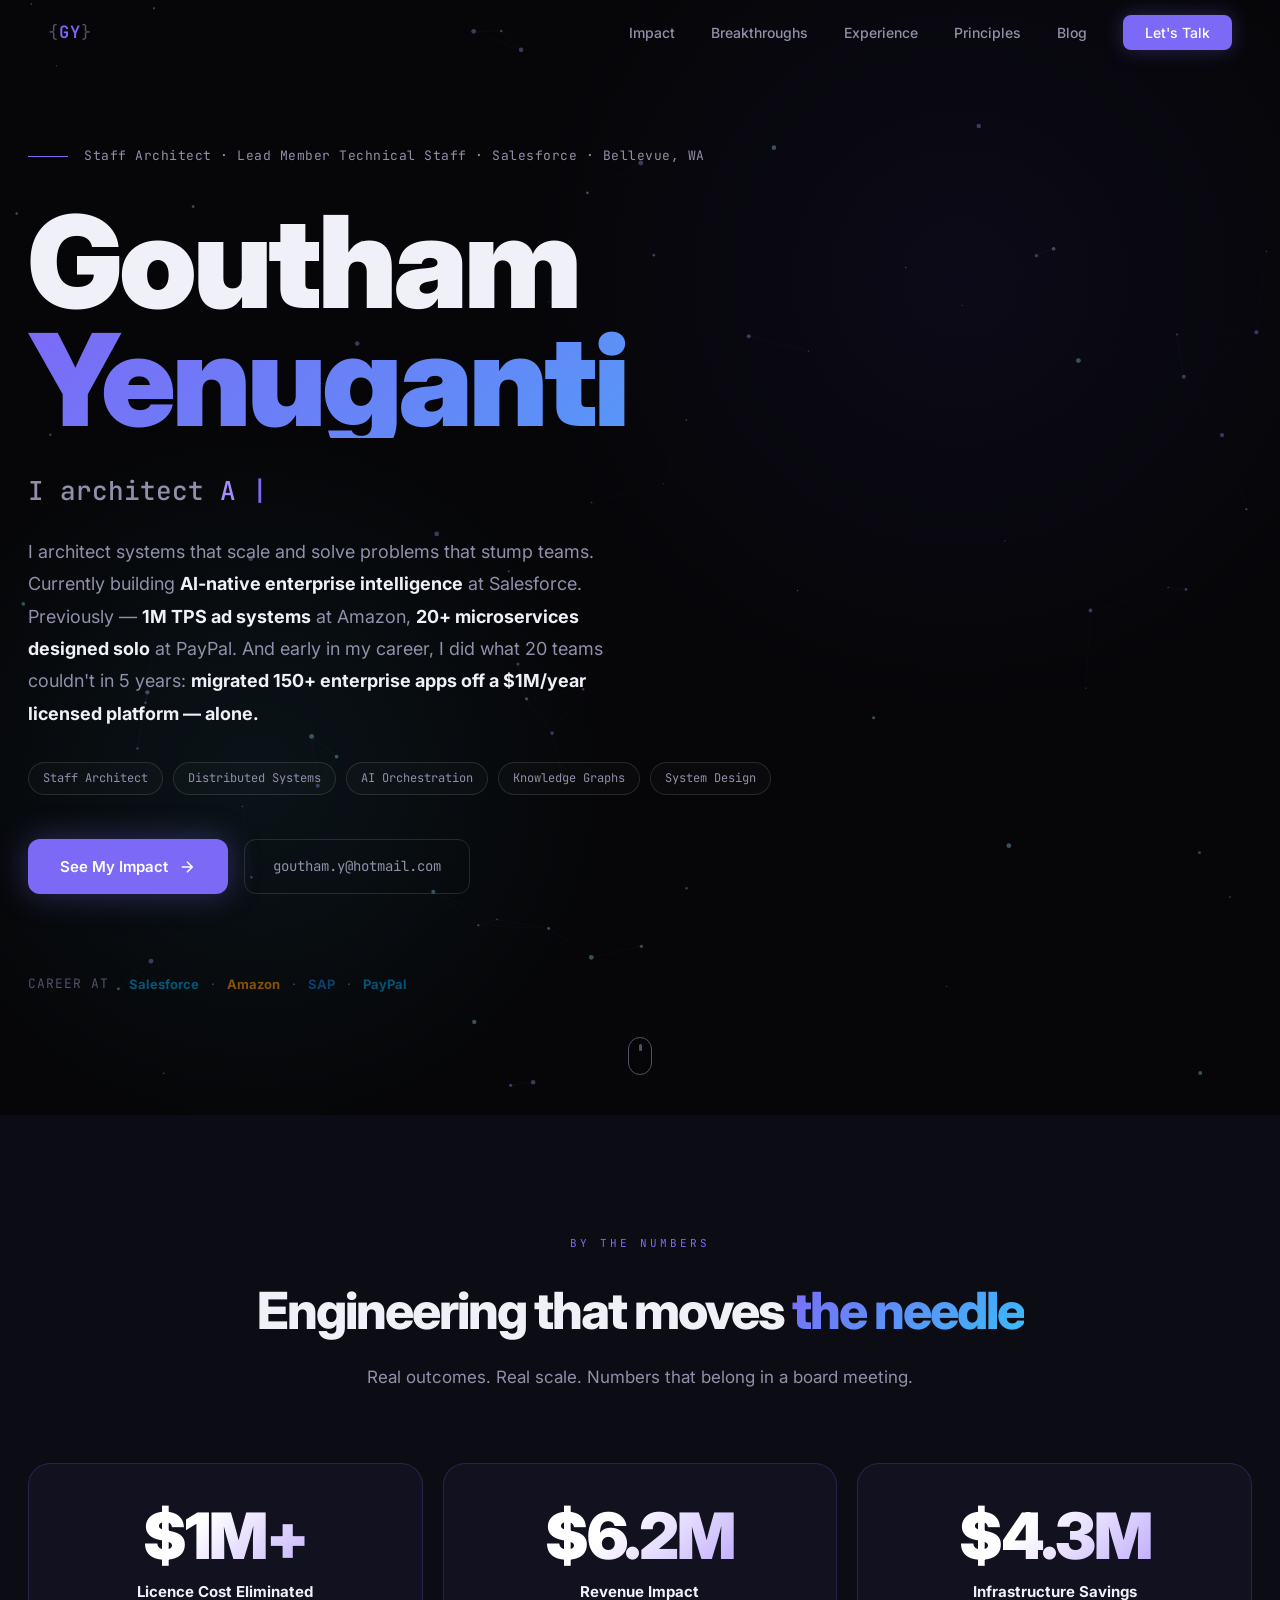
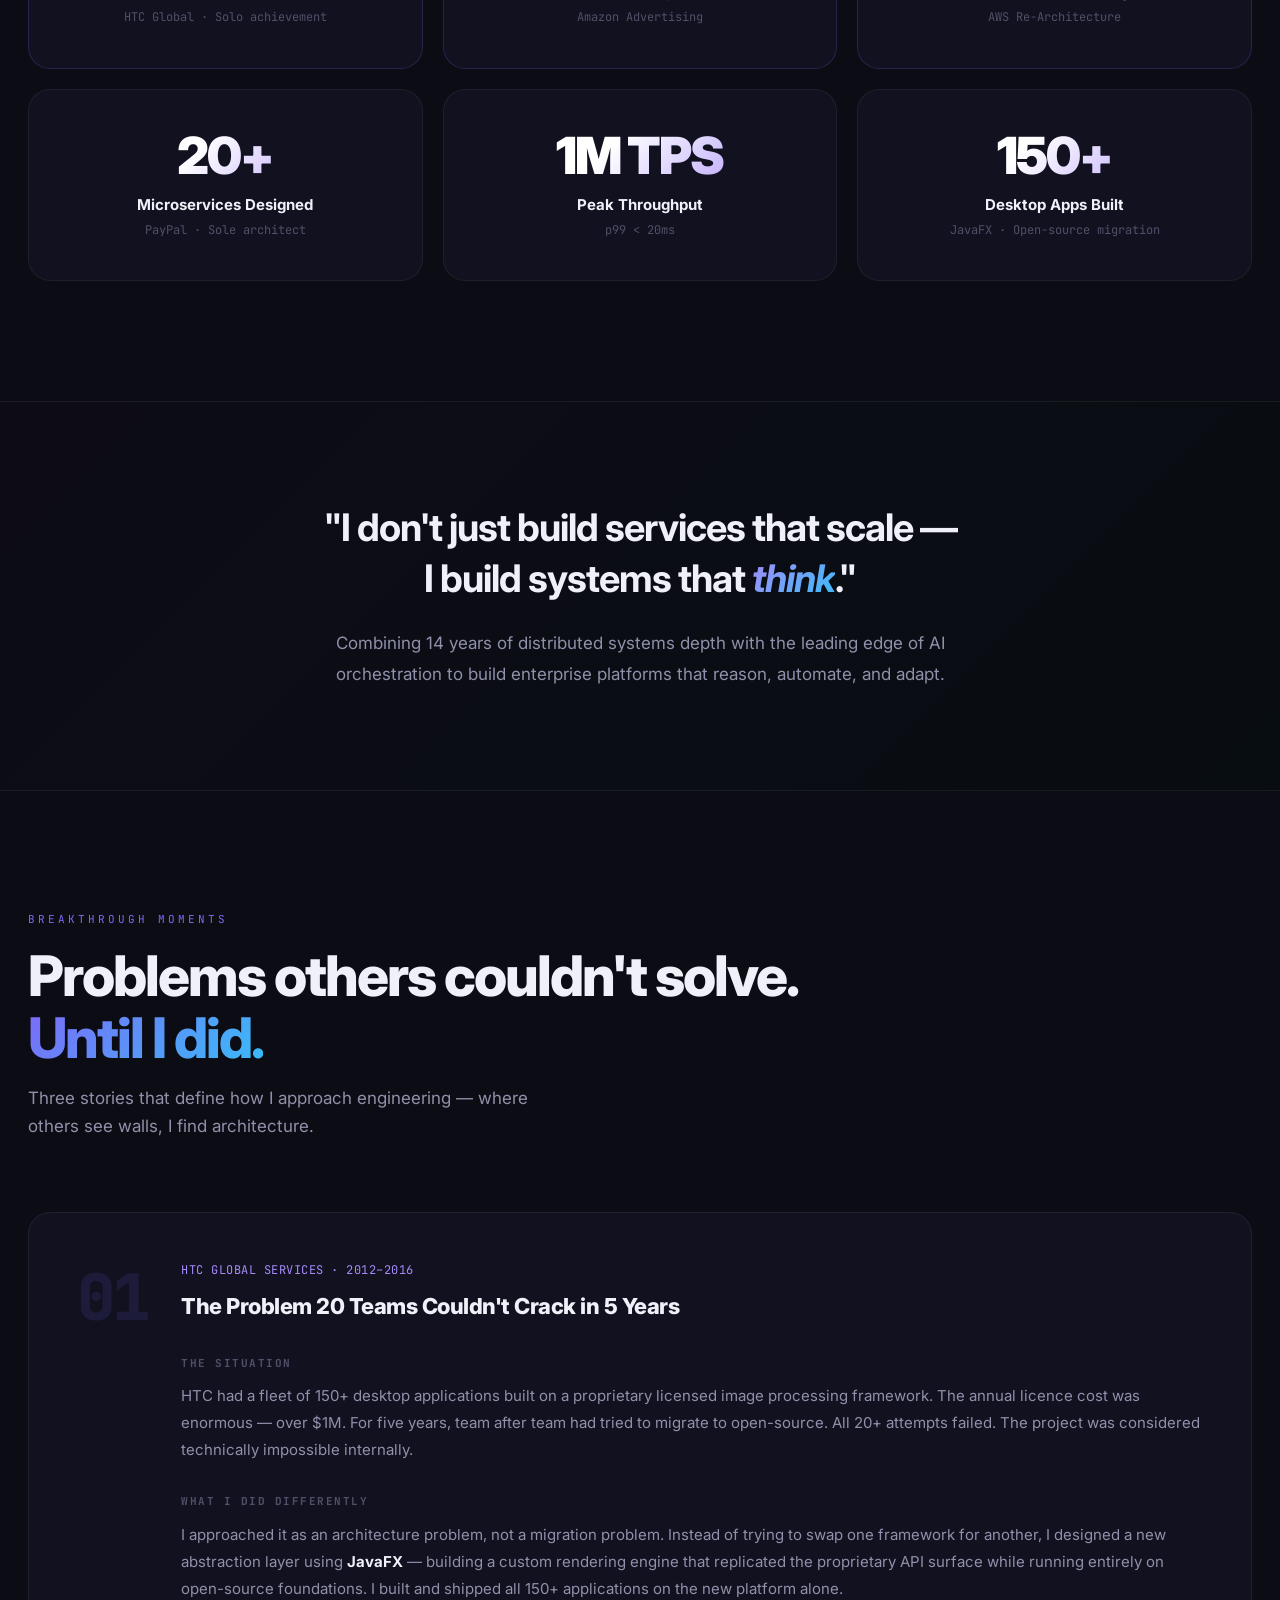
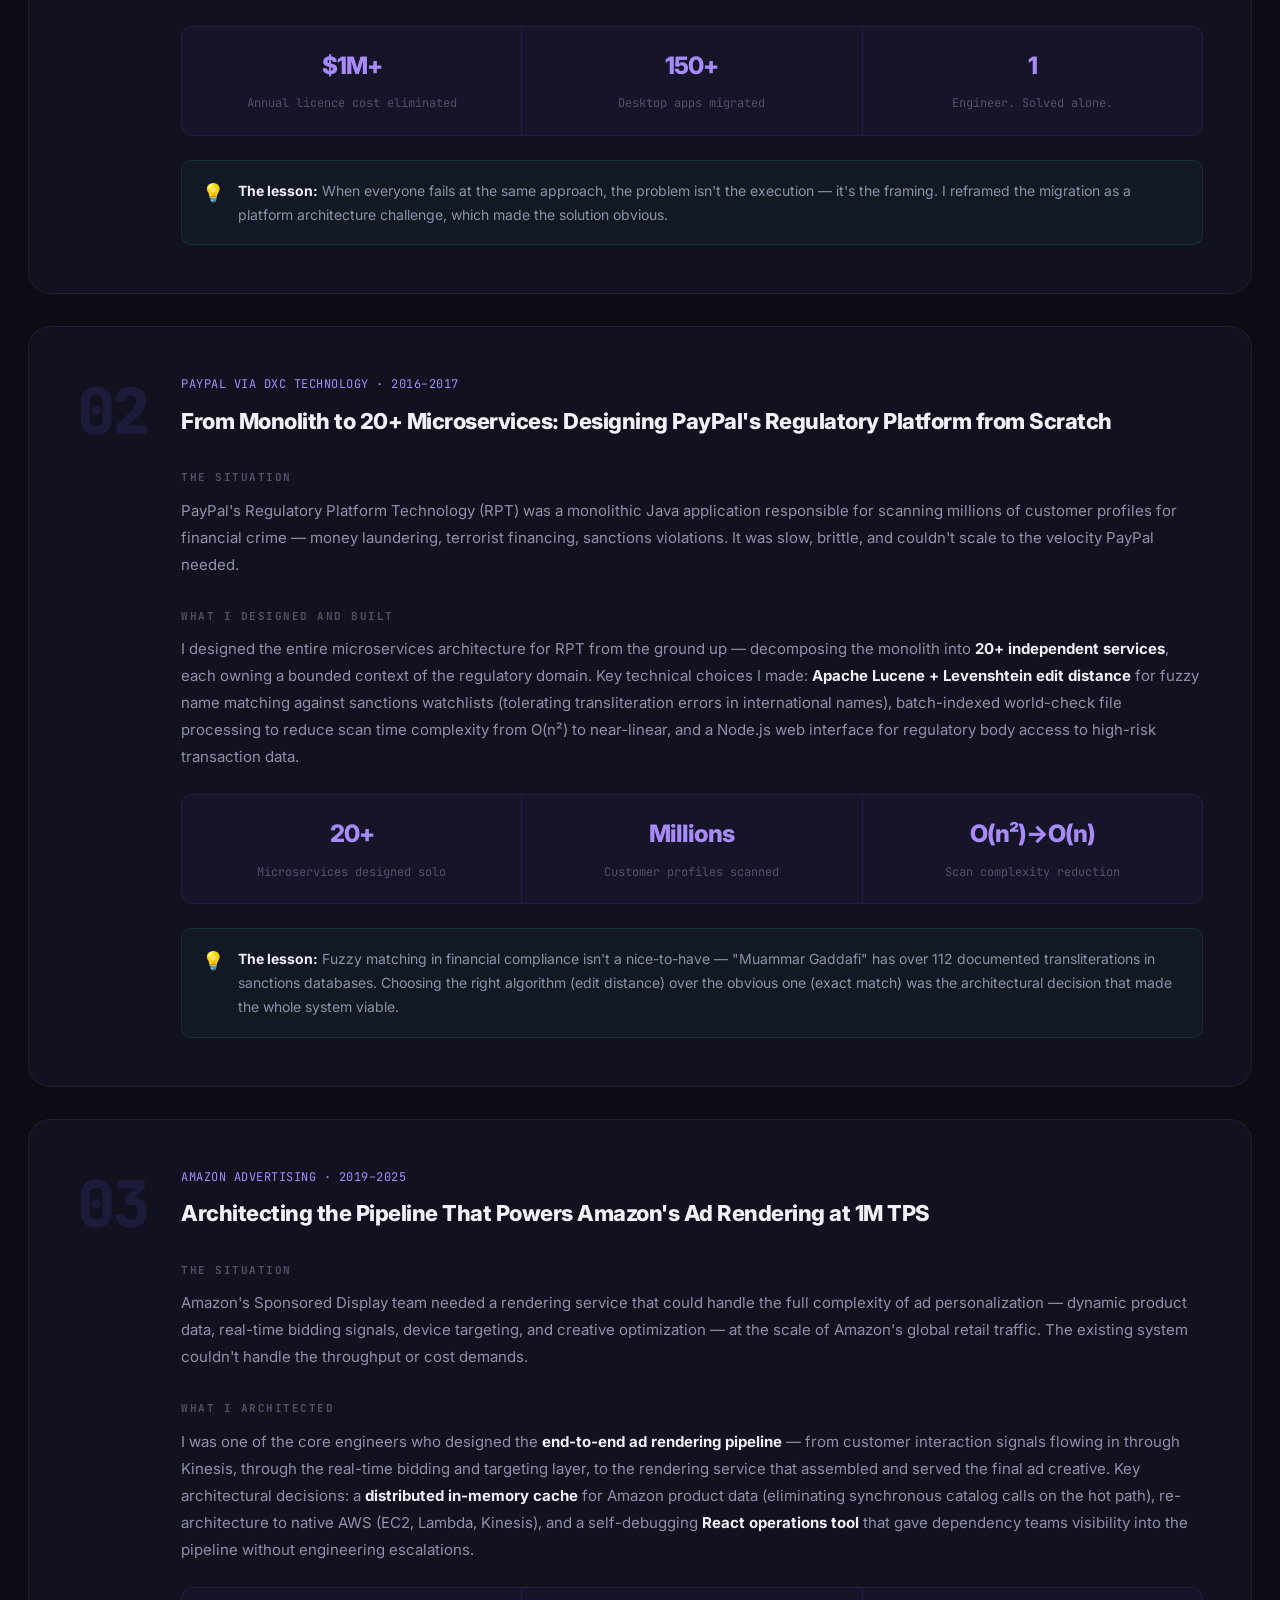
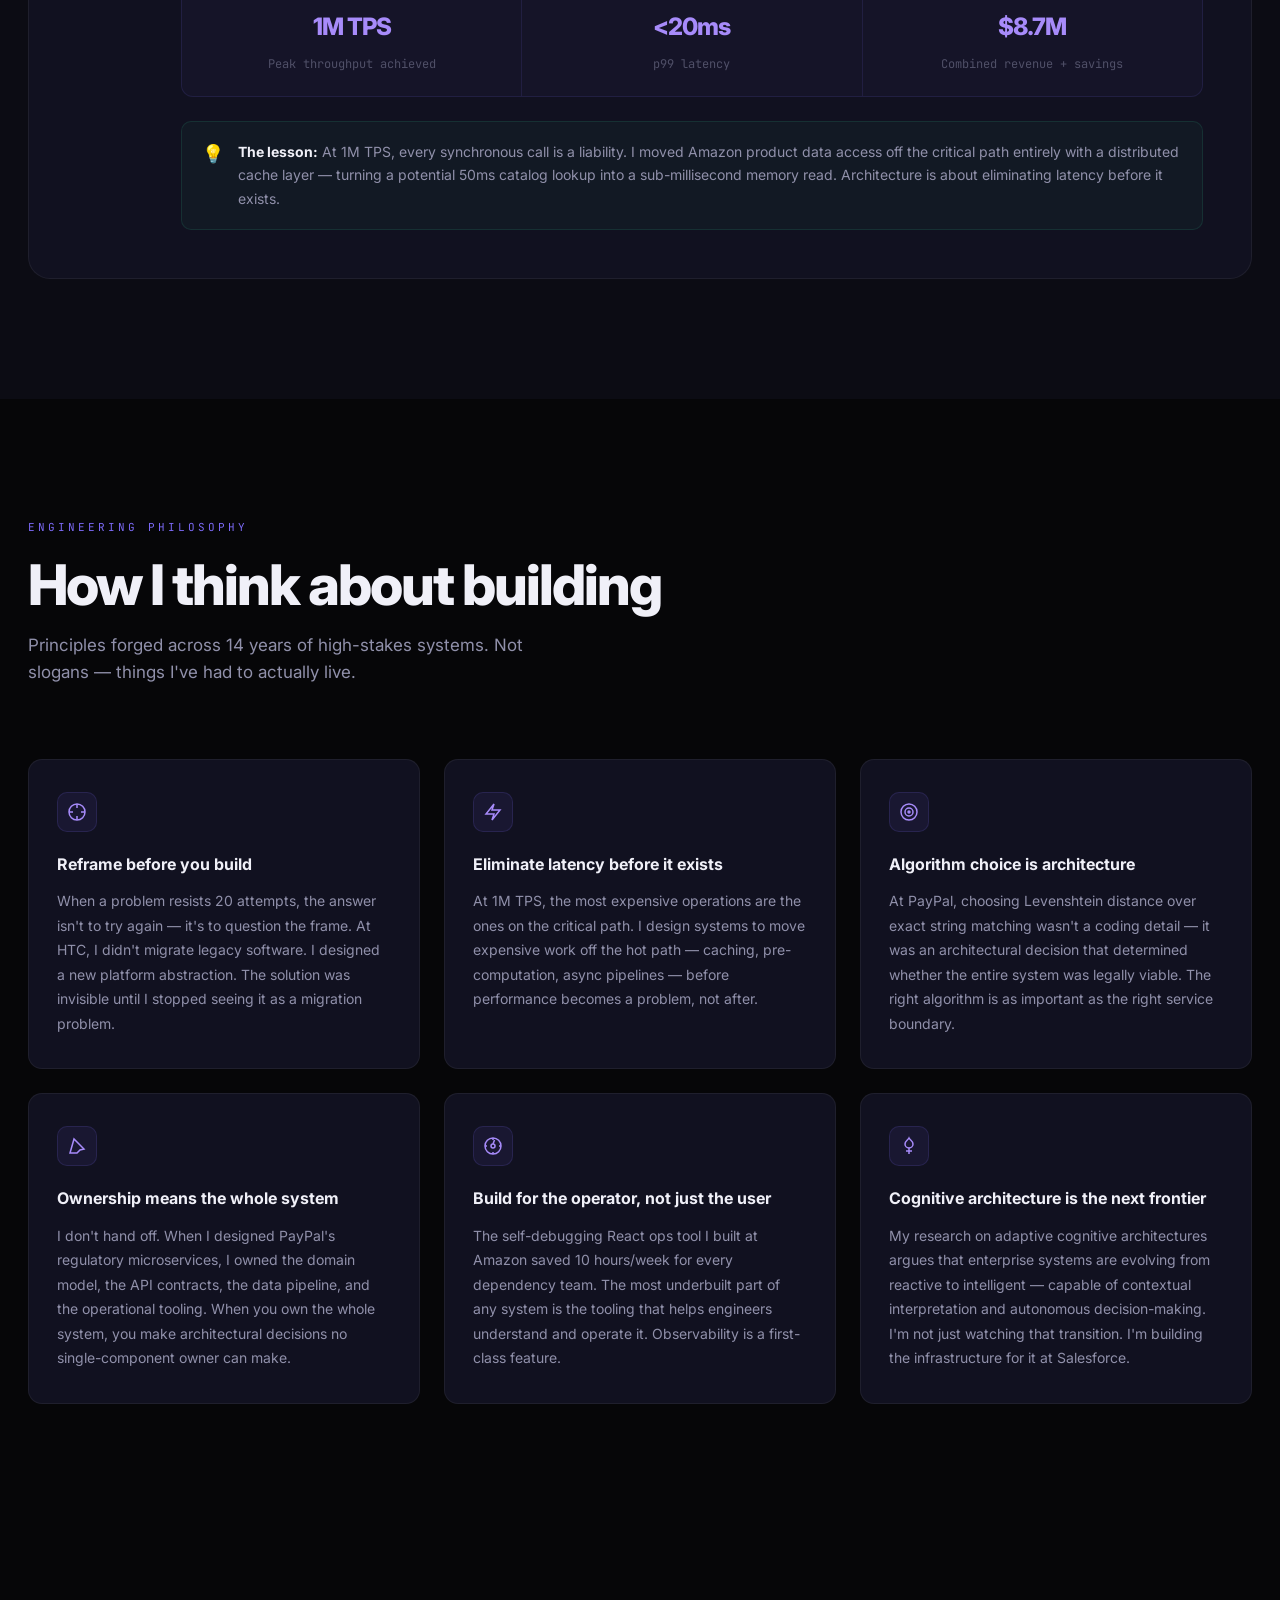
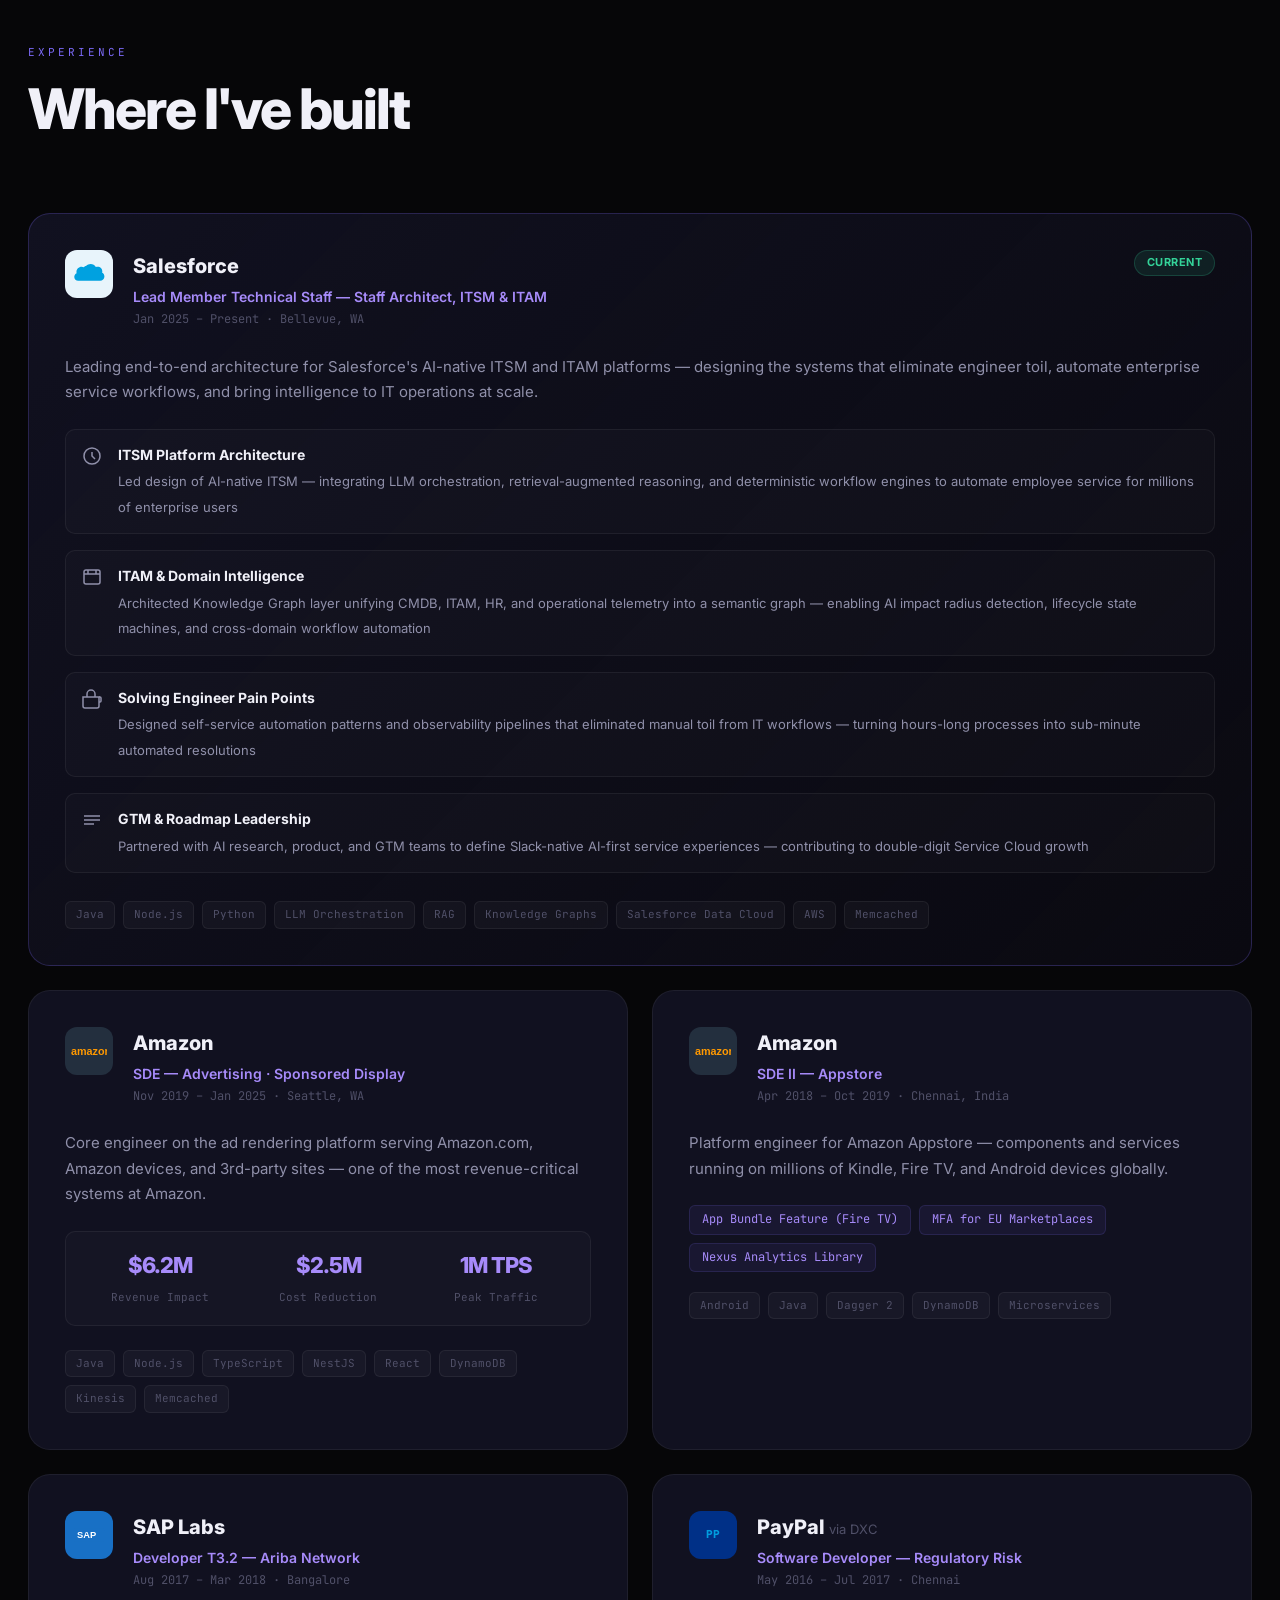
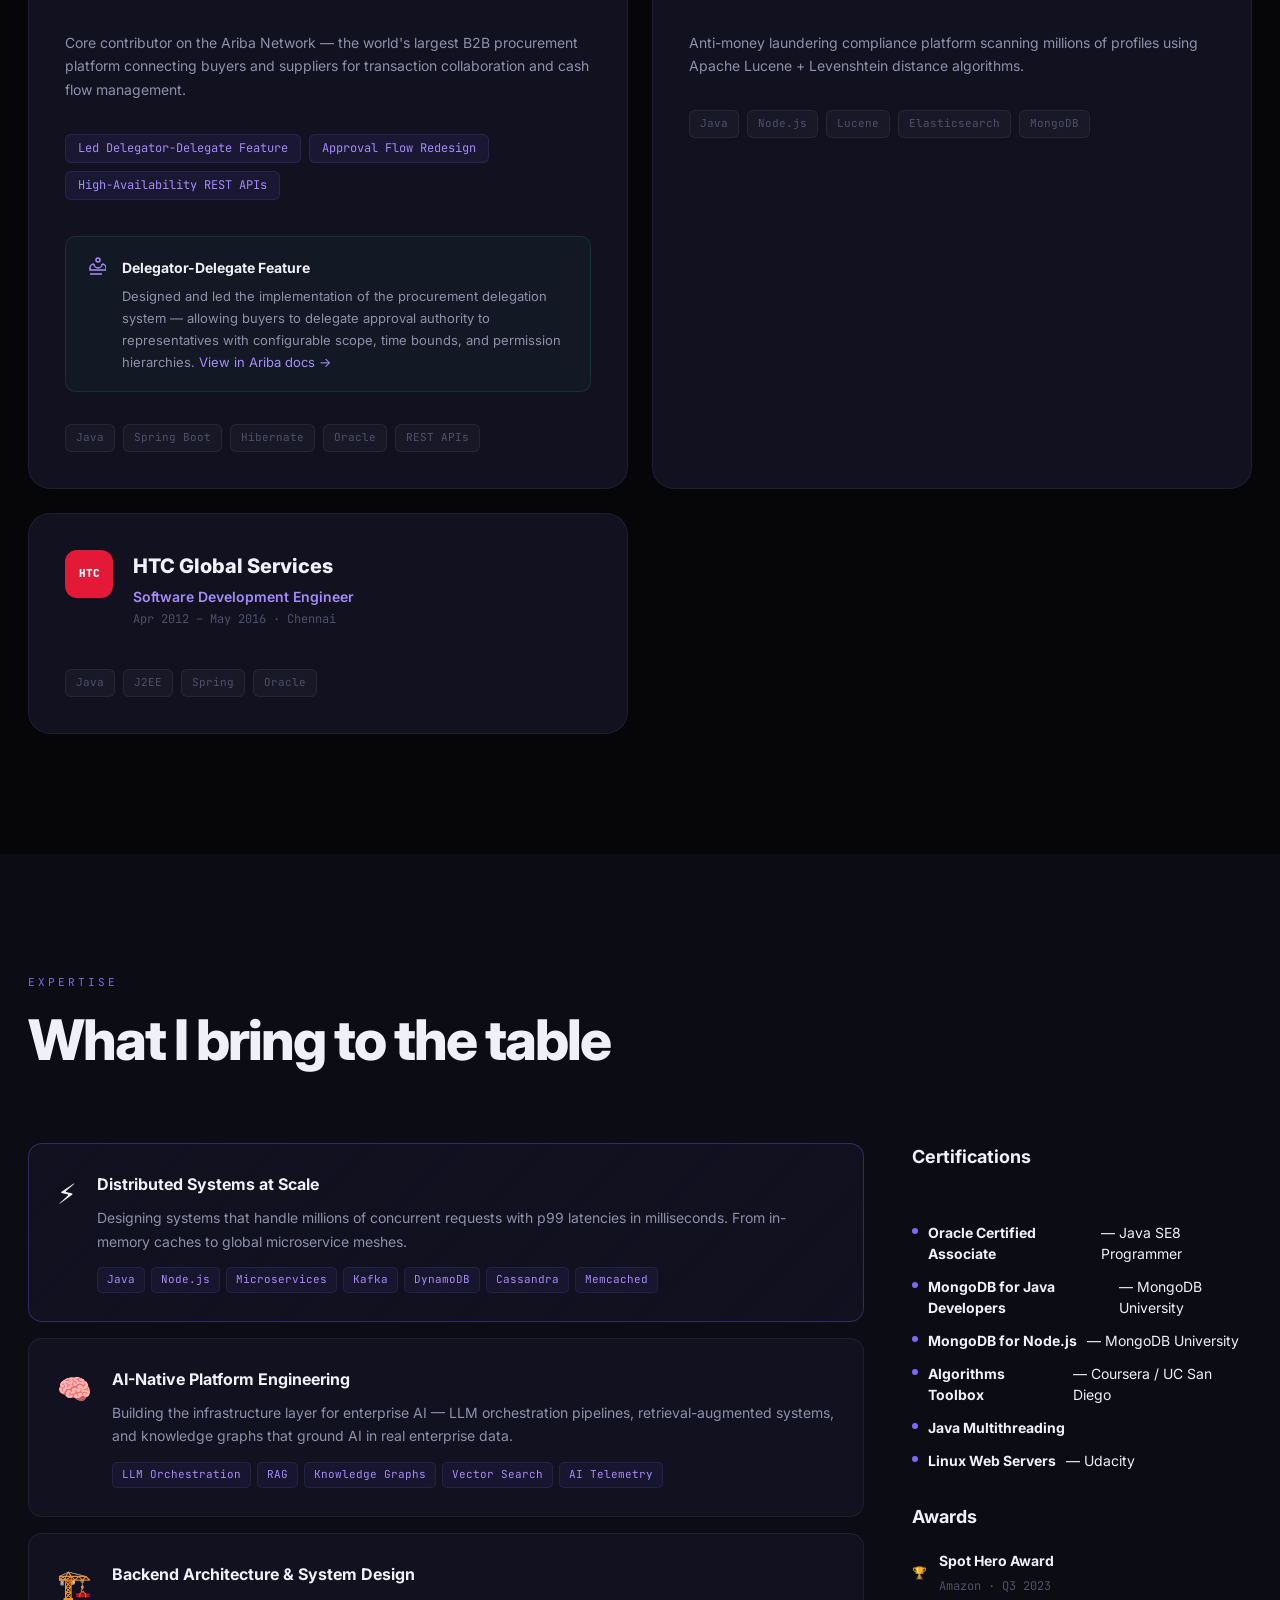
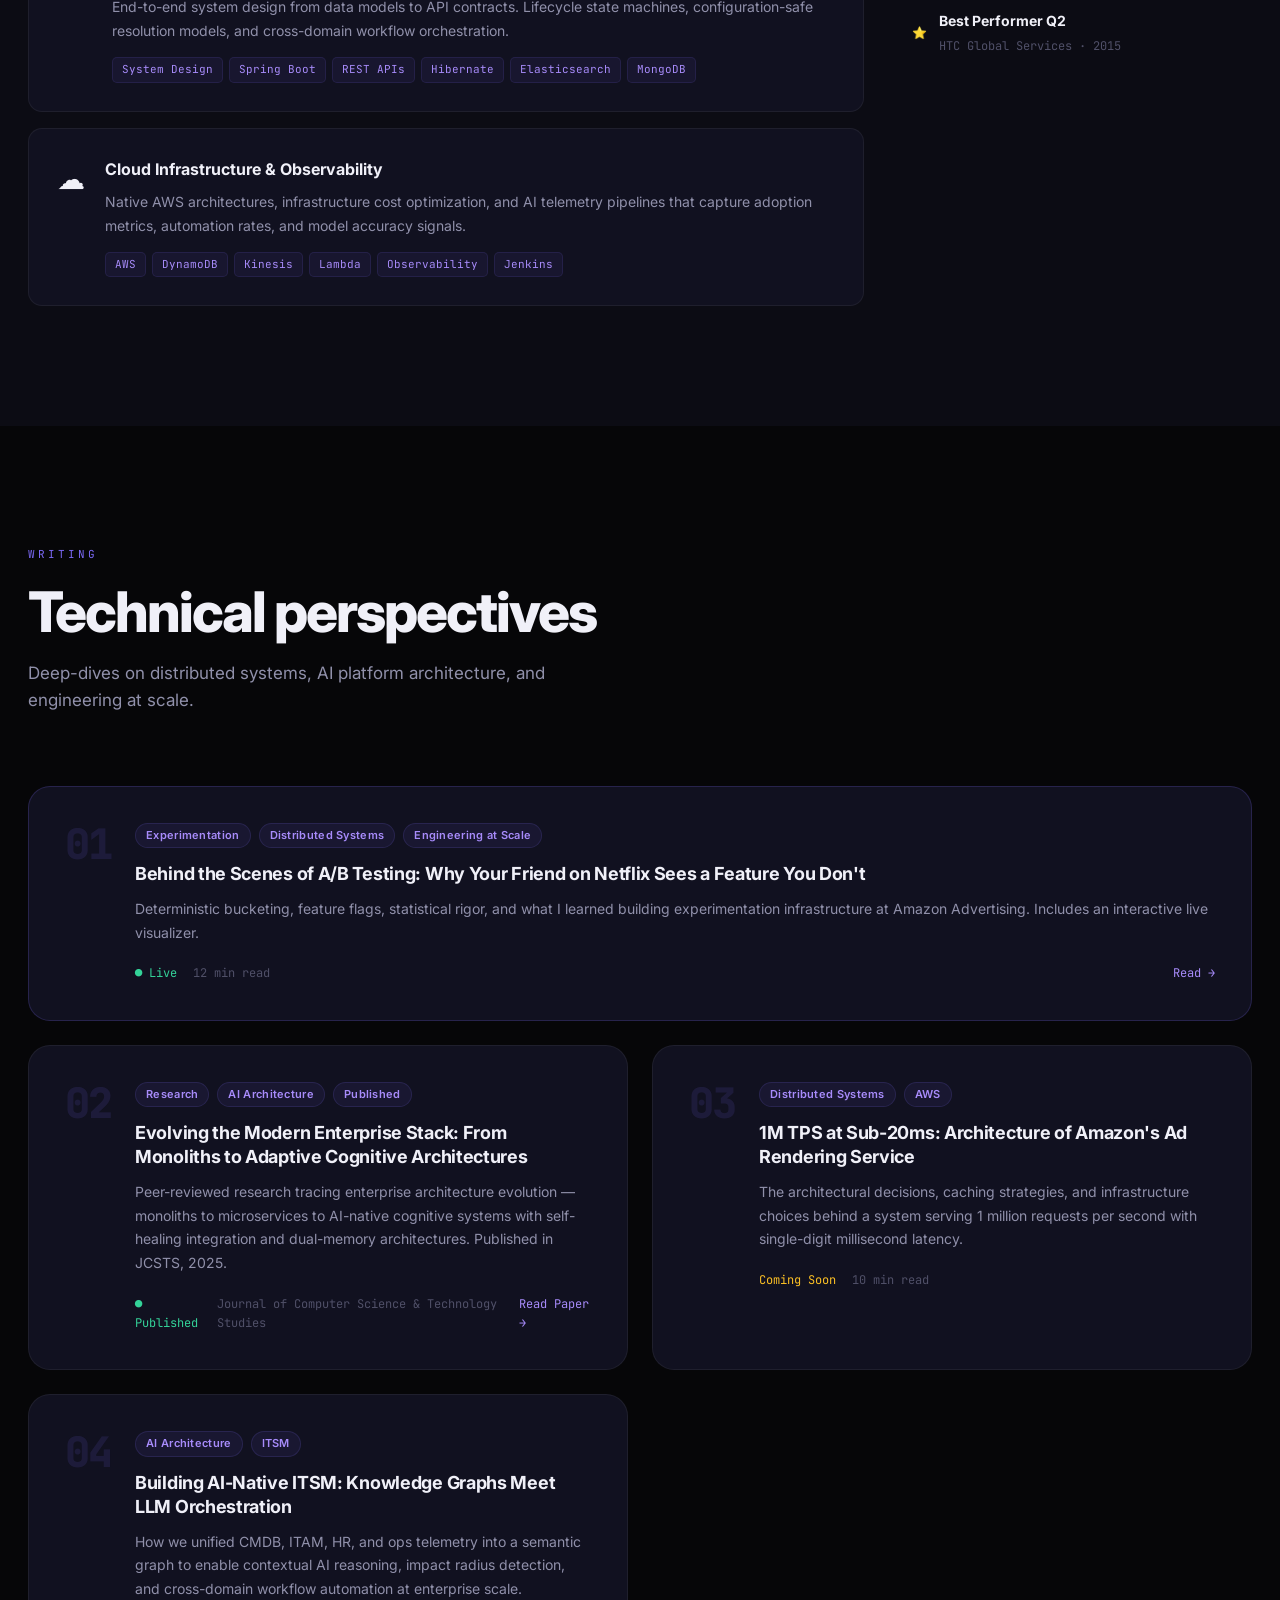
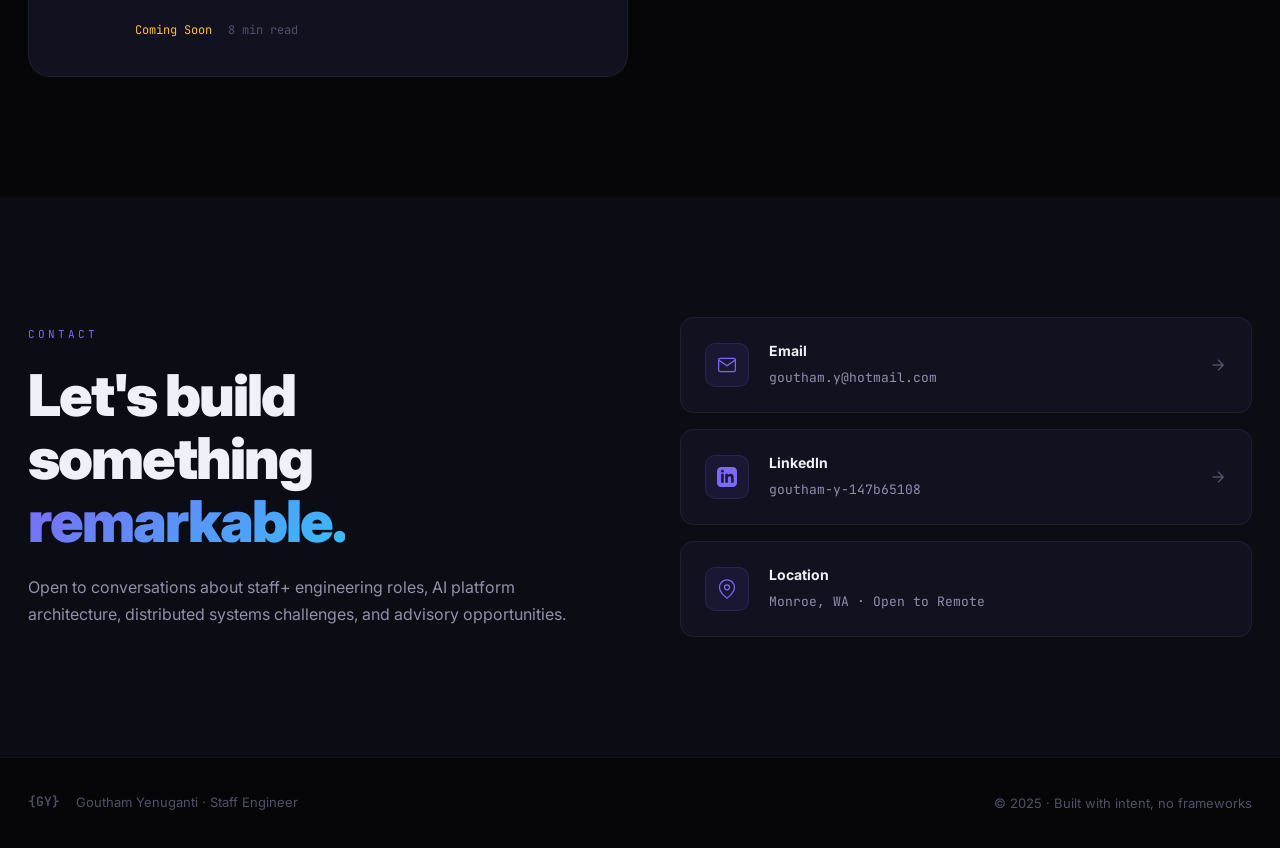
==== index.html @ f7771183 "Replace sensitive name in PayPal breakthrough with better compliance example" ====
<!DOCTYPE html>
<html lang="en">
<head>
  <meta charset="UTF-8" />
  <meta name="viewport" content="width=device-width, initial-scale=1.0" />
  <title>Goutham Yenuganti — Staff Architect · AI Systems · Distributed Scale</title>
  <meta name="description" content="Staff Architect & Lead Member Technical Staff at Salesforce. 14+ years solving the unsolvable — $1M licence cost elimination at HTC, 20+ microservices at PayPal, 1M TPS ad systems at Amazon, AI-native ITSM at Salesforce." />
  <link rel="preconnect" href="https://fonts.googleapis.com" />
  <link rel="preconnect" href="https://fonts.gstatic.com" crossorigin />
  <link href="https://fonts.googleapis.com/css2?family=Inter:wght@300;400;500;600;700;800;900&family=JetBrains+Mono:wght@400;500;600&display=swap" rel="stylesheet" />
  <link rel="stylesheet" href="css/style.css" />
</head>
<body>

  <!-- SCROLL PROGRESS -->
  <div class="scroll-progress" id="scrollProgress"></div>

  <!-- CURSOR -->
  <div class="cursor" id="cursor"></div>
  <div class="cursor-follower" id="cursorFollower"></div>

  <!-- NAV -->
  <nav class="nav" id="nav">
    <div class="nav-inner">
      <a href="#hero" class="nav-logo">
        <span class="logo-bracket">{</span>GY<span class="logo-bracket">}</span>
      </a>
      <ul class="nav-links" id="navLinks">
        <li><a href="#impact">Impact</a></li>
        <li><a href="#breakthroughs">Breakthroughs</a></li>
        <li><a href="#experience">Experience</a></li>
        <li><a href="#principles">Principles</a></li>
        <li><a href="#blog">Blog</a></li>
        <li><a href="#contact" class="nav-cta">Let's Talk</a></li>
      </ul>
      <button class="nav-hamburger" id="hamburger" aria-label="Toggle menu">
        <span></span><span></span><span></span>
      </button>
    </div>
  </nav>

  <!-- HERO -->
  <section class="hero" id="hero">
    <canvas class="hero-canvas" id="heroCanvas"></canvas>
    <div class="hero-content">
      <div class="hero-eyebrow">
        <span class="eyebrow-line"></span>
        <span class="eyebrow-text">Staff Architect · Lead Member Technical Staff · Salesforce · Bellevue, WA</span>
      </div>
      <h1 class="hero-headline">
        <span class="headline-top">Goutham</span>
        <span class="headline-bottom">Yenuganti</span>
      </h1>
      <div class="hero-typewriter">
        <span class="typewriter-prefix">I architect </span>
        <span class="typewriter-text" id="typewriterText"></span>
        <span class="typewriter-cursor">|</span>
      </div>
      <p class="hero-description">
        I architect systems that scale and solve problems that stump teams.
        Currently building <strong>AI-native enterprise intelligence</strong> at Salesforce.
        Previously — <strong>1M TPS ad systems</strong> at Amazon,
        <strong>20+ microservices designed solo</strong> at PayPal.
        And early in my career, I did what 20 teams couldn't in 5 years:
        <strong>migrated 150+ enterprise apps off a $1M/year licensed platform — alone.</strong>
      </p>
      <div class="hero-pills">
        <span class="pill">Staff Architect</span>
        <span class="pill">Distributed Systems</span>
        <span class="pill">AI Orchestration</span>
        <span class="pill">Knowledge Graphs</span>
        <span class="pill">System Design</span>
      </div>
      <div class="hero-ctas">
        <a href="#impact" class="cta-primary">
          <span>See My Impact</span>
          <svg viewBox="0 0 24 24" fill="none" stroke="currentColor" stroke-width="2"><path d="M5 12h14M12 5l7 7-7 7"/></svg>
        </a>
        <a href="mailto:goutham.y@hotmail.com" class="cta-secondary">goutham.y@hotmail.com</a>
      </div>
    </div>
    <div class="hero-companies">
      <span class="companies-label">Career at</span>
      <div class="companies-list">
        <span class="co co-sf">Salesforce</span>
        <span class="co-sep">·</span>
        <span class="co co-amz">Amazon</span>
        <span class="co-sep">·</span>
        <span class="co co-sap">SAP</span>
        <span class="co-sep">·</span>
        <span class="co co-pp">PayPal</span>
      </div>
    </div>
    <a href="#impact" class="hero-scroll-cue" aria-label="Scroll down">
      <div class="scroll-mouse">
        <div class="scroll-wheel"></div>
      </div>
    </a>
  </section>

  <!-- IMPACT -->
  <section class="section impact" id="impact">
    <div class="container">
      <div class="impact-header">
        <span class="section-tag">By The Numbers</span>
        <h2>Engineering that moves <span class="gradient-text">the needle</span></h2>
        <p>Real outcomes. Real scale. Numbers that belong in a board meeting.</p>
      </div>
      <div class="impact-grid">
        <div class="impact-card big" data-count="1" data-suffix="M+" data-prefix="$">
          <div class="impact-num"><span class="count-prefix">$</span><span class="count-val">0</span><span class="count-suffix">M+</span></div>
          <div class="impact-label">Licence Cost Eliminated</div>
          <div class="impact-sub">HTC Global · Solo achievement</div>
        </div>
        <div class="impact-card big" data-count="6.2" data-suffix="M" data-prefix="$">
          <div class="impact-num"><span class="count-prefix">$</span><span class="count-val">0</span><span class="count-suffix">M</span></div>
          <div class="impact-label">Revenue Impact</div>
          <div class="impact-sub">Amazon Advertising</div>
        </div>
        <div class="impact-card big" data-count="4.3" data-suffix="M" data-prefix="$">
          <div class="impact-num"><span class="count-prefix">$</span><span class="count-val">0</span><span class="count-suffix">M</span></div>
          <div class="impact-label">Infrastructure Savings</div>
          <div class="impact-sub">AWS Re-Architecture</div>
        </div>
        <div class="impact-card" data-count="20" data-suffix="+" data-prefix="">
          <div class="impact-num"><span class="count-prefix"></span><span class="count-val">0</span><span class="count-suffix">+</span></div>
          <div class="impact-label">Microservices Designed</div>
          <div class="impact-sub">PayPal · Sole architect</div>
        </div>
        <div class="impact-card" data-count="1" data-suffix="M TPS" data-prefix="">
          <div class="impact-num"><span class="count-prefix"></span><span class="count-val">0</span><span class="count-suffix">M TPS</span></div>
          <div class="impact-label">Peak Throughput</div>
          <div class="impact-sub">p99 &lt; 20ms</div>
        </div>
        <div class="impact-card" data-count="150" data-suffix="+" data-prefix="">
          <div class="impact-num"><span class="count-prefix"></span><span class="count-val">0</span><span class="count-suffix">+</span></div>
          <div class="impact-label">Desktop Apps Built</div>
          <div class="impact-sub">JavaFX · Open-source migration</div>
        </div>
      </div>
    </div>
  </section>

  <!-- PHILOSOPHY -->
  <section class="philosophy">
    <div class="container">
      <div class="philosophy-inner">
        <blockquote class="philosophy-quote">
          "I don't just build services that scale —<br />
          I build systems that <em>think</em>."
        </blockquote>
        <p class="philosophy-sub">Combining 14 years of distributed systems depth with the leading edge of AI orchestration to build enterprise platforms that reason, automate, and adapt.</p>
      </div>
    </div>
  </section>

  <!-- BREAKTHROUGHS -->
  <section class="section breakthroughs" id="breakthroughs">
    <div class="container">
      <div class="section-header">
        <span class="section-tag">Breakthrough Moments</span>
        <h2>Problems others couldn't solve.<br /><span class="gradient-text">Until I did.</span></h2>
        <p class="section-desc">Three stories that define how I approach engineering — where others see walls, I find architecture.</p>
      </div>
      <div class="bt-grid">

        <div class="bt-card" data-reveal>
          <div class="bt-number">01</div>
          <div class="bt-body">
            <div class="bt-company">HTC Global Services · 2012–2016</div>
            <h3 class="bt-title">The Problem 20 Teams Couldn't Crack in 5 Years</h3>
            <div class="bt-context">
              <span class="bt-context-label">The situation</span>
              <p>HTC had a fleet of 150+ desktop applications built on a proprietary licensed image processing framework. The annual licence cost was enormous — over $1M. For five years, team after team had tried to migrate to open-source. All 20+ attempts failed. The project was considered technically impossible internally.</p>
            </div>
            <div class="bt-action">
              <span class="bt-context-label">What I did differently</span>
              <p>I approached it as an architecture problem, not a migration problem. Instead of trying to swap one framework for another, I designed a new abstraction layer using <strong>JavaFX</strong> — building a custom rendering engine that replicated the proprietary API surface while running entirely on open-source foundations. I built and shipped all 150+ applications on the new platform alone.</p>
            </div>
            <div class="bt-outcome">
              <div class="bt-stat"><span>$1M+</span><small>Annual licence cost eliminated</small></div>
              <div class="bt-stat"><span>150+</span><small>Desktop apps migrated</small></div>
              <div class="bt-stat"><span>1</span><small>Engineer. Solved alone.</small></div>
            </div>
            <div class="bt-insight">
              <span class="bt-insight-icon">💡</span>
              <p><strong>The lesson:</strong> When everyone fails at the same approach, the problem isn't the execution — it's the framing. I reframed the migration as a platform architecture challenge, which made the solution obvious.</p>
            </div>
          </div>
        </div>

        <div class="bt-card" data-reveal>
          <div class="bt-number">02</div>
          <div class="bt-body">
            <div class="bt-company">PayPal via DXC Technology · 2016–2017</div>
            <h3 class="bt-title">From Monolith to 20+ Microservices: Designing PayPal's Regulatory Platform from Scratch</h3>
            <div class="bt-context">
              <span class="bt-context-label">The situation</span>
              <p>PayPal's Regulatory Platform Technology (RPT) was a monolithic Java application responsible for scanning millions of customer profiles for financial crime — money laundering, terrorist financing, sanctions violations. It was slow, brittle, and couldn't scale to the velocity PayPal needed.</p>
            </div>
            <div class="bt-action">
              <span class="bt-context-label">What I designed and built</span>
              <p>I designed the entire microservices architecture for RPT from the ground up — decomposing the monolith into <strong>20+ independent services</strong>, each owning a bounded context of the regulatory domain. Key technical choices I made: <strong>Apache Lucene + Levenshtein edit distance</strong> for fuzzy name matching against sanctions watchlists (tolerating transliteration errors in international names), batch-indexed world-check file processing to reduce scan time complexity from O(n²) to near-linear, and a Node.js web interface for regulatory body access to high-risk transaction data.</p>
            </div>
            <div class="bt-outcome">
              <div class="bt-stat"><span>20+</span><small>Microservices designed solo</small></div>
              <div class="bt-stat"><span>Millions</span><small>Customer profiles scanned</small></div>
              <div class="bt-stat"><span>O(n²)→O(n)</span><small>Scan complexity reduction</small></div>
            </div>
            <div class="bt-insight">
              <span class="bt-insight-icon">💡</span>
              <p><strong>The lesson:</strong> Fuzzy matching in financial compliance isn't a nice-to-have — "Muammar Gaddafi" has over 112 documented transliterations in sanctions databases. Choosing the right algorithm (edit distance) over the obvious one (exact match) was the architectural decision that made the whole system viable.</p>
            </div>
          </div>
        </div>

        <div class="bt-card" data-reveal>
          <div class="bt-number">03</div>
          <div class="bt-body">
            <div class="bt-company">Amazon Advertising · 2019–2025</div>
            <h3 class="bt-title">Architecting the Pipeline That Powers Amazon's Ad Rendering at 1M TPS</h3>
            <div class="bt-context">
              <span class="bt-context-label">The situation</span>
              <p>Amazon's Sponsored Display team needed a rendering service that could handle the full complexity of ad personalization — dynamic product data, real-time bidding signals, device targeting, and creative optimization — at the scale of Amazon's global retail traffic. The existing system couldn't handle the throughput or cost demands.</p>
            </div>
            <div class="bt-action">
              <span class="bt-context-label">What I architected</span>
              <p>I was one of the core engineers who designed the <strong>end-to-end ad rendering pipeline</strong> — from customer interaction signals flowing in through Kinesis, through the real-time bidding and targeting layer, to the rendering service that assembled and served the final ad creative. Key architectural decisions: a <strong>distributed in-memory cache</strong> for Amazon product data (eliminating synchronous catalog calls on the hot path), re-architecture to native AWS (EC2, Lambda, Kinesis), and a self-debugging <strong>React operations tool</strong> that gave dependency teams visibility into the pipeline without engineering escalations.</p>
            </div>
            <div class="bt-outcome">
              <div class="bt-stat"><span>1M TPS</span><small>Peak throughput achieved</small></div>
              <div class="bt-stat"><span>&lt;20ms</span><small>p99 latency</small></div>
              <div class="bt-stat"><span>$8.7M</span><small>Combined revenue + savings</small></div>
            </div>
            <div class="bt-insight">
              <span class="bt-insight-icon">💡</span>
              <p><strong>The lesson:</strong> At 1M TPS, every synchronous call is a liability. I moved Amazon product data access off the critical path entirely with a distributed cache layer — turning a potential 50ms catalog lookup into a sub-millisecond memory read. Architecture is about eliminating latency before it exists.</p>
            </div>
          </div>
        </div>

      </div>
    </div>
  </section>

  <!-- LEADERSHIP PRINCIPLES -->
  <section class="section principles" id="principles">
    <div class="container">
      <div class="section-header">
        <span class="section-tag">Engineering Philosophy</span>
        <h2>How I think about building</h2>
        <p class="section-desc">Principles forged across 14 years of high-stakes systems. Not slogans — things I've had to actually live.</p>
      </div>
      <div class="principles-grid">

        <div class="principle-card" data-reveal>
          <div class="principle-icon"><svg viewBox="0 0 20 20" fill="none" stroke="currentColor" stroke-width="1.5" width="20" height="20" color="#a78bfa"><circle cx="10" cy="10" r="8"/><path d="M10 2v4M10 14v4M2 10h4M14 10h4"/></svg></div>
          <h4>Reframe before you build</h4>
          <p>When a problem resists 20 attempts, the answer isn't to try again — it's to question the frame. At HTC, I didn't migrate legacy software. I designed a new platform abstraction. The solution was invisible until I stopped seeing it as a migration problem.</p>
        </div>

        <div class="principle-card" data-reveal>
          <div class="principle-icon"><svg viewBox="0 0 20 20" fill="none" stroke="currentColor" stroke-width="1.5" width="20" height="20" color="#a78bfa"><path d="M11 2L3 12h8l-2 6 8-10h-8l2-6z"/></svg></div>
          <h4>Eliminate latency before it exists</h4>
          <p>At 1M TPS, the most expensive operations are the ones on the critical path. I design systems to move expensive work off the hot path — caching, pre-computation, async pipelines — before performance becomes a problem, not after.</p>
        </div>

        <div class="principle-card" data-reveal>
          <div class="principle-icon"><svg viewBox="0 0 20 20" fill="none" stroke="currentColor" stroke-width="1.5" width="20" height="20" color="#a78bfa"><circle cx="10" cy="10" r="8"/><circle cx="10" cy="10" r="4"/><circle cx="10" cy="10" r="1" fill="currentColor"/></svg></div>
          <h4>Algorithm choice is architecture</h4>
          <p>At PayPal, choosing Levenshtein distance over exact string matching wasn't a coding detail — it was an architectural decision that determined whether the entire system was legally viable. The right algorithm is as important as the right service boundary.</p>
        </div>

        <div class="principle-card" data-reveal>
          <div class="principle-icon"><svg viewBox="0 0 20 20" fill="none" stroke="currentColor" stroke-width="1.5" width="20" height="20" color="#a78bfa"><path d="M3 17L7 3l10 10-4 1-3 3z"/></svg></div>
          <h4>Ownership means the whole system</h4>
          <p>I don't hand off. When I designed PayPal's regulatory microservices, I owned the domain model, the API contracts, the data pipeline, and the operational tooling. When you own the whole system, you make architectural decisions no single-component owner can make.</p>
        </div>

        <div class="principle-card" data-reveal>
          <div class="principle-icon"><svg viewBox="0 0 20 20" fill="none" stroke="currentColor" stroke-width="1.5" width="20" height="20" color="#a78bfa"><circle cx="10" cy="10" r="8"/><path d="M10 2v2M10 16v2M2 10h2M16 10h2"/><circle cx="10" cy="10" r="2"/><path d="M10 8l1.5-4"/></svg></div>
          <h4>Build for the operator, not just the user</h4>
          <p>The self-debugging React ops tool I built at Amazon saved 10 hours/week for every dependency team. The most underbuilt part of any system is the tooling that helps engineers understand and operate it. Observability is a first-class feature.</p>
        </div>

        <div class="principle-card" data-reveal>
          <div class="principle-icon"><svg viewBox="0 0 20 20" fill="none" stroke="currentColor" stroke-width="1.5" width="20" height="20" color="#a78bfa"><path d="M10 2c-1 2-4 3-4 6 0 2.2 1.8 4 4 4s4-1.8 4-4c0-3-3-4-4-6z"/><path d="M10 12v6M7 15h6"/></svg></div>
          <h4>Cognitive architecture is the next frontier</h4>
          <p>My research on adaptive cognitive architectures argues that enterprise systems are evolving from reactive to intelligent — capable of contextual interpretation and autonomous decision-making. I'm not just watching that transition. I'm building the infrastructure for it at Salesforce.</p>
        </div>

      </div>
    </div>
  </section>

  <!-- EXPERIENCE -->
  <section class="section experience" id="experience">
    <div class="container">
      <div class="section-header">
        <span class="section-tag">Experience</span>
        <h2>Where I've built</h2>
      </div>
      <div class="exp-grid">

        <div class="exp-card exp-featured" data-reveal>
          <div class="exp-card-top">
            <div class="exp-badge current-badge">Current</div>
            <div class="exp-logo sf-logo">
              <svg viewBox="0 0 50 34" fill="none"><path d="M20.8 4.2c1.7-1.8 4.1-2.9 6.7-2.9 3.5 0 6.6 1.9 8.2 4.8.9-.4 1.9-.6 3-.6 3.9 0 7.1 3.2 7.1 7.1 0 .8-.1 1.5-.4 2.2 2.2 1.1 3.7 3.4 3.7 6 0 3.7-3 6.8-6.8 6.8H8.1C4.7 27.6 2 24.9 2 21.5c0-2.5 1.5-4.7 3.7-5.7-.2-.7-.3-1.4-.3-2.1 0-4.4 3.6-8 8-8 1.3 0 2.5.3 3.6.9.9-1 2.2-2.4 3.8-2.4z" fill="#00A1E0"/></svg>
            </div>
            <div class="exp-title-block">
              <h3>Salesforce</h3>
              <span class="exp-role">Lead Member Technical Staff — Staff Architect, ITSM &amp; ITAM</span>
              <span class="exp-period">Jan 2025 – Present · Bellevue, WA</span>
            </div>
          </div>
          <p class="exp-summary">Leading end-to-end architecture for Salesforce's AI-native ITSM and ITAM platforms — designing the systems that eliminate engineer toil, automate enterprise service workflows, and bring intelligence to IT operations at scale.</p>
          <div class="exp-highlights">
            <div class="exp-highlight">
              <span class="exp-highlight-icon">
                <svg viewBox="0 0 20 20" fill="none" stroke="currentColor" stroke-width="1.5" width="20" height="20"><circle cx="10" cy="10" r="8"/><path d="M10 6v4l3 3"/><path d="M6 10h.01M14 10h.01"/></svg>
              </span>
              <div>
                <strong>ITSM Platform Architecture</strong>
                <span>Led design of AI-native ITSM — integrating LLM orchestration, retrieval-augmented reasoning, and deterministic workflow engines to automate employee service for millions of enterprise users</span>
              </div>
            </div>
            <div class="exp-highlight">
              <span class="exp-highlight-icon">
                <svg viewBox="0 0 20 20" fill="none" stroke="currentColor" stroke-width="1.5" width="20" height="20"><rect x="2" y="3" width="16" height="14" rx="2"/><path d="M2 7h16M6 3v4M14 3v4"/></svg>
              </span>
              <div>
                <strong>ITAM &amp; Domain Intelligence</strong>
                <span>Architected Knowledge Graph layer unifying CMDB, ITAM, HR, and operational telemetry into a semantic graph — enabling AI impact radius detection, lifecycle state machines, and cross-domain workflow automation</span>
              </div>
            </div>
            <div class="exp-highlight">
              <span class="exp-highlight-icon">
                <svg viewBox="0 0 20 20" fill="none" stroke="currentColor" stroke-width="1.5" width="20" height="20"><path d="M17 8h1a1 1 0 0 1 1 1v3a1 1 0 0 1-1 1h-1"/><path d="M1 8h16v9a2 2 0 0 1-2 2H3a2 2 0 0 1-2-2V8z"/><path d="M5 8V5a4 4 0 0 1 8 0v3"/></svg>
              </span>
              <div>
                <strong>Solving Engineer Pain Points</strong>
                <span>Designed self-service automation patterns and observability pipelines that eliminated manual toil from IT workflows — turning hours-long processes into sub-minute automated resolutions</span>
              </div>
            </div>
            <div class="exp-highlight">
              <span class="exp-highlight-icon">
                <svg viewBox="0 0 20 20" fill="none" stroke="currentColor" stroke-width="1.5" width="20" height="20"><path d="M2 10h16M2 6h16M2 14h10"/></svg>
              </span>
              <div>
                <strong>GTM &amp; Roadmap Leadership</strong>
                <span>Partnered with AI research, product, and GTM teams to define Slack-native AI-first service experiences — contributing to double-digit Service Cloud growth</span>
              </div>
            </div>
          </div>
          <div class="exp-stack">
            <span>Java</span><span>Node.js</span><span>Python</span><span>LLM Orchestration</span><span>RAG</span><span>Knowledge Graphs</span><span>Salesforce Data Cloud</span><span>AWS</span><span>Memcached</span>
          </div>
        </div>

        <div class="exp-card" data-reveal>
          <div class="exp-card-top">
            <div class="exp-logo amz-logo">
              <svg viewBox="0 0 60 24" fill="none"><text x="0" y="18" font-family="Arial" font-weight="bold" font-size="18" fill="#FF9900">amazon</text></svg>
            </div>
            <div class="exp-title-block">
              <h3>Amazon</h3>
              <span class="exp-role">SDE — Advertising · Sponsored Display</span>
              <span class="exp-period">Nov 2019 – Jan 2025 · Seattle, WA</span>
            </div>
          </div>
          <p class="exp-summary">Core engineer on the ad rendering platform serving Amazon.com, Amazon devices, and 3rd-party sites — one of the most revenue-critical systems at Amazon.</p>
          <div class="exp-metrics-row">
            <div class="exp-metric"><span>$6.2M</span><small>Revenue Impact</small></div>
            <div class="exp-metric"><span>$2.5M</span><small>Cost Reduction</small></div>
            <div class="exp-metric"><span>1M TPS</span><small>Peak Traffic</small></div>
          </div>
          <div class="exp-stack">
            <span>Java</span><span>Node.js</span><span>TypeScript</span><span>NestJS</span><span>React</span><span>DynamoDB</span><span>Kinesis</span><span>Memcached</span>
          </div>
        </div>

        <div class="exp-card" data-reveal>
          <div class="exp-card-top">
            <div class="exp-logo amz-logo">
              <svg viewBox="0 0 60 24" fill="none"><text x="0" y="18" font-family="Arial" font-weight="bold" font-size="18" fill="#FF9900">amazon</text></svg>
            </div>
            <div class="exp-title-block">
              <h3>Amazon</h3>
              <span class="exp-role">SDE II — Appstore</span>
              <span class="exp-period">Apr 2018 – Oct 2019 · Chennai, India</span>
            </div>
          </div>
          <p class="exp-summary">Platform engineer for Amazon Appstore — components and services running on millions of Kindle, Fire TV, and Android devices globally.</p>
          <div class="exp-highlights-inline">
            <span>App Bundle Feature (Fire TV)</span>
            <span>MFA for EU Marketplaces</span>
            <span>Nexus Analytics Library</span>
          </div>
          <div class="exp-stack">
            <span>Android</span><span>Java</span><span>Dagger 2</span><span>DynamoDB</span><span>Microservices</span>
          </div>
        </div>

        <div class="exp-card exp-small" data-reveal>
          <div class="exp-card-top">
            <div class="exp-logo sap-logo-block">
              <svg viewBox="0 0 48 20" width="48" height="20"><rect width="48" height="20" rx="3" fill="#1870c5"/><text x="6" y="15" font-family="Arial" font-weight="900" font-size="14" fill="#fff">SAP</text></svg>
            </div>
            <div class="exp-title-block">
              <h3>SAP Labs</h3>
              <span class="exp-role">Developer T3.2 — Ariba Network</span>
              <span class="exp-period">Aug 2017 – Mar 2018 · Bangalore</span>
            </div>
          </div>
          <p class="exp-summary-sm">Core contributor on the Ariba Network — the world's largest B2B procurement platform connecting buyers and suppliers for transaction collaboration and cash flow management.</p>
          <div class="exp-highlights-inline">
            <span>Led Delegator-Delegate Feature</span>
            <span>Approval Flow Redesign</span>
            <span>High-Availability REST APIs</span>
          </div>
          <div class="bt-insight" style="margin-bottom:16px">
            <span class="exp-highlight-icon">
              <svg viewBox="0 0 20 20" fill="none" stroke="currentColor" stroke-width="1.5" width="20" height="20" color="#a78bfa"><path d="M16 7a4 4 0 0 1-8 0"/><path d="M8 7a4 4 0 0 0-4 4v2h16v-2a4 4 0 0 0-4-4"/><circle cx="12" cy="3" r="2"/><path d="M4 17h12"/></svg>
            </span>
            <div>
              <strong style="color:var(--text);font-size:14px;">Delegator-Delegate Feature</strong>
              <p style="font-size:13px;margin:4px 0 0">Designed and led the implementation of the procurement delegation system — allowing buyers to delegate approval authority to representatives with configurable scope, time bounds, and permission hierarchies. <a href="https://support.ariba.com/item/view/166361" target="_blank" rel="noopener" style="color:var(--accent-2)">View in Ariba docs →</a></p>
            </div>
          </div>
          <div class="exp-stack">
            <span>Java</span><span>Spring Boot</span><span>Hibernate</span><span>Oracle</span><span>REST APIs</span>
          </div>
        </div>

        <div class="exp-card exp-small" data-reveal>
          <div class="exp-card-top">
            <div class="exp-logo pp-logo-sm">PP</div>
            <div class="exp-title-block">
              <h3>PayPal <span class="via">via DXC</span></h3>
              <span class="exp-role">Software Developer — Regulatory Risk</span>
              <span class="exp-period">May 2016 – Jul 2017 · Chennai</span>
            </div>
          </div>
          <p class="exp-summary-sm">Anti-money laundering compliance platform scanning millions of profiles using Apache Lucene + Levenshtein distance algorithms.</p>
          <div class="exp-stack">
            <span>Java</span><span>Node.js</span><span>Lucene</span><span>Elasticsearch</span><span>MongoDB</span>
          </div>
        </div>

        <div class="exp-card exp-small" data-reveal>
          <div class="exp-card-top">
            <div class="exp-logo htc-logo-sm">HTC</div>
            <div class="exp-title-block">
              <h3>HTC Global Services</h3>
              <span class="exp-role">Software Development Engineer</span>
              <span class="exp-period">Apr 2012 – May 2016 · Chennai</span>
            </div>
          </div>
          <div class="exp-stack">
            <span>Java</span><span>J2EE</span><span>Spring</span><span>Oracle</span>
          </div>
        </div>

      </div>
    </div>
  </section>

  <!-- EXPERTISE -->
  <section class="section expertise" id="expertise">
    <div class="container">
      <div class="section-header">
        <span class="section-tag">Expertise</span>
        <h2>What I bring to the table</h2>
      </div>
      <div class="expertise-layout">
        <div class="expertise-areas">
          <div class="area-card active" data-area="0" data-reveal>
            <div class="area-icon">⚡</div>
            <div class="area-body">
              <h4>Distributed Systems at Scale</h4>
              <p>Designing systems that handle millions of concurrent requests with p99 latencies in milliseconds. From in-memory caches to global microservice meshes.</p>
              <div class="area-techs"><span>Java</span><span>Node.js</span><span>Microservices</span><span>Kafka</span><span>DynamoDB</span><span>Cassandra</span><span>Memcached</span></div>
            </div>
          </div>
          <div class="area-card" data-area="1" data-reveal>
            <div class="area-icon">🧠</div>
            <div class="area-body">
              <h4>AI-Native Platform Engineering</h4>
              <p>Building the infrastructure layer for enterprise AI — LLM orchestration pipelines, retrieval-augmented systems, and knowledge graphs that ground AI in real enterprise data.</p>
              <div class="area-techs"><span>LLM Orchestration</span><span>RAG</span><span>Knowledge Graphs</span><span>Vector Search</span><span>AI Telemetry</span></div>
            </div>
          </div>
          <div class="area-card" data-area="2" data-reveal>
            <div class="area-icon">🏗️</div>
            <div class="area-body">
              <h4>Backend Architecture &amp; System Design</h4>
              <p>End-to-end system design from data models to API contracts. Lifecycle state machines, configuration-safe resolution models, and cross-domain workflow orchestration.</p>
              <div class="area-techs"><span>System Design</span><span>Spring Boot</span><span>REST APIs</span><span>Hibernate</span><span>Elasticsearch</span><span>MongoDB</span></div>
            </div>
          </div>
          <div class="area-card" data-area="3" data-reveal>
            <div class="area-icon">☁️</div>
            <div class="area-body">
              <h4>Cloud Infrastructure &amp; Observability</h4>
              <p>Native AWS architectures, infrastructure cost optimization, and AI telemetry pipelines that capture adoption metrics, automation rates, and model accuracy signals.</p>
              <div class="area-techs"><span>AWS</span><span>DynamoDB</span><span>Kinesis</span><span>Lambda</span><span>Observability</span><span>Jenkins</span></div>
            </div>
          </div>
        </div>
        <div class="expertise-certs">
          <h3>Certifications</h3>
          <div class="cert-list">
            <div class="cert-item"><span class="cert-dot"></span><strong>Oracle Certified Associate</strong> — Java SE8 Programmer</div>
            <div class="cert-item"><span class="cert-dot"></span><strong>MongoDB for Java Developers</strong> — MongoDB University</div>
            <div class="cert-item"><span class="cert-dot"></span><strong>MongoDB for Node.js</strong> — MongoDB University</div>
            <div class="cert-item"><span class="cert-dot"></span><strong>Algorithms Toolbox</strong> — Coursera / UC San Diego</div>
            <div class="cert-item"><span class="cert-dot"></span><strong>Java Multithreading</strong></div>
            <div class="cert-item"><span class="cert-dot"></span><strong>Linux Web Servers</strong> — Udacity</div>
          </div>
          <div class="awards-block">
            <h3>Awards</h3>
            <div class="award-item">
              <span class="award-icon">🏆</span>
              <div>
                <strong>Spot Hero Award</strong>
                <span>Amazon · Q3 2023</span>
              </div>
            </div>
            <div class="award-item">
              <span class="award-icon">⭐</span>
              <div>
                <strong>Best Performer Q2</strong>
                <span>HTC Global Services · 2015</span>
              </div>
            </div>
          </div>
        </div>
      </div>
    </div>
  </section>

  <!-- BLOG -->
  <section class="section blog" id="blog">
    <div class="container">
      <div class="section-header">
        <span class="section-tag">Writing</span>
        <h2>Technical perspectives</h2>
        <p class="section-desc">Deep-dives on distributed systems, AI platform architecture, and engineering at scale.</p>
      </div>
      <div class="blog-grid">
        <article class="blog-card blog-featured live-post" data-reveal onclick="window.location='blog/experimentation-framework.html'" style="cursor:pointer">
          <div class="blog-number">01</div>
          <div class="blog-content">
            <div class="blog-tags"><span>Experimentation</span><span>Distributed Systems</span><span>Engineering at Scale</span></div>
            <h3>Behind the Scenes of A/B Testing: Why Your Friend on Netflix Sees a Feature You Don't</h3>
            <p>Deterministic bucketing, feature flags, statistical rigor, and what I learned building experimentation infrastructure at Amazon Advertising. Includes an interactive live visualizer.</p>
            <div class="blog-meta">
              <span class="blog-status live">● Live</span>
              <span>12 min read</span>
              <a href="blog/experimentation-framework.html" class="blog-read-link">Read →</a>
            </div>
          </div>
        </article>
        <article class="blog-card live-post" data-reveal onclick="window.open('https://al-kindipublisher.com/index.php/jcsts/article/view/9812','_blank')" style="cursor:pointer">
          <div class="blog-number">02</div>
          <div class="blog-content">
            <div class="blog-tags"><span>Research</span><span>AI Architecture</span><span>Published</span></div>
            <h3>Evolving the Modern Enterprise Stack: From Monoliths to Adaptive Cognitive Architectures</h3>
            <p>Peer-reviewed research tracing enterprise architecture evolution — monoliths to microservices to AI-native cognitive systems with self-healing integration and dual-memory architectures. Published in JCSTS, 2025.</p>
            <div class="blog-meta">
              <span class="blog-status live">● Published</span>
              <span>Journal of Computer Science &amp; Technology Studies</span>
              <a href="https://al-kindipublisher.com/index.php/jcsts/article/view/9812" target="_blank" rel="noopener" class="blog-read-link">Read Paper →</a>
            </div>
          </div>
        </article>
        <article class="blog-card" data-reveal>
          <div class="blog-number">03</div>
          <div class="blog-content">
            <div class="blog-tags"><span>Distributed Systems</span><span>AWS</span></div>
            <h3>1M TPS at Sub-20ms: Architecture of Amazon's Ad Rendering Service</h3>
            <p>The architectural decisions, caching strategies, and infrastructure choices behind a system serving 1 million requests per second with single-digit millisecond latency.</p>
            <div class="blog-meta">
              <span class="blog-status coming">Coming Soon</span>
              <span>10 min read</span>
            </div>
          </div>
        </article>
        <article class="blog-card" data-reveal>
          <div class="blog-number">04</div>
          <div class="blog-content">
            <div class="blog-tags"><span>AI Architecture</span><span>ITSM</span></div>
            <h3>Building AI-Native ITSM: Knowledge Graphs Meet LLM Orchestration</h3>
            <p>How we unified CMDB, ITAM, HR, and ops telemetry into a semantic graph to enable contextual AI reasoning, impact radius detection, and cross-domain workflow automation at enterprise scale.</p>
            <div class="blog-meta">
              <span class="blog-status coming">Coming Soon</span>
              <span>8 min read</span>
            </div>
          </div>
        </article>
      </div>
    </div>
  </section>

  <!-- CONTACT -->
  <section class="section contact" id="contact">
    <div class="container">
      <div class="contact-wrapper">
        <div class="contact-left">
          <span class="section-tag">Contact</span>
          <h2>Let's build<br />something<br /><span class="gradient-text">remarkable.</span></h2>
          <p>Open to conversations about staff+ engineering roles, AI platform architecture, distributed systems challenges, and advisory opportunities.</p>
        </div>
        <div class="contact-right">
          <a href="mailto:goutham.y@hotmail.com" class="contact-item" data-reveal>
            <div class="contact-icon-wrap">
              <svg viewBox="0 0 24 24" fill="none" stroke="currentColor" stroke-width="1.5"><path d="M4 4h16c1.1 0 2 .9 2 2v12c0 1.1-.9 2-2 2H4c-1.1 0-2-.9-2-2V6c0-1.1.9-2 2-2z"/><polyline points="22,6 12,13 2,6"/></svg>
            </div>
            <div class="contact-info">
              <strong>Email</strong>
              <span>goutham.y@hotmail.com</span>
            </div>
            <svg class="contact-arrow" viewBox="0 0 24 24" fill="none" stroke="currentColor" stroke-width="2"><path d="M5 12h14M12 5l7 7-7 7"/></svg>
          </a>
          <a href="https://www.linkedin.com/in/goutham-y-147b65108/" target="_blank" rel="noopener" class="contact-item" data-reveal>
            <div class="contact-icon-wrap">
              <svg viewBox="0 0 24 24" fill="currentColor"><path d="M19 0h-14c-2.761 0-5 2.239-5 5v14c0 2.761 2.239 5 5 5h14c2.762 0 5-2.239 5-5v-14c0-2.761-2.238-5-5-5zm-11 19h-3v-11h3v11zm-1.5-12.268c-.966 0-1.75-.79-1.75-1.764s.784-1.764 1.75-1.764 1.75.79 1.75 1.764-.783 1.764-1.75 1.764zm13.5 12.268h-3v-5.604c0-3.368-4-3.113-4 0v5.604h-3v-11h3v1.765c1.396-2.586 7-2.777 7 2.476v6.759z"/></svg>
            </div>
            <div class="contact-info">
              <strong>LinkedIn</strong>
              <span>goutham-y-147b65108</span>
            </div>
            <svg class="contact-arrow" viewBox="0 0 24 24" fill="none" stroke="currentColor" stroke-width="2"><path d="M5 12h14M12 5l7 7-7 7"/></svg>
          </a>
          <div class="contact-item static" data-reveal>
            <div class="contact-icon-wrap">
              <svg viewBox="0 0 24 24" fill="none" stroke="currentColor" stroke-width="1.5"><path d="M21 10c0 7-9 13-9 13s-9-6-9-13a9 9 0 0 1 18 0z"/><circle cx="12" cy="10" r="3"/></svg>
            </div>
            <div class="contact-info">
              <strong>Location</strong>
              <span>Monroe, WA · Open to Remote</span>
            </div>
          </div>
        </div>
      </div>
    </div>
  </section>

  <!-- FOOTER -->
  <footer class="footer">
    <div class="container">
      <div class="footer-inner">
        <div class="footer-left">
          <span class="footer-logo">{GY}</span>
          <span>Goutham Yenuganti · Staff Engineer</span>
        </div>
        <div class="footer-right">
          <span>© 2025 · Built with intent, no frameworks</span>
        </div>
      </div>
    </div>
  </footer>

  <script src="js/main.js"></script>
</body>
</html>
---- css/style.css ----
/* ===== RESET & TOKENS ===== */
*, *::before, *::after { box-sizing: border-box; margin: 0; padding: 0; }

:root {
  --bg: #060608;
  --bg-1: #0c0c14;
  --bg-2: #0f0f1a;
  --bg-card: #111120;
  --bg-card-h: #161630;
  --border: rgba(255,255,255,0.06);
  --border-h: rgba(255,255,255,0.12);
  --text: #f0f0f8;
  --text-2: #9090aa;
  --text-3: #505068;
  --accent: #7c6af7;
  --accent-2: #a78bfa;
  --accent-3: #38bdf8;
  --green: #34d399;
  --amber: #fbbf24;
  --red: #f87171;
  --r: 14px;
  --r-lg: 22px;
  --font: 'Inter', system-ui, sans-serif;
  --mono: 'JetBrains Mono', monospace;
  --nav-h: 66px;
  --ease: cubic-bezier(0.16, 1, 0.3, 1);
}

html { scroll-behavior: smooth; }
body {
  font-family: var(--font);
  background: var(--bg);
  color: var(--text);
  line-height: 1.6;
  overflow-x: hidden;
  -webkit-font-smoothing: antialiased;
  cursor: none;
}
@media (pointer: coarse) { body { cursor: auto; } }

::selection { background: rgba(124,106,247,0.3); }
a { color: inherit; text-decoration: none; }
::-webkit-scrollbar { width: 5px; }
::-webkit-scrollbar-track { background: var(--bg); }
::-webkit-scrollbar-thumb { background: #222240; border-radius: 5px; }

/* ===== SCROLL PROGRESS ===== */
.scroll-progress {
  position: fixed; top: 0; left: 0; height: 2px; z-index: 1000;
  background: linear-gradient(90deg, var(--accent), var(--accent-3));
  width: 0%; transition: width 0.1s linear;
  box-shadow: 0 0 8px var(--accent);
}

/* ===== CURSOR ===== */
.cursor {
  position: fixed; width: 8px; height: 8px;
  background: var(--accent); border-radius: 50%;
  pointer-events: none; z-index: 999; transform: translate(-50%,-50%);
  transition: transform 0.1s, background 0.2s;
  mix-blend-mode: screen;
}
.cursor-follower {
  position: fixed; width: 32px; height: 32px;
  border: 1px solid rgba(124,106,247,0.4); border-radius: 50%;
  pointer-events: none; z-index: 998; transform: translate(-50%,-50%);
  transition: transform 0.12s var(--ease), opacity 0.2s;
}
.cursor.active { transform: translate(-50%,-50%) scale(2); background: var(--accent-3); }
.cursor-follower.active { transform: translate(-50%,-50%) scale(0.5); opacity: 0; }
@media (pointer: coarse) { .cursor, .cursor-follower { display: none; } }

/* ===== NAV ===== */
.nav {
  position: fixed; inset: 0 0 auto; height: var(--nav-h); z-index: 100;
  transition: background 0.4s, border-color 0.4s, backdrop-filter 0.4s;
  border-bottom: 1px solid transparent;
}
.nav.scrolled {
  background: rgba(6,6,8,0.88);
  backdrop-filter: blur(16px) saturate(1.4);
  border-bottom-color: var(--border);
}
.nav-inner {
  max-width: 1240px; margin: 0 auto; height: 100%;
  display: flex; align-items: center; justify-content: space-between;
  padding: 0 28px;
}
.nav-logo {
  font-family: var(--mono); font-size: 17px; font-weight: 600;
  color: var(--accent); letter-spacing: 1px;
}
.logo-bracket { color: var(--text-3); font-weight: 400; }
.nav-links { list-style: none; display: flex; align-items: center; gap: 36px; }
.nav-links a {
  font-size: 14px; color: var(--text-2); font-weight: 500;
  transition: color 0.2s; position: relative;
}
.nav-links a::after {
  content: ''; position: absolute; bottom: -4px; left: 0; right: 0; height: 1px;
  background: var(--accent); transform: scaleX(0); transform-origin: right;
  transition: transform 0.3s var(--ease);
}
.nav-links a:hover { color: var(--text); }
.nav-links a:hover::after { transform: scaleX(1); transform-origin: left; }
.nav-cta {
  background: var(--accent) !important; color: #fff !important;
  padding: 9px 22px !important; border-radius: 8px;
  box-shadow: 0 0 20px rgba(124,106,247,0.3);
  transition: all 0.2s !important;
}
.nav-cta::after { display: none !important; }
.nav-cta:hover { opacity: 0.85 !important; transform: translateY(-1px); box-shadow: 0 4px 24px rgba(124,106,247,0.45) !important; }
.nav-hamburger {
  display: none; flex-direction: column; gap: 5px;
  background: none; border: none; cursor: pointer; padding: 4px;
}
.nav-hamburger span { display: block; width: 22px; height: 2px; background: var(--text); border-radius: 2px; transition: all 0.2s; }

/* ===== HERO ===== */
.hero {
  min-height: 100vh; display: flex; flex-direction: column;
  justify-content: center; position: relative; overflow: hidden;
  padding: calc(var(--nav-h) + 80px) 28px 120px;
}
.hero-canvas {
  position: absolute; inset: 0; width: 100%; height: 100%;
  pointer-events: none; opacity: 0.6;
}
.hero-content {
  max-width: 1240px; margin: 0 auto; width: 100%; position: relative; z-index: 1;
}
.hero-eyebrow {
  display: flex; align-items: center; gap: 16px;
  margin-bottom: 36px;
}
.eyebrow-line {
  display: block; width: 40px; height: 1px; background: var(--accent);
}
.eyebrow-text {
  font-size: 13px; color: var(--text-2); font-family: var(--mono); letter-spacing: 0.5px;
}
.hero-headline {
  font-size: clamp(64px, 10vw, 130px);
  font-weight: 900; line-height: 0.92;
  letter-spacing: -4px; margin-bottom: 32px;
}
.headline-top { display: block; color: var(--text); }
.headline-bottom {
  display: block;
  background: linear-gradient(135deg, var(--accent) 0%, var(--accent-3) 100%);
  -webkit-background-clip: text; -webkit-text-fill-color: transparent;
  background-clip: text;
}
.hero-typewriter {
  font-size: clamp(18px, 2.5vw, 26px); font-weight: 500;
  color: var(--text-2); margin-bottom: 24px; min-height: 1.6em;
  font-family: var(--mono);
}
.typewriter-text { color: var(--accent-2); }
.typewriter-cursor {
  color: var(--accent); animation: blink 1s step-end infinite;
}
@keyframes blink { 50% { opacity: 0; } }
.hero-description {
  font-size: clamp(15px, 1.8vw, 18px); color: var(--text-2);
  max-width: 600px; line-height: 1.8; margin-bottom: 32px;
}
.hero-description strong { color: var(--text); }
.hero-pills { display: flex; flex-wrap: wrap; gap: 10px; margin-bottom: 44px; }
.pill {
  font-size: 12px; padding: 6px 14px; border-radius: 100px;
  border: 1px solid var(--border-h); color: var(--text-2);
  font-family: var(--mono); background: rgba(255,255,255,0.02);
  transition: all 0.2s;
}
.pill:hover { border-color: var(--accent); color: var(--accent); }
.hero-ctas { display: flex; gap: 16px; flex-wrap: wrap; margin-bottom: 80px; }
.cta-primary {
  display: inline-flex; align-items: center; gap: 10px;
  padding: 15px 32px; border-radius: 12px;
  background: var(--accent); color: #fff; font-size: 15px; font-weight: 600;
  box-shadow: 0 0 32px rgba(124,106,247,0.35);
  transition: all 0.25s var(--ease);
}
.cta-primary svg { width: 18px; height: 18px; transition: transform 0.2s; }
.cta-primary:hover { background: #6b5ae6; box-shadow: 0 4px 40px rgba(124,106,247,0.55); transform: translateY(-2px); }
.cta-primary:hover svg { transform: translateX(4px); }
.cta-secondary {
  display: inline-flex; align-items: center;
  padding: 15px 28px; border-radius: 12px;
  border: 1px solid var(--border-h); color: var(--text-2);
  font-size: 14px; font-family: var(--mono);
  transition: all 0.2s;
}
.cta-secondary:hover { border-color: var(--accent); color: var(--text); }

.hero-companies {
  display: flex; align-items: center; gap: 20px;
  font-size: 13px; color: var(--text-3);
  position: relative; z-index: 1;
}
.companies-label { font-family: var(--mono); text-transform: uppercase; letter-spacing: 1px; }
.companies-list { display: flex; align-items: center; gap: 12px; }
.co { font-weight: 700; font-size: 13px; opacity: 0.5; transition: opacity 0.2s; }
.co:hover { opacity: 1; }
.co-sf { color: #00a1e0; }
.co-amz { color: #ff9900; }
.co-sap { color: #1870c5; }
.co-pp { color: #009cde; }
.co-sep { color: var(--text-3); }

.hero-scroll-cue {
  position: absolute; bottom: 40px; left: 50%; transform: translateX(-50%);
  display: flex; flex-direction: column; align-items: center; z-index: 1;
}
.scroll-mouse {
  width: 24px; height: 38px; border: 1.5px solid var(--text-3);
  border-radius: 12px; display: flex; justify-content: center; padding-top: 6px;
}
.scroll-wheel {
  width: 3px; height: 7px; background: var(--text-3); border-radius: 2px;
  animation: scroll-wheel 2s ease-in-out infinite;
}
@keyframes scroll-wheel {
  0% { transform: translateY(0); opacity: 1; }
  100% { transform: translateY(12px); opacity: 0; }
}

/* ===== SECTION BASE ===== */
.section { padding: 120px 28px; }
.container { max-width: 1240px; margin: 0 auto; }
.section-header { margin-bottom: 72px; }
.section-tag {
  display: block; font-family: var(--mono); font-size: 11px;
  color: var(--accent); letter-spacing: 3px; text-transform: uppercase;
  margin-bottom: 18px;
}
.section-header h2 {
  font-size: clamp(32px, 4.5vw, 56px); font-weight: 800;
  letter-spacing: -2px; line-height: 1.1;
}
.section-desc { margin-top: 16px; color: var(--text-2); font-size: 17px; max-width: 520px; }
.gradient-text {
  background: linear-gradient(135deg, var(--accent), var(--accent-3));
  -webkit-background-clip: text; -webkit-text-fill-color: transparent;
  background-clip: text;
}

/* ===== IMPACT ===== */
.impact { background: var(--bg-1); }
.impact-header { text-align: center; margin-bottom: 72px; }
.impact-header h2 { font-size: clamp(32px, 4vw, 52px); font-weight: 800; letter-spacing: -2px; }
.impact-header p { color: var(--text-2); margin-top: 12px; font-size: 17px; }
.impact-grid {
  display: grid;
  grid-template-columns: repeat(3, 1fr);
  gap: 20px;
}
.impact-card {
  background: var(--bg-card); border: 1px solid var(--border);
  border-radius: var(--r-lg); padding: 40px 36px;
  text-align: center; position: relative; overflow: hidden;
  transition: all 0.35s var(--ease); cursor: default;
}
.impact-card::before {
  content: ''; position: absolute; inset: 0;
  background: radial-gradient(circle at 50% 0%, rgba(124,106,247,0.08), transparent 60%);
  opacity: 0; transition: opacity 0.3s;
}
.impact-card:hover { border-color: rgba(124,106,247,0.3); transform: translateY(-4px); box-shadow: 0 20px 60px rgba(0,0,0,0.4); }
.impact-card:hover::before { opacity: 1; }
.impact-card.big { grid-row: span 1; border-color: rgba(124,106,247,0.2); }
.impact-num {
  font-size: clamp(40px, 4vw, 56px); font-weight: 900;
  letter-spacing: -2px; line-height: 1;
  background: linear-gradient(135deg, #fff 40%, var(--accent-2));
  -webkit-background-clip: text; -webkit-text-fill-color: transparent;
  background-clip: text; margin-bottom: 12px;
}
.impact-card.big .impact-num { font-size: clamp(48px, 5vw, 72px); }
.impact-label { font-size: 15px; font-weight: 700; color: var(--text); margin-bottom: 4px; }
.impact-sub { font-size: 12px; color: var(--text-3); font-family: var(--mono); }

/* ===== PHILOSOPHY ===== */
.philosophy {
  padding: 100px 28px;
  background: linear-gradient(135deg, rgba(124,106,247,0.06) 0%, rgba(56,189,248,0.04) 100%);
  border-top: 1px solid var(--border); border-bottom: 1px solid var(--border);
}
.philosophy-inner { max-width: 860px; margin: 0 auto; text-align: center; }
.philosophy-quote {
  font-size: clamp(22px, 3vw, 38px); font-weight: 700;
  line-height: 1.35; letter-spacing: -1px; margin-bottom: 24px;
  font-style: normal; color: var(--text);
}
.philosophy-quote em {
  background: linear-gradient(135deg, var(--accent-2), var(--accent-3));
  -webkit-background-clip: text; -webkit-text-fill-color: transparent;
  background-clip: text; font-style: italic;
}
.philosophy-sub { color: var(--text-2); font-size: 17px; line-height: 1.8; max-width: 640px; margin: 0 auto; }

/* ===== EXPERIENCE ===== */
.experience { background: var(--bg); }
.exp-grid { display: grid; grid-template-columns: 1fr 1fr; gap: 24px; }
.exp-card {
  background: var(--bg-card); border: 1px solid var(--border);
  border-radius: var(--r-lg); padding: 36px;
  transition: all 0.3s var(--ease);
  opacity: 0; transform: translateY(24px);
}
.exp-card.visible { opacity: 1; transform: none; }
.exp-card:hover { border-color: var(--border-h); box-shadow: 0 16px 48px rgba(0,0,0,0.35); }
.exp-featured {
  grid-column: span 2;
  border-color: rgba(124,106,247,0.25);
  background: linear-gradient(135deg, var(--bg-card) 0%, rgba(124,106,247,0.04) 100%);
}
.exp-featured:hover { border-color: rgba(124,106,247,0.45); }
.exp-card-top {
  display: flex; align-items: flex-start; gap: 20px;
  margin-bottom: 24px; position: relative;
}
.exp-badge {
  position: absolute; top: 0; right: 0;
  font-size: 11px; font-weight: 700; padding: 3px 12px;
  border-radius: 100px; letter-spacing: 0.5px; text-transform: uppercase;
}
.current-badge { background: rgba(52,211,153,0.1); color: var(--green); border: 1px solid rgba(52,211,153,0.2); }
.exp-logo {
  width: 48px; height: 48px; border-radius: 12px;
  display: flex; align-items: center; justify-content: center;
  flex-shrink: 0; overflow: hidden;
}
.sf-logo { background: #e8f4fb; padding: 8px; }
.sf-logo svg { width: 100%; height: 100%; }
.amz-logo { background: #232f3e; padding: 6px; }
.amz-logo svg { width: 56px; height: auto; }
.sap-logo-sm, .pp-logo-sm, .htc-logo-sm {
  width: 48px; height: 48px; border-radius: 12px;
  display: flex; align-items: center; justify-content: center;
  font-size: 11px; font-weight: 800; font-family: var(--mono); flex-shrink: 0;
}
.sap-logo-sm { background: #1870c5; color: #fff; }
.sap-logo-block { width: 48px; height: 48px; border-radius: 12px; display: flex; align-items: center; justify-content: center; background: #1870c5; flex-shrink: 0; padding: 8px; }
.pp-logo-sm { background: #003087; color: #009cde; }
.htc-logo-sm { background: #e31937; color: #fff; }

.exp-title-block { flex: 1; }
.exp-title-block h3 { font-size: 20px; font-weight: 800; margin-bottom: 4px; }
.via { font-size: 13px; color: var(--text-3); font-weight: 400; }
.exp-role { display: block; font-size: 14px; color: var(--accent-2); font-weight: 600; margin-bottom: 2px; }
.exp-period { display: block; font-size: 12px; color: var(--text-3); font-family: var(--mono); }

.exp-summary { color: var(--text-2); font-size: 15px; line-height: 1.7; margin-bottom: 24px; }
.exp-summary-sm { color: var(--text-2); font-size: 14px; line-height: 1.7; margin-bottom: 16px; }

.exp-highlights { display: flex; flex-direction: column; gap: 16px; margin-bottom: 28px; }
.exp-highlight {
  display: flex; gap: 14px; align-items: flex-start;
  background: rgba(255,255,255,0.02); border-radius: 10px; padding: 14px 16px;
  border: 1px solid var(--border);
}
.exp-highlight-icon { font-size: 18px; flex-shrink: 0; margin-top: 2px; width: 22px; height: 22px; color: var(--accent-2); display: flex; align-items: flex-start; }
.exp-highlight strong { display: block; font-size: 14px; font-weight: 700; margin-bottom: 2px; }
.exp-highlight span { font-size: 13px; color: var(--text-2); line-height: 1.6; }

.exp-metrics-row {
  display: flex; gap: 20px; margin-bottom: 24px;
  background: rgba(255,255,255,0.02); border-radius: 10px; padding: 16px 20px;
  border: 1px solid var(--border);
}
.exp-metric { flex: 1; text-align: center; }
.exp-metric span { display: block; font-size: 22px; font-weight: 800; color: var(--accent-2); letter-spacing: -1px; }
.exp-metric small { font-size: 11px; color: var(--text-3); font-family: var(--mono); }

.exp-highlights-inline {
  display: flex; flex-wrap: wrap; gap: 8px; margin-bottom: 20px;
}
.exp-highlights-inline span {
  font-size: 12px; padding: 4px 12px; border-radius: 6px;
  background: rgba(124,106,247,0.08); color: var(--accent-2);
  border: 1px solid rgba(124,106,247,0.15); font-family: var(--mono);
}

.exp-stack { display: flex; flex-wrap: wrap; gap: 8px; }
.exp-stack span {
  font-size: 11px; padding: 4px 10px; border-radius: 6px;
  background: rgba(255,255,255,0.03); color: var(--text-3);
  border: 1px solid var(--border); font-family: var(--mono);
}

.exp-small { display: flex; flex-direction: column; gap: 16px; }

/* ===== EXPERTISE ===== */
.expertise { background: var(--bg-1); }
.expertise-layout { display: grid; grid-template-columns: 1fr 340px; gap: 48px; align-items: start; }
.expertise-areas { display: flex; flex-direction: column; gap: 16px; }
.area-card {
  background: var(--bg-card); border: 1px solid var(--border);
  border-radius: var(--r); padding: 28px 28px;
  display: flex; gap: 20px; align-items: flex-start;
  transition: all 0.3s var(--ease);
  opacity: 0; transform: translateY(20px);
}
.area-card.visible { opacity: 1; transform: none; }
.area-card:hover { border-color: var(--border-h); }
.area-card.active { border-color: rgba(124,106,247,0.3); background: linear-gradient(135deg, var(--bg-card), rgba(124,106,247,0.05)); }
.area-icon { font-size: 28px; flex-shrink: 0; }
.area-body h4 { font-size: 16px; font-weight: 700; margin-bottom: 8px; }
.area-body p { font-size: 14px; color: var(--text-2); line-height: 1.7; margin-bottom: 14px; }
.area-techs { display: flex; flex-wrap: wrap; gap: 6px; }
.area-techs span {
  font-size: 11px; padding: 3px 9px; border-radius: 5px;
  background: rgba(124,106,247,0.07); color: var(--accent-2);
  border: 1px solid rgba(124,106,247,0.12); font-family: var(--mono);
}

.expertise-certs {
  position: sticky; top: calc(var(--nav-h) + 24px);
  display: flex; flex-direction: column; gap: 32px;
}
.expertise-certs h3, .awards-block h3 { font-size: 18px; font-weight: 700; margin-bottom: 18px; }
.cert-list { display: flex; flex-direction: column; gap: 12px; }
.cert-item { display: flex; align-items: flex-start; gap: 10px; font-size: 14px; line-height: 1.5; }
.cert-item strong { color: var(--text); }
.cert-dot { width: 6px; height: 6px; border-radius: 50%; background: var(--accent); margin-top: 6px; flex-shrink: 0; }
.award-item { display: flex; align-items: center; gap: 12px; margin-bottom: 12px; }
.award-icon { font-size: 24px; }
.award-item strong { display: block; font-size: 14px; }
.award-item span { font-size: 12px; color: var(--text-3); font-family: var(--mono); }

/* ===== BLOG ===== */
.blog { background: var(--bg); }
.blog-grid { display: grid; grid-template-columns: 1fr 1fr; gap: 24px; }
.blog-card {
  background: var(--bg-card); border: 1px solid var(--border);
  border-radius: var(--r-lg); padding: 36px; display: flex; gap: 24px;
  transition: all 0.3s var(--ease);
  opacity: 0; transform: translateY(20px);
}
.blog-card.visible { opacity: 1; transform: none; }
.blog-card:hover { border-color: var(--border-h); transform: translateY(-3px); box-shadow: 0 12px 40px rgba(0,0,0,0.35); }
.blog-featured { grid-column: span 2; border-color: rgba(124,106,247,0.2); }
.blog-number {
  font-family: var(--mono); font-size: 42px; font-weight: 900;
  color: rgba(124,106,247,0.12); line-height: 1; flex-shrink: 0;
  letter-spacing: -2px;
}
.blog-content { flex: 1; }
.blog-tags { display: flex; gap: 8px; margin-bottom: 14px; flex-wrap: wrap; }
.blog-tags span {
  font-size: 11px; font-weight: 600; padding: 3px 10px; border-radius: 100px;
  background: rgba(124,106,247,0.08); color: var(--accent-2);
  border: 1px solid rgba(124,106,247,0.15); letter-spacing: 0.3px;
}
.blog-card h3 { font-size: 18px; font-weight: 700; line-height: 1.35; margin-bottom: 10px; letter-spacing: -0.3px; }
.blog-card p { font-size: 14px; color: var(--text-2); line-height: 1.7; }
.blog-meta { display: flex; align-items: center; gap: 16px; margin-top: 20px; font-size: 12px; color: var(--text-3); font-family: var(--mono); }
.blog-status.coming { color: var(--amber); }
.blog-status.live { color: var(--green); }
.blog-read-link { color: var(--accent-2); font-family: var(--mono); font-size: 12px; margin-left: auto; }
.blog-read-link:hover { color: var(--accent); }
.live-post:hover { border-color: rgba(124,106,247,0.4) !important; }

/* ===== CONTACT ===== */
.contact { background: var(--bg-1); }
.contact-wrapper { display: grid; grid-template-columns: 1fr 1fr; gap: 80px; align-items: center; }
.contact-left .section-tag { margin-bottom: 20px; }
.contact-left h2 { font-size: clamp(36px, 4.5vw, 60px); font-weight: 900; letter-spacing: -2px; line-height: 1.1; margin-bottom: 20px; }
.contact-left p { color: var(--text-2); font-size: 16px; line-height: 1.7; }
.contact-right { display: flex; flex-direction: column; gap: 16px; }
.contact-item {
  display: flex; align-items: center; gap: 20px;
  background: var(--bg-card); border: 1px solid var(--border);
  border-radius: var(--r); padding: 22px 24px;
  transition: all 0.25s var(--ease);
  opacity: 0; transform: translateX(20px);
}
.contact-item.visible { opacity: 1; transform: none; }
.contact-item:hover { border-color: var(--accent); box-shadow: 0 8px 32px rgba(124,106,247,0.15); transform: translateX(-4px); }
.contact-item.static:hover { transform: none; cursor: default; border-color: var(--border); box-shadow: none; }
.contact-icon-wrap {
  width: 44px; height: 44px; border-radius: 10px;
  background: rgba(124,106,247,0.08); border: 1px solid rgba(124,106,247,0.15);
  display: flex; align-items: center; justify-content: center; flex-shrink: 0;
}
.contact-icon-wrap svg { width: 20px; height: 20px; color: var(--accent); }
.contact-info { flex: 1; }
.contact-info strong { display: block; font-size: 14px; font-weight: 700; margin-bottom: 2px; }
.contact-info span { font-size: 13px; color: var(--text-2); font-family: var(--mono); }
.contact-arrow { width: 18px; height: 18px; color: var(--text-3); transition: transform 0.2s, color 0.2s; }
.contact-item:hover .contact-arrow { transform: translateX(4px); color: var(--accent); }

/* ===== FOOTER ===== */
.footer { border-top: 1px solid var(--border); padding: 32px 28px; }
.footer-inner {
  max-width: 1240px; margin: 0 auto;
  display: flex; align-items: center; justify-content: space-between;
  flex-wrap: wrap; gap: 8px;
}
.footer-left { display: flex; align-items: center; gap: 16px; }
.footer-logo { font-family: var(--mono); color: var(--accent); font-weight: 600; }
.footer-left span, .footer-right span { font-size: 13px; color: var(--text-3); }

/* ===== REVEAL ===== */
[data-reveal] { opacity: 0; transform: translateY(24px); transition: opacity 0.7s var(--ease), transform 0.7s var(--ease); }
[data-reveal].visible { opacity: 1; transform: none; }

/* ===== BREAKTHROUGHS ===== */
.breakthroughs { background: var(--bg-1); }
.bt-grid { display: flex; flex-direction: column; gap: 32px; }
.bt-card {
  background: var(--bg-card); border: 1px solid var(--border);
  border-radius: var(--r-lg); padding: 48px;
  display: grid; grid-template-columns: 72px 1fr; gap: 32px;
  transition: border-color 0.3s;
  opacity: 0; transform: translateY(24px);
}
.bt-card.visible { opacity: 1; transform: none; }
.bt-card:hover { border-color: rgba(124,106,247,0.3); }
.bt-number {
  font-family: var(--mono); font-size: 64px; font-weight: 900;
  color: rgba(124,106,247,0.12); line-height: 1; padding-top: 4px;
  letter-spacing: -3px;
}
.bt-company {
  font-size: 12px; color: var(--accent-2); font-family: var(--mono);
  letter-spacing: 0.5px; margin-bottom: 12px; text-transform: uppercase;
}
.bt-title { font-size: 22px; font-weight: 800; letter-spacing: -0.5px; margin-bottom: 28px; line-height: 1.3; }
.bt-context-label {
  display: inline-block; font-size: 11px; font-weight: 700; text-transform: uppercase;
  letter-spacing: 1.5px; color: var(--text-3); font-family: var(--mono);
  margin-bottom: 10px;
}
.bt-context, .bt-action { margin-bottom: 24px; }
.bt-context p, .bt-action p { font-size: 15px; color: var(--text-2); line-height: 1.8; }
.bt-context p strong, .bt-action p strong { color: var(--text); }
.bt-outcome {
  display: flex; gap: 0; margin-bottom: 24px;
  background: rgba(124,106,247,0.04); border: 1px solid rgba(124,106,247,0.12);
  border-radius: 12px; overflow: hidden;
}
.bt-stat {
  flex: 1; padding: 20px 24px; text-align: center;
  border-right: 1px solid rgba(124,106,247,0.12);
}
.bt-stat:last-child { border-right: none; }
.bt-stat span { display: block; font-size: 24px; font-weight: 800; color: var(--accent-2); letter-spacing: -1px; margin-bottom: 4px; }
.bt-stat small { font-size: 12px; color: var(--text-3); font-family: var(--mono); }
.bt-insight {
  display: flex; gap: 14px; padding: 18px 20px; border-radius: 10px;
  background: rgba(52,211,153,0.04); border: 1px solid rgba(52,211,153,0.12);
}
.bt-insight-icon { font-size: 18px; flex-shrink: 0; }
.bt-insight p { font-size: 14px; color: var(--text-2); line-height: 1.7; margin: 0; }
.bt-insight p strong { color: var(--text); }

/* ===== LEADERSHIP PRINCIPLES ===== */
.principles { background: var(--bg); }
.principles-grid { display: grid; grid-template-columns: repeat(3, 1fr); gap: 24px; }
.principle-card {
  background: var(--bg-card); border: 1px solid var(--border);
  border-radius: var(--r); padding: 32px 28px;
  transition: all 0.3s var(--ease);
  opacity: 0; transform: translateY(20px);
}
.principle-card.visible { opacity: 1; transform: none; }
.principle-card:hover { border-color: var(--border-h); transform: translateY(-3px); box-shadow: 0 12px 40px rgba(0,0,0,0.3); }
.principle-icon {
  width: 40px; height: 40px; border-radius: 10px; margin-bottom: 20px;
  background: rgba(124,106,247,0.08); border: 1px solid rgba(124,106,247,0.15);
  display: flex; align-items: center; justify-content: center;
  font-size: 18px;
}
.principle-card h4 { font-size: 16px; font-weight: 700; margin-bottom: 12px; color: var(--text); }
.principle-card p { font-size: 14px; color: var(--text-2); line-height: 1.75; }

/* ===== RESPONSIVE ===== */
@media (max-width: 1100px) {
  .exp-grid { grid-template-columns: 1fr; }
  .exp-featured { grid-column: span 1; }
  .expertise-layout { grid-template-columns: 1fr; }
  .expertise-certs { position: static; }
  .impact-grid { grid-template-columns: repeat(2, 1fr); }
  .principles-grid { grid-template-columns: repeat(2, 1fr); }
  .bt-card { grid-template-columns: 1fr; gap: 16px; padding: 32px; }
  .bt-number { font-size: 40px; }
}
@media (max-width: 768px) {
  .section { padding: 80px 20px; }
  .nav-links { display: none; }
  .nav-hamburger { display: flex; }
  .nav-links.open {
    display: flex; flex-direction: column;
    position: absolute; top: var(--nav-h); left: 0; right: 0;
    background: rgba(6,6,8,0.97); backdrop-filter: blur(16px);
    border-bottom: 1px solid var(--border); padding: 24px; gap: 24px;
  }
  .blog-grid { grid-template-columns: 1fr; }
  .blog-featured { grid-column: span 1; }
  .contact-wrapper { grid-template-columns: 1fr; gap: 48px; }
  .hero-companies { flex-direction: column; align-items: flex-start; gap: 8px; }
  .impact-grid { grid-template-columns: 1fr 1fr; }
}
@media (max-width: 520px) {
  .hero { padding: calc(var(--nav-h) + 48px) 20px 100px; }
  .impact-grid { grid-template-columns: 1fr; }
  .exp-metrics-row { flex-direction: column; gap: 12px; }
  .blog-card { flex-direction: column; gap: 12px; }
  .blog-number { font-size: 28px; }
}
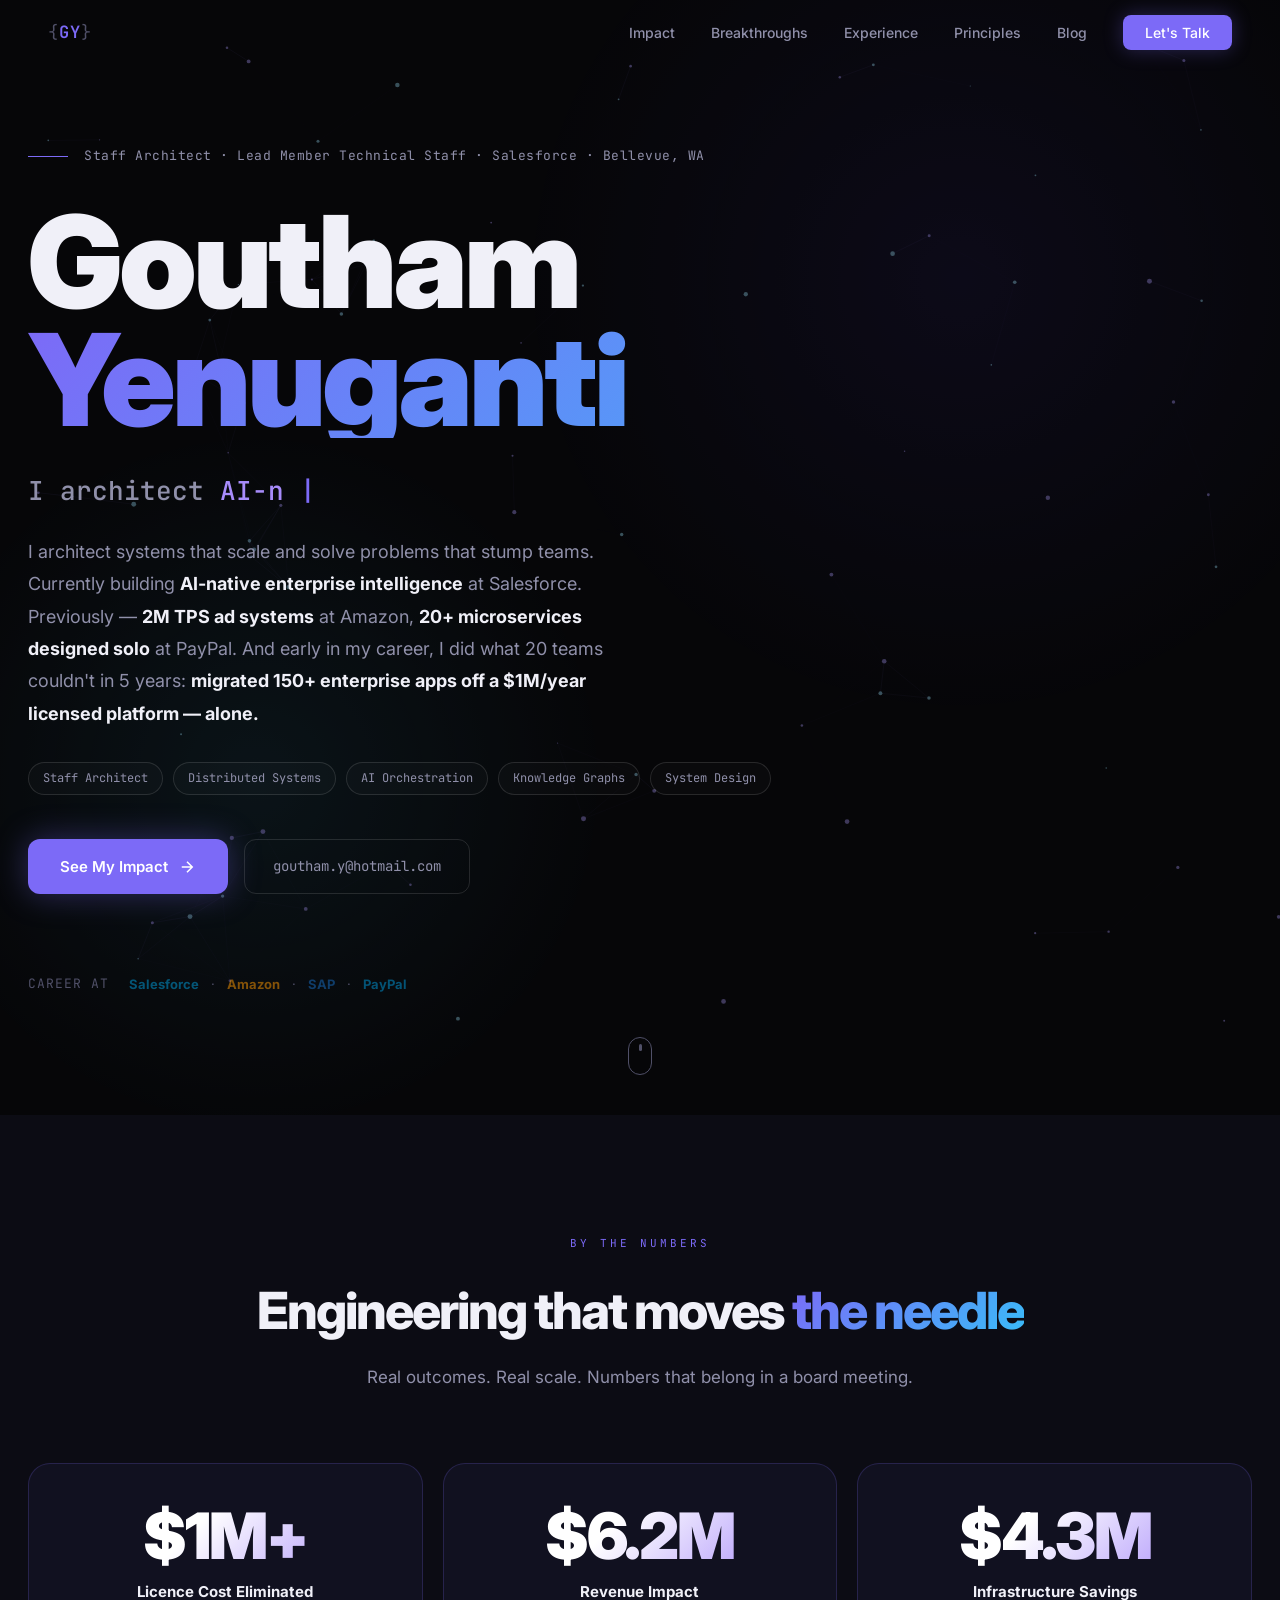
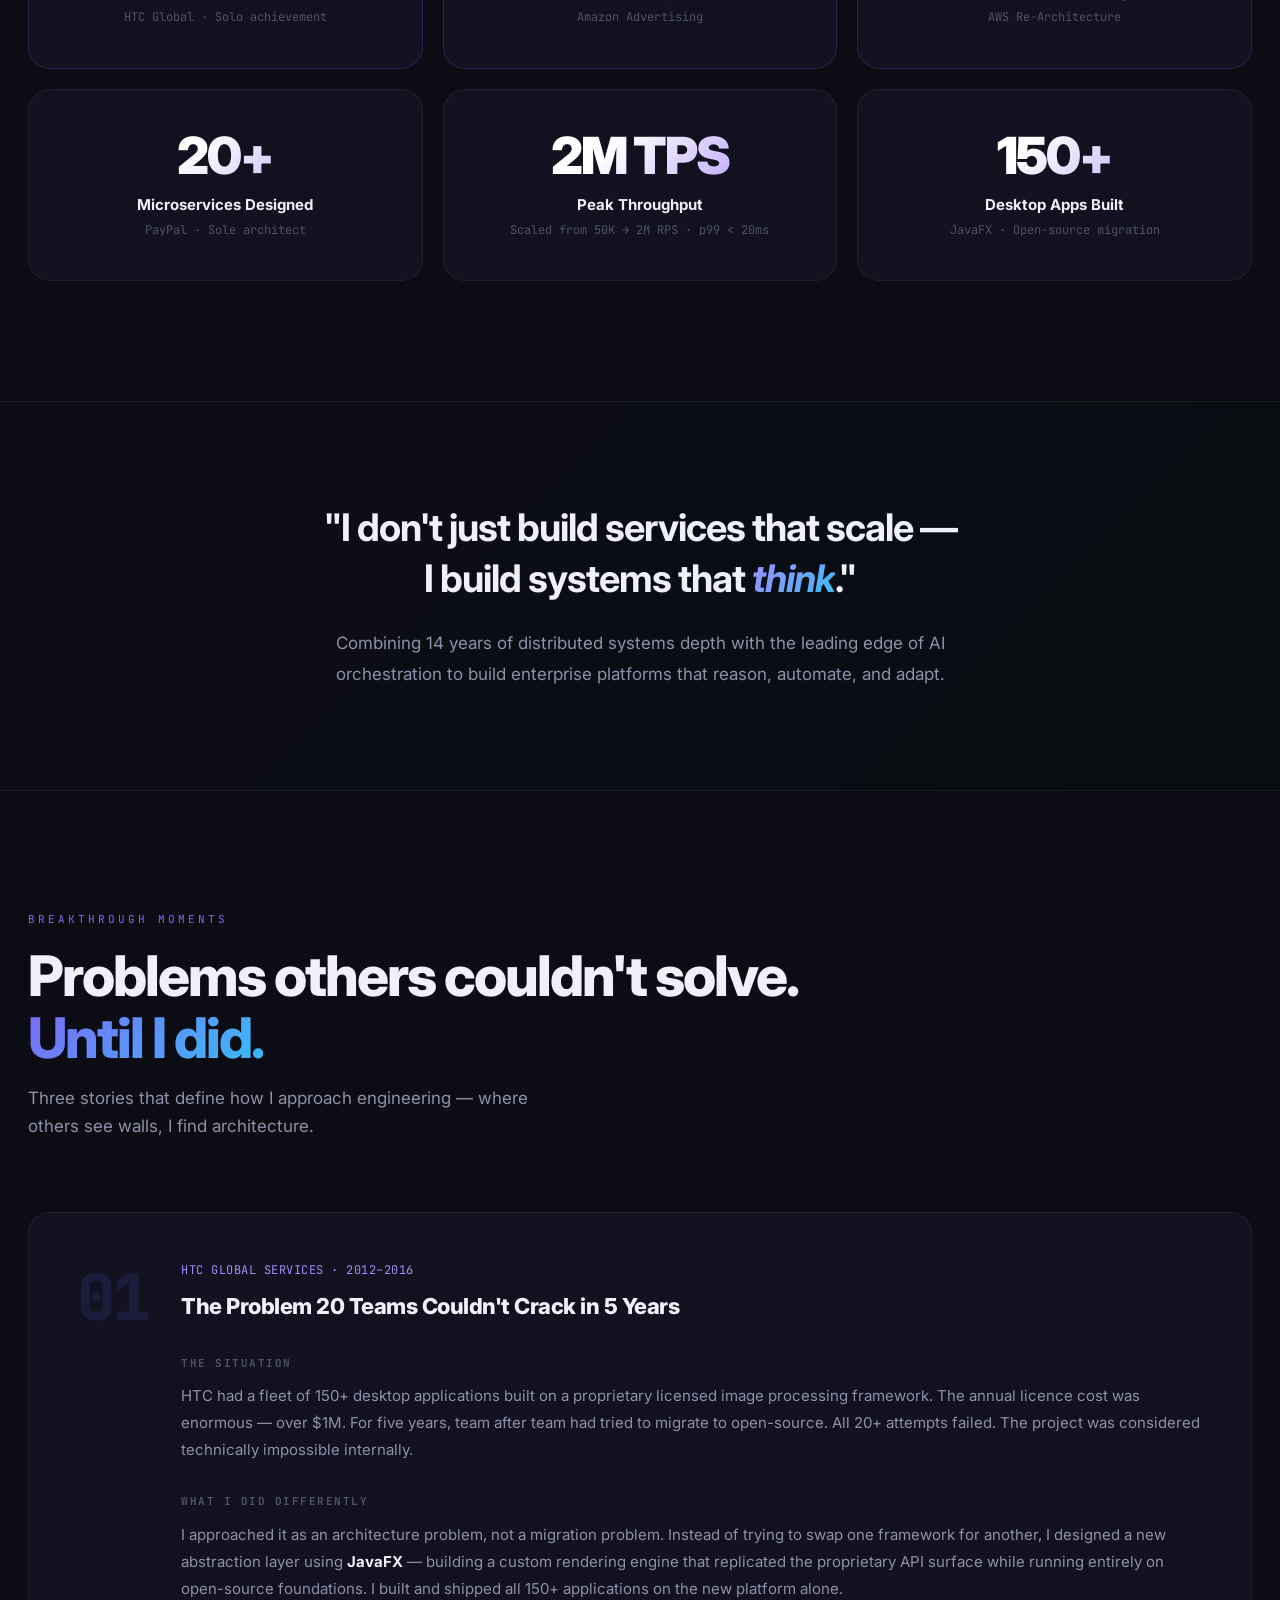
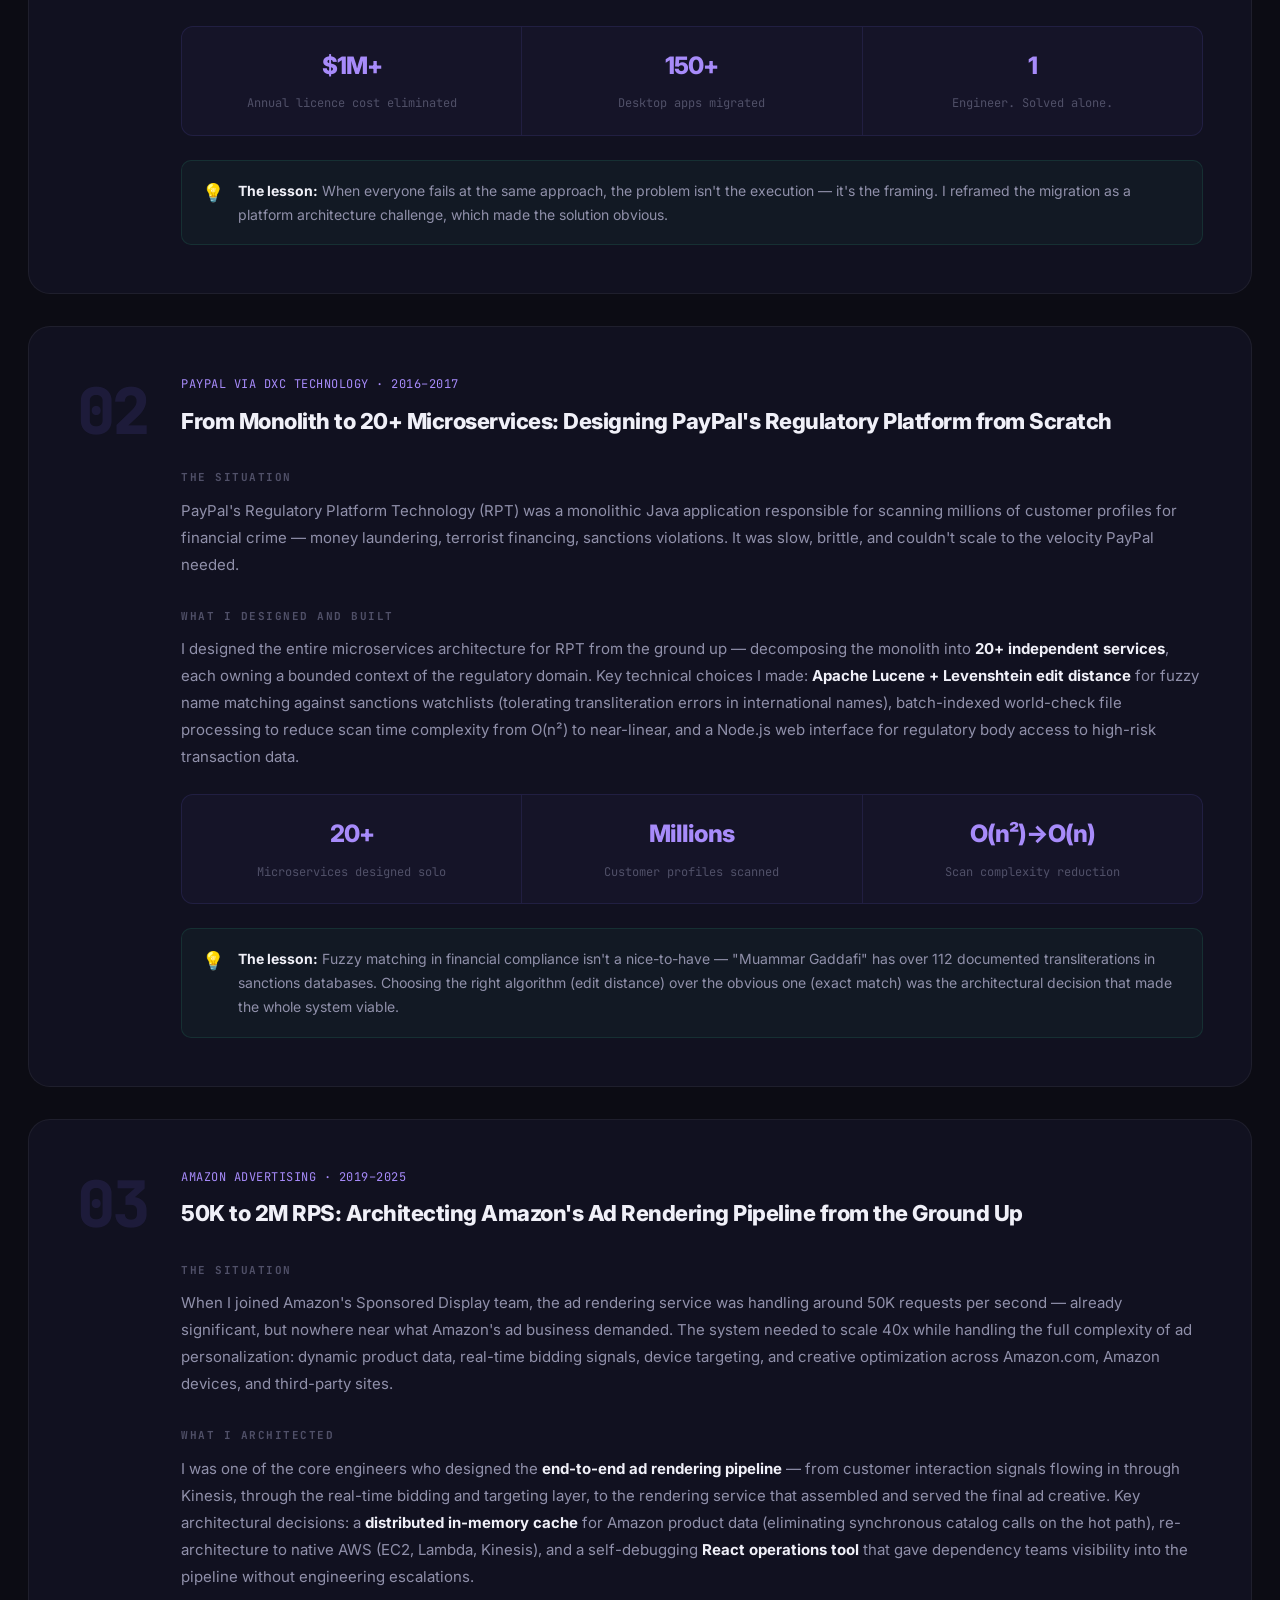
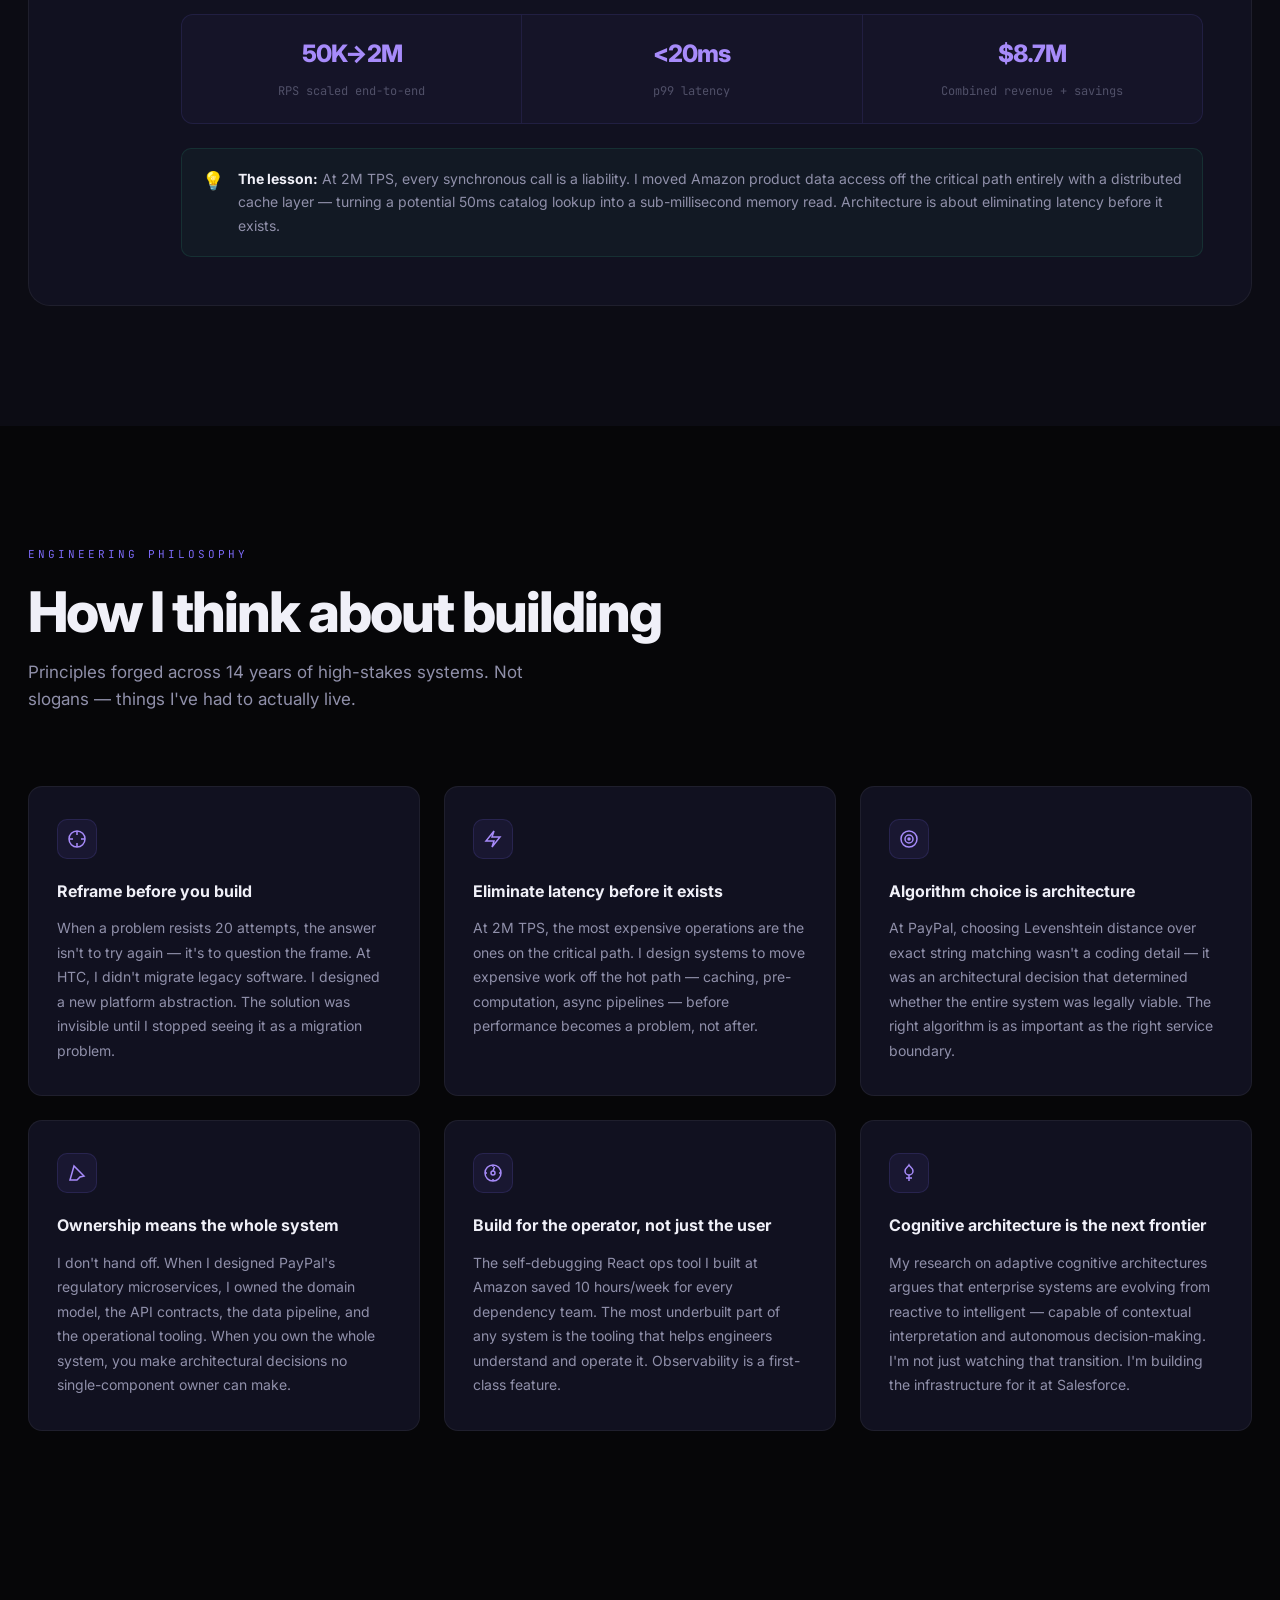
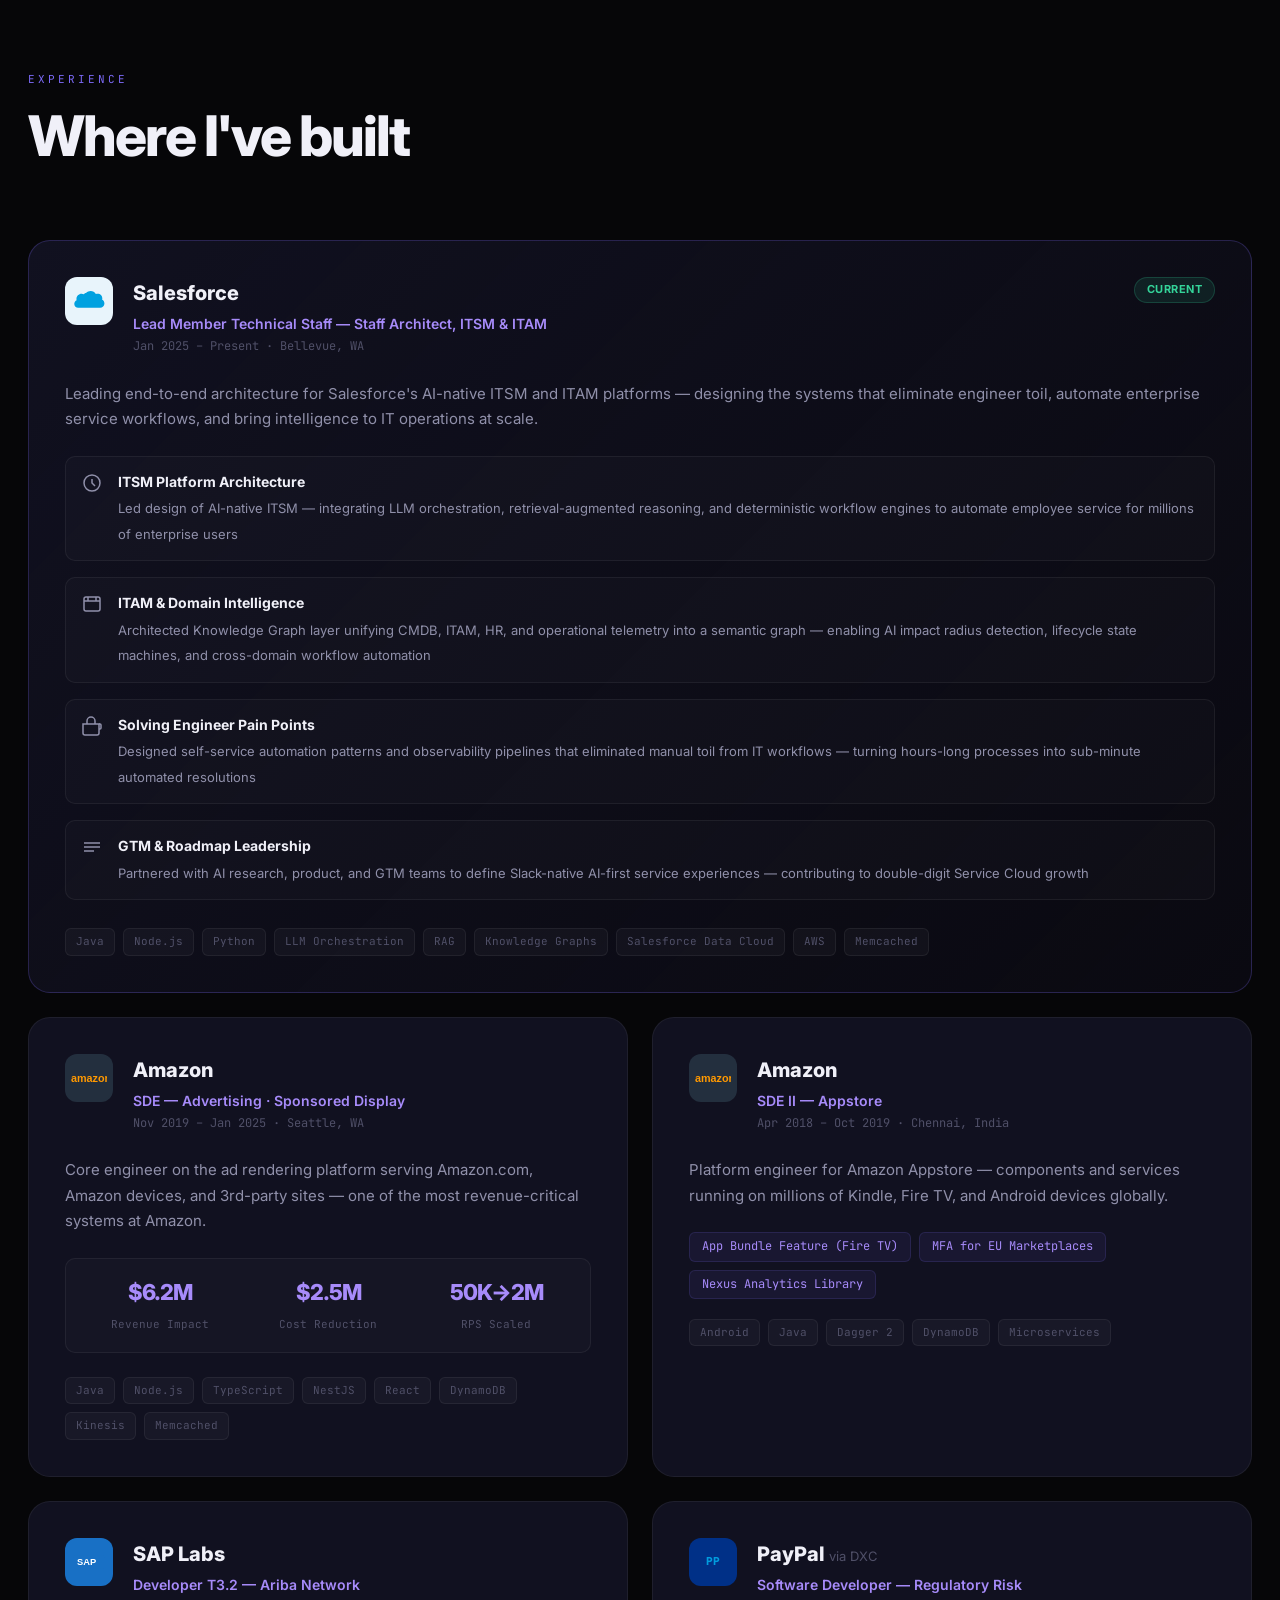
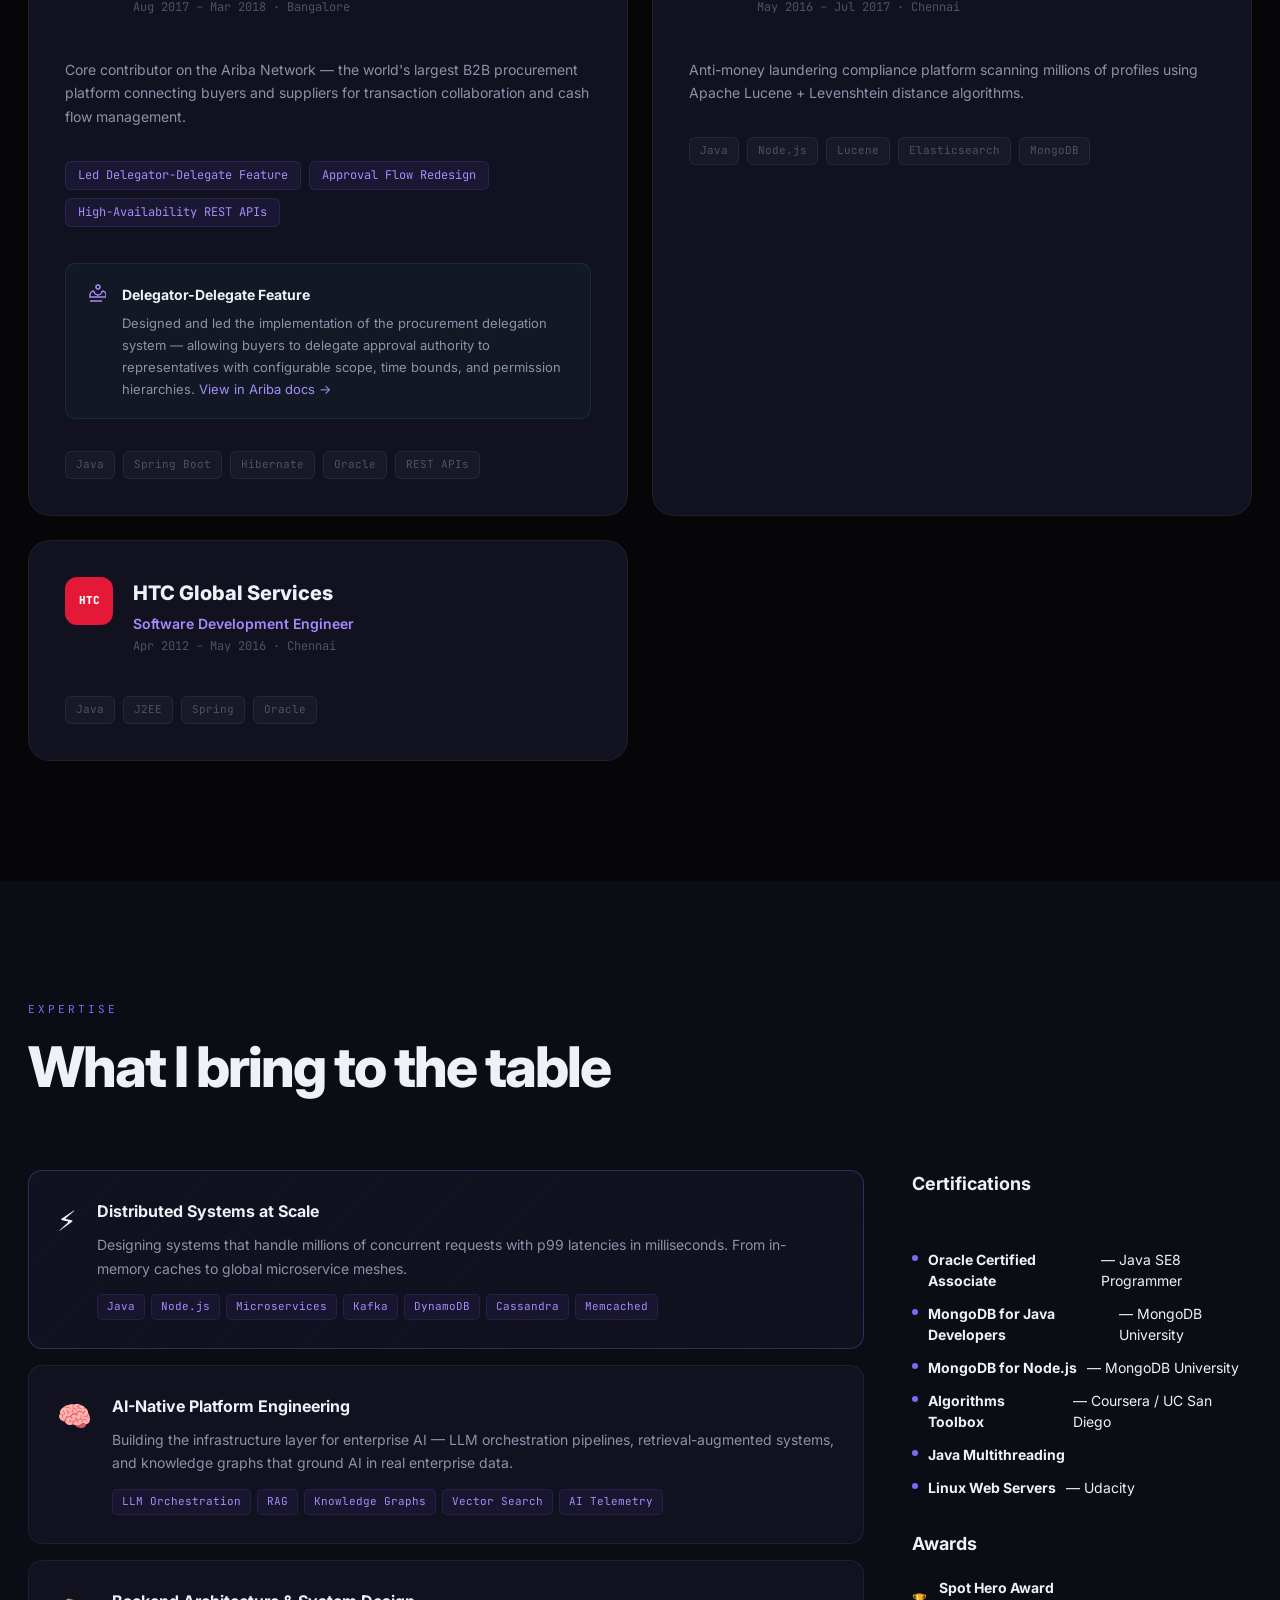
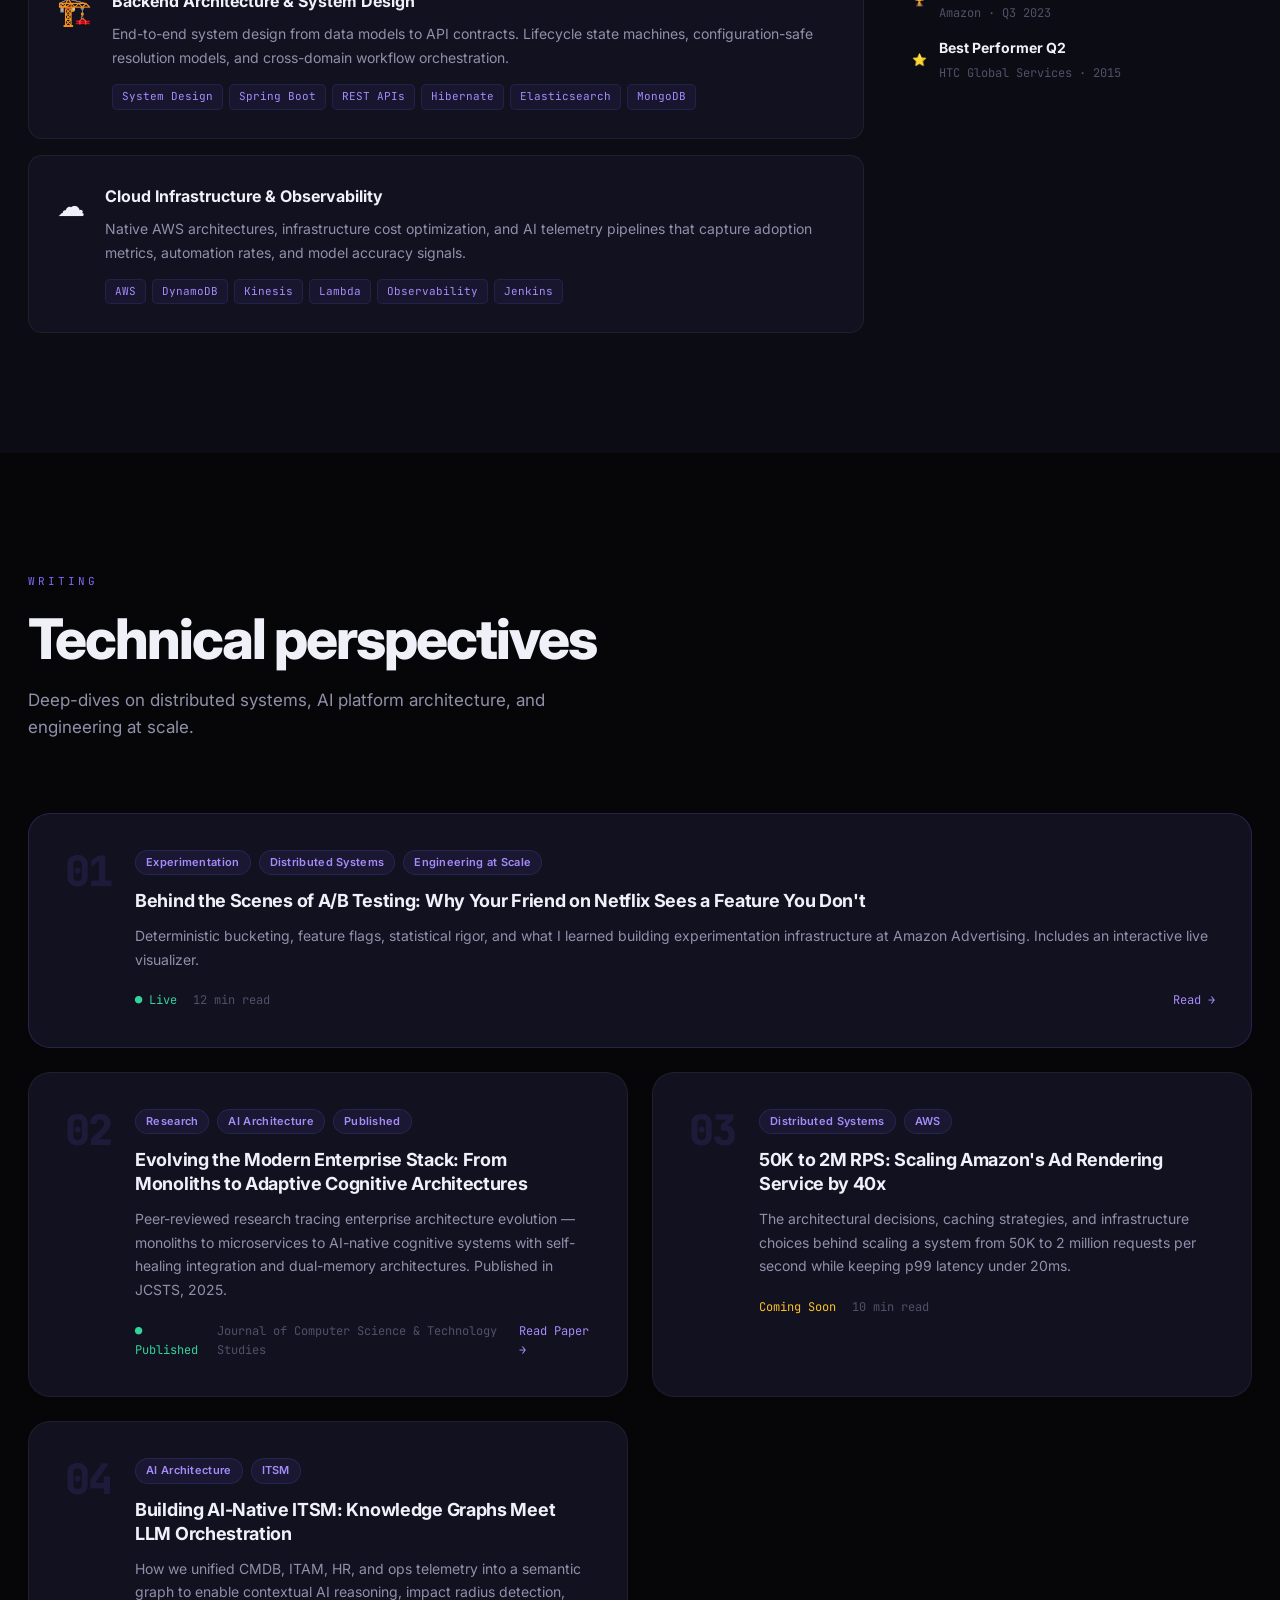
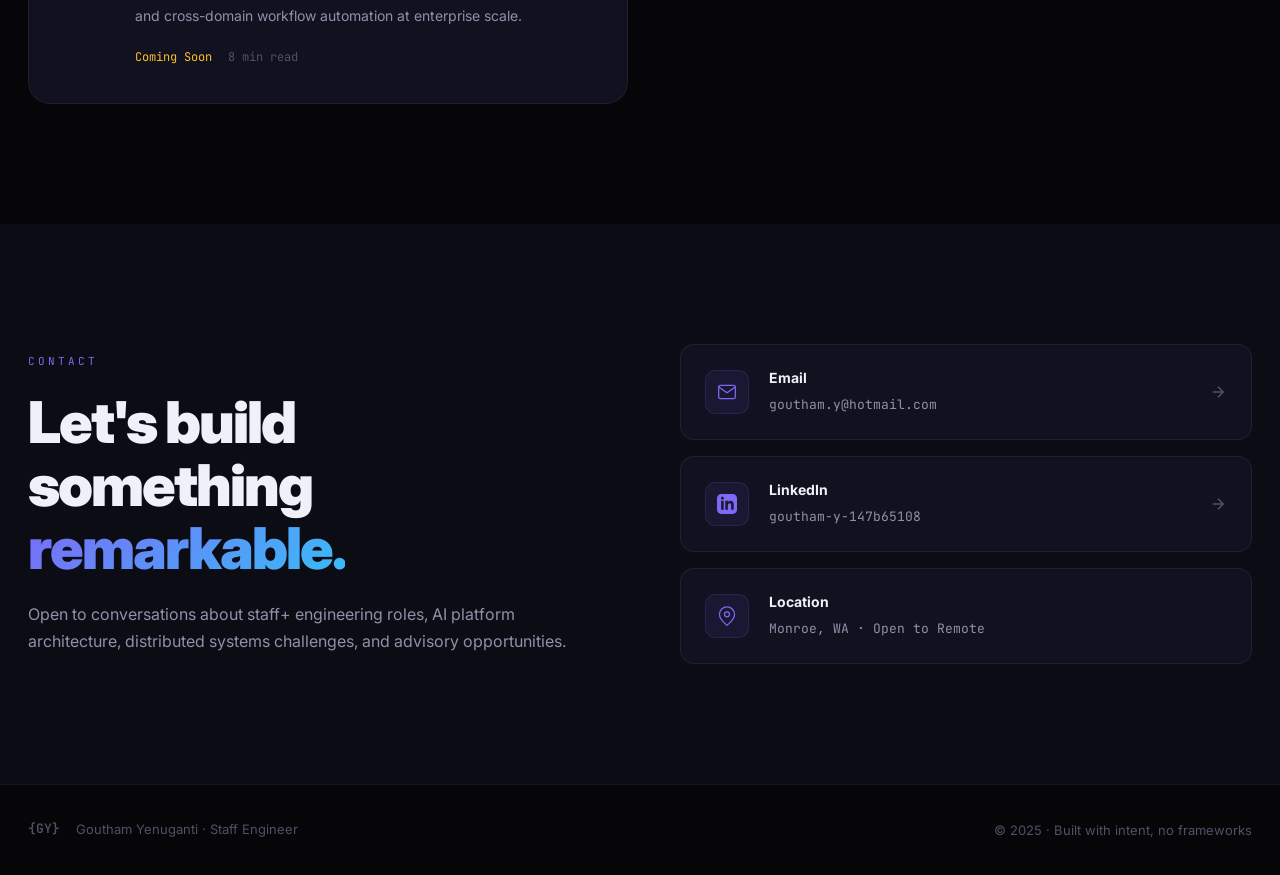
==== commit 08bef674: "Update Amazon throughput: 1M TPS → scaled from 50K to 2M RPS across all pages" ====
--- a/index.html
+++ b/index.html
@@ -4,7 +4,7 @@
   <meta charset="UTF-8" />
   <meta name="viewport" content="width=device-width, initial-scale=1.0" />
   <title>Goutham Yenuganti — Staff Architect · AI Systems · Distributed Scale</title>
-  <meta name="description" content="Staff Architect & Lead Member Technical Staff at Salesforce. 14+ years solving the unsolvable — $1M licence cost elimination at HTC, 20+ microservices at PayPal, 1M TPS ad systems at Amazon, AI-native ITSM at Salesforce." />
+  <meta name="description" content="Staff Architect & Lead Member Technical Staff at Salesforce. 14+ years solving the unsolvable — $1M licence cost elimination at HTC, 20+ microservices at PayPal, 2M TPS ad systems at Amazon, AI-native ITSM at Salesforce." />
   <link rel="preconnect" href="https://fonts.googleapis.com" />
   <link rel="preconnect" href="https://fonts.gstatic.com" crossorigin />
   <link href="https://fonts.googleapis.com/css2?family=Inter:wght@300;400;500;600;700;800;900&family=JetBrains+Mono:wght@400;500;600&display=swap" rel="stylesheet" />
@@ -59,7 +59,7 @@
       <p class="hero-description">
         I architect systems that scale and solve problems that stump teams.
         Currently building <strong>AI-native enterprise intelligence</strong> at Salesforce.
-        Previously — <strong>1M TPS ad systems</strong> at Amazon,
+        Previously — <strong>2M TPS ad systems</strong> at Amazon,
         <strong>20+ microservices designed solo</strong> at PayPal.
         And early in my career, I did what 20 teams couldn't in 5 years:
         <strong>migrated 150+ enterprise apps off a $1M/year licensed platform — alone.</strong>
@@ -127,10 +127,10 @@
           <div class="impact-label">Microservices Designed</div>
           <div class="impact-sub">PayPal · Sole architect</div>
         </div>
-        <div class="impact-card" data-count="1" data-suffix="M TPS" data-prefix="">
+        <div class="impact-card" data-count="2" data-suffix="M TPS" data-prefix="">
           <div class="impact-num"><span class="count-prefix"></span><span class="count-val">0</span><span class="count-suffix">M TPS</span></div>
           <div class="impact-label">Peak Throughput</div>
-          <div class="impact-sub">p99 &lt; 20ms</div>
+          <div class="impact-sub">Scaled from 50K → 2M RPS · p99 &lt; 20ms</div>
         </div>
         <div class="impact-card" data-count="150" data-suffix="+" data-prefix="">
           <div class="impact-num"><span class="count-prefix"></span><span class="count-val">0</span><span class="count-suffix">+</span></div>
@@ -218,23 +218,23 @@
           <div class="bt-number">03</div>
           <div class="bt-body">
             <div class="bt-company">Amazon Advertising · 2019–2025</div>
-            <h3 class="bt-title">Architecting the Pipeline That Powers Amazon's Ad Rendering at 1M TPS</h3>
+            <h3 class="bt-title">50K to 2M RPS: Architecting Amazon's Ad Rendering Pipeline from the Ground Up</h3>
             <div class="bt-context">
               <span class="bt-context-label">The situation</span>
-              <p>Amazon's Sponsored Display team needed a rendering service that could handle the full complexity of ad personalization — dynamic product data, real-time bidding signals, device targeting, and creative optimization — at the scale of Amazon's global retail traffic. The existing system couldn't handle the throughput or cost demands.</p>
+              <p>When I joined Amazon's Sponsored Display team, the ad rendering service was handling around 50K requests per second — already significant, but nowhere near what Amazon's ad business demanded. The system needed to scale 40x while handling the full complexity of ad personalization: dynamic product data, real-time bidding signals, device targeting, and creative optimization across Amazon.com, Amazon devices, and third-party sites.</p>
             </div>
             <div class="bt-action">
               <span class="bt-context-label">What I architected</span>
               <p>I was one of the core engineers who designed the <strong>end-to-end ad rendering pipeline</strong> — from customer interaction signals flowing in through Kinesis, through the real-time bidding and targeting layer, to the rendering service that assembled and served the final ad creative. Key architectural decisions: a <strong>distributed in-memory cache</strong> for Amazon product data (eliminating synchronous catalog calls on the hot path), re-architecture to native AWS (EC2, Lambda, Kinesis), and a self-debugging <strong>React operations tool</strong> that gave dependency teams visibility into the pipeline without engineering escalations.</p>
             </div>
             <div class="bt-outcome">
-              <div class="bt-stat"><span>1M TPS</span><small>Peak throughput achieved</small></div>
+              <div class="bt-stat"><span>50K→2M</span><small>RPS scaled end-to-end</small></div>
               <div class="bt-stat"><span>&lt;20ms</span><small>p99 latency</small></div>
               <div class="bt-stat"><span>$8.7M</span><small>Combined revenue + savings</small></div>
             </div>
             <div class="bt-insight">
               <span class="bt-insight-icon">💡</span>
-              <p><strong>The lesson:</strong> At 1M TPS, every synchronous call is a liability. I moved Amazon product data access off the critical path entirely with a distributed cache layer — turning a potential 50ms catalog lookup into a sub-millisecond memory read. Architecture is about eliminating latency before it exists.</p>
+              <p><strong>The lesson:</strong> At 2M TPS, every synchronous call is a liability. I moved Amazon product data access off the critical path entirely with a distributed cache layer — turning a potential 50ms catalog lookup into a sub-millisecond memory read. Architecture is about eliminating latency before it exists.</p>
             </div>
           </div>
         </div>
@@ -262,7 +262,7 @@
         <div class="principle-card" data-reveal>
           <div class="principle-icon"><svg viewBox="0 0 20 20" fill="none" stroke="currentColor" stroke-width="1.5" width="20" height="20" color="#a78bfa"><path d="M11 2L3 12h8l-2 6 8-10h-8l2-6z"/></svg></div>
           <h4>Eliminate latency before it exists</h4>
-          <p>At 1M TPS, the most expensive operations are the ones on the critical path. I design systems to move expensive work off the hot path — caching, pre-computation, async pipelines — before performance becomes a problem, not after.</p>
+          <p>At 2M TPS, the most expensive operations are the ones on the critical path. I design systems to move expensive work off the hot path — caching, pre-computation, async pipelines — before performance becomes a problem, not after.</p>
         </div>
 
         <div class="principle-card" data-reveal>
@@ -373,7 +373,7 @@
           <div class="exp-metrics-row">
             <div class="exp-metric"><span>$6.2M</span><small>Revenue Impact</small></div>
             <div class="exp-metric"><span>$2.5M</span><small>Cost Reduction</small></div>
-            <div class="exp-metric"><span>1M TPS</span><small>Peak Traffic</small></div>
+            <div class="exp-metric"><span>50K→2M</span><small>RPS Scaled</small></div>
           </div>
           <div class="exp-stack">
             <span>Java</span><span>Node.js</span><span>TypeScript</span><span>NestJS</span><span>React</span><span>DynamoDB</span><span>Kinesis</span><span>Memcached</span>
@@ -579,8 +579,8 @@
           <div class="blog-number">03</div>
           <div class="blog-content">
             <div class="blog-tags"><span>Distributed Systems</span><span>AWS</span></div>
-            <h3>1M TPS at Sub-20ms: Architecture of Amazon's Ad Rendering Service</h3>
-            <p>The architectural decisions, caching strategies, and infrastructure choices behind a system serving 1 million requests per second with single-digit millisecond latency.</p>
+            <h3>50K to 2M RPS: Scaling Amazon's Ad Rendering Service by 40x</h3>
+            <p>The architectural decisions, caching strategies, and infrastructure choices behind scaling a system from 50K to 2 million requests per second while keeping p99 latency under 20ms.</p>
             <div class="blog-meta">
               <span class="blog-status coming">Coming Soon</span>
               <span>10 min read</span>
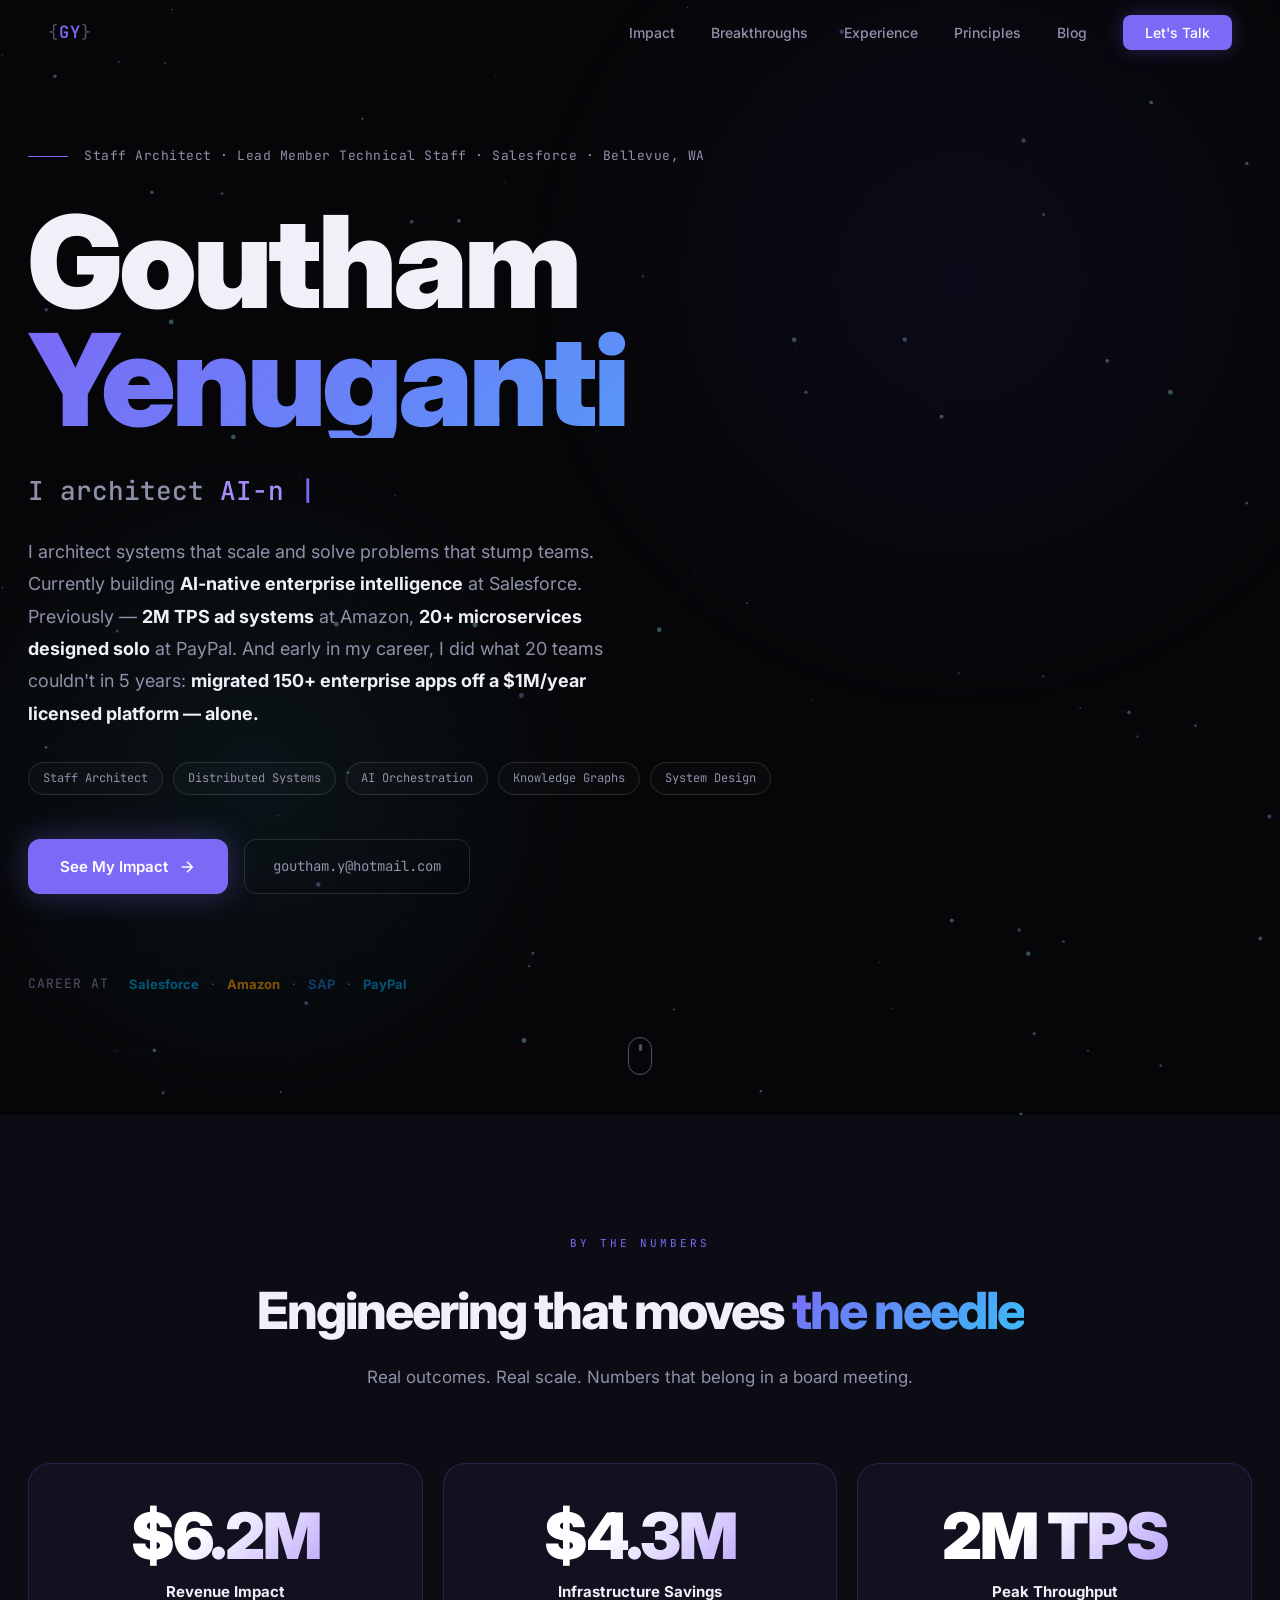
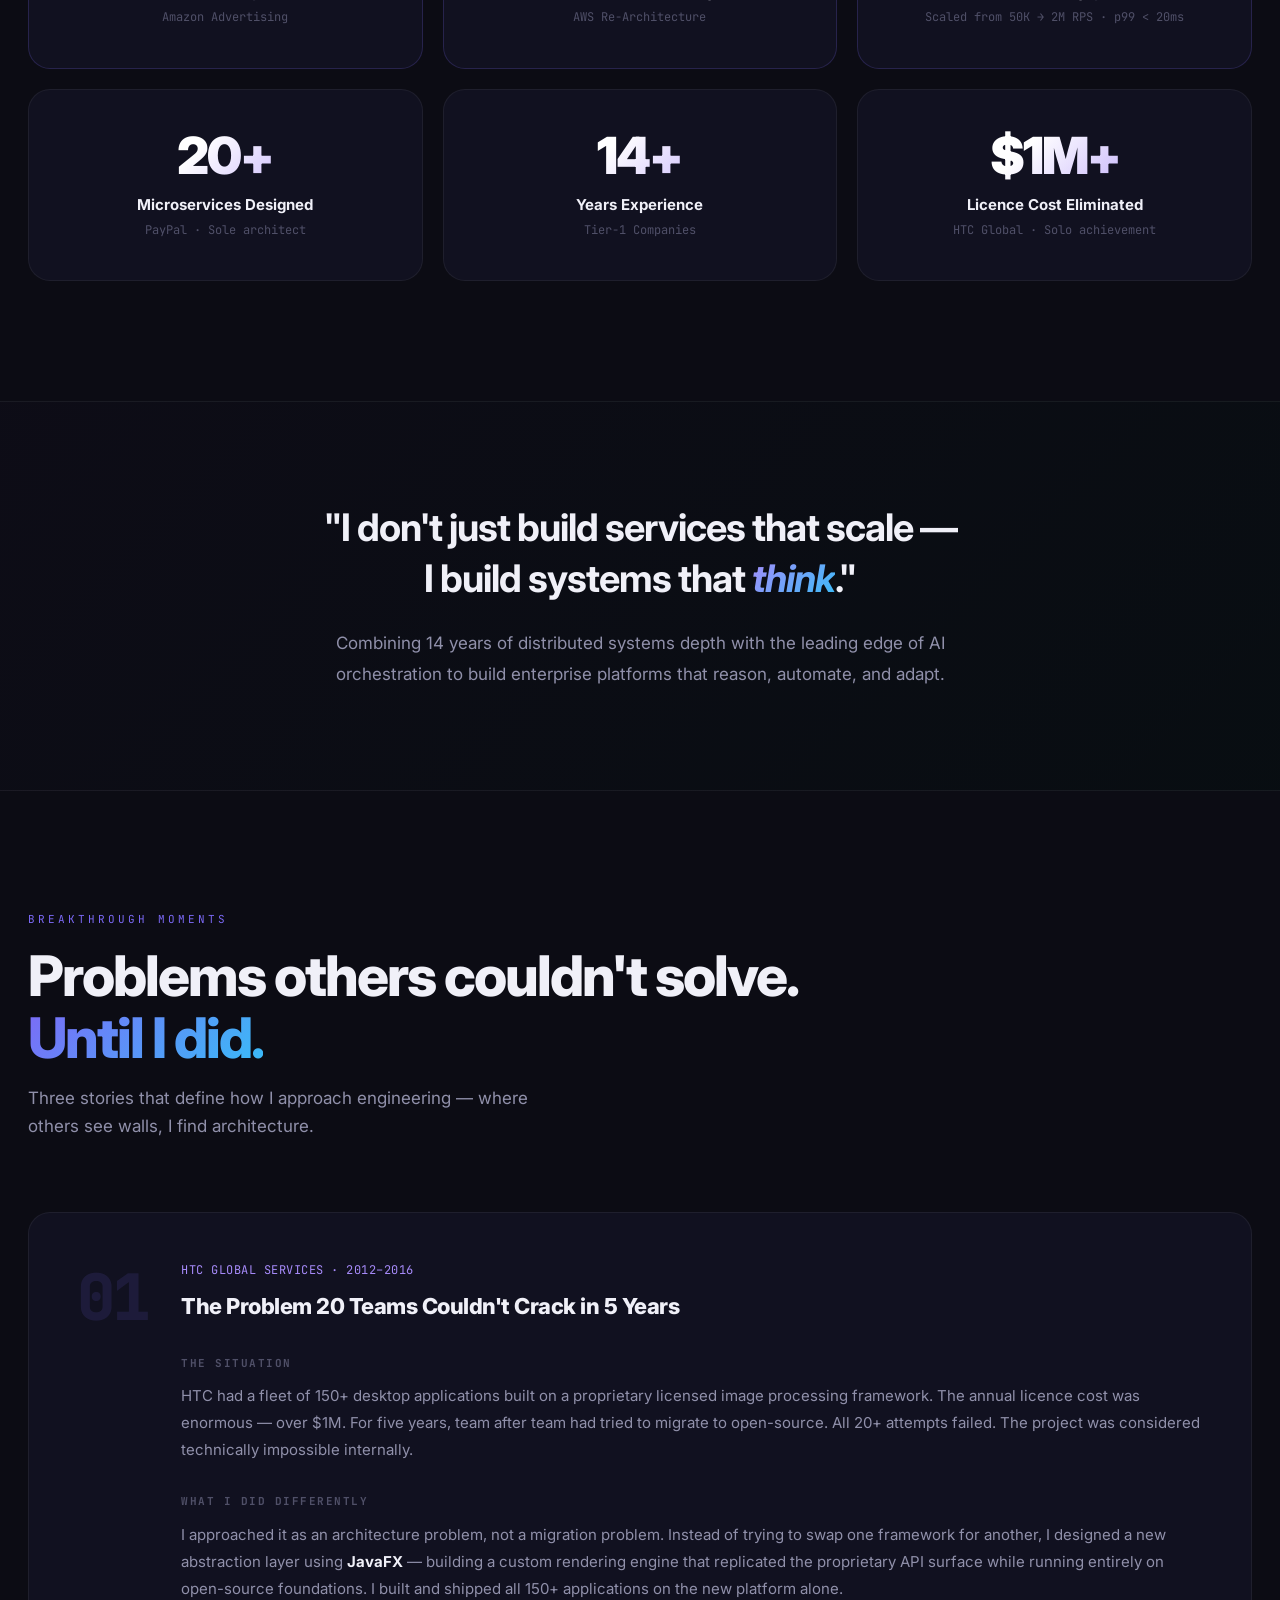
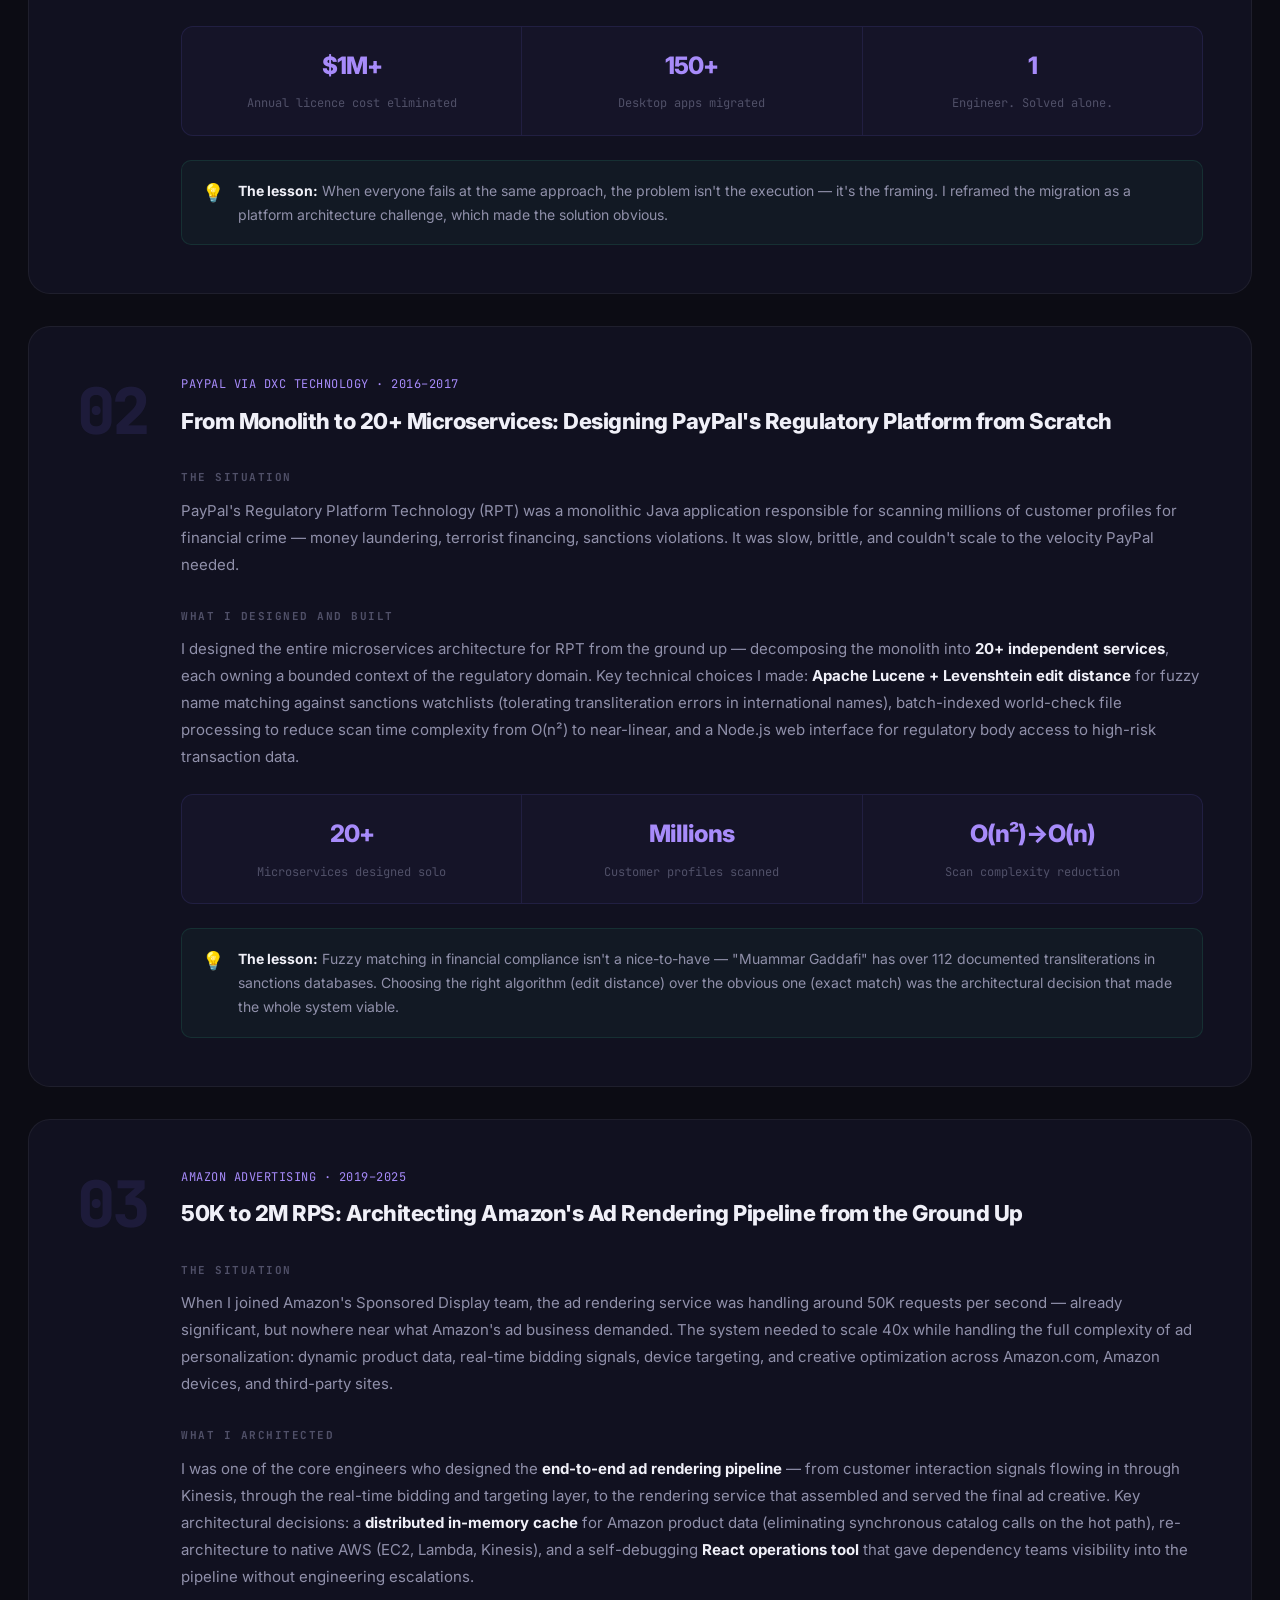
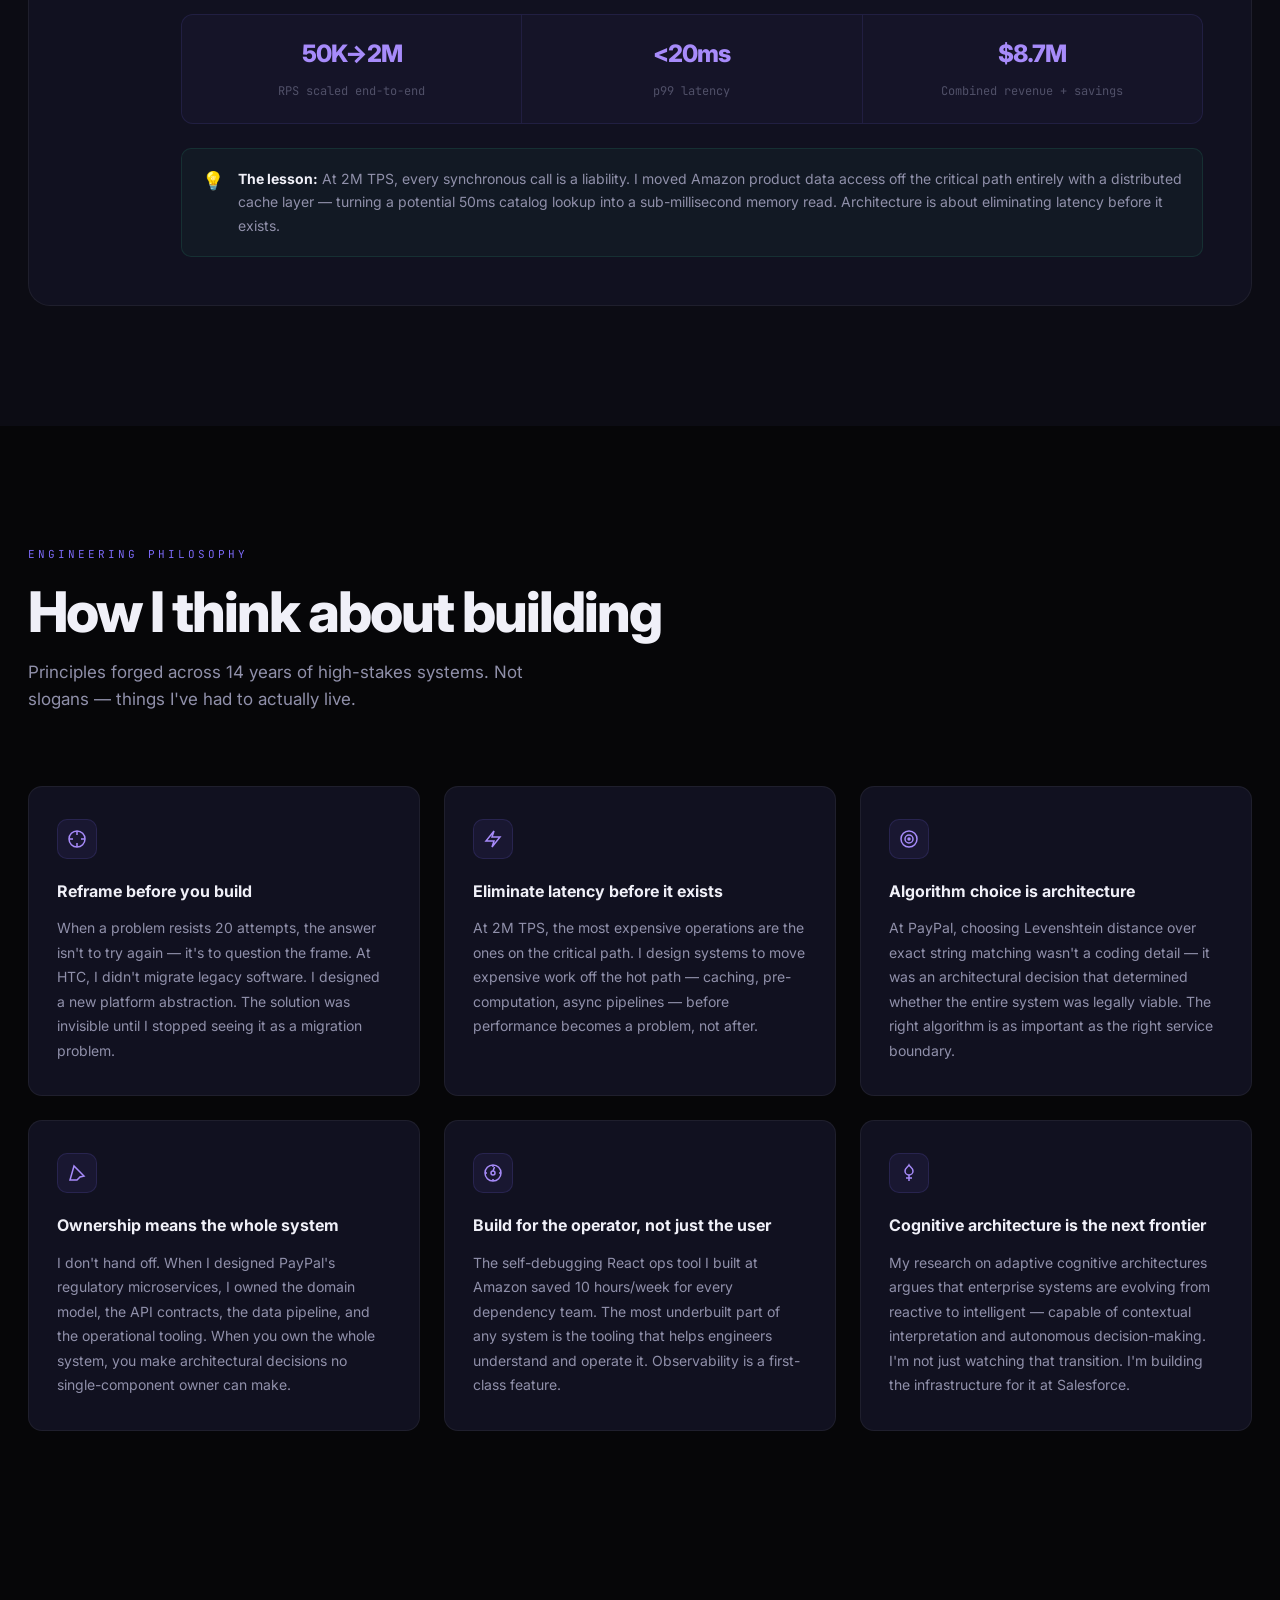
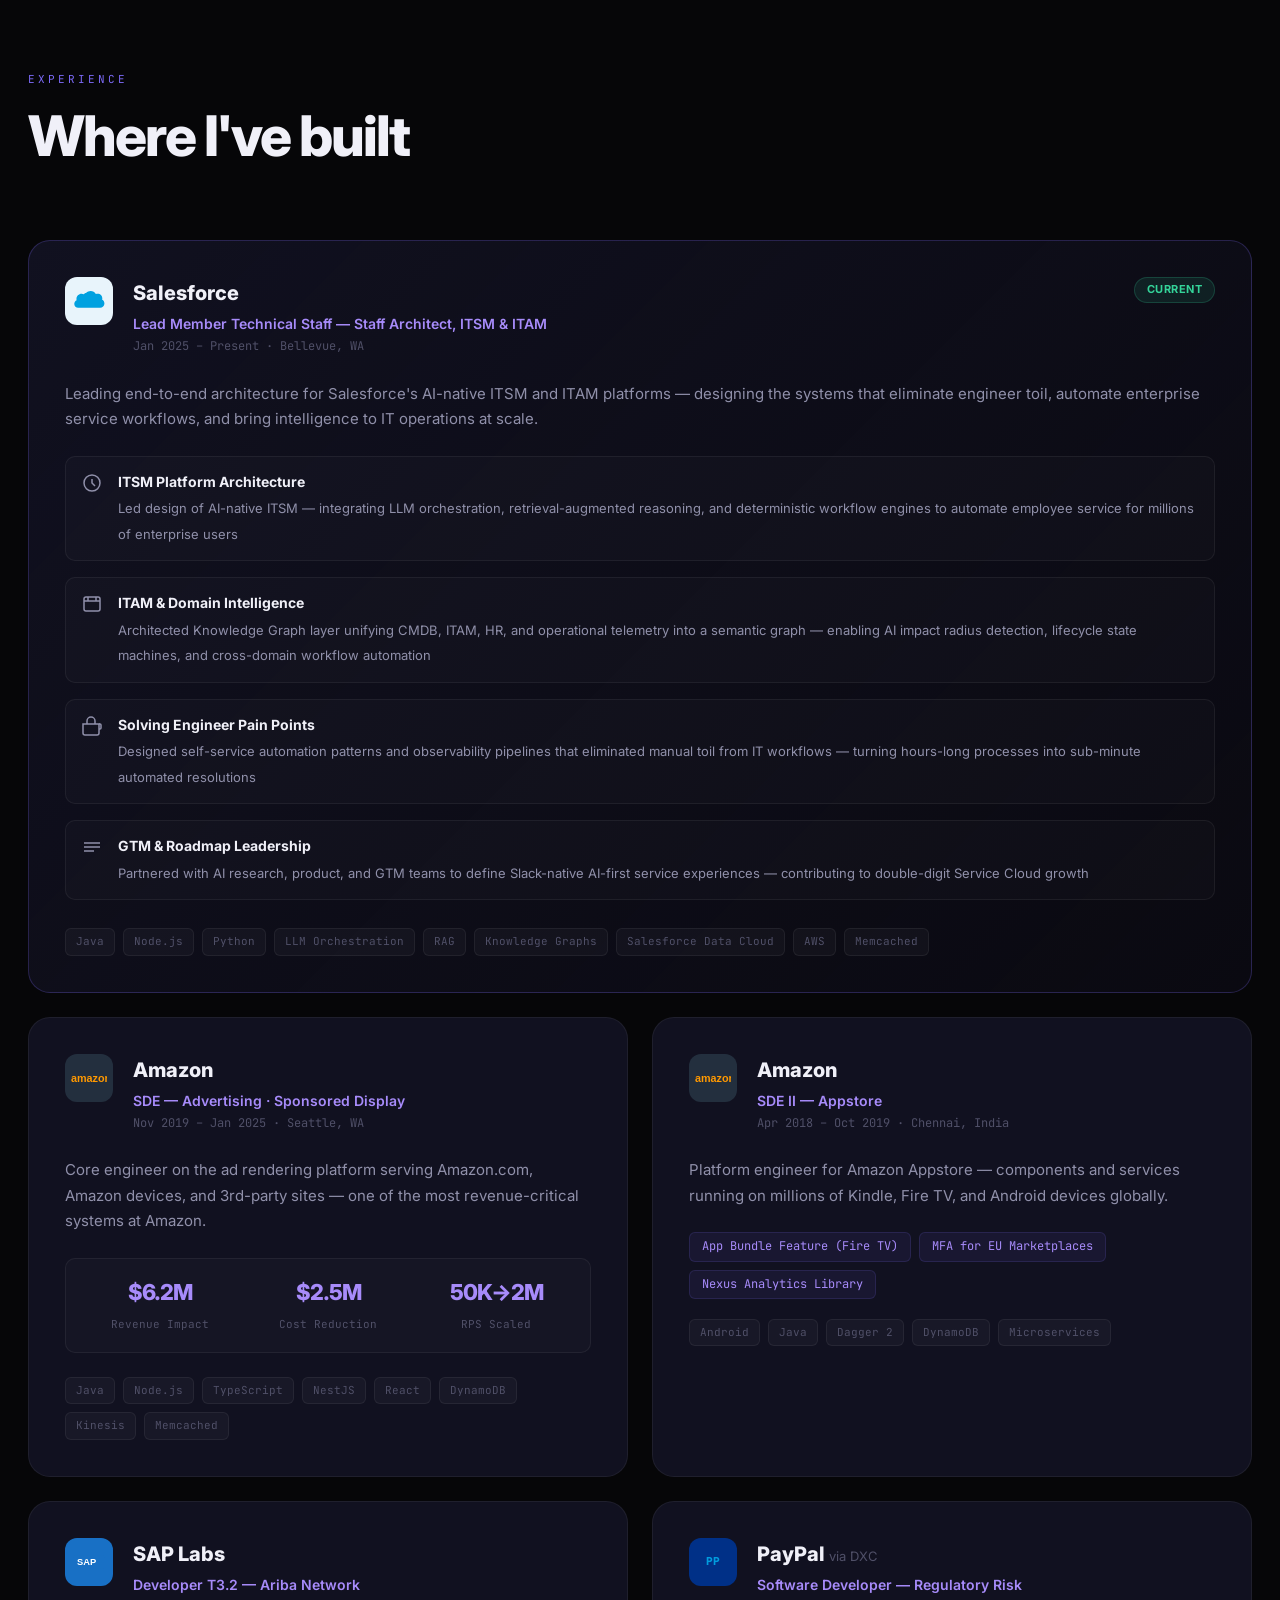
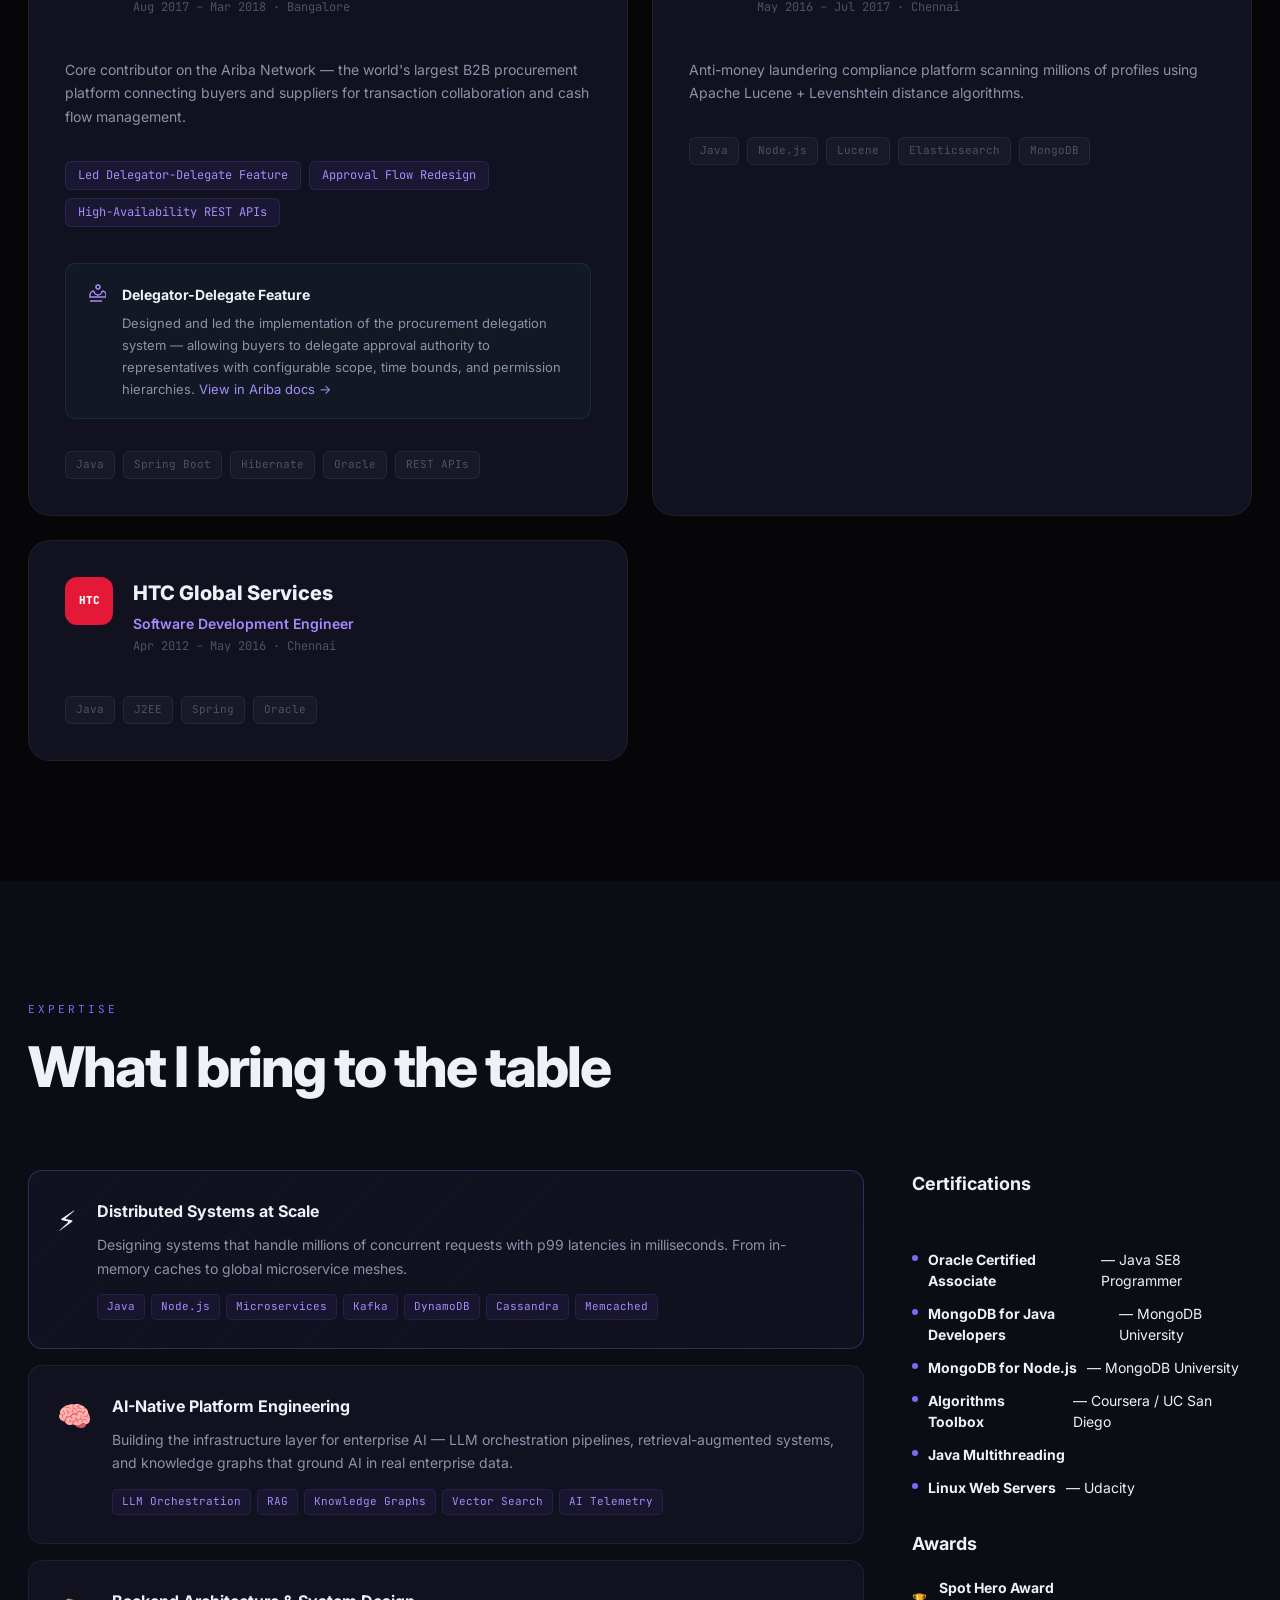
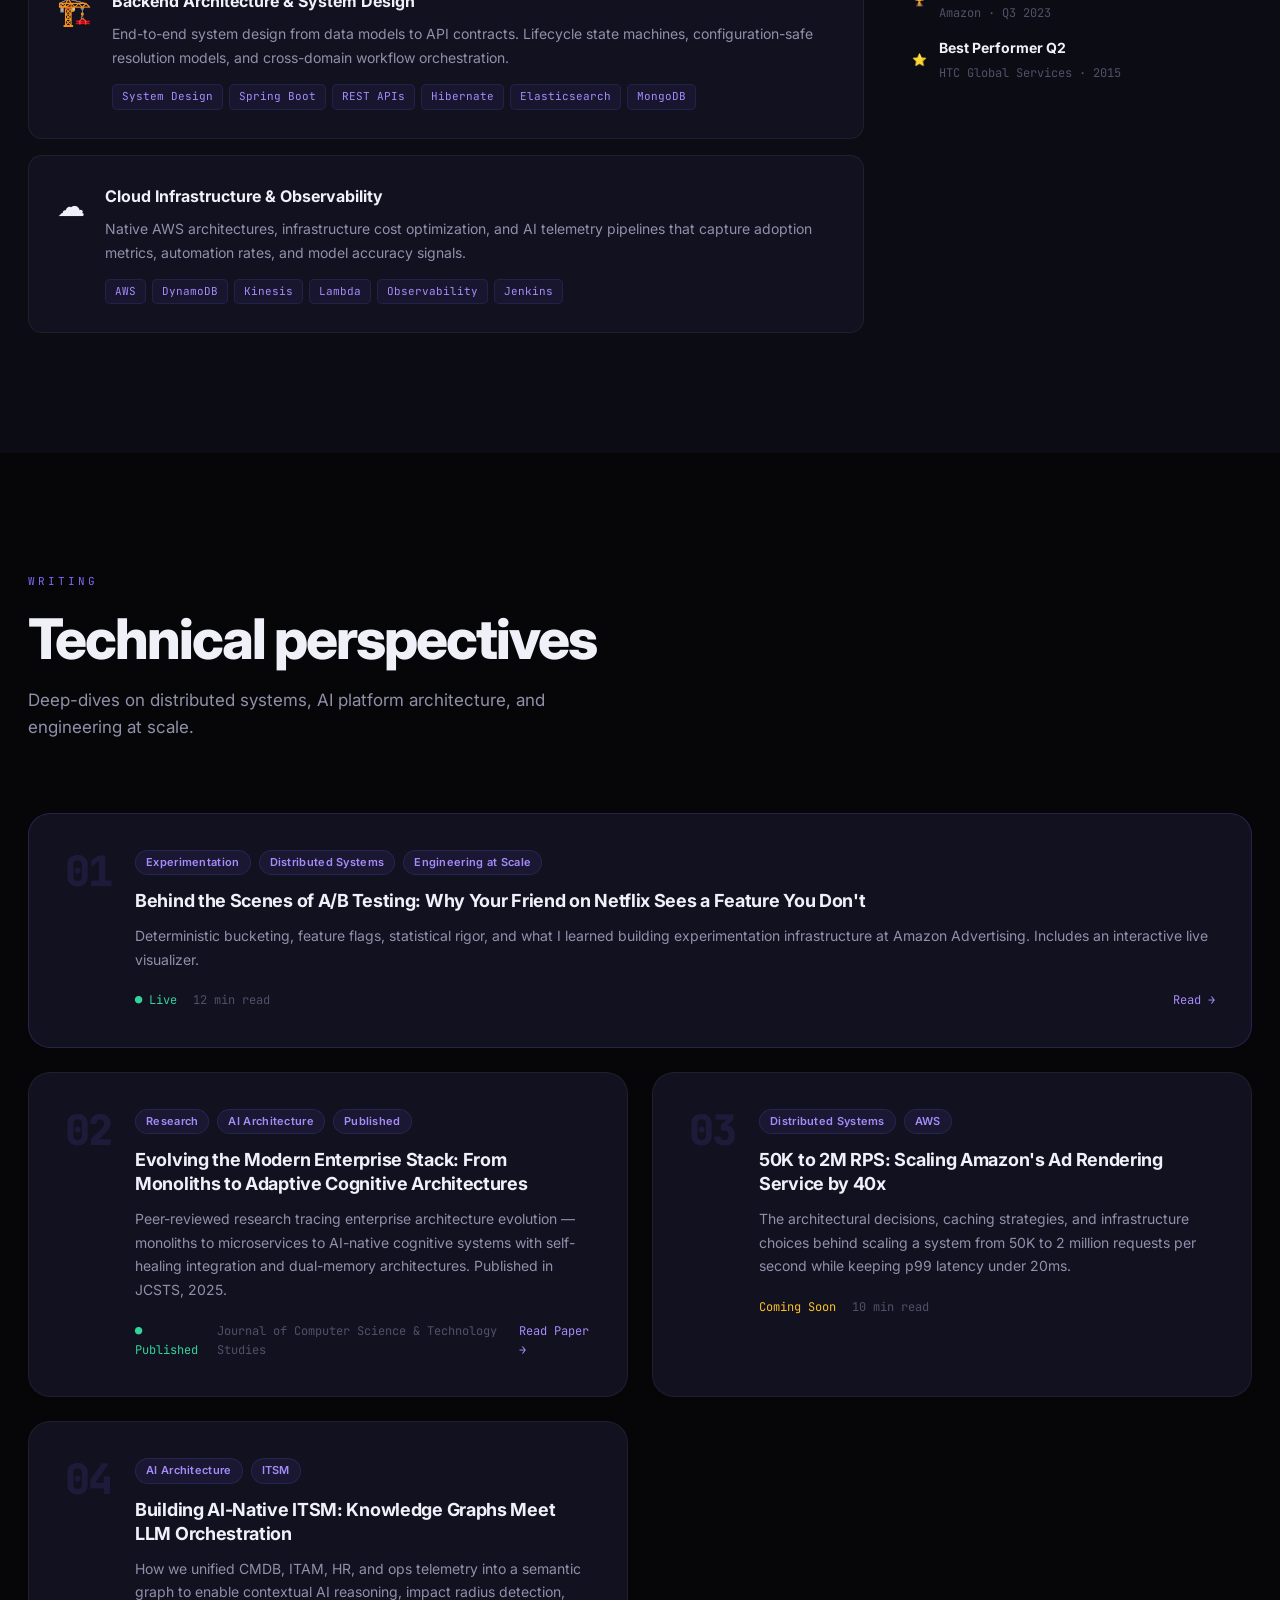
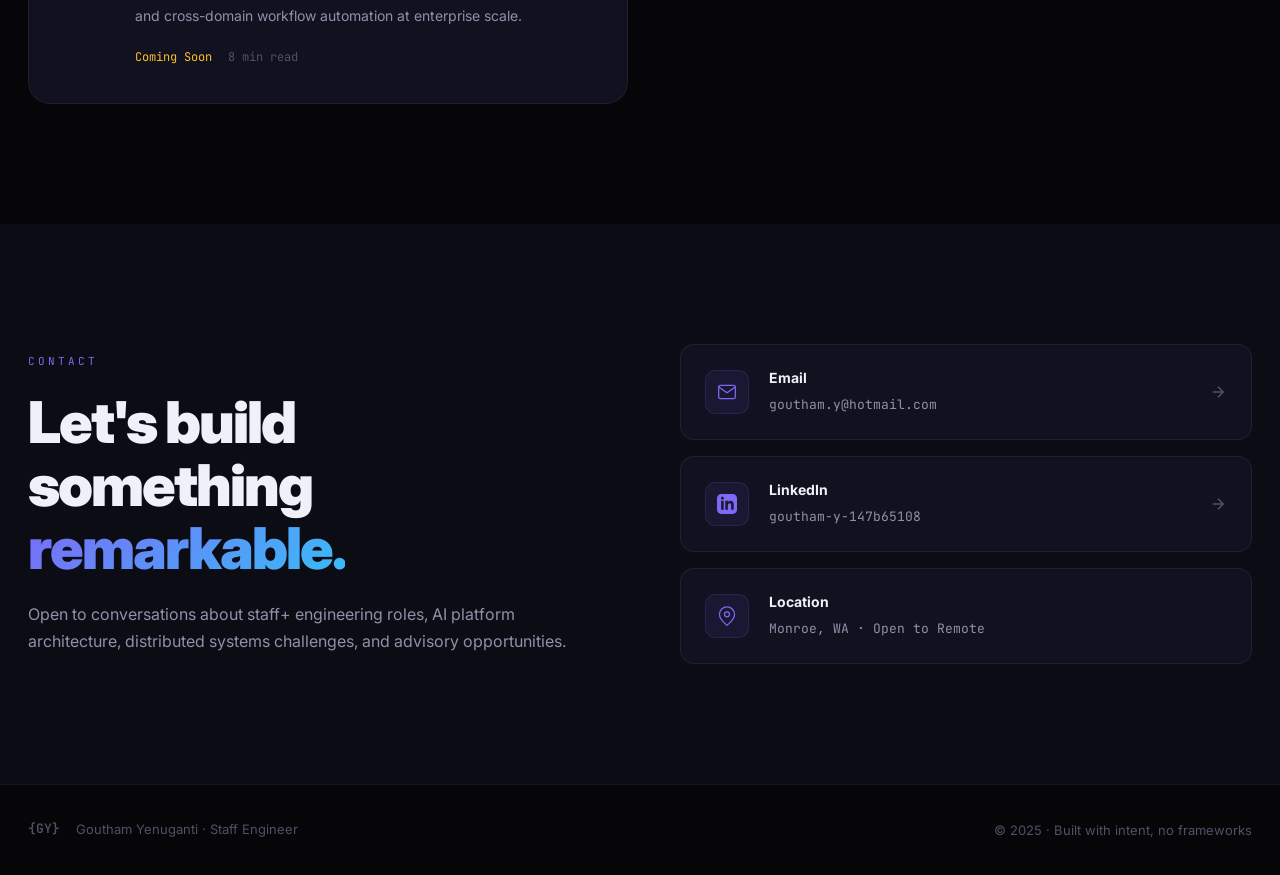
==== commit 735de279: "Reorder impact grid: Amazon first, HTC last" ====
--- a/index.html
+++ b/index.html
@@ -107,11 +107,6 @@
         <p>Real outcomes. Real scale. Numbers that belong in a board meeting.</p>
       </div>
       <div class="impact-grid">
-        <div class="impact-card big" data-count="1" data-suffix="M+" data-prefix="$">
-          <div class="impact-num"><span class="count-prefix">$</span><span class="count-val">0</span><span class="count-suffix">M+</span></div>
-          <div class="impact-label">Licence Cost Eliminated</div>
-          <div class="impact-sub">HTC Global · Solo achievement</div>
-        </div>
         <div class="impact-card big" data-count="6.2" data-suffix="M" data-prefix="$">
           <div class="impact-num"><span class="count-prefix">$</span><span class="count-val">0</span><span class="count-suffix">M</span></div>
           <div class="impact-label">Revenue Impact</div>
@@ -122,20 +117,25 @@
           <div class="impact-label">Infrastructure Savings</div>
           <div class="impact-sub">AWS Re-Architecture</div>
         </div>
+        <div class="impact-card big" data-count="2" data-suffix="M TPS" data-prefix="">
+          <div class="impact-num"><span class="count-prefix"></span><span class="count-val">0</span><span class="count-suffix">M TPS</span></div>
+          <div class="impact-label">Peak Throughput</div>
+          <div class="impact-sub">Scaled from 50K → 2M RPS · p99 &lt; 20ms</div>
+        </div>
         <div class="impact-card" data-count="20" data-suffix="+" data-prefix="">
           <div class="impact-num"><span class="count-prefix"></span><span class="count-val">0</span><span class="count-suffix">+</span></div>
           <div class="impact-label">Microservices Designed</div>
           <div class="impact-sub">PayPal · Sole architect</div>
         </div>
-        <div class="impact-card" data-count="2" data-suffix="M TPS" data-prefix="">
-          <div class="impact-num"><span class="count-prefix"></span><span class="count-val">0</span><span class="count-suffix">M TPS</span></div>
-          <div class="impact-label">Peak Throughput</div>
-          <div class="impact-sub">Scaled from 50K → 2M RPS · p99 &lt; 20ms</div>
-        </div>
-        <div class="impact-card" data-count="150" data-suffix="+" data-prefix="">
+        <div class="impact-card" data-count="14" data-suffix="+" data-prefix="">
           <div class="impact-num"><span class="count-prefix"></span><span class="count-val">0</span><span class="count-suffix">+</span></div>
-          <div class="impact-label">Desktop Apps Built</div>
-          <div class="impact-sub">JavaFX · Open-source migration</div>
+          <div class="impact-label">Years Experience</div>
+          <div class="impact-sub">Tier-1 Companies</div>
+        </div>
+        <div class="impact-card" data-count="1" data-suffix="M+" data-prefix="$">
+          <div class="impact-num"><span class="count-prefix">$</span><span class="count-val">0</span><span class="count-suffix">M+</span></div>
+          <div class="impact-label">Licence Cost Eliminated</div>
+          <div class="impact-sub">HTC Global · Solo achievement</div>
         </div>
       </div>
     </div>
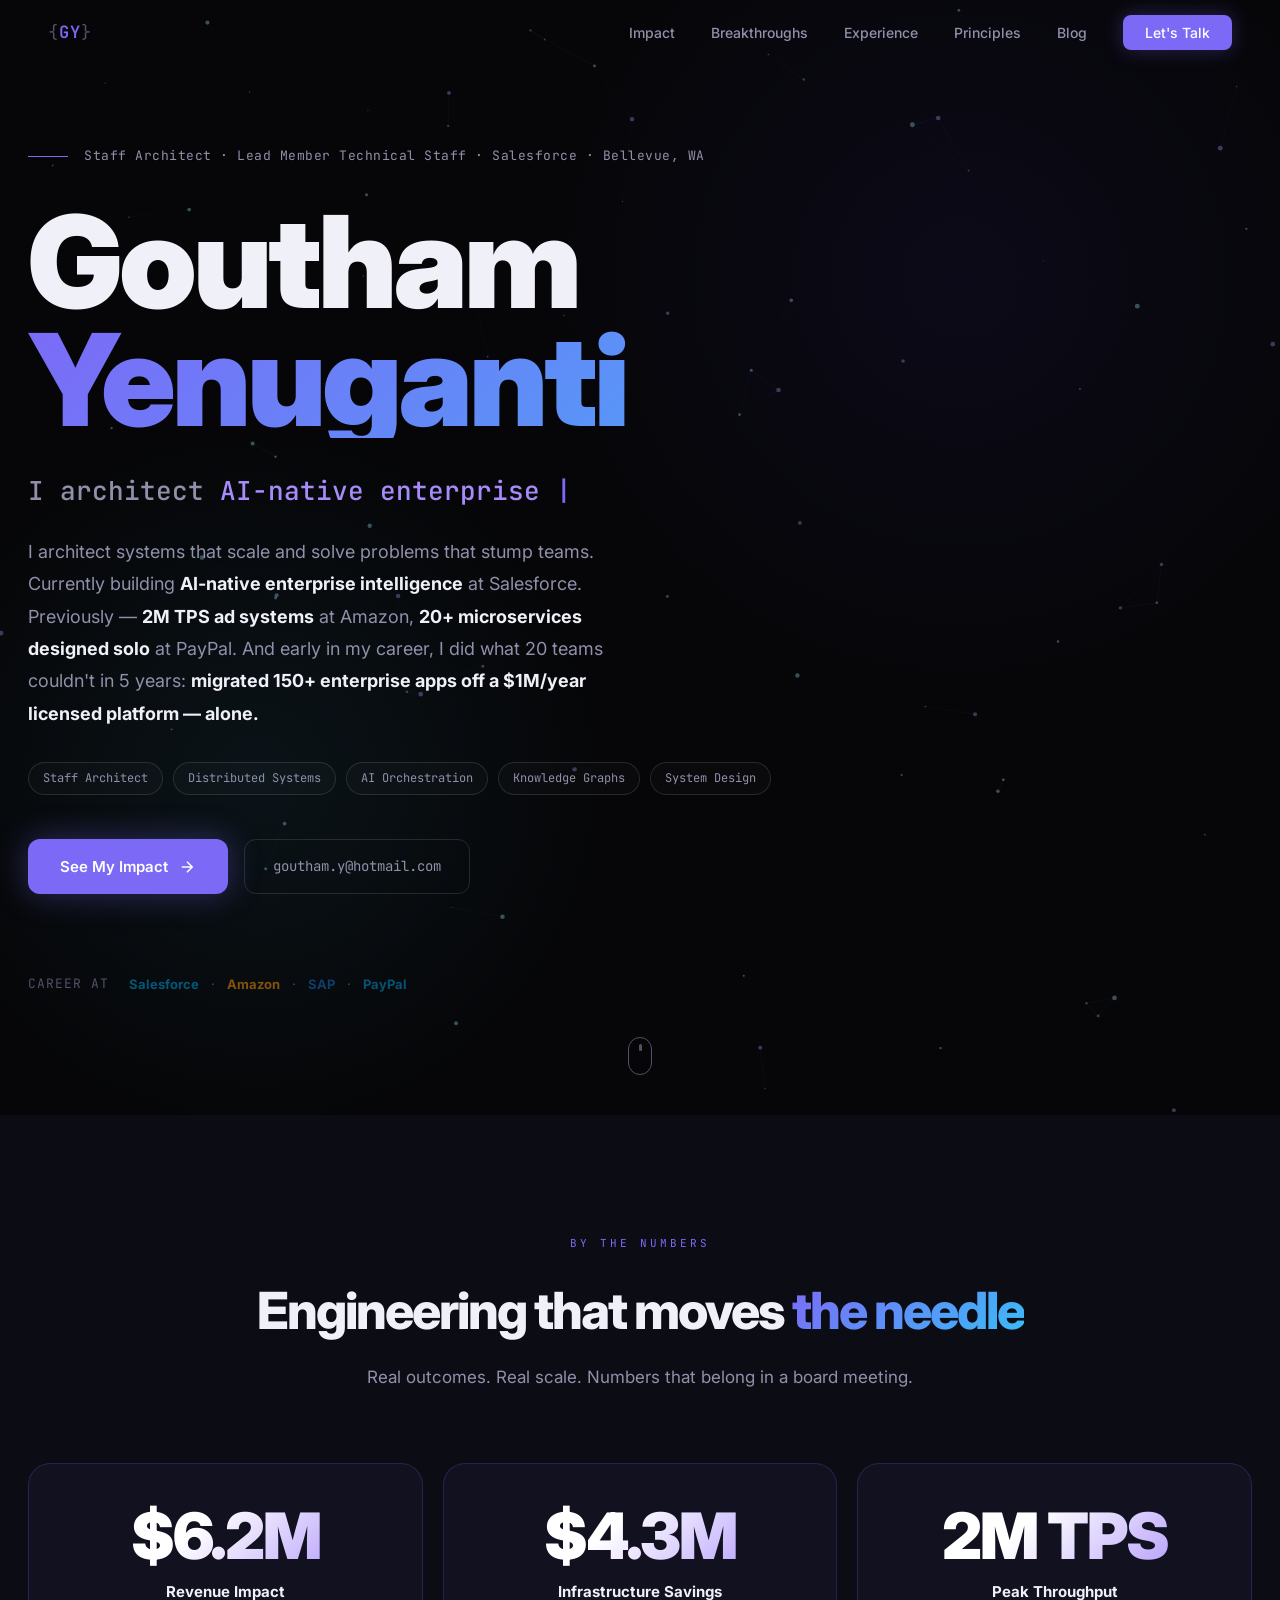
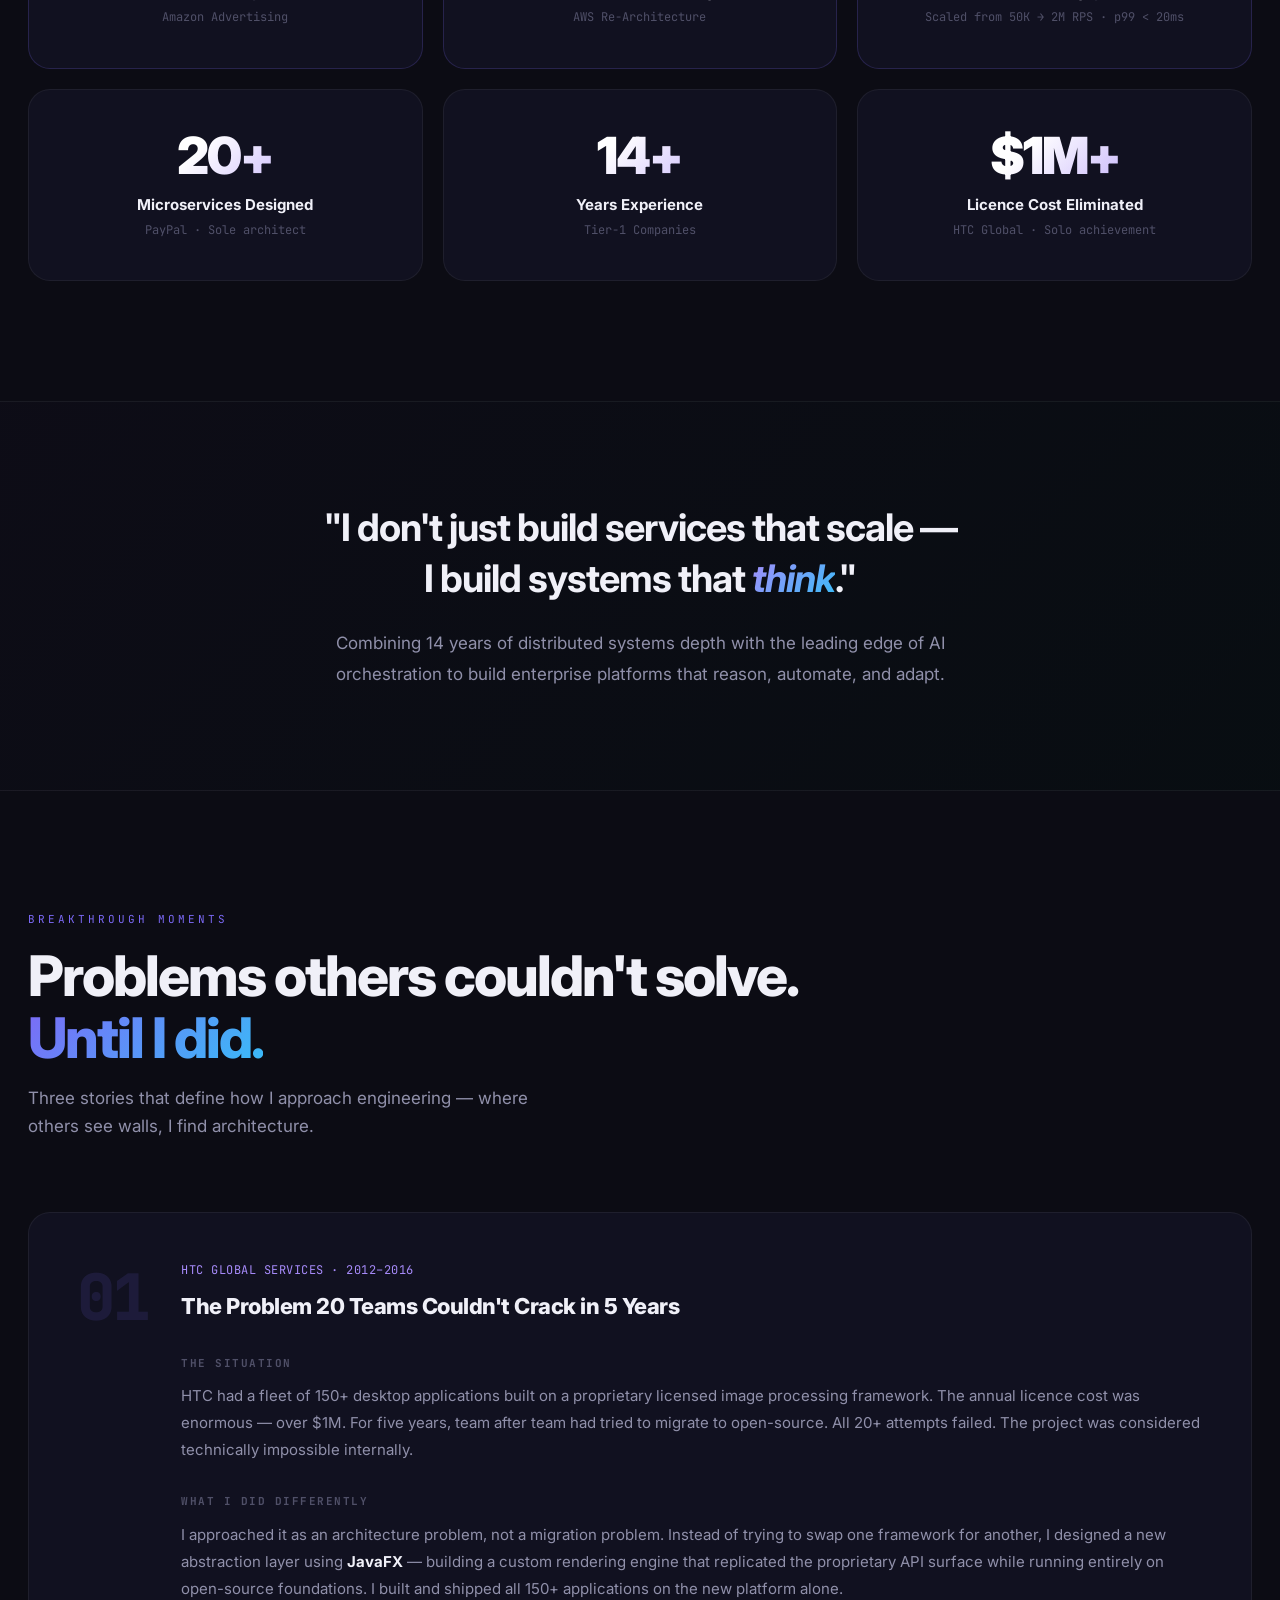
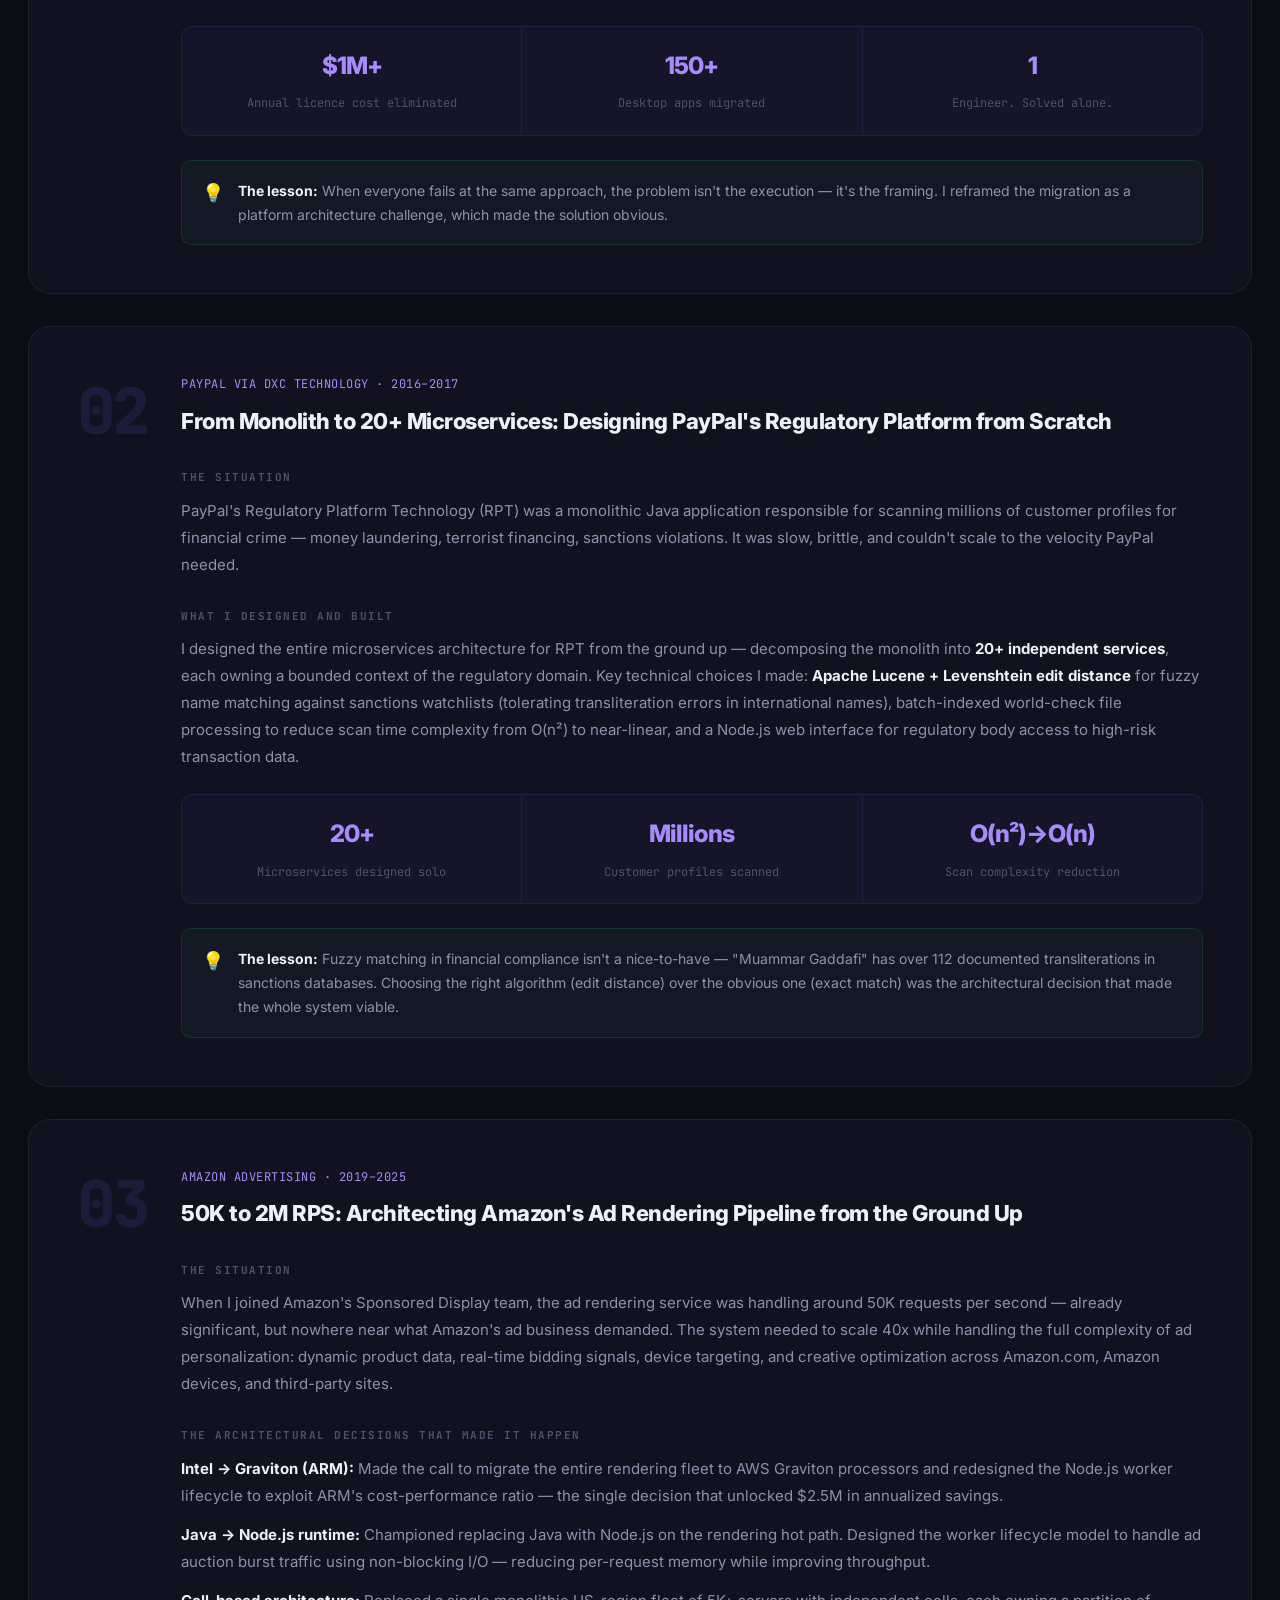
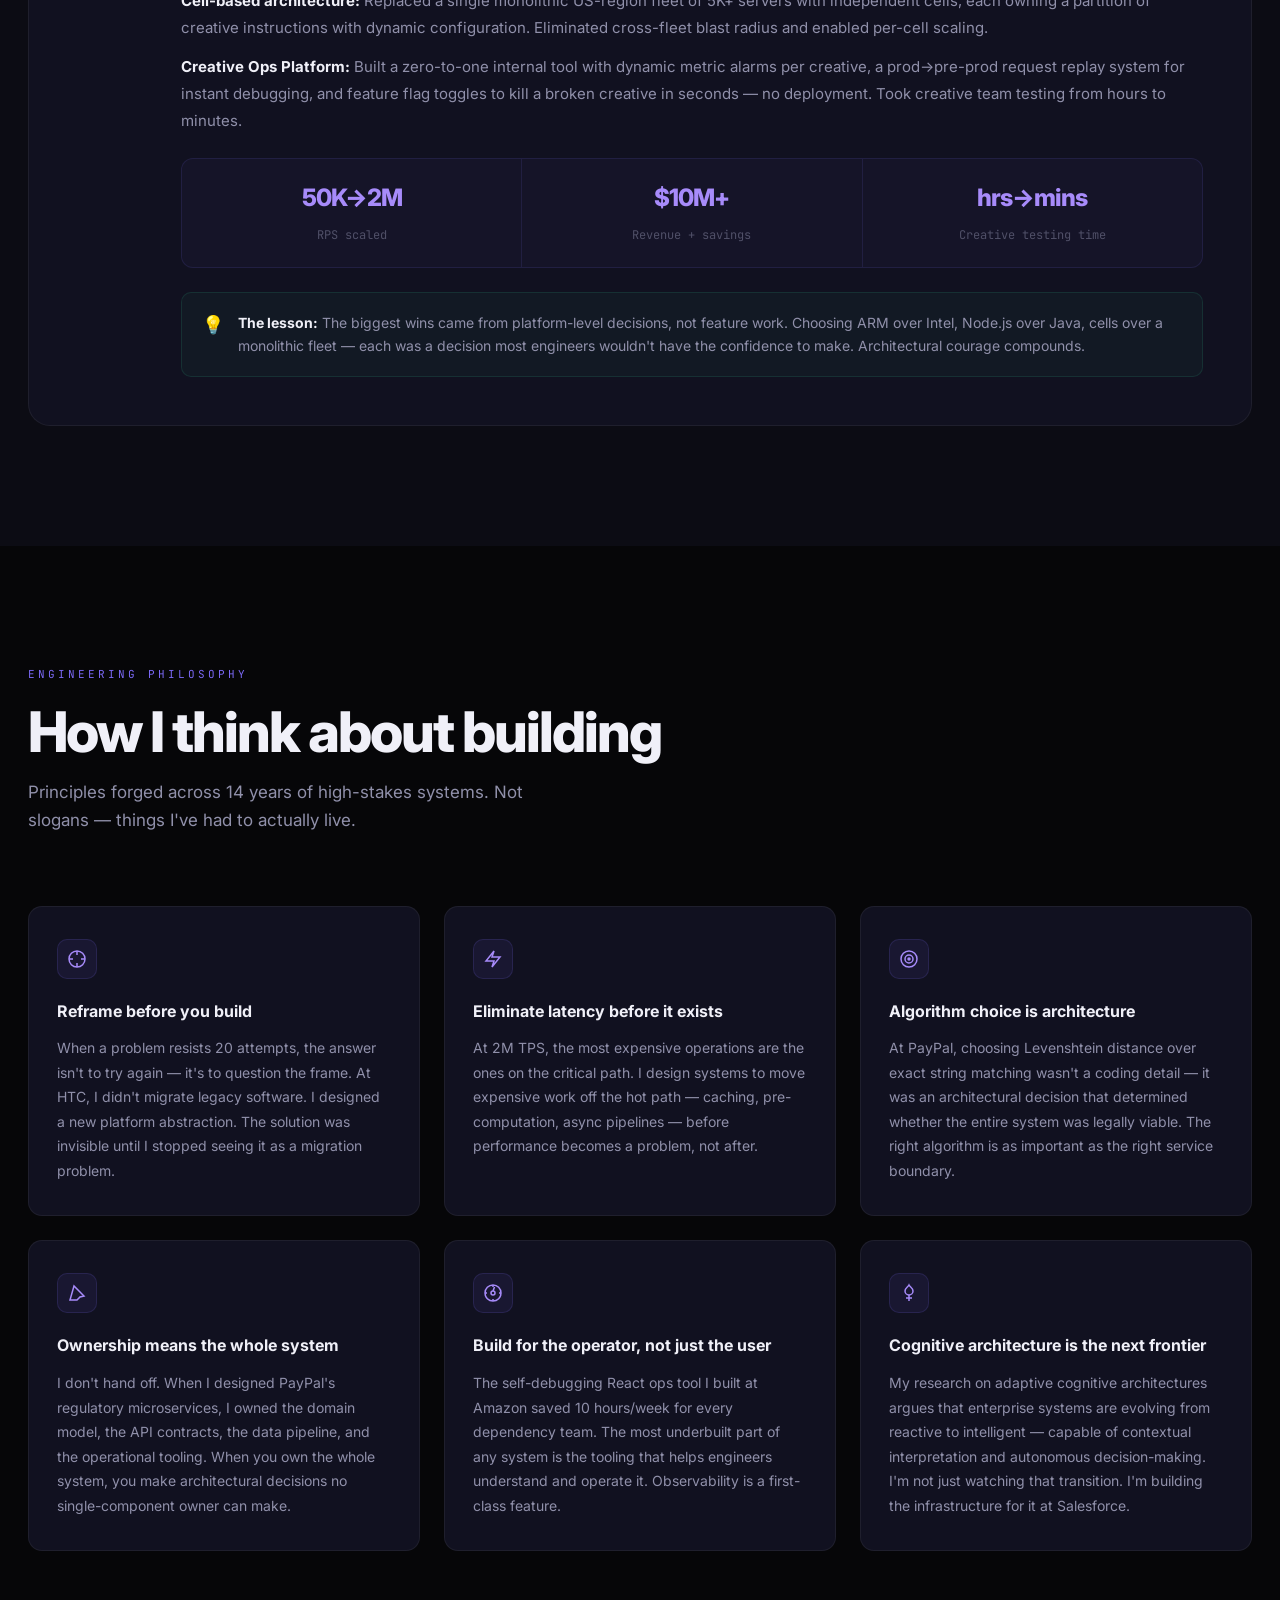
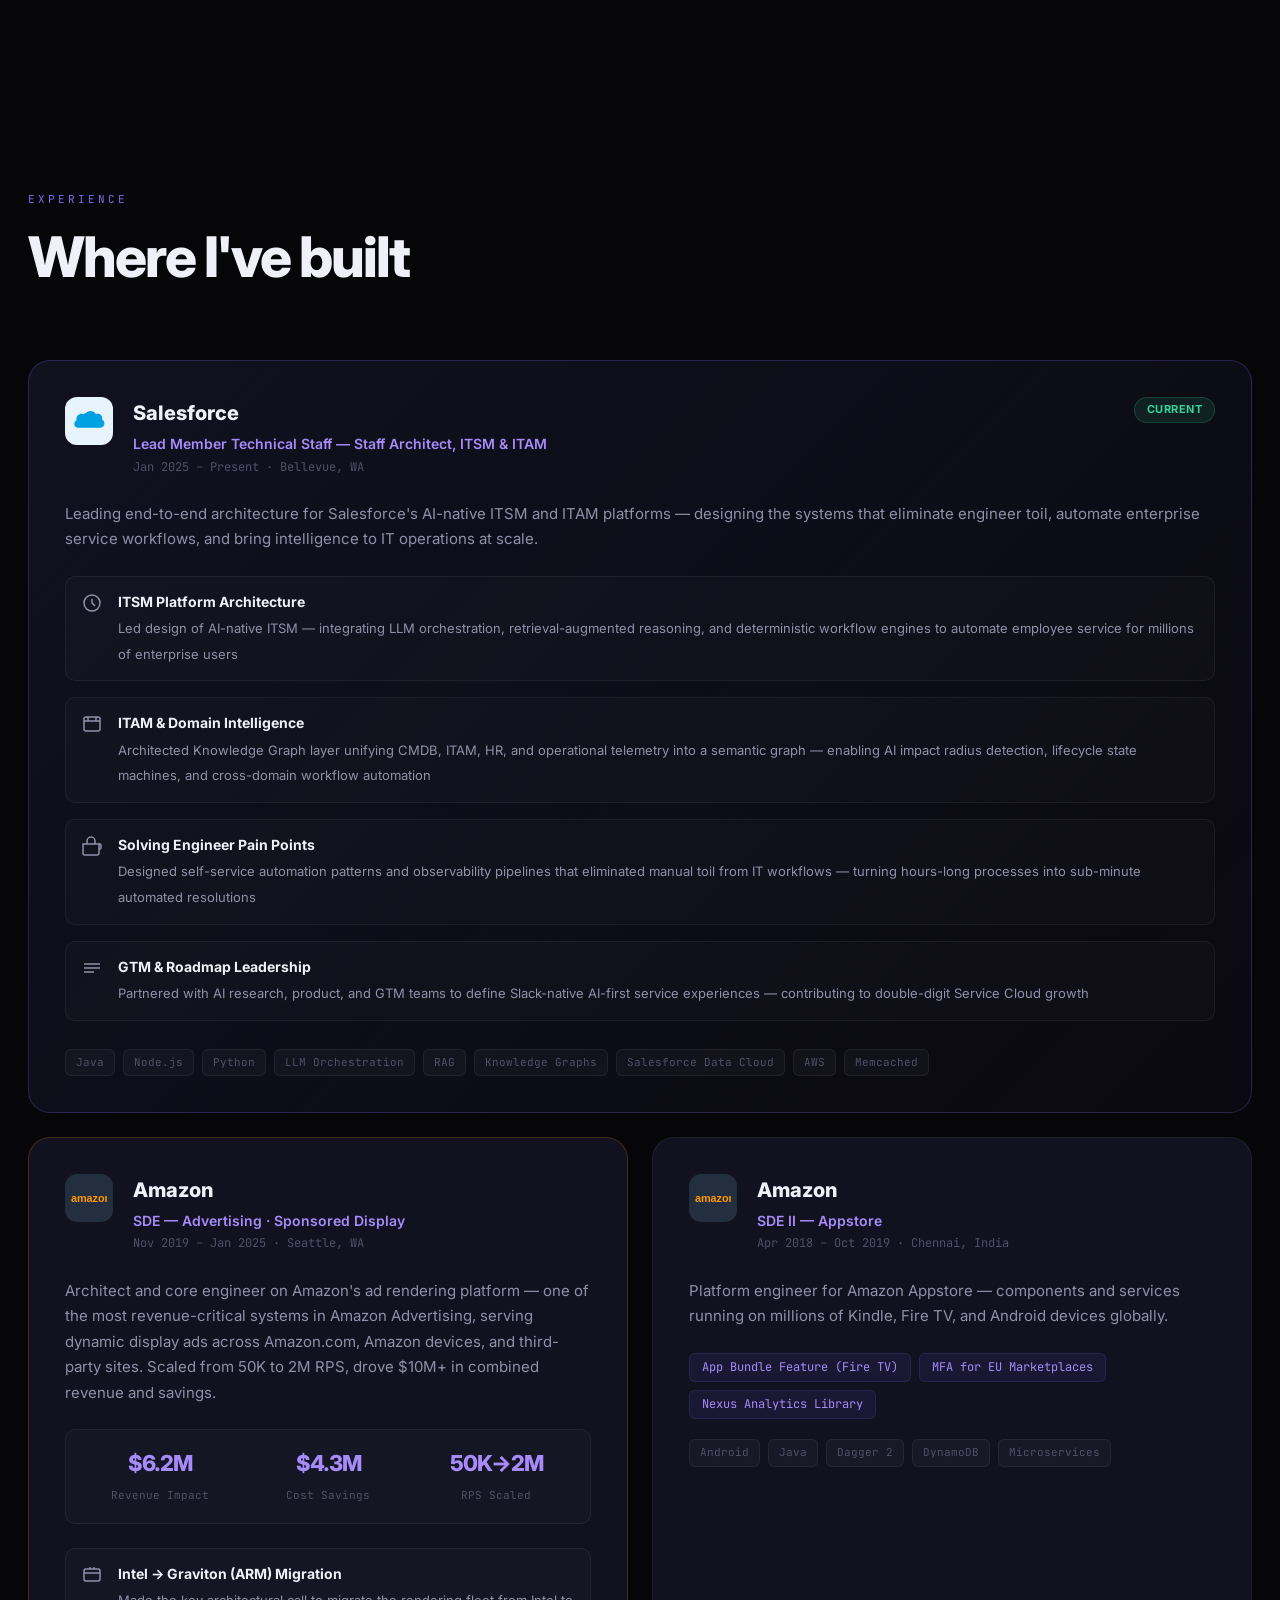
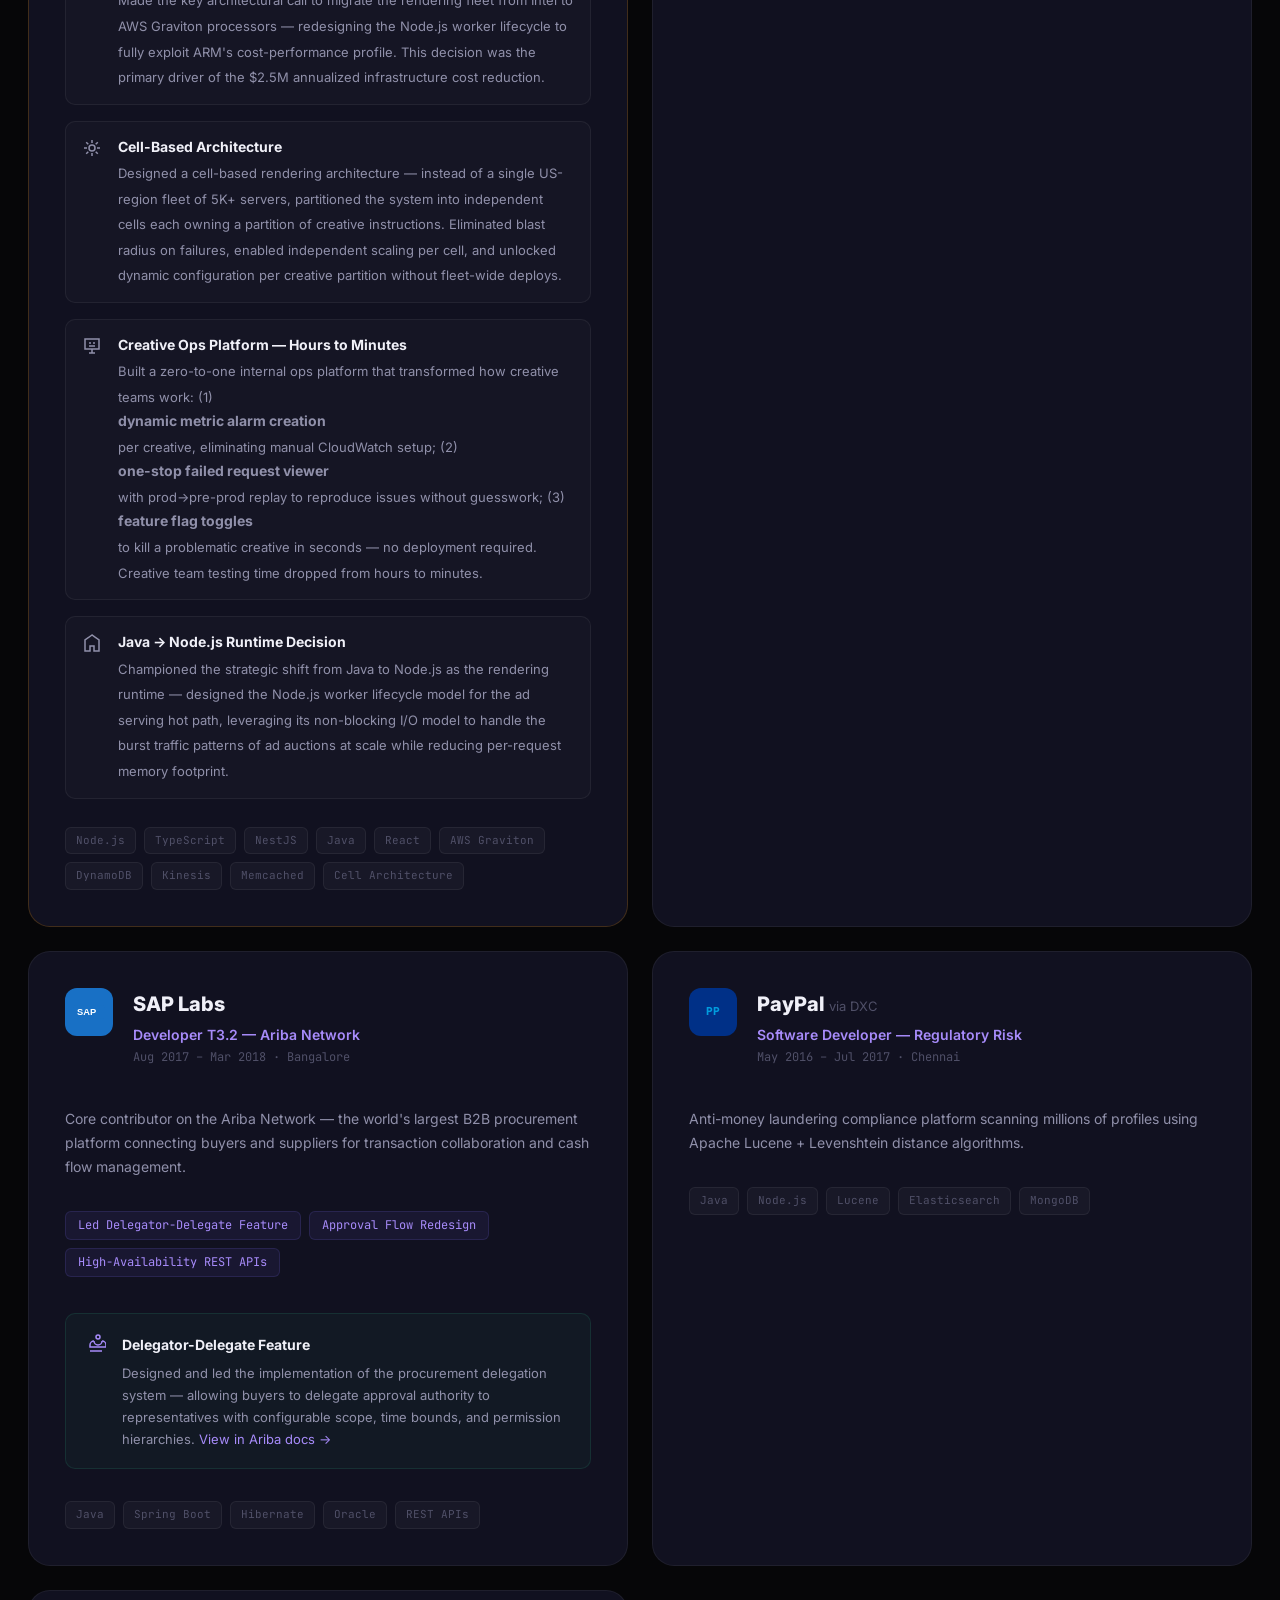
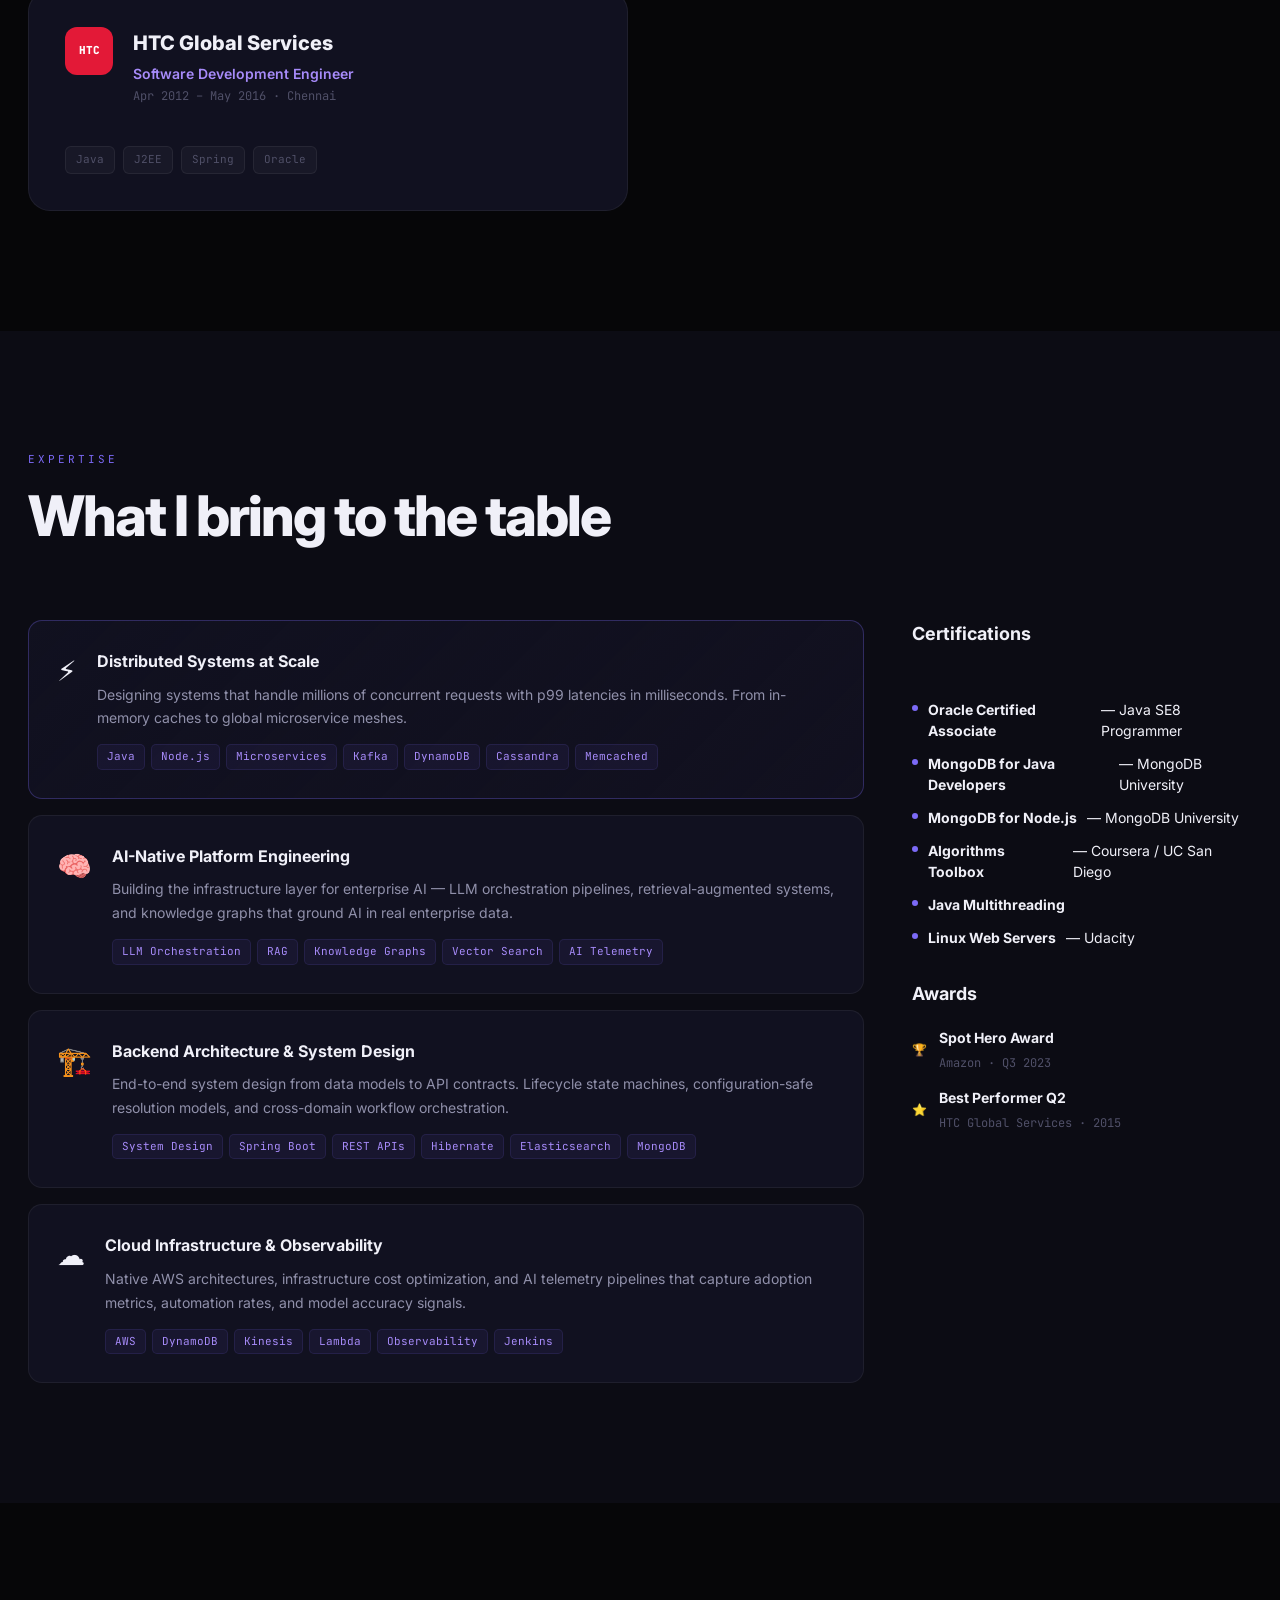
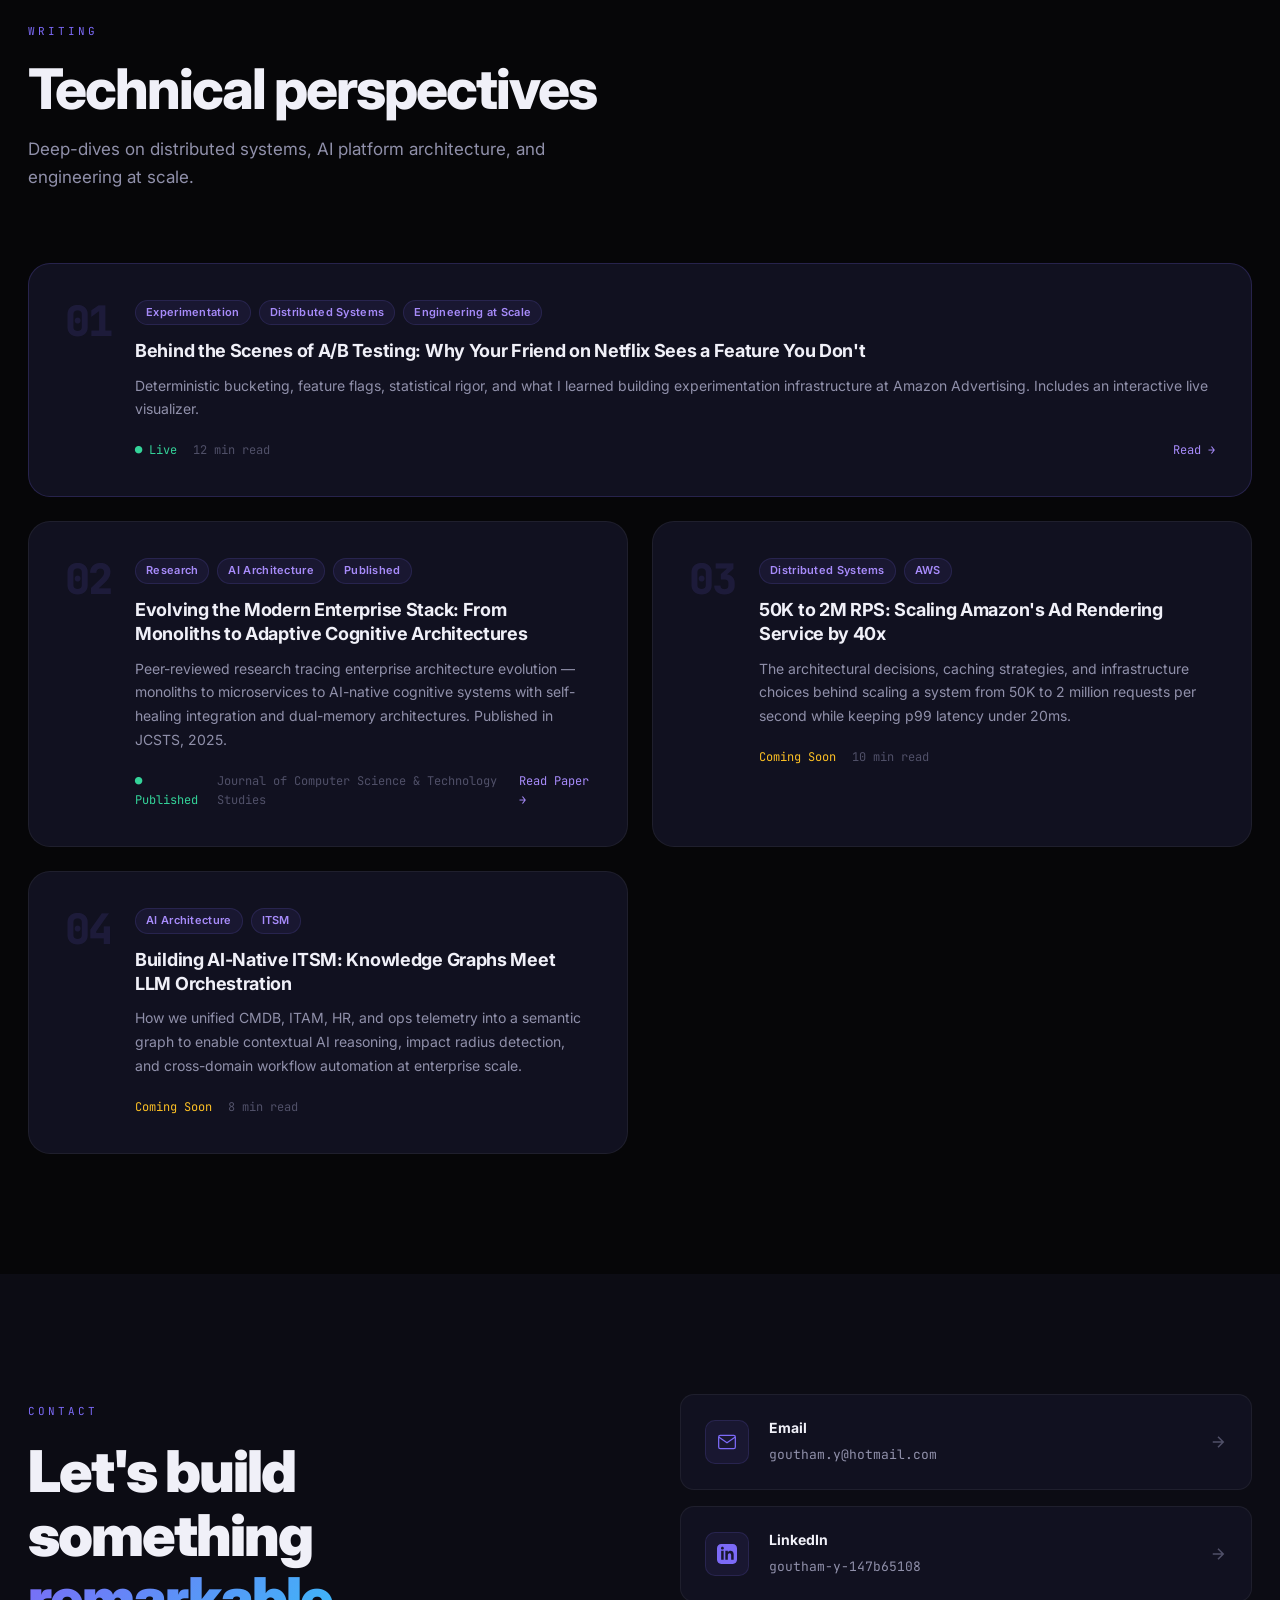
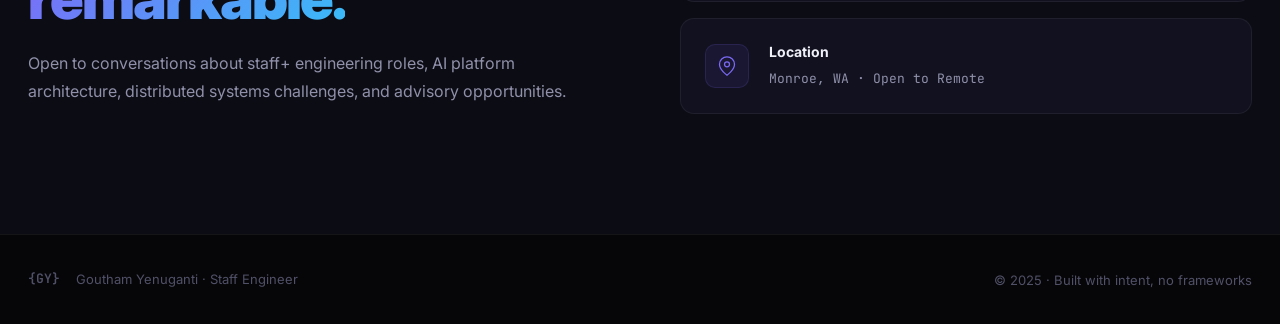
==== commit 60259e59: "Expand Amazon Ads card with full architectural story - Intel→Graviton migration decision and Node.js" ====
--- a/index.html
+++ b/index.html
@@ -224,17 +224,20 @@
               <p>When I joined Amazon's Sponsored Display team, the ad rendering service was handling around 50K requests per second — already significant, but nowhere near what Amazon's ad business demanded. The system needed to scale 40x while handling the full complexity of ad personalization: dynamic product data, real-time bidding signals, device targeting, and creative optimization across Amazon.com, Amazon devices, and third-party sites.</p>
             </div>
             <div class="bt-action">
-              <span class="bt-context-label">What I architected</span>
-              <p>I was one of the core engineers who designed the <strong>end-to-end ad rendering pipeline</strong> — from customer interaction signals flowing in through Kinesis, through the real-time bidding and targeting layer, to the rendering service that assembled and served the final ad creative. Key architectural decisions: a <strong>distributed in-memory cache</strong> for Amazon product data (eliminating synchronous catalog calls on the hot path), re-architecture to native AWS (EC2, Lambda, Kinesis), and a self-debugging <strong>React operations tool</strong> that gave dependency teams visibility into the pipeline without engineering escalations.</p>
+              <span class="bt-context-label">The architectural decisions that made it happen</span>
+              <p><strong>Intel → Graviton (ARM):</strong> Made the call to migrate the entire rendering fleet to AWS Graviton processors and redesigned the Node.js worker lifecycle to exploit ARM's cost-performance ratio — the single decision that unlocked $2.5M in annualized savings.</p>
+              <p><strong>Java → Node.js runtime:</strong> Championed replacing Java with Node.js on the rendering hot path. Designed the worker lifecycle model to handle ad auction burst traffic using non-blocking I/O — reducing per-request memory while improving throughput.</p>
+              <p><strong>Cell-based architecture:</strong> Replaced a single monolithic US-region fleet of 5K+ servers with independent cells, each owning a partition of creative instructions with dynamic configuration. Eliminated cross-fleet blast radius and enabled per-cell scaling.</p>
+              <p><strong>Creative Ops Platform:</strong> Built a zero-to-one internal tool with dynamic metric alarms per creative, a prod→pre-prod request replay system for instant debugging, and feature flag toggles to kill a broken creative in seconds — no deployment. Took creative team testing from hours to minutes.</p>
             </div>
             <div class="bt-outcome">
-              <div class="bt-stat"><span>50K→2M</span><small>RPS scaled end-to-end</small></div>
-              <div class="bt-stat"><span>&lt;20ms</span><small>p99 latency</small></div>
-              <div class="bt-stat"><span>$8.7M</span><small>Combined revenue + savings</small></div>
+              <div class="bt-stat"><span>50K→2M</span><small>RPS scaled</small></div>
+              <div class="bt-stat"><span>$10M+</span><small>Revenue + savings</small></div>
+              <div class="bt-stat"><span>hrs→mins</span><small>Creative testing time</small></div>
             </div>
             <div class="bt-insight">
               <span class="bt-insight-icon">💡</span>
-              <p><strong>The lesson:</strong> At 2M TPS, every synchronous call is a liability. I moved Amazon product data access off the critical path entirely with a distributed cache layer — turning a potential 50ms catalog lookup into a sub-millisecond memory read. Architecture is about eliminating latency before it exists.</p>
+              <p><strong>The lesson:</strong> The biggest wins came from platform-level decisions, not feature work. Choosing ARM over Intel, Node.js over Java, cells over a monolithic fleet — each was a decision most engineers wouldn't have the confidence to make. Architectural courage compounds.</p>
             </div>
           </div>
         </div>
@@ -358,7 +361,7 @@
           </div>
         </div>
 
-        <div class="exp-card" data-reveal>
+        <div class="exp-card exp-amazon-featured" data-reveal>
           <div class="exp-card-top">
             <div class="exp-logo amz-logo">
               <svg viewBox="0 0 60 24" fill="none"><text x="0" y="18" font-family="Arial" font-weight="bold" font-size="18" fill="#FF9900">amazon</text></svg>
@@ -369,14 +372,52 @@
               <span class="exp-period">Nov 2019 – Jan 2025 · Seattle, WA</span>
             </div>
           </div>
-          <p class="exp-summary">Core engineer on the ad rendering platform serving Amazon.com, Amazon devices, and 3rd-party sites — one of the most revenue-critical systems at Amazon.</p>
+          <p class="exp-summary">Architect and core engineer on Amazon's ad rendering platform — one of the most revenue-critical systems in Amazon Advertising, serving dynamic display ads across Amazon.com, Amazon devices, and third-party sites. Scaled from 50K to 2M RPS, drove $10M+ in combined revenue and savings.</p>
           <div class="exp-metrics-row">
             <div class="exp-metric"><span>$6.2M</span><small>Revenue Impact</small></div>
-            <div class="exp-metric"><span>$2.5M</span><small>Cost Reduction</small></div>
+            <div class="exp-metric"><span>$4.3M</span><small>Cost Savings</small></div>
             <div class="exp-metric"><span>50K→2M</span><small>RPS Scaled</small></div>
           </div>
+          <div class="exp-highlights">
+            <div class="exp-highlight">
+              <span class="exp-highlight-icon">
+                <svg viewBox="0 0 20 20" fill="none" stroke="currentColor" stroke-width="1.5" width="20" height="20"><rect x="2" y="4" width="16" height="12" rx="2"/><path d="M8 4V2M12 4V2M2 8h16"/></svg>
+              </span>
+              <div>
+                <strong>Intel → Graviton (ARM) Migration</strong>
+                <span>Made the key architectural call to migrate the rendering fleet from Intel to AWS Graviton processors — redesigning the Node.js worker lifecycle to fully exploit ARM's cost-performance profile. This decision was the primary driver of the $2.5M annualized infrastructure cost reduction.</span>
+              </div>
+            </div>
+            <div class="exp-highlight">
+              <span class="exp-highlight-icon">
+                <svg viewBox="0 0 20 20" fill="none" stroke="currentColor" stroke-width="1.5" width="20" height="20"><circle cx="10" cy="10" r="3"/><path d="M10 2v3M10 15v3M2 10h3M15 10h3M4.2 4.2l2.1 2.1M13.7 13.7l2.1 2.1M4.2 15.8l2.1-2.1M13.7 6.3l2.1-2.1"/></svg>
+              </span>
+              <div>
+                <strong>Cell-Based Architecture</strong>
+                <span>Designed a cell-based rendering architecture — instead of a single US-region fleet of 5K+ servers, partitioned the system into independent cells each owning a partition of creative instructions. Eliminated blast radius on failures, enabled independent scaling per cell, and unlocked dynamic configuration per creative partition without fleet-wide deploys.</span>
+              </div>
+            </div>
+            <div class="exp-highlight">
+              <span class="exp-highlight-icon">
+                <svg viewBox="0 0 20 20" fill="none" stroke="currentColor" stroke-width="1.5" width="20" height="20"><path d="M3 3h14v10H3z"/><path d="M7 17h6M10 13v4"/><path d="M7 7h2M11 7h2M7 10h6"/></svg>
+              </span>
+              <div>
+                <strong>Creative Ops Platform — Hours to Minutes</strong>
+                <span>Built a zero-to-one internal ops platform that transformed how creative teams work: (1) <strong>dynamic metric alarm creation</strong> per creative, eliminating manual CloudWatch setup; (2) <strong>one-stop failed request viewer</strong> with prod→pre-prod replay to reproduce issues without guesswork; (3) <strong>feature flag toggles</strong> to kill a problematic creative in seconds — no deployment required. Creative team testing time dropped from hours to minutes.</span>
+              </div>
+            </div>
+            <div class="exp-highlight">
+              <span class="exp-highlight-icon">
+                <svg viewBox="0 0 20 20" fill="none" stroke="currentColor" stroke-width="1.5" width="20" height="20"><path d="M10 2L3 7v11h5v-5h4v5h5V7z"/></svg>
+              </span>
+              <div>
+                <strong>Java → Node.js Runtime Decision</strong>
+                <span>Championed the strategic shift from Java to Node.js as the rendering runtime — designed the Node.js worker lifecycle model for the ad serving hot path, leveraging its non-blocking I/O model to handle the burst traffic patterns of ad auctions at scale while reducing per-request memory footprint.</span>
+              </div>
+            </div>
+          </div>
           <div class="exp-stack">
-            <span>Java</span><span>Node.js</span><span>TypeScript</span><span>NestJS</span><span>React</span><span>DynamoDB</span><span>Kinesis</span><span>Memcached</span>
+            <span>Node.js</span><span>TypeScript</span><span>NestJS</span><span>Java</span><span>React</span><span>AWS Graviton</span><span>DynamoDB</span><span>Kinesis</span><span>Memcached</span><span>Cell Architecture</span>
           </div>
         </div>
 
--- a/css/style.css
+++ b/css/style.css
@@ -392,6 +392,9 @@
 }
 
 .exp-small { display: flex; flex-direction: column; gap: 16px; }
+.exp-amazon-featured { border-color: rgba(255,153,0,0.2); }
+.exp-amazon-featured:hover { border-color: rgba(255,153,0,0.4); box-shadow: 0 16px 48px rgba(255,153,0,0.06); }
+.bt-action p + p { margin-top: 12px; }
 
 /* ===== EXPERTISE ===== */
 .expertise { background: var(--bg-1); }
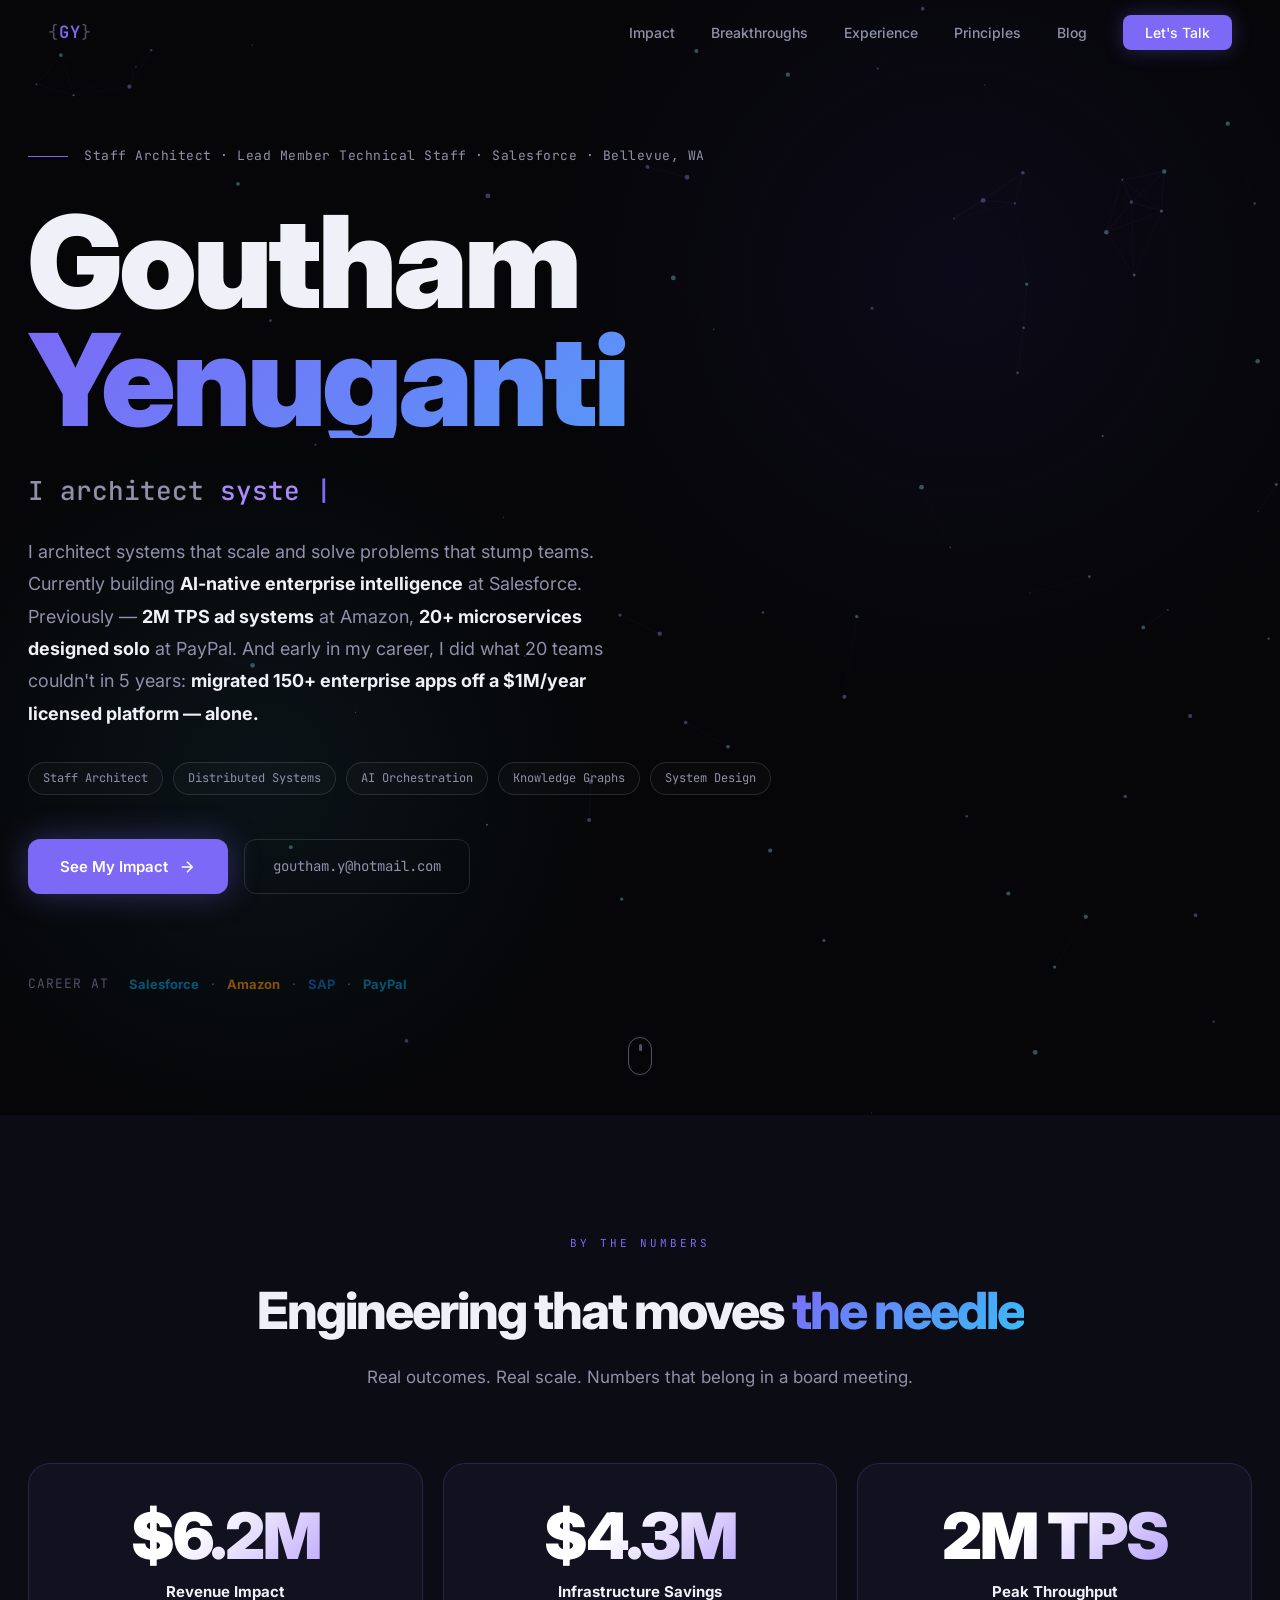
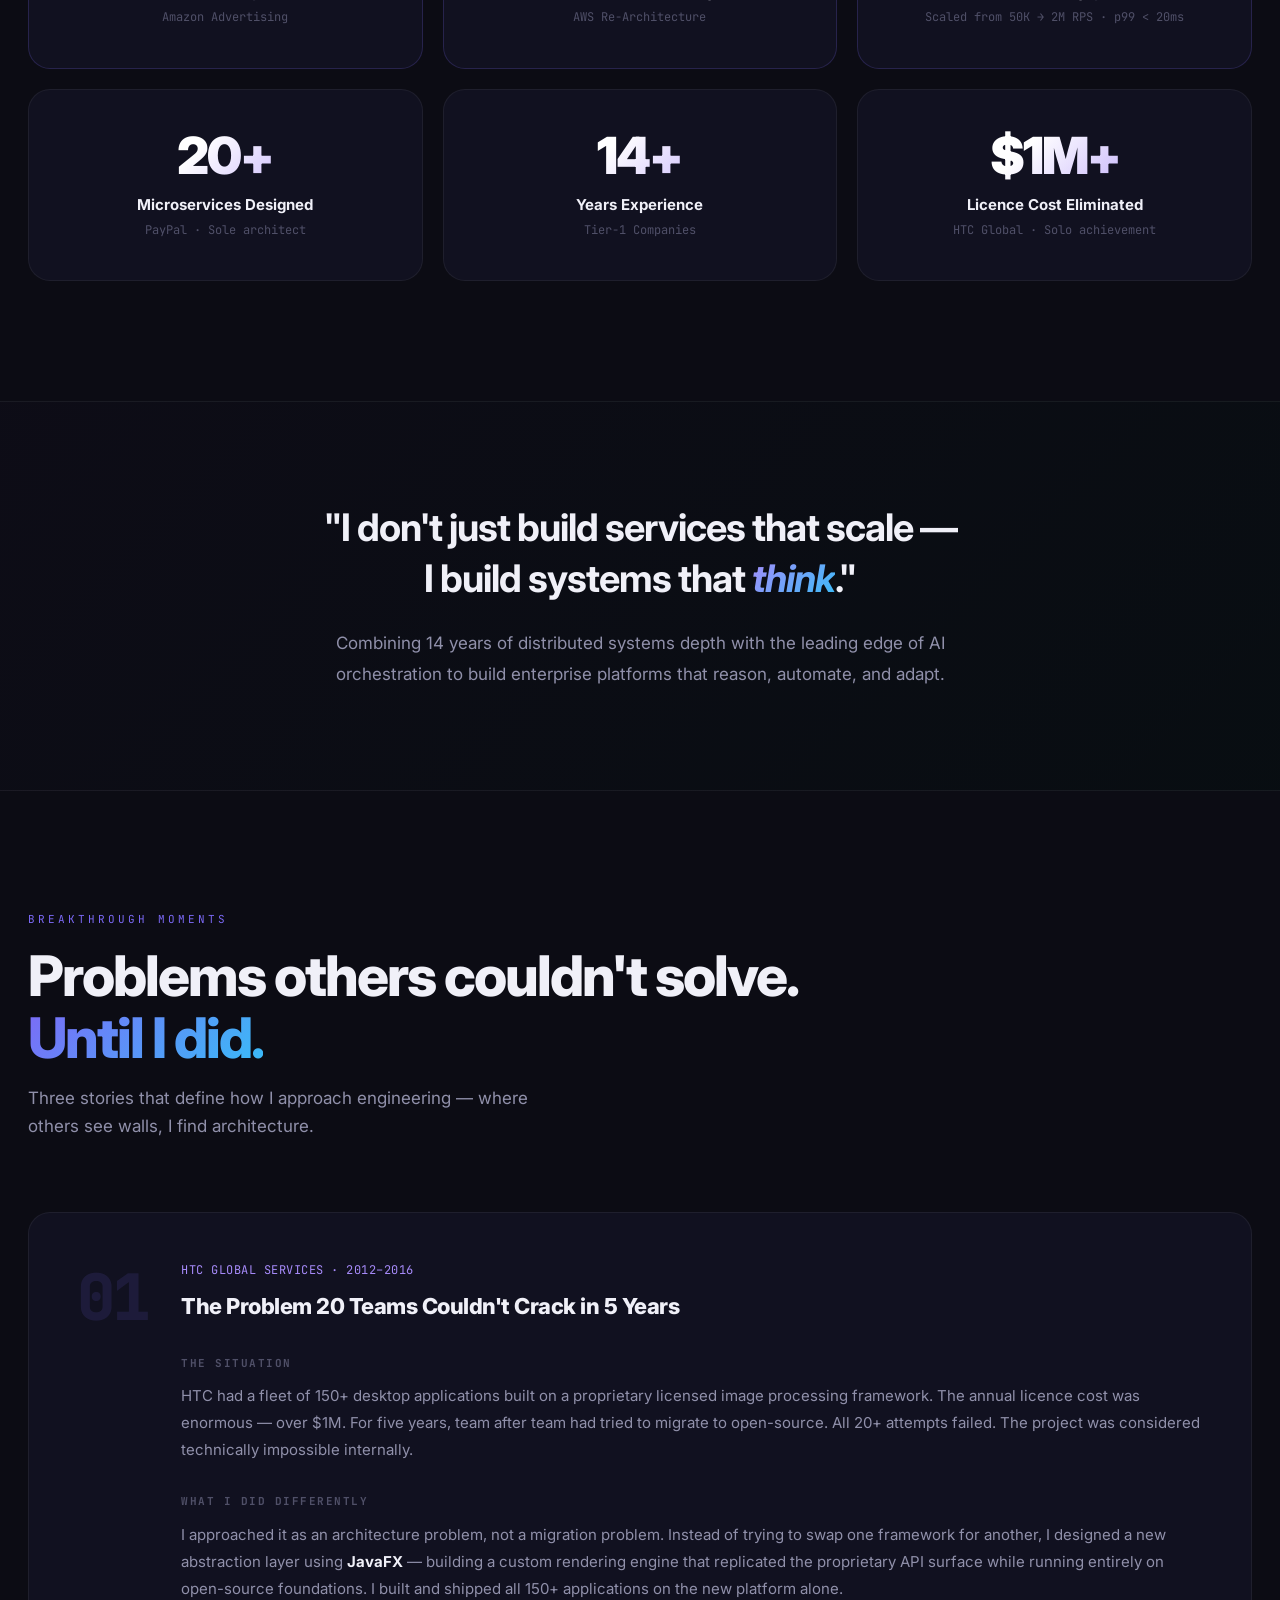
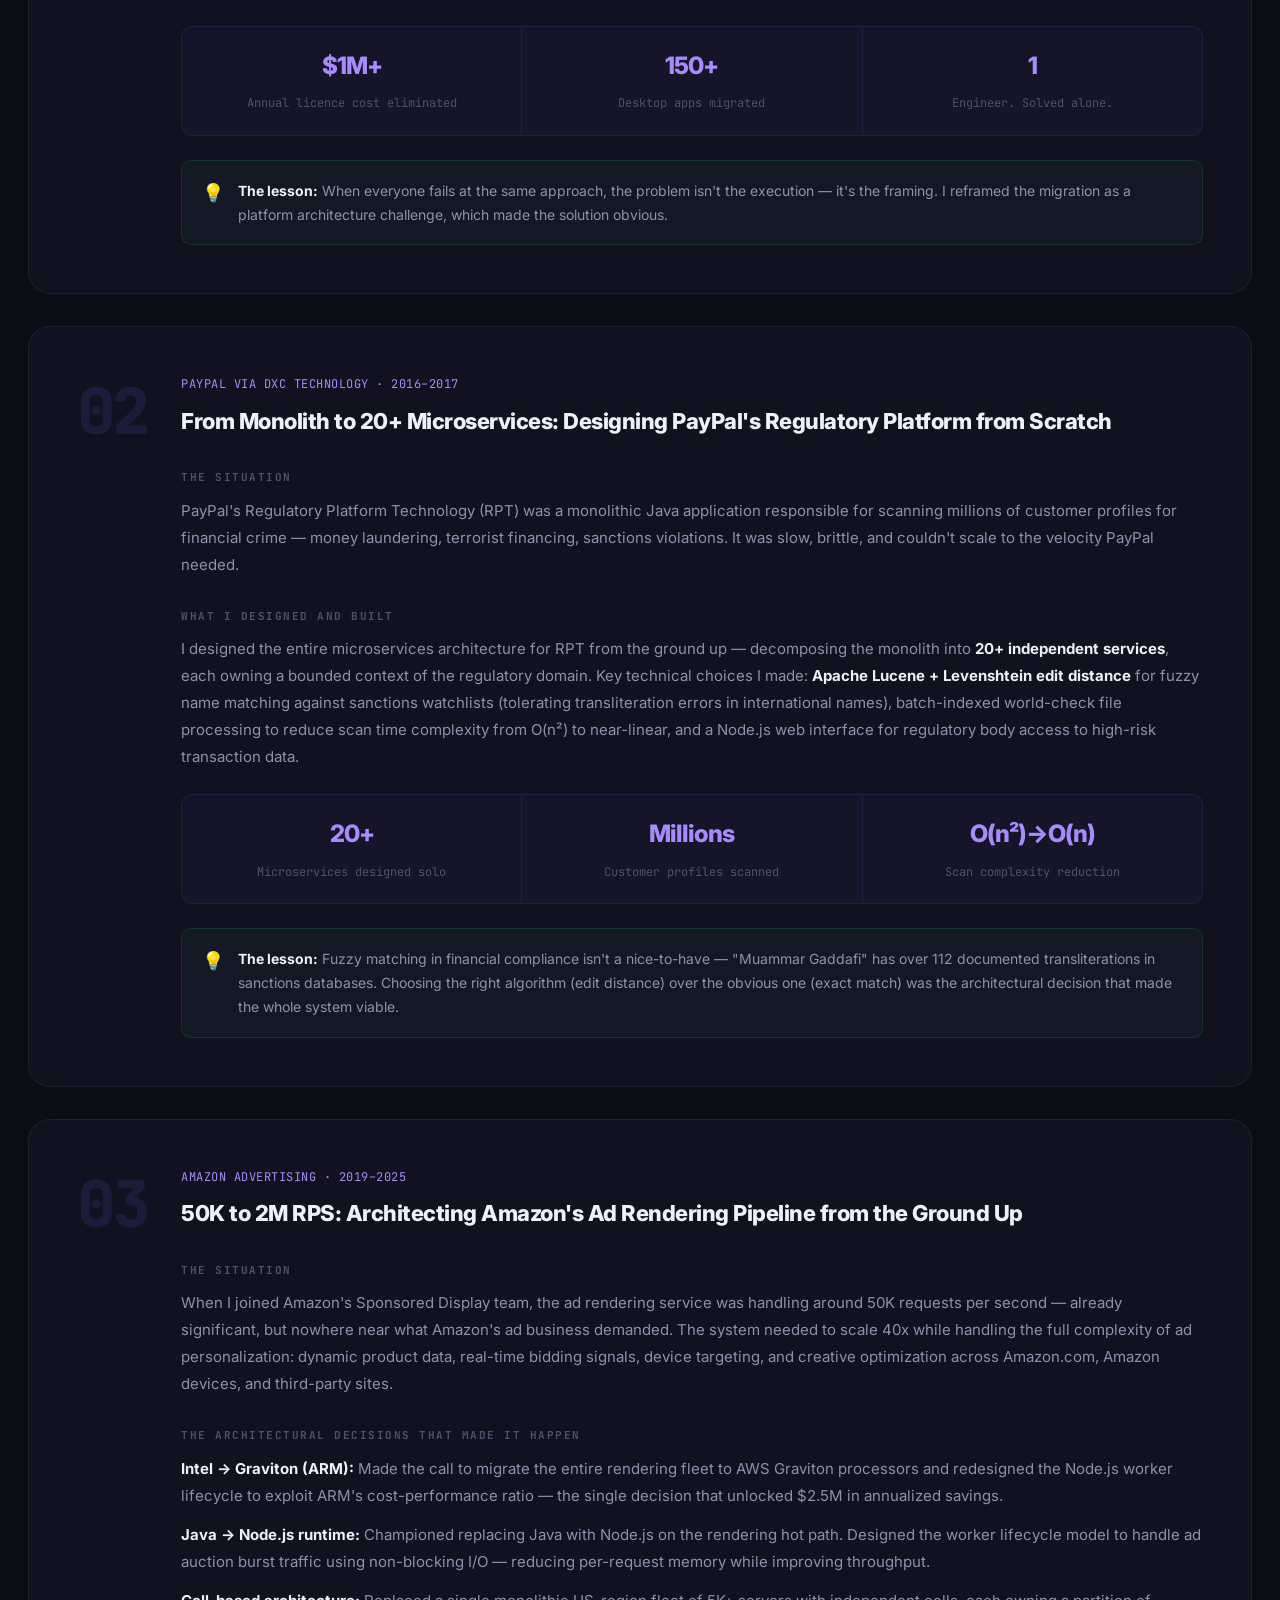
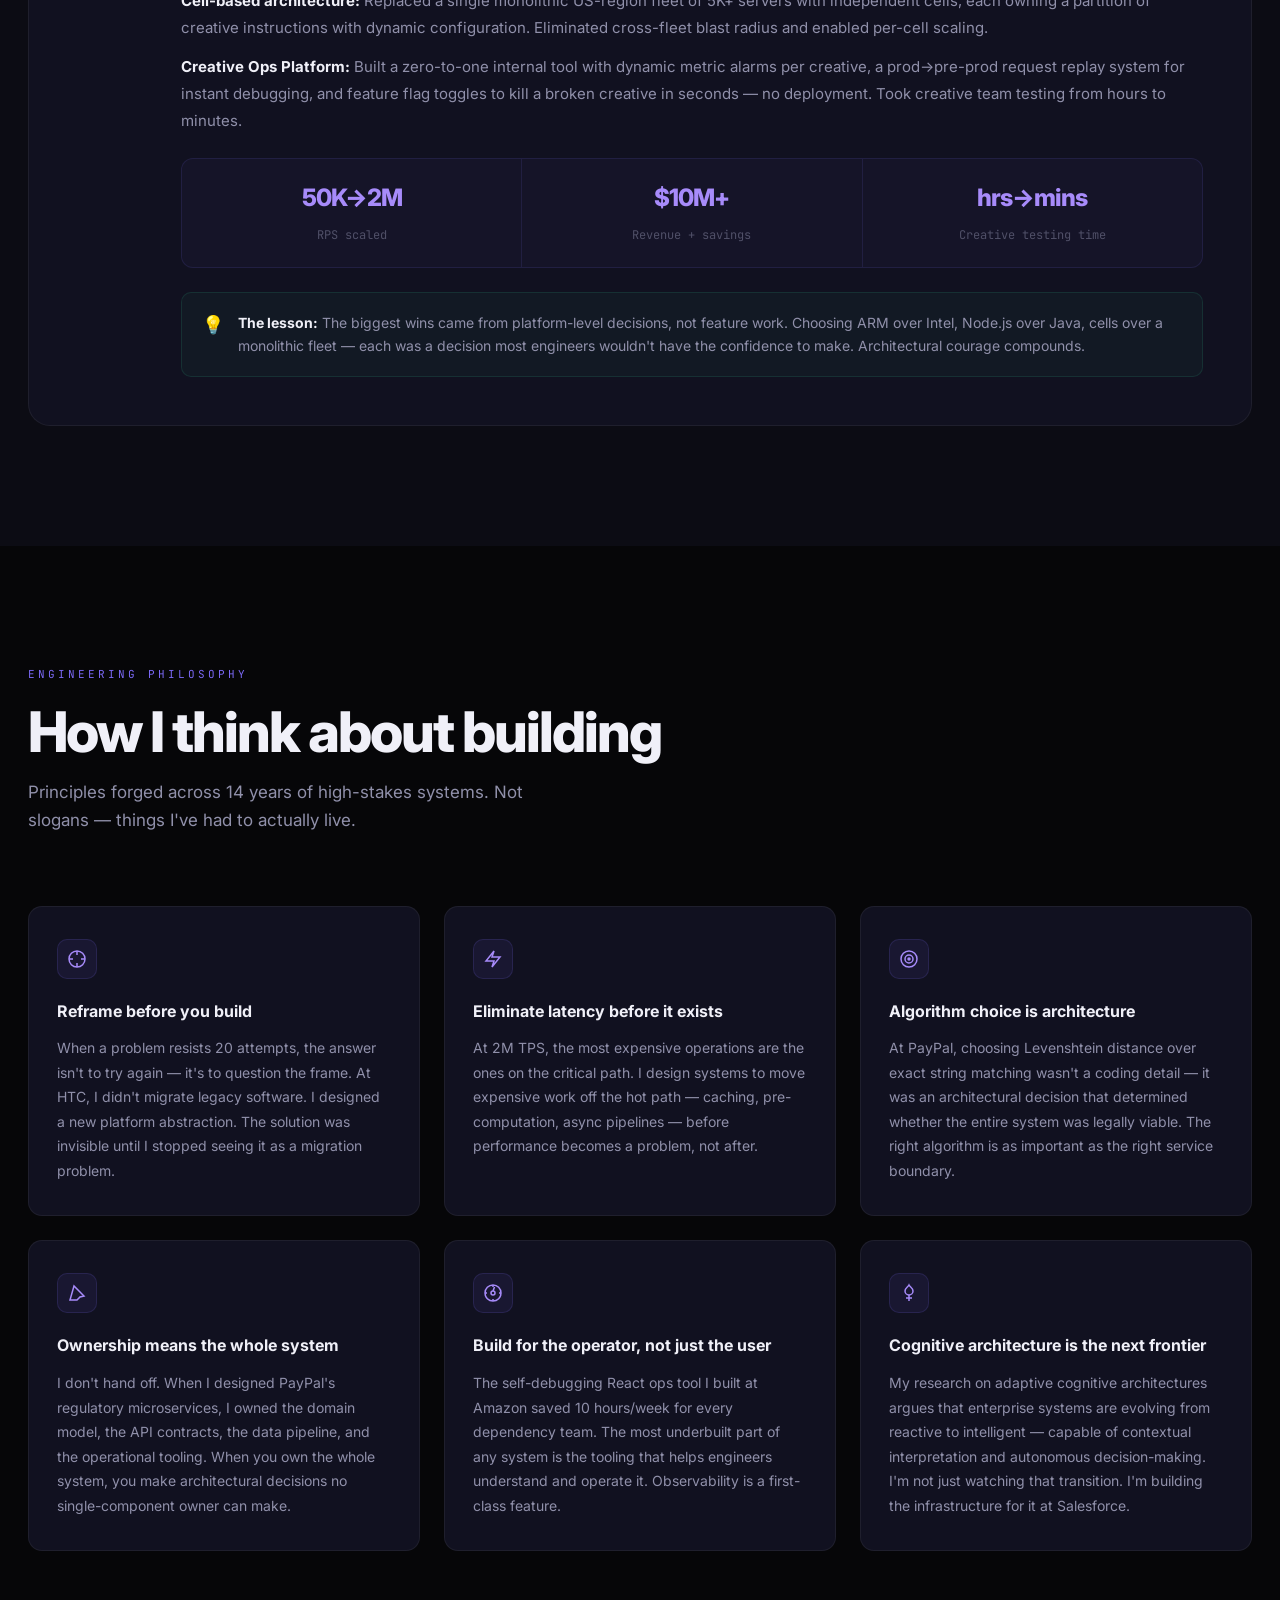
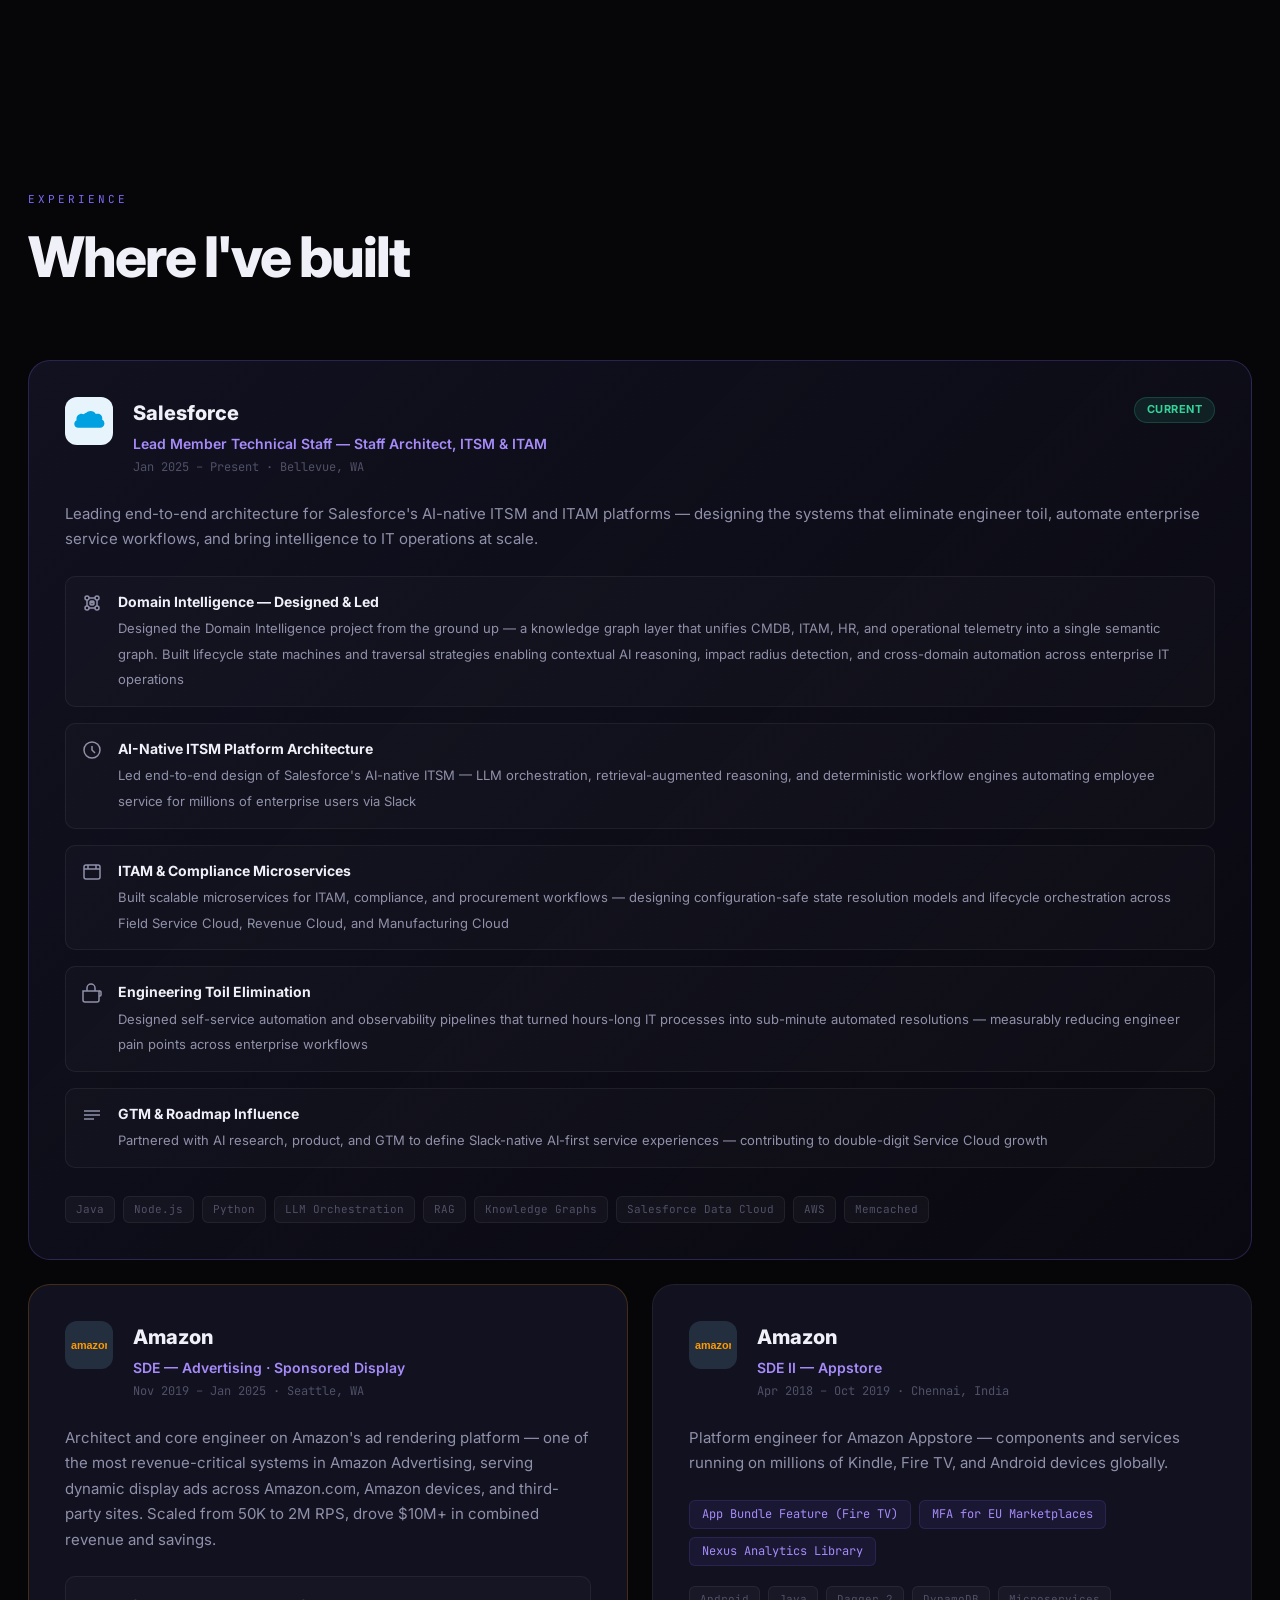
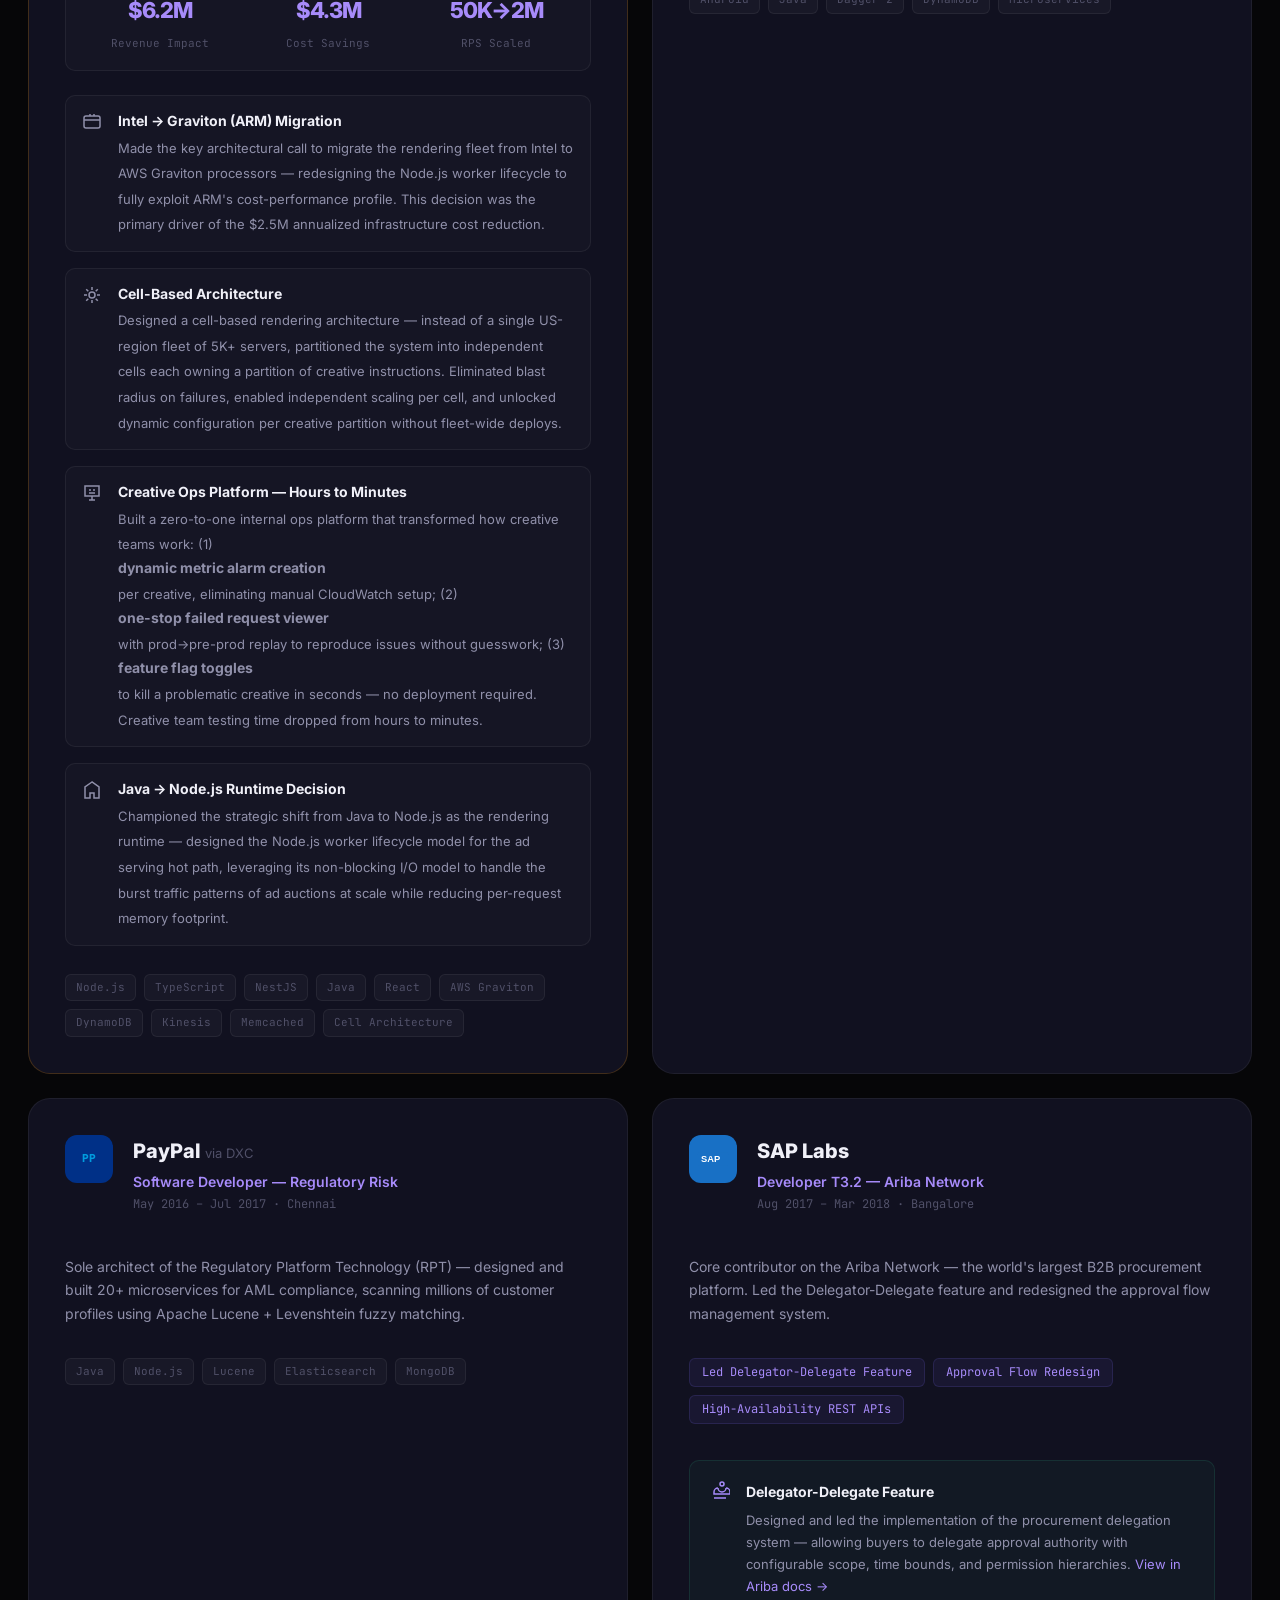
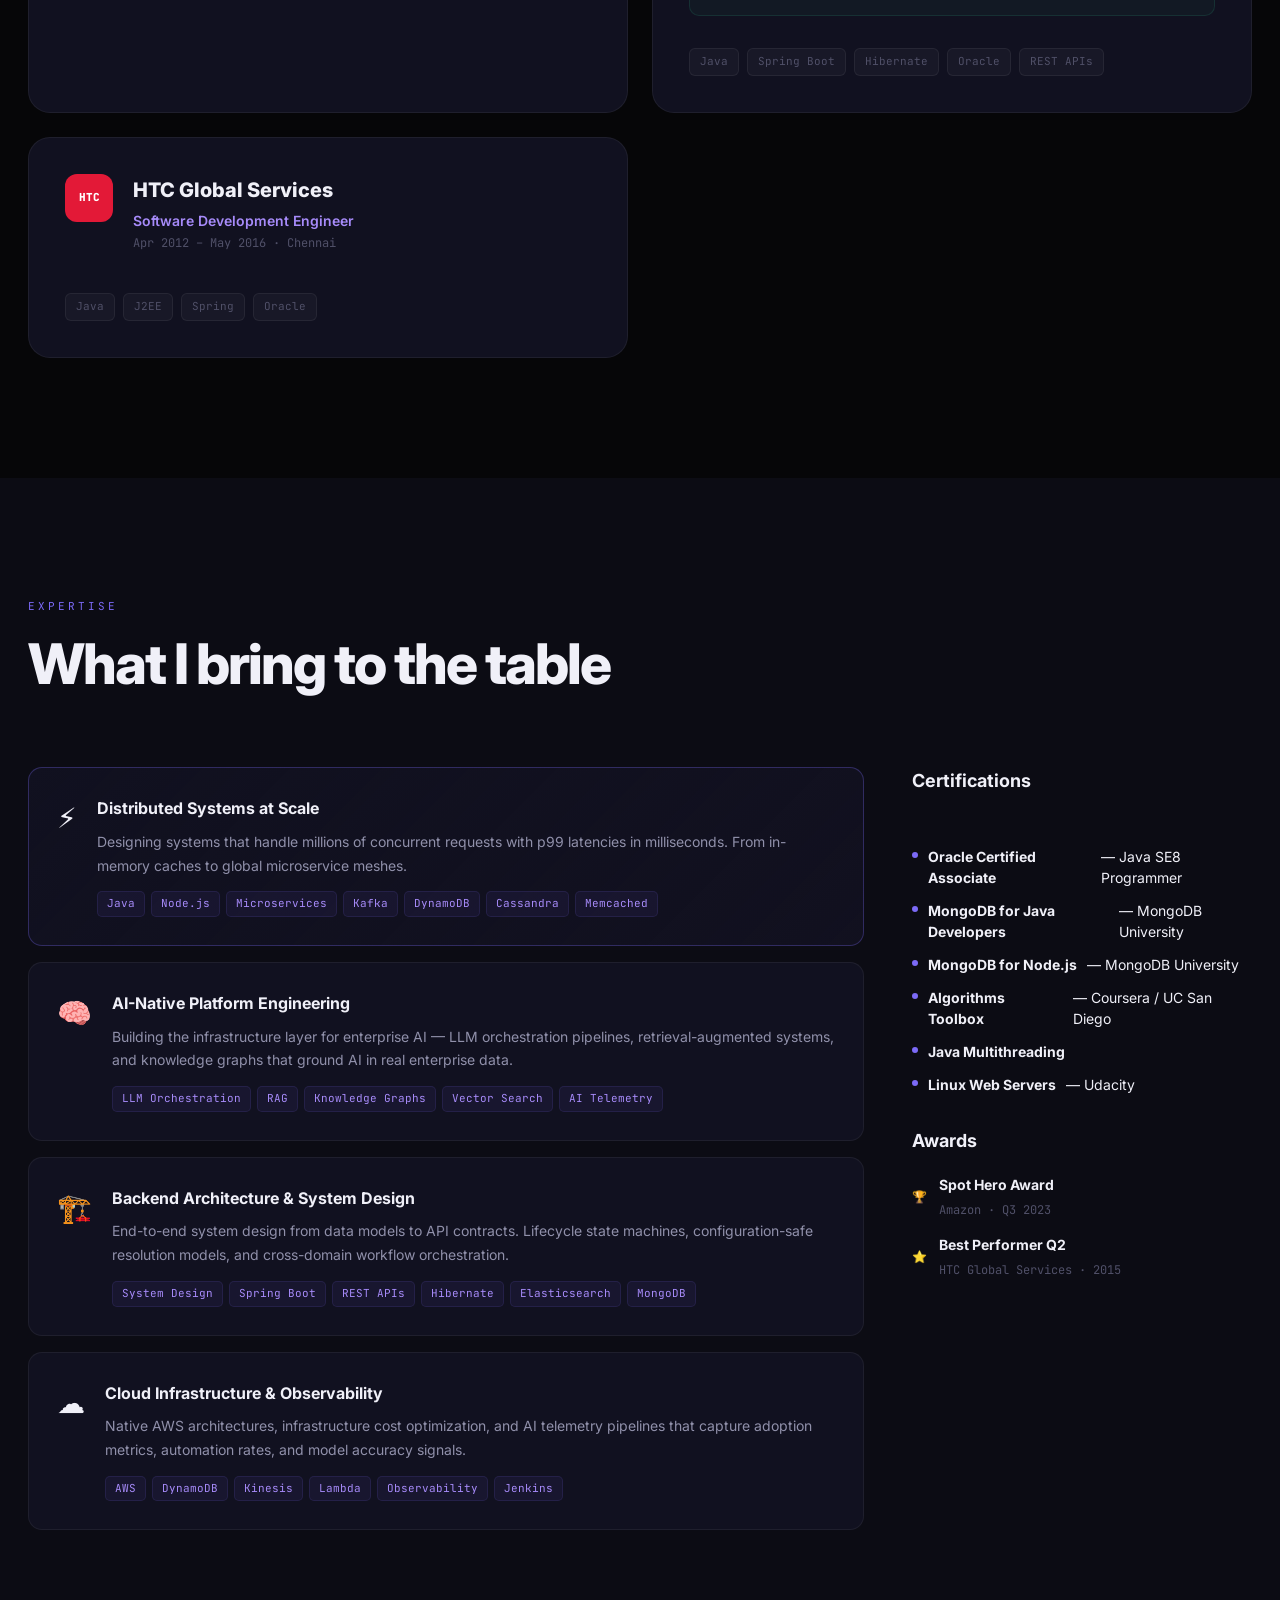
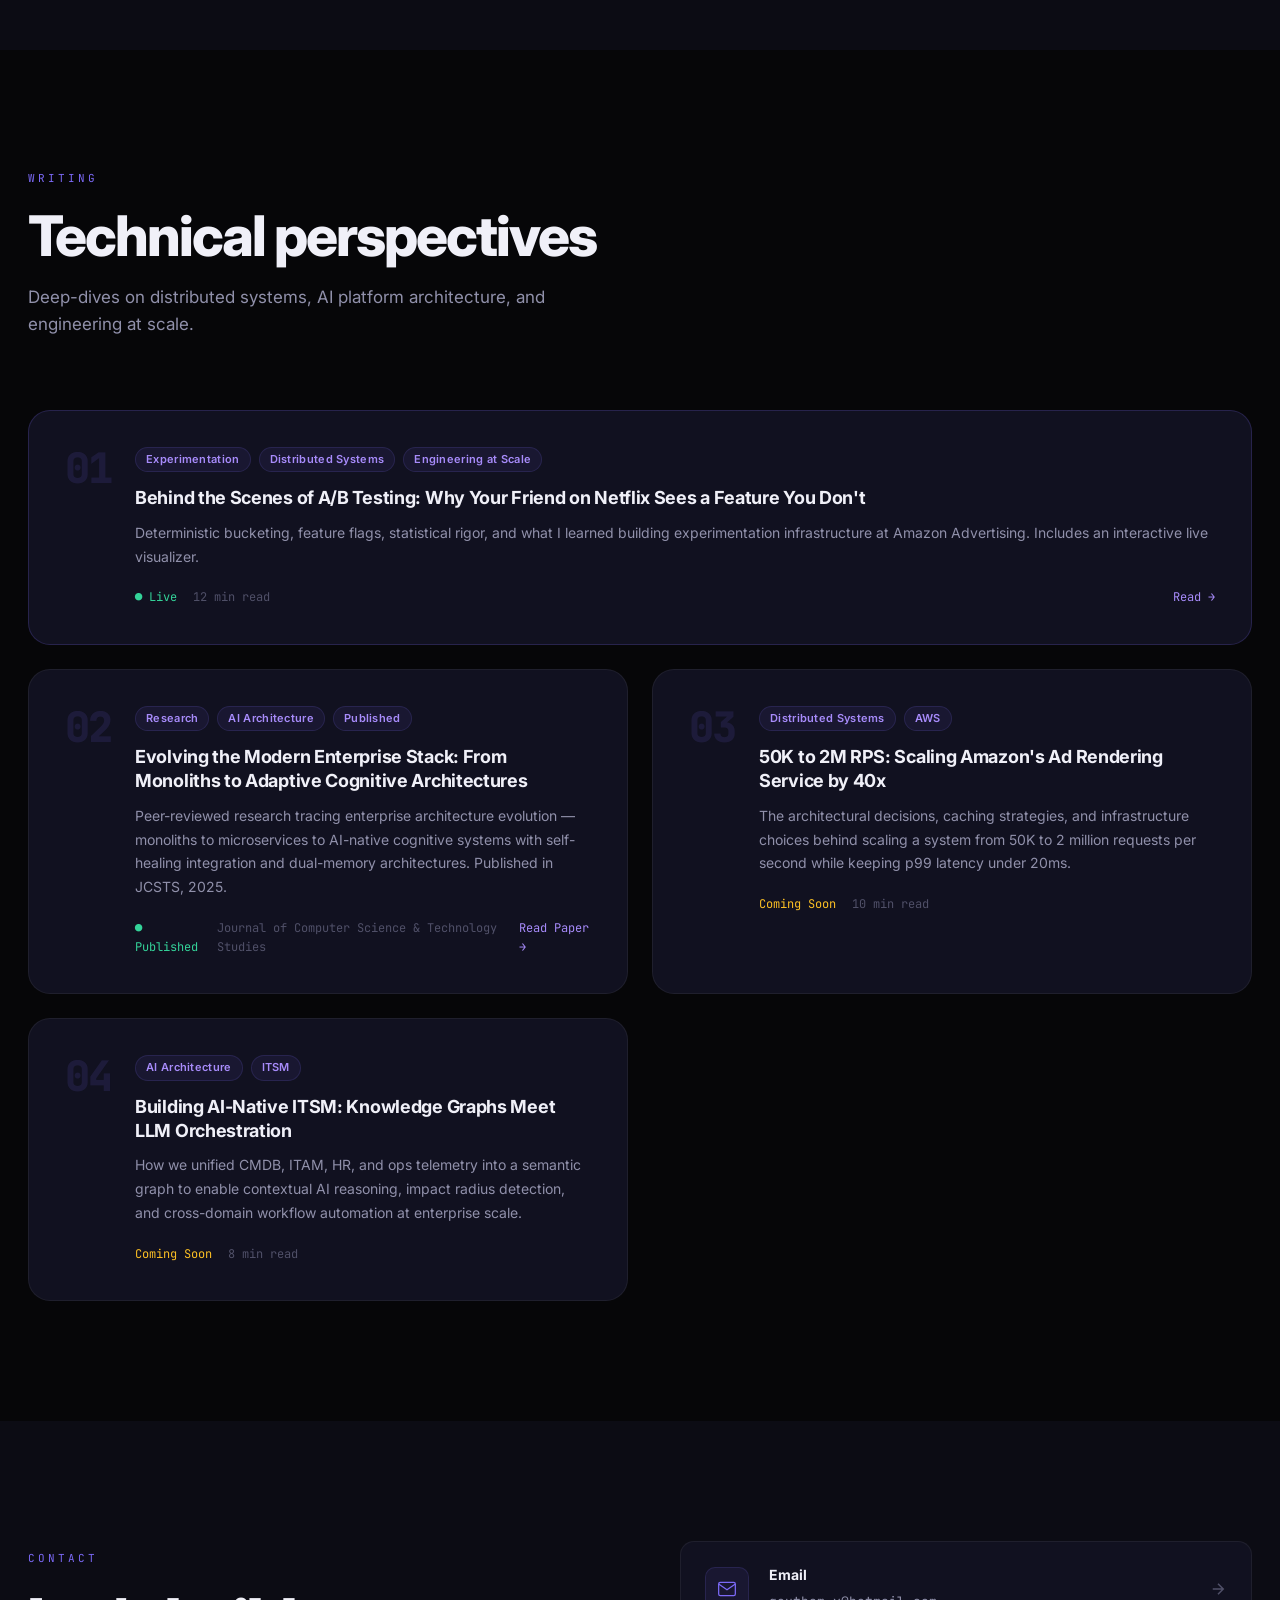
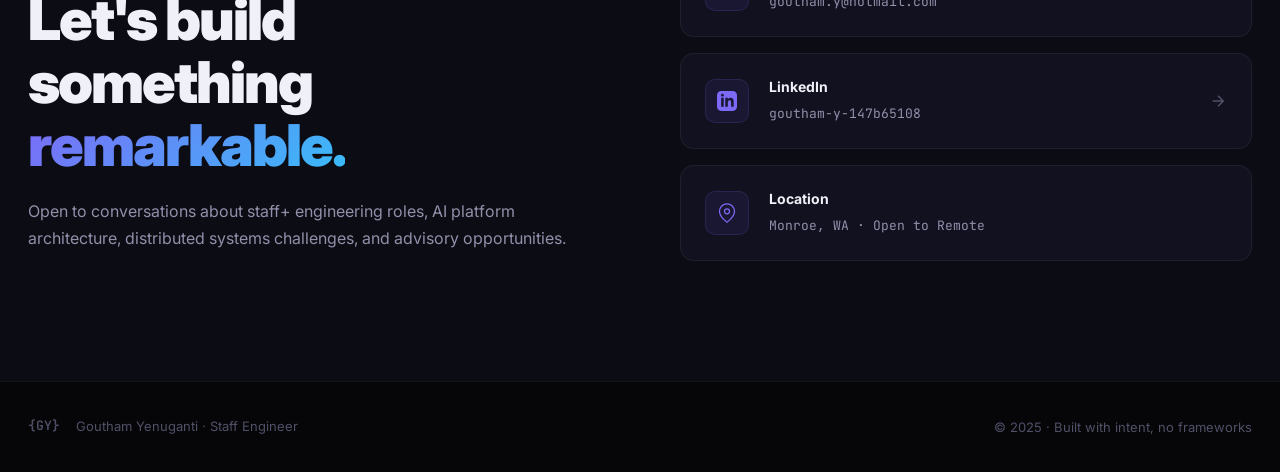
==== commit aec12fa6: "Fix experience order + expand Salesforce Domain Intelligence - Experience order: Salesforce → Amazon" ====
--- a/index.html
+++ b/index.html
@@ -321,11 +321,20 @@
           <div class="exp-highlights">
             <div class="exp-highlight">
               <span class="exp-highlight-icon">
+                <svg viewBox="0 0 20 20" fill="none" stroke="currentColor" stroke-width="1.5" width="20" height="20"><circle cx="5" cy="5" r="2"/><circle cx="15" cy="5" r="2"/><circle cx="5" cy="15" r="2"/><circle cx="15" cy="15" r="2"/><circle cx="10" cy="10" r="2"/><path d="M7 5h6M5 7v6M15 7v6M7 15h6M8 8l4 4M12 8l-4 4"/></svg>
+              </span>
+              <div>
+                <strong>Domain Intelligence — Designed &amp; Led</strong>
+                <span>Designed the Domain Intelligence project from the ground up — a knowledge graph layer that unifies CMDB, ITAM, HR, and operational telemetry into a single semantic graph. Built lifecycle state machines and traversal strategies enabling contextual AI reasoning, impact radius detection, and cross-domain automation across enterprise IT operations</span>
+              </div>
+            </div>
+            <div class="exp-highlight">
+              <span class="exp-highlight-icon">
                 <svg viewBox="0 0 20 20" fill="none" stroke="currentColor" stroke-width="1.5" width="20" height="20"><circle cx="10" cy="10" r="8"/><path d="M10 6v4l3 3"/><path d="M6 10h.01M14 10h.01"/></svg>
               </span>
               <div>
-                <strong>ITSM Platform Architecture</strong>
-                <span>Led design of AI-native ITSM — integrating LLM orchestration, retrieval-augmented reasoning, and deterministic workflow engines to automate employee service for millions of enterprise users</span>
+                <strong>AI-Native ITSM Platform Architecture</strong>
+                <span>Led end-to-end design of Salesforce's AI-native ITSM — LLM orchestration, retrieval-augmented reasoning, and deterministic workflow engines automating employee service for millions of enterprise users via Slack</span>
               </div>
             </div>
             <div class="exp-highlight">
@@ -333,8 +342,8 @@
                 <svg viewBox="0 0 20 20" fill="none" stroke="currentColor" stroke-width="1.5" width="20" height="20"><rect x="2" y="3" width="16" height="14" rx="2"/><path d="M2 7h16M6 3v4M14 3v4"/></svg>
               </span>
               <div>
-                <strong>ITAM &amp; Domain Intelligence</strong>
-                <span>Architected Knowledge Graph layer unifying CMDB, ITAM, HR, and operational telemetry into a semantic graph — enabling AI impact radius detection, lifecycle state machines, and cross-domain workflow automation</span>
+                <strong>ITAM &amp; Compliance Microservices</strong>
+                <span>Built scalable microservices for ITAM, compliance, and procurement workflows — designing configuration-safe state resolution models and lifecycle orchestration across Field Service Cloud, Revenue Cloud, and Manufacturing Cloud</span>
               </div>
             </div>
             <div class="exp-highlight">
@@ -342,8 +351,8 @@
                 <svg viewBox="0 0 20 20" fill="none" stroke="currentColor" stroke-width="1.5" width="20" height="20"><path d="M17 8h1a1 1 0 0 1 1 1v3a1 1 0 0 1-1 1h-1"/><path d="M1 8h16v9a2 2 0 0 1-2 2H3a2 2 0 0 1-2-2V8z"/><path d="M5 8V5a4 4 0 0 1 8 0v3"/></svg>
               </span>
               <div>
-                <strong>Solving Engineer Pain Points</strong>
-                <span>Designed self-service automation patterns and observability pipelines that eliminated manual toil from IT workflows — turning hours-long processes into sub-minute automated resolutions</span>
+                <strong>Engineering Toil Elimination</strong>
+                <span>Designed self-service automation and observability pipelines that turned hours-long IT processes into sub-minute automated resolutions — measurably reducing engineer pain points across enterprise workflows</span>
               </div>
             </div>
             <div class="exp-highlight">
@@ -351,8 +360,8 @@
                 <svg viewBox="0 0 20 20" fill="none" stroke="currentColor" stroke-width="1.5" width="20" height="20"><path d="M2 10h16M2 6h16M2 14h10"/></svg>
               </span>
               <div>
-                <strong>GTM &amp; Roadmap Leadership</strong>
-                <span>Partnered with AI research, product, and GTM teams to define Slack-native AI-first service experiences — contributing to double-digit Service Cloud growth</span>
+                <strong>GTM &amp; Roadmap Influence</strong>
+                <span>Partnered with AI research, product, and GTM to define Slack-native AI-first service experiences — contributing to double-digit Service Cloud growth</span>
               </div>
             </div>
           </div>
@@ -440,37 +449,6 @@
           </div>
           <div class="exp-stack">
             <span>Android</span><span>Java</span><span>Dagger 2</span><span>DynamoDB</span><span>Microservices</span>
-          </div>
-        </div>
-
-        <div class="exp-card exp-small" data-reveal>
-          <div class="exp-card-top">
-            <div class="exp-logo sap-logo-block">
-              <svg viewBox="0 0 48 20" width="48" height="20"><rect width="48" height="20" rx="3" fill="#1870c5"/><text x="6" y="15" font-family="Arial" font-weight="900" font-size="14" fill="#fff">SAP</text></svg>
-            </div>
-            <div class="exp-title-block">
-              <h3>SAP Labs</h3>
-              <span class="exp-role">Developer T3.2 — Ariba Network</span>
-              <span class="exp-period">Aug 2017 – Mar 2018 · Bangalore</span>
-            </div>
-          </div>
-          <p class="exp-summary-sm">Core contributor on the Ariba Network — the world's largest B2B procurement platform connecting buyers and suppliers for transaction collaboration and cash flow management.</p>
-          <div class="exp-highlights-inline">
-            <span>Led Delegator-Delegate Feature</span>
-            <span>Approval Flow Redesign</span>
-            <span>High-Availability REST APIs</span>
-          </div>
-          <div class="bt-insight" style="margin-bottom:16px">
-            <span class="exp-highlight-icon">
-              <svg viewBox="0 0 20 20" fill="none" stroke="currentColor" stroke-width="1.5" width="20" height="20" color="#a78bfa"><path d="M16 7a4 4 0 0 1-8 0"/><path d="M8 7a4 4 0 0 0-4 4v2h16v-2a4 4 0 0 0-4-4"/><circle cx="12" cy="3" r="2"/><path d="M4 17h12"/></svg>
-            </span>
-            <div>
-              <strong style="color:var(--text);font-size:14px;">Delegator-Delegate Feature</strong>
-              <p style="font-size:13px;margin:4px 0 0">Designed and led the implementation of the procurement delegation system — allowing buyers to delegate approval authority to representatives with configurable scope, time bounds, and permission hierarchies. <a href="https://support.ariba.com/item/view/166361" target="_blank" rel="noopener" style="color:var(--accent-2)">View in Ariba docs →</a></p>
-            </div>
-          </div>
-          <div class="exp-stack">
-            <span>Java</span><span>Spring Boot</span><span>Hibernate</span><span>Oracle</span><span>REST APIs</span>
           </div>
         </div>
 
@@ -483,9 +461,40 @@
               <span class="exp-period">May 2016 – Jul 2017 · Chennai</span>
             </div>
           </div>
-          <p class="exp-summary-sm">Anti-money laundering compliance platform scanning millions of profiles using Apache Lucene + Levenshtein distance algorithms.</p>
+          <p class="exp-summary-sm">Sole architect of the Regulatory Platform Technology (RPT) — designed and built 20+ microservices for AML compliance, scanning millions of customer profiles using Apache Lucene + Levenshtein fuzzy matching.</p>
           <div class="exp-stack">
             <span>Java</span><span>Node.js</span><span>Lucene</span><span>Elasticsearch</span><span>MongoDB</span>
+          </div>
+        </div>
+
+        <div class="exp-card exp-small" data-reveal>
+          <div class="exp-card-top">
+            <div class="exp-logo sap-logo-block">
+              <svg viewBox="0 0 48 20" width="48" height="20"><rect width="48" height="20" rx="3" fill="#1870c5"/><text x="6" y="15" font-family="Arial" font-weight="900" font-size="14" fill="#fff">SAP</text></svg>
+            </div>
+            <div class="exp-title-block">
+              <h3>SAP Labs</h3>
+              <span class="exp-role">Developer T3.2 — Ariba Network</span>
+              <span class="exp-period">Aug 2017 – Mar 2018 · Bangalore</span>
+            </div>
+          </div>
+          <p class="exp-summary-sm">Core contributor on the Ariba Network — the world's largest B2B procurement platform. Led the Delegator-Delegate feature and redesigned the approval flow management system.</p>
+          <div class="exp-highlights-inline">
+            <span>Led Delegator-Delegate Feature</span>
+            <span>Approval Flow Redesign</span>
+            <span>High-Availability REST APIs</span>
+          </div>
+          <div class="bt-insight" style="margin-bottom:16px">
+            <span class="exp-highlight-icon">
+              <svg viewBox="0 0 20 20" fill="none" stroke="currentColor" stroke-width="1.5" width="20" height="20" color="#a78bfa"><path d="M16 7a4 4 0 0 1-8 0"/><path d="M8 7a4 4 0 0 0-4 4v2h16v-2a4 4 0 0 0-4-4"/><circle cx="12" cy="3" r="2"/><path d="M4 17h12"/></svg>
+            </span>
+            <div>
+              <strong style="color:var(--text);font-size:14px;">Delegator-Delegate Feature</strong>
+              <p style="font-size:13px;margin:4px 0 0">Designed and led the implementation of the procurement delegation system — allowing buyers to delegate approval authority with configurable scope, time bounds, and permission hierarchies. <a href="https://support.ariba.com/item/view/166361" target="_blank" rel="noopener" style="color:var(--accent-2)">View in Ariba docs →</a></p>
+            </div>
+          </div>
+          <div class="exp-stack">
+            <span>Java</span><span>Spring Boot</span><span>Hibernate</span><span>Oracle</span><span>REST APIs</span>
           </div>
         </div>
 
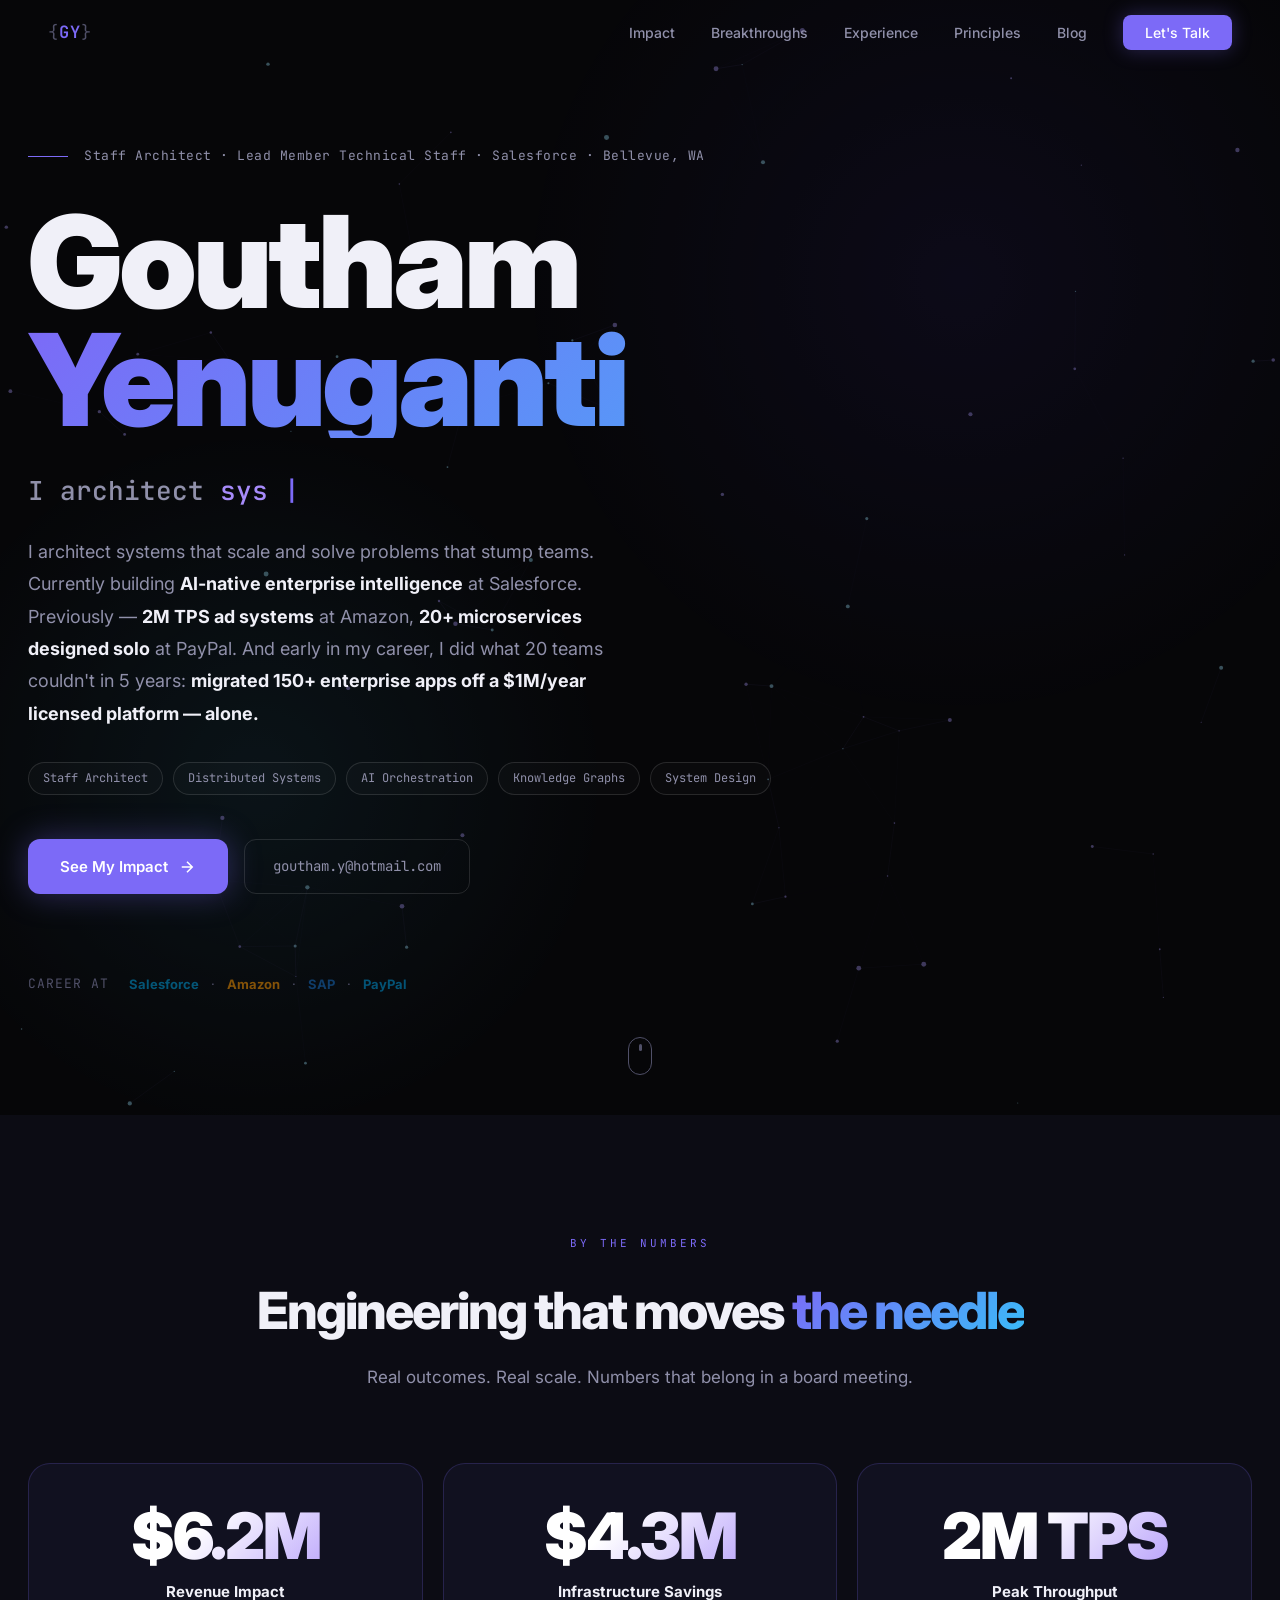
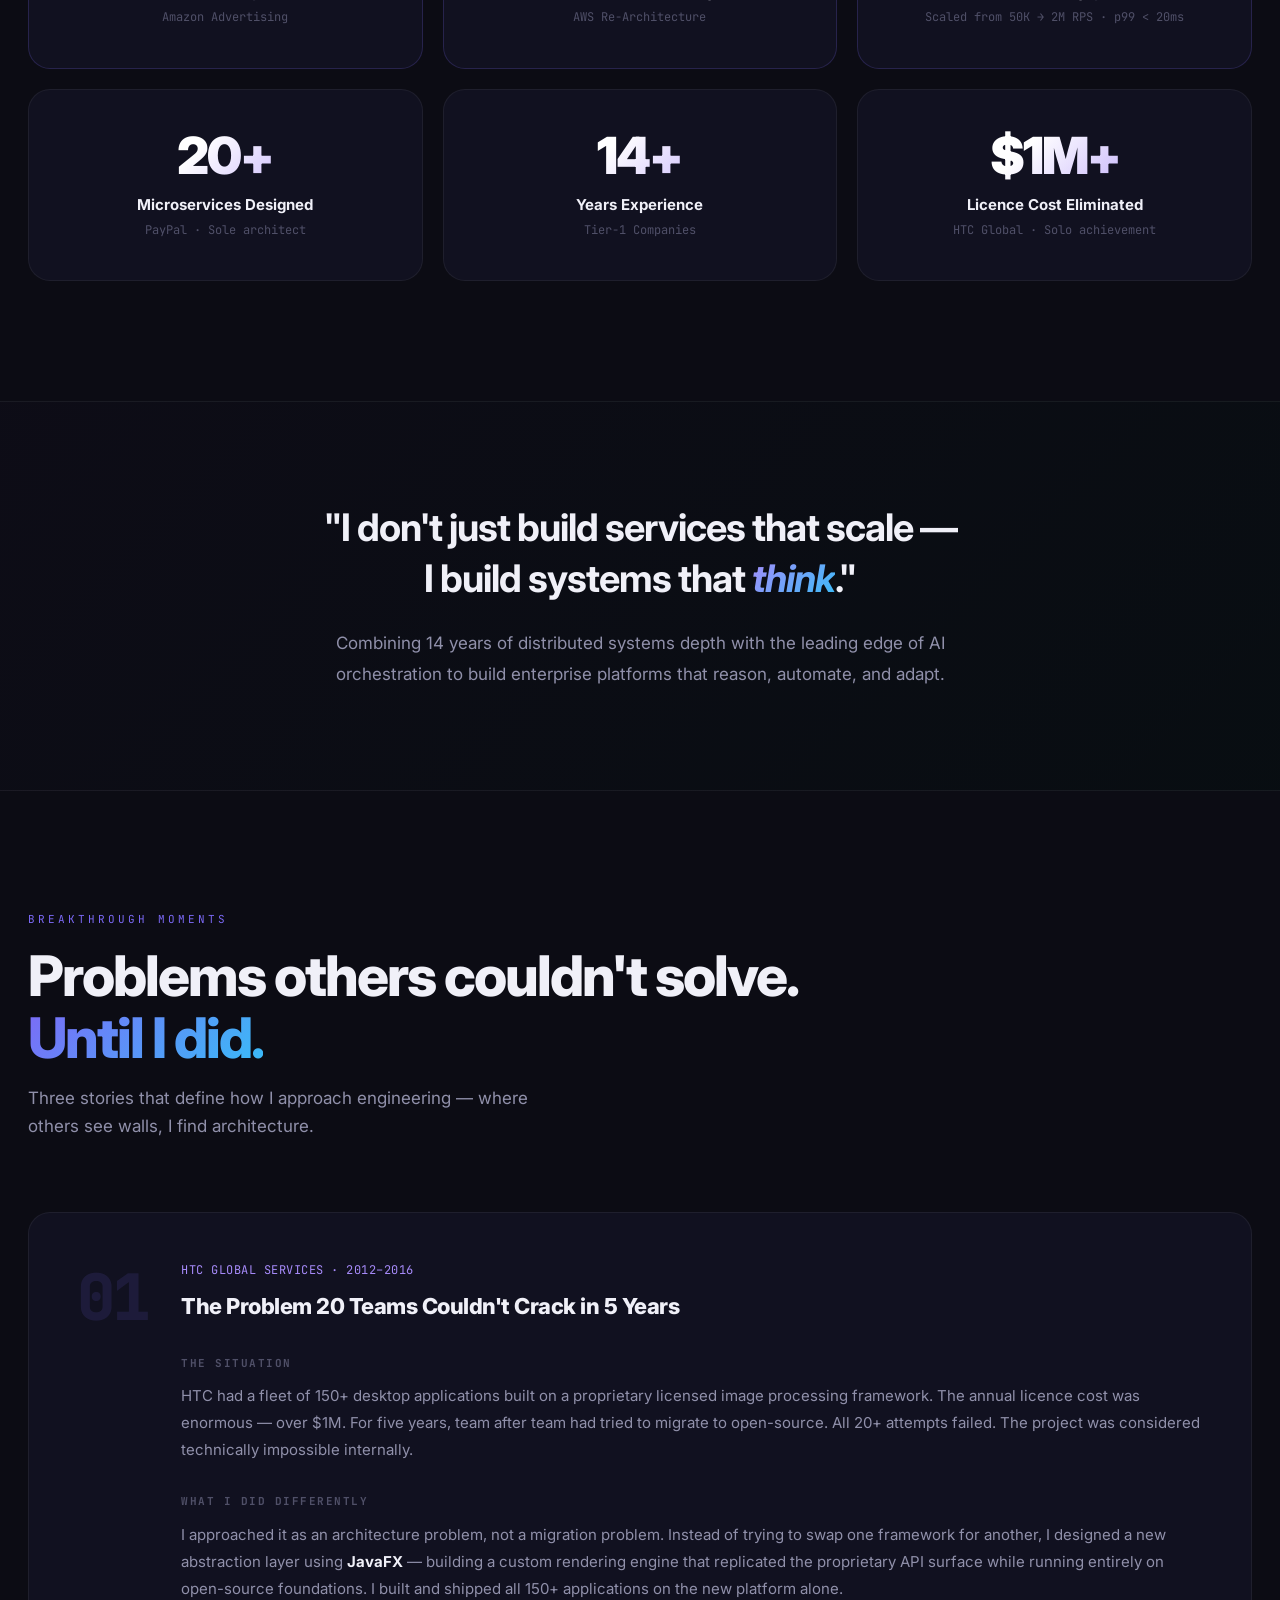
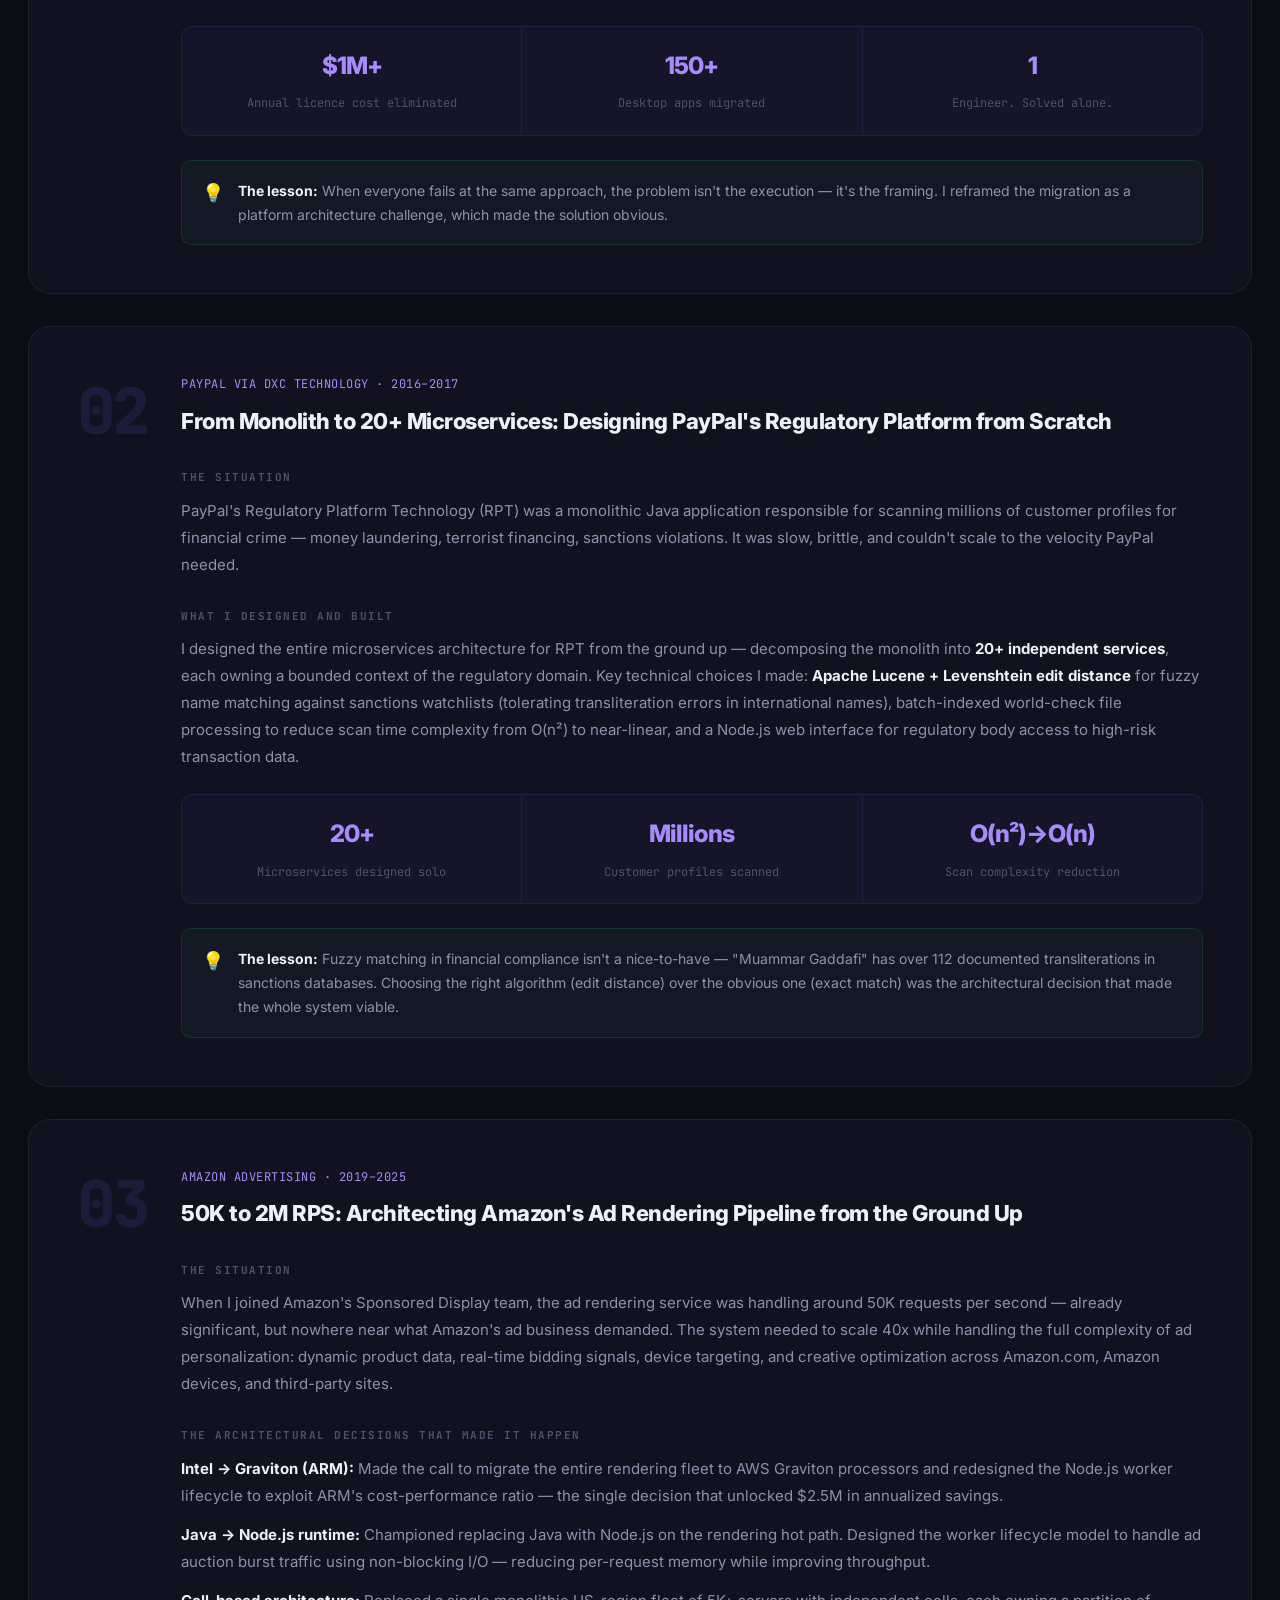
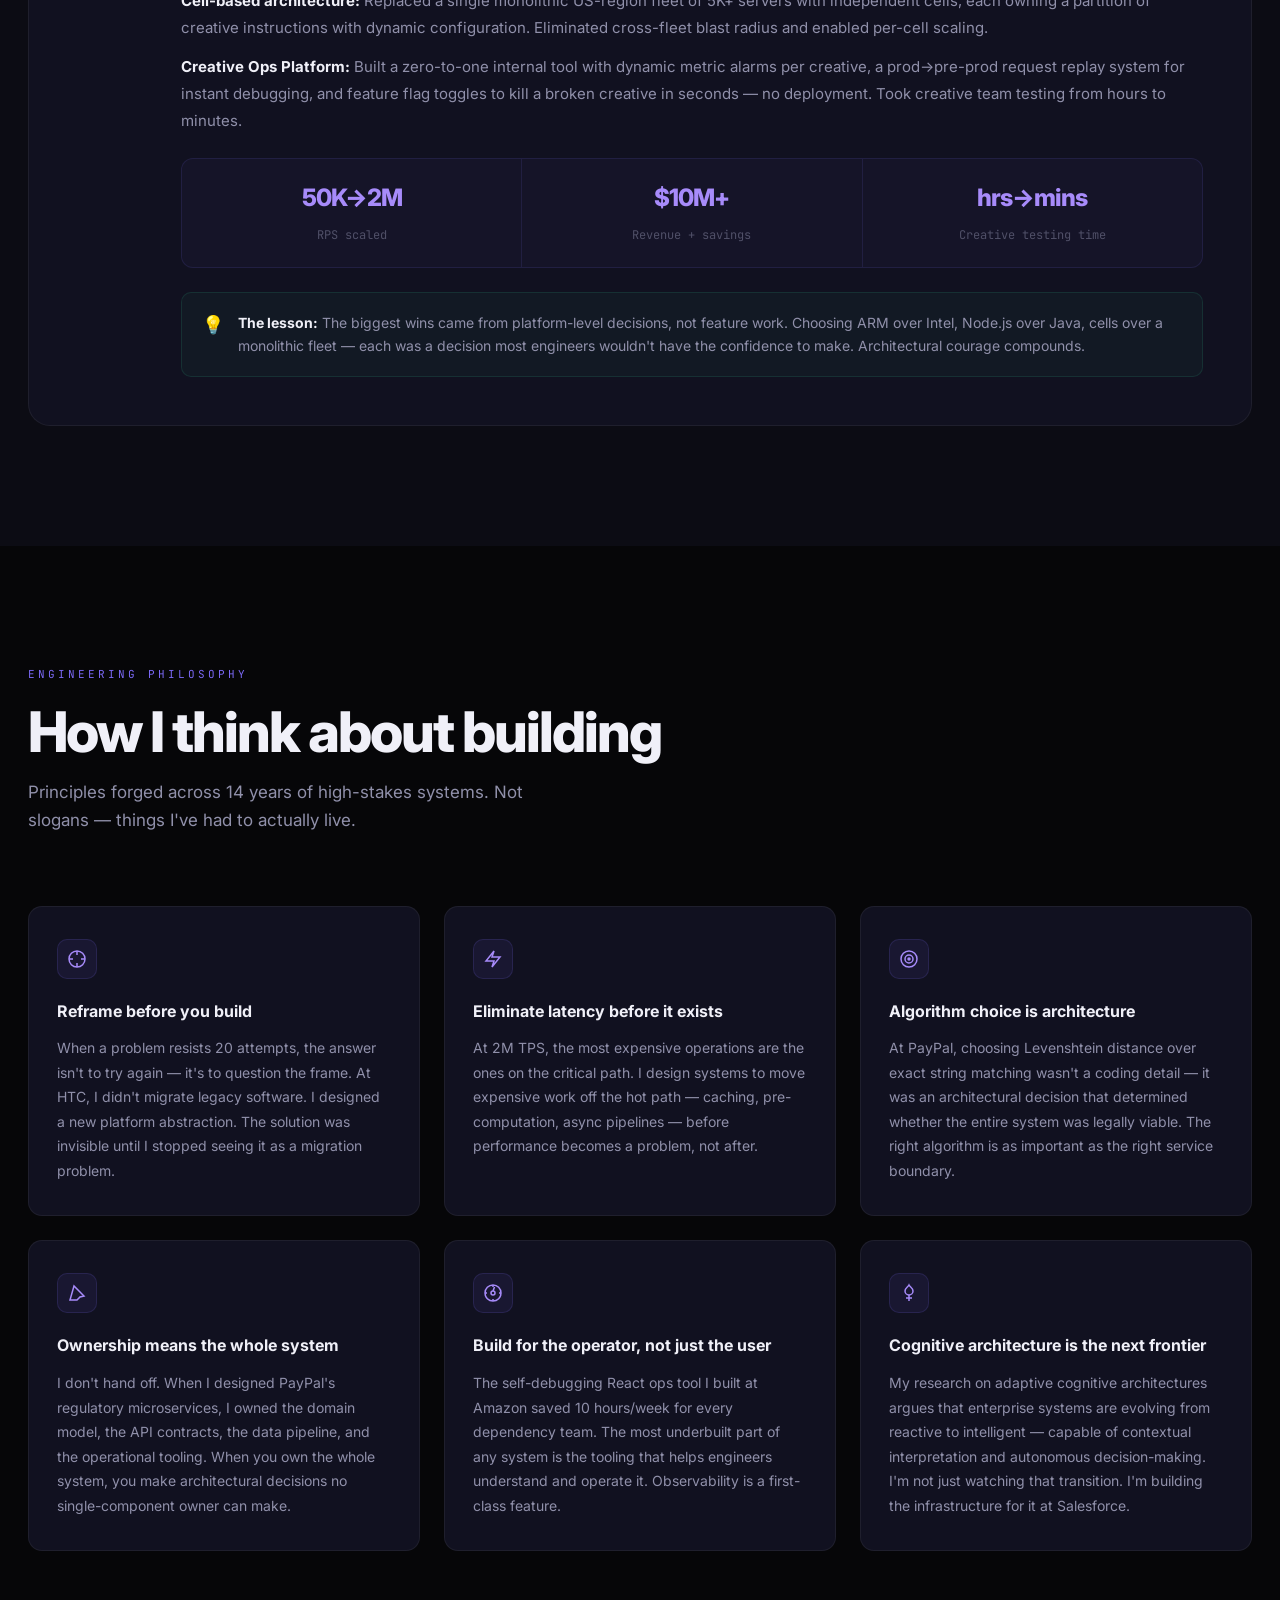
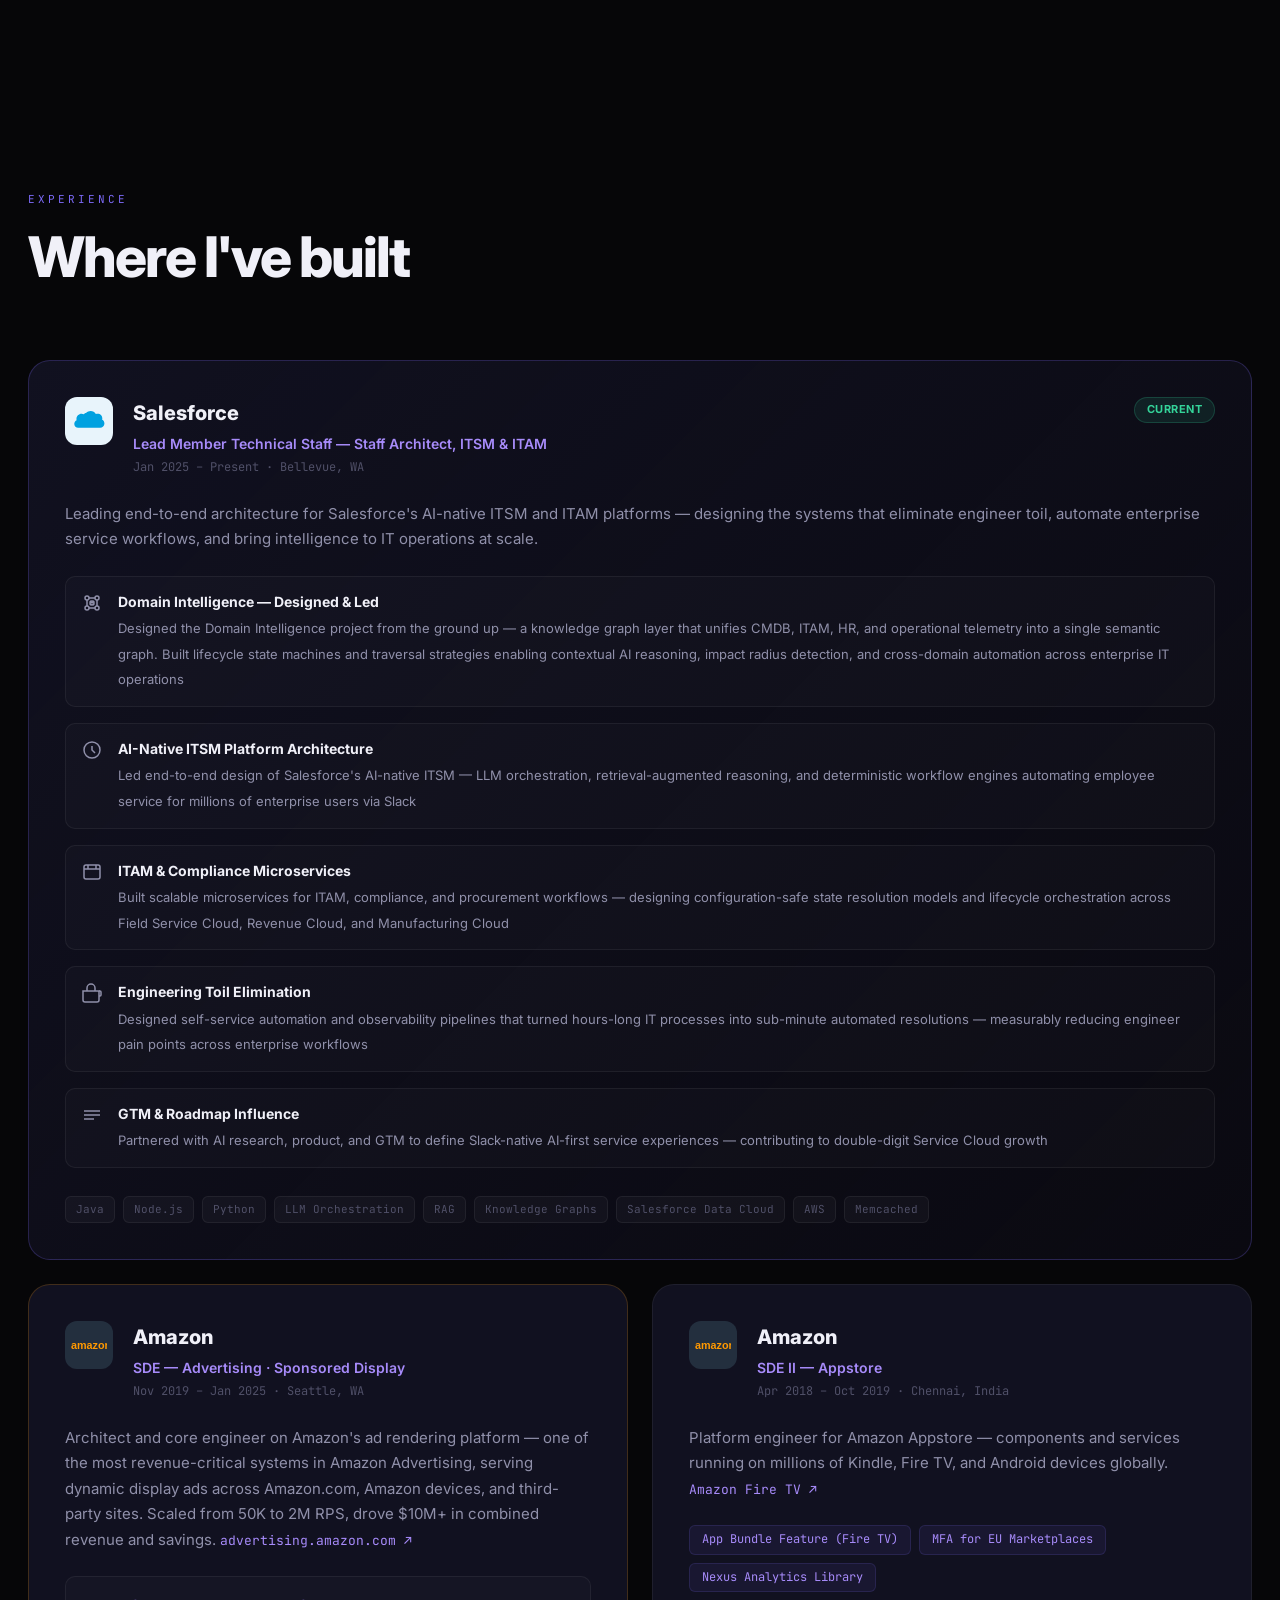
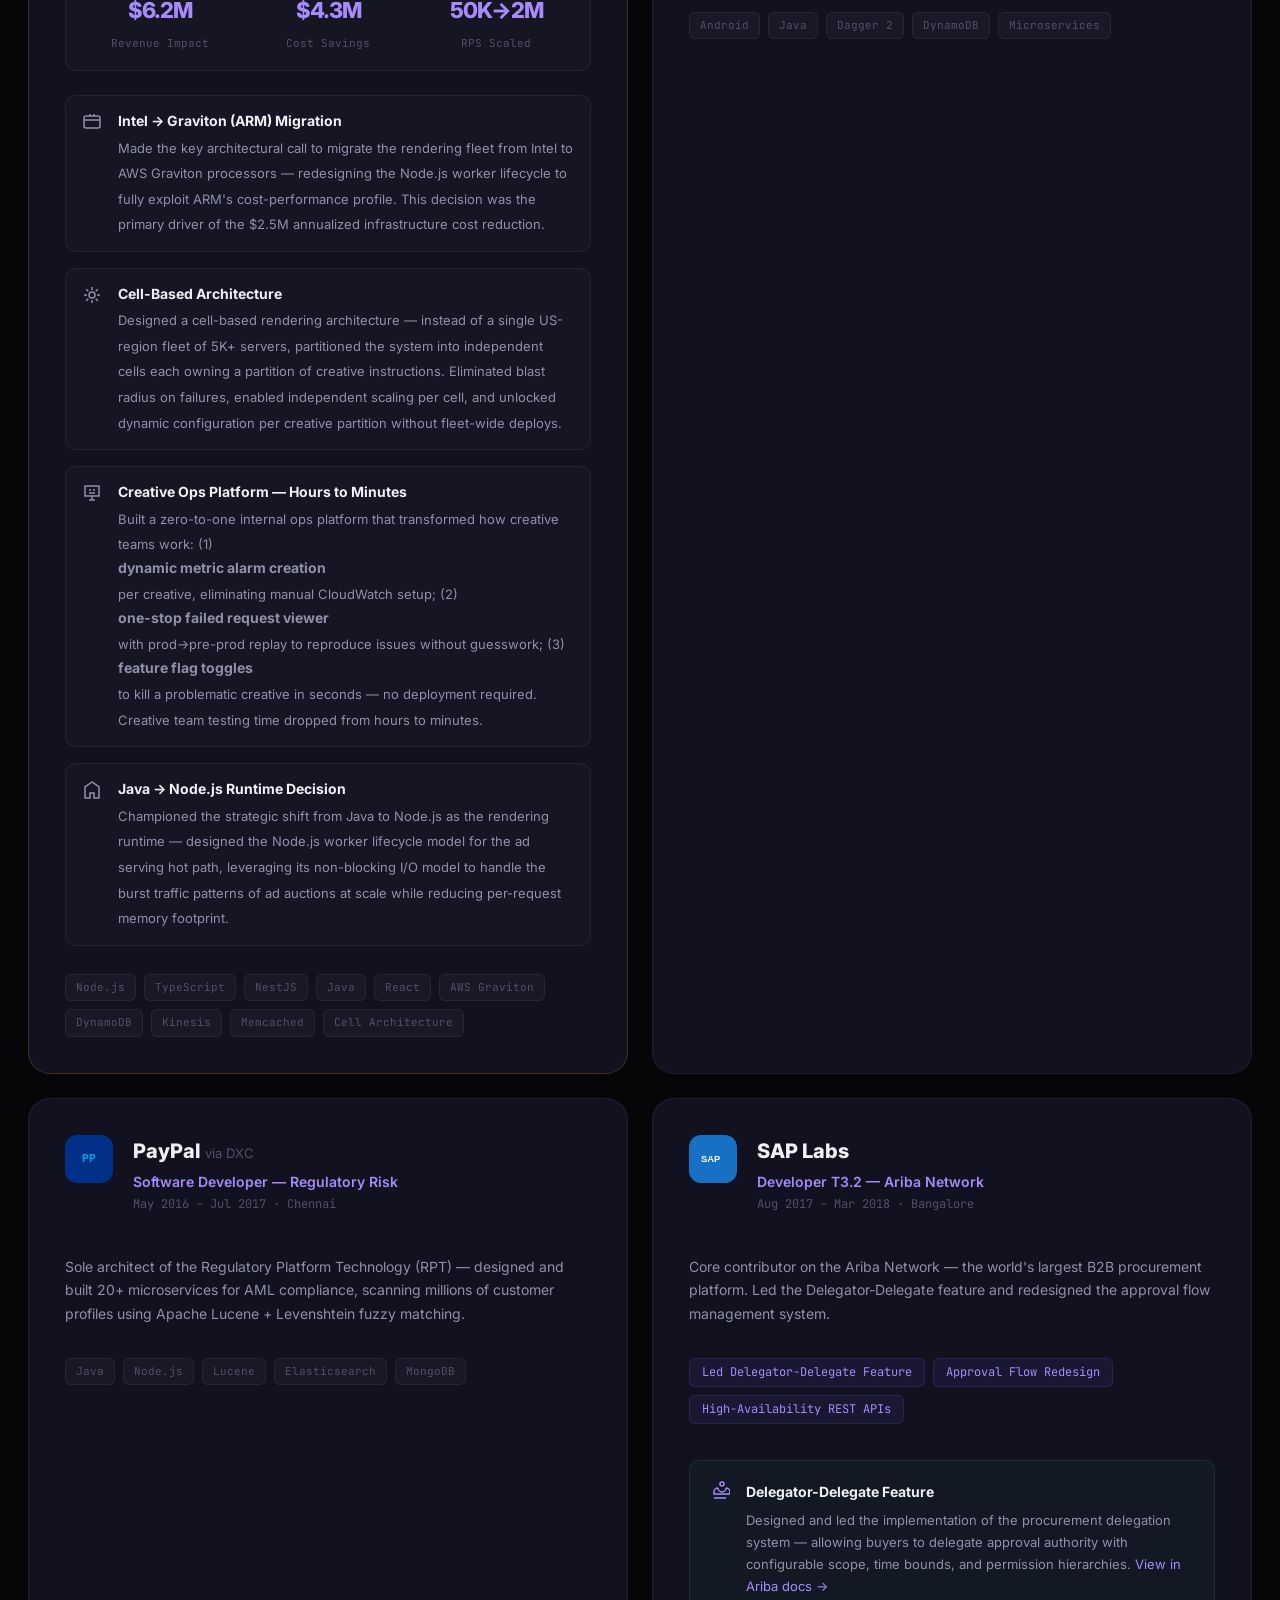
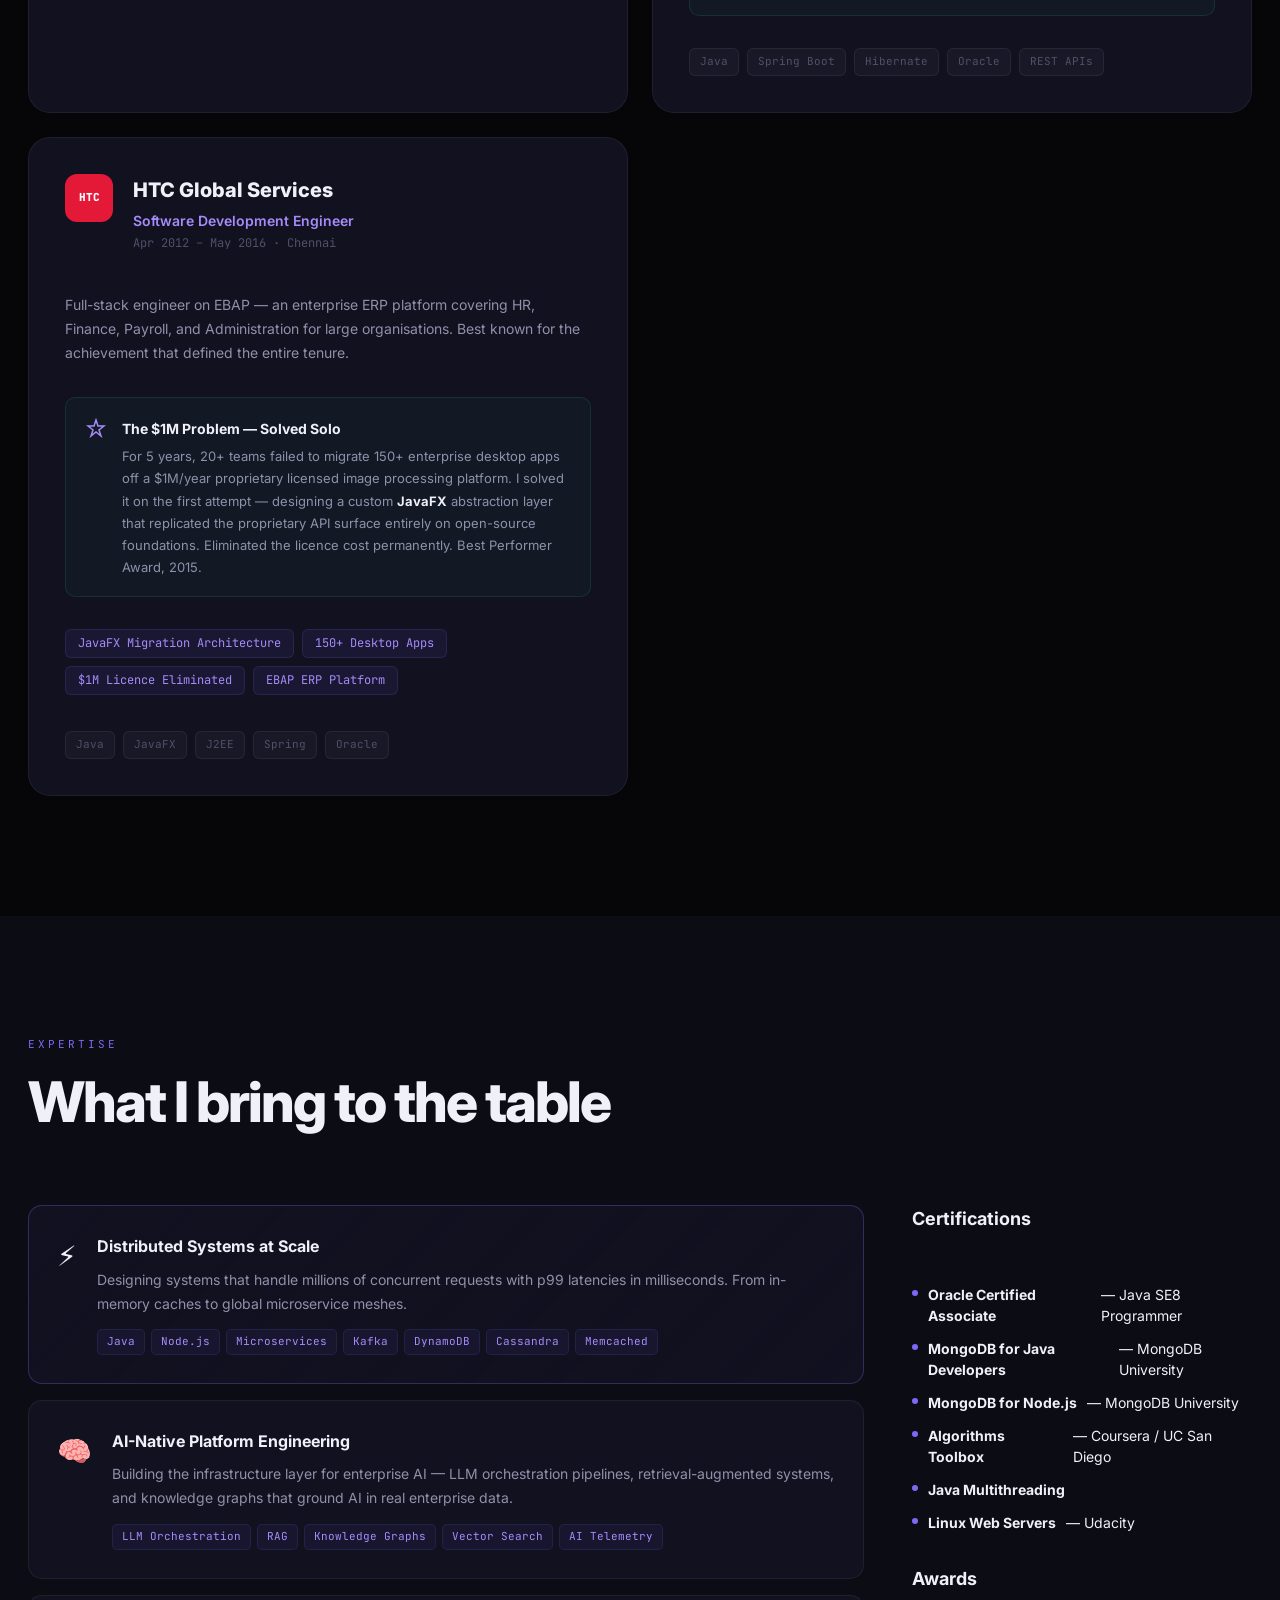
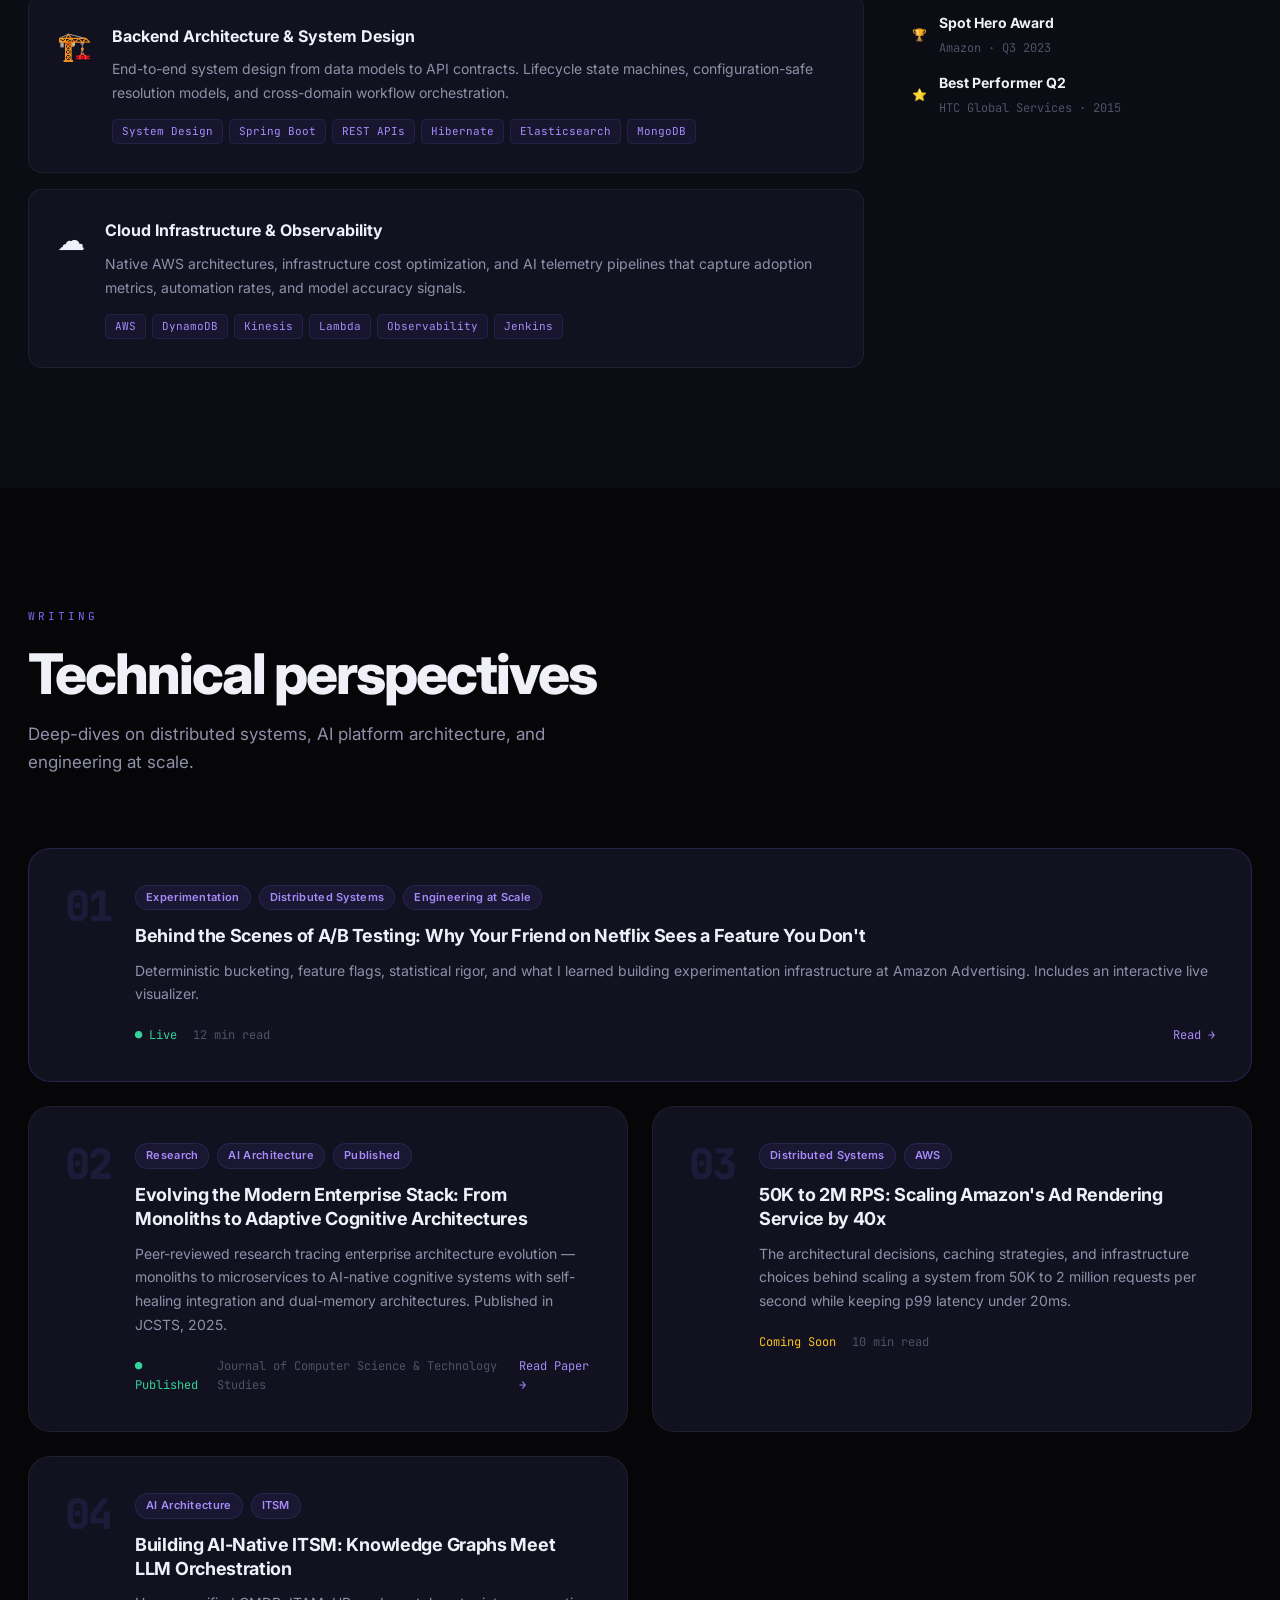
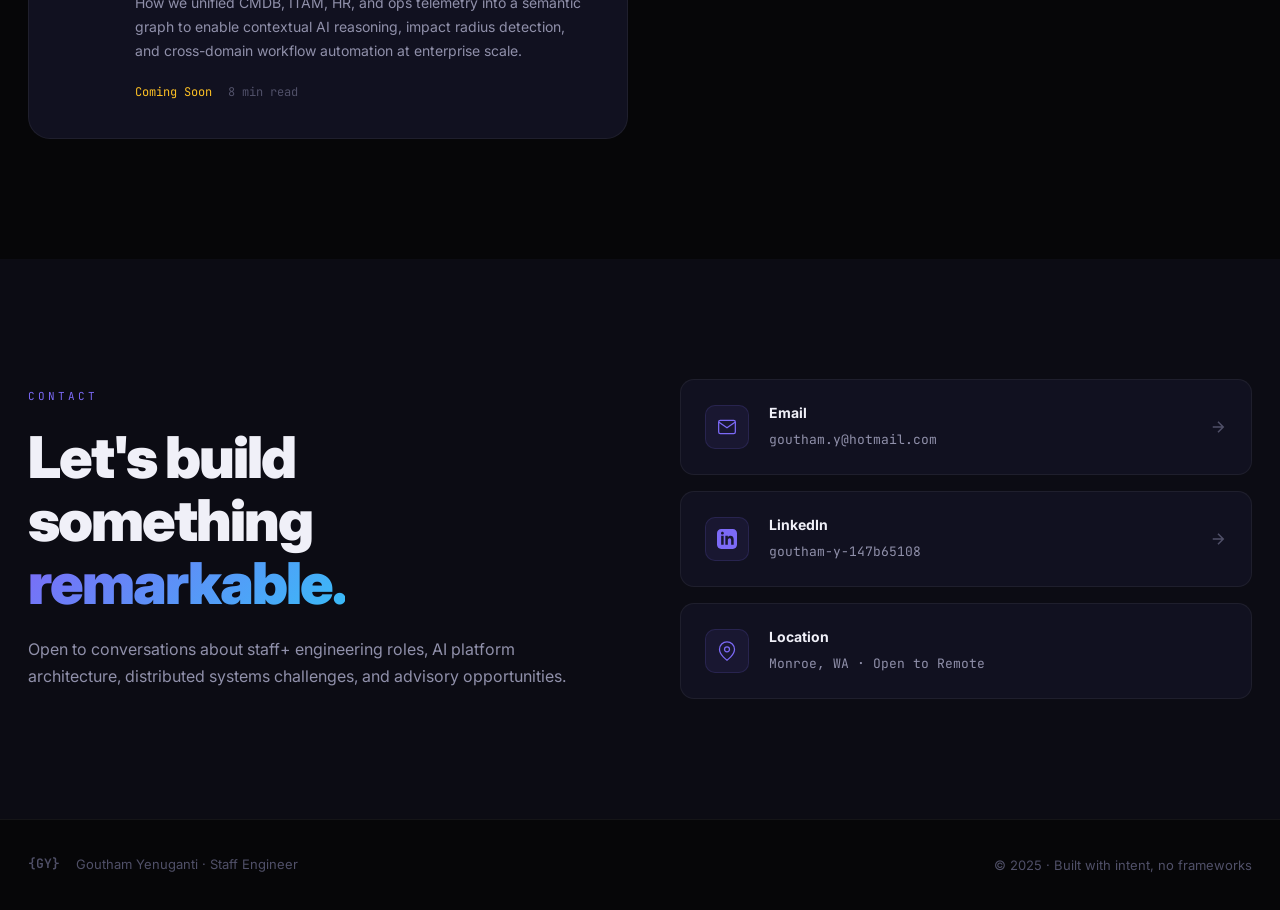
==== commit b0e6ff17: "Add HTC project details + Amazon external links - HTC: full project context, JavaFX migration story," ====
--- a/index.html
+++ b/index.html
@@ -381,7 +381,7 @@
               <span class="exp-period">Nov 2019 – Jan 2025 · Seattle, WA</span>
             </div>
           </div>
-          <p class="exp-summary">Architect and core engineer on Amazon's ad rendering platform — one of the most revenue-critical systems in Amazon Advertising, serving dynamic display ads across Amazon.com, Amazon devices, and third-party sites. Scaled from 50K to 2M RPS, drove $10M+ in combined revenue and savings.</p>
+          <p class="exp-summary">Architect and core engineer on Amazon's ad rendering platform — one of the most revenue-critical systems in Amazon Advertising, serving dynamic display ads across Amazon.com, Amazon devices, and third-party sites. Scaled from 50K to 2M RPS, drove $10M+ in combined revenue and savings. <a href="https://advertising.amazon.com/" target="_blank" rel="noopener" class="exp-ext-link">advertising.amazon.com ↗</a></p>
           <div class="exp-metrics-row">
             <div class="exp-metric"><span>$6.2M</span><small>Revenue Impact</small></div>
             <div class="exp-metric"><span>$4.3M</span><small>Cost Savings</small></div>
@@ -441,7 +441,7 @@
               <span class="exp-period">Apr 2018 – Oct 2019 · Chennai, India</span>
             </div>
           </div>
-          <p class="exp-summary">Platform engineer for Amazon Appstore — components and services running on millions of Kindle, Fire TV, and Android devices globally.</p>
+          <p class="exp-summary">Platform engineer for Amazon Appstore — components and services running on millions of Kindle, Fire TV, and Android devices globally. <a href="https://apps.apple.com/us/app/amazon-fire-tv/id947984433" target="_blank" rel="noopener" class="exp-ext-link">Amazon Fire TV ↗</a></p>
           <div class="exp-highlights-inline">
             <span>App Bundle Feature (Fire TV)</span>
             <span>MFA for EU Marketplaces</span>
@@ -507,8 +507,24 @@
               <span class="exp-period">Apr 2012 – May 2016 · Chennai</span>
             </div>
           </div>
+          <p class="exp-summary-sm">Full-stack engineer on EBAP — an enterprise ERP platform covering HR, Finance, Payroll, and Administration for large organisations. Best known for the achievement that defined the entire tenure.</p>
+          <div class="bt-insight" style="margin-bottom:16px">
+            <span class="exp-highlight-icon">
+              <svg viewBox="0 0 20 20" fill="none" stroke="currentColor" stroke-width="1.5" width="20" height="20" color="#a78bfa"><path d="M10 2l2 6h6l-5 4 2 6-5-4-5 4 2-6-5-4h6z"/></svg>
+            </span>
+            <div>
+              <strong style="color:var(--text);font-size:14px;">The $1M Problem — Solved Solo</strong>
+              <p style="font-size:13px;margin:4px 0 0">For 5 years, 20+ teams failed to migrate 150+ enterprise desktop apps off a $1M/year proprietary licensed image processing platform. I solved it on the first attempt — designing a custom <strong>JavaFX</strong> abstraction layer that replicated the proprietary API surface entirely on open-source foundations. Eliminated the licence cost permanently. Best Performer Award, 2015.</p>
+            </div>
+          </div>
+          <div class="exp-highlights-inline">
+            <span>JavaFX Migration Architecture</span>
+            <span>150+ Desktop Apps</span>
+            <span>$1M Licence Eliminated</span>
+            <span>EBAP ERP Platform</span>
+          </div>
           <div class="exp-stack">
-            <span>Java</span><span>J2EE</span><span>Spring</span><span>Oracle</span>
+            <span>Java</span><span>JavaFX</span><span>J2EE</span><span>Spring</span><span>Oracle</span>
           </div>
         </div>
 
--- a/css/style.css
+++ b/css/style.css
@@ -393,6 +393,8 @@
 
 .exp-small { display: flex; flex-direction: column; gap: 16px; }
 .exp-amazon-featured { border-color: rgba(255,153,0,0.2); }
+.exp-ext-link { color: var(--accent-2); font-family: var(--mono); font-size: 13px; white-space: nowrap; }
+.exp-ext-link:hover { color: var(--accent); }
 .exp-amazon-featured:hover { border-color: rgba(255,153,0,0.4); box-shadow: 0 16px 48px rgba(255,153,0,0.06); }
 .bt-action p + p { margin-top: 12px; }
 
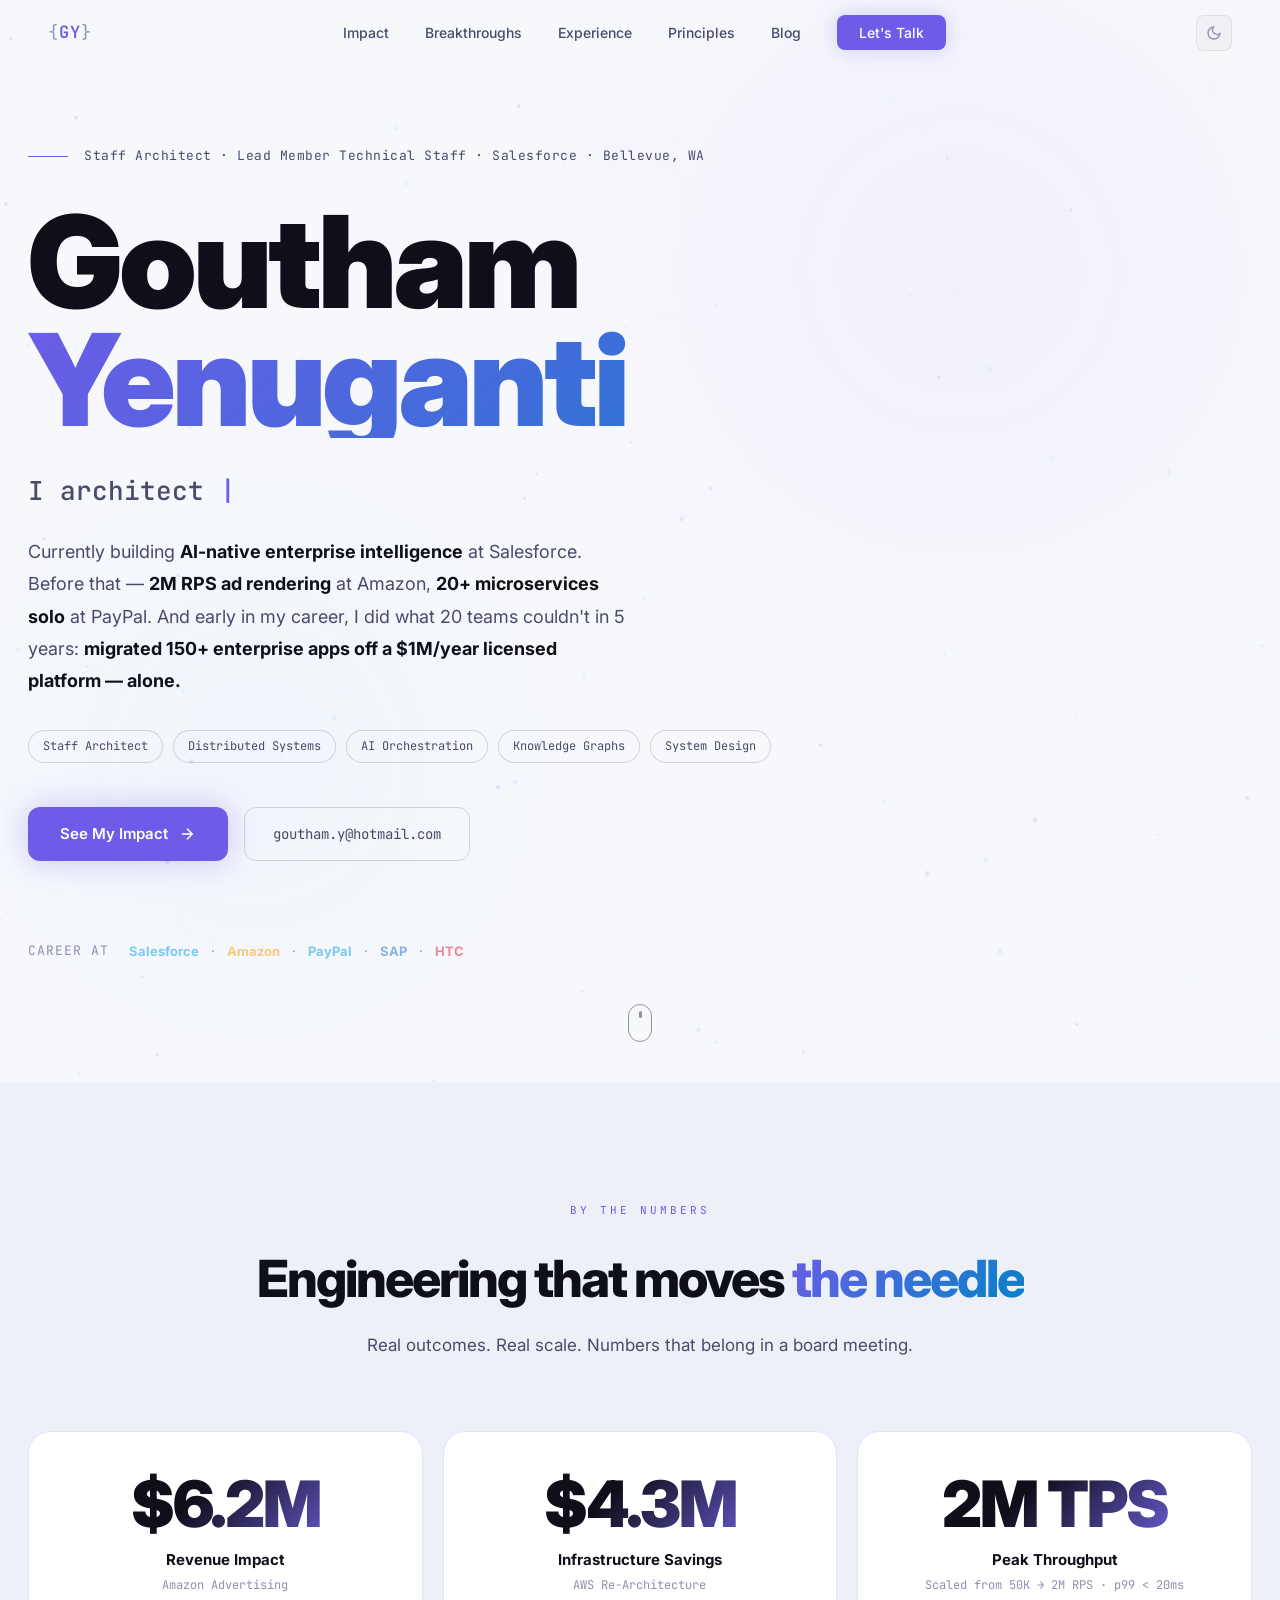
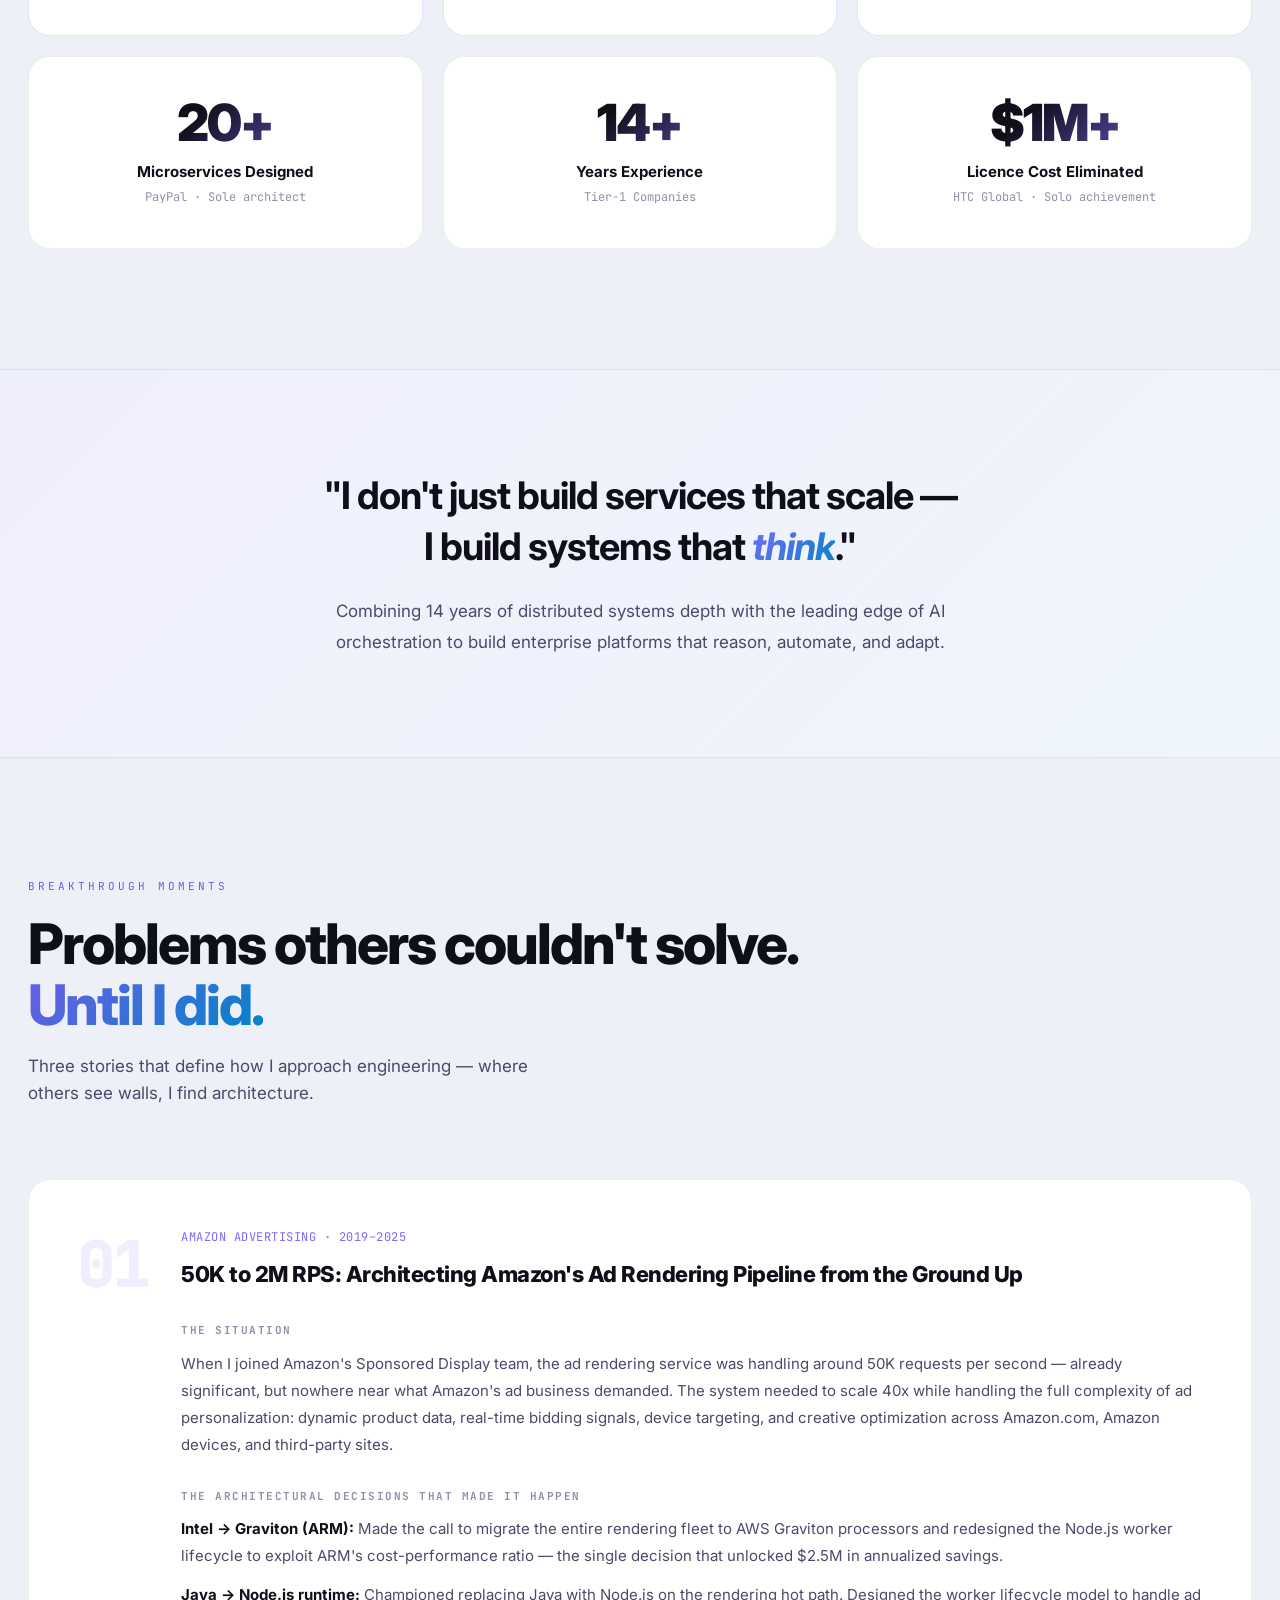
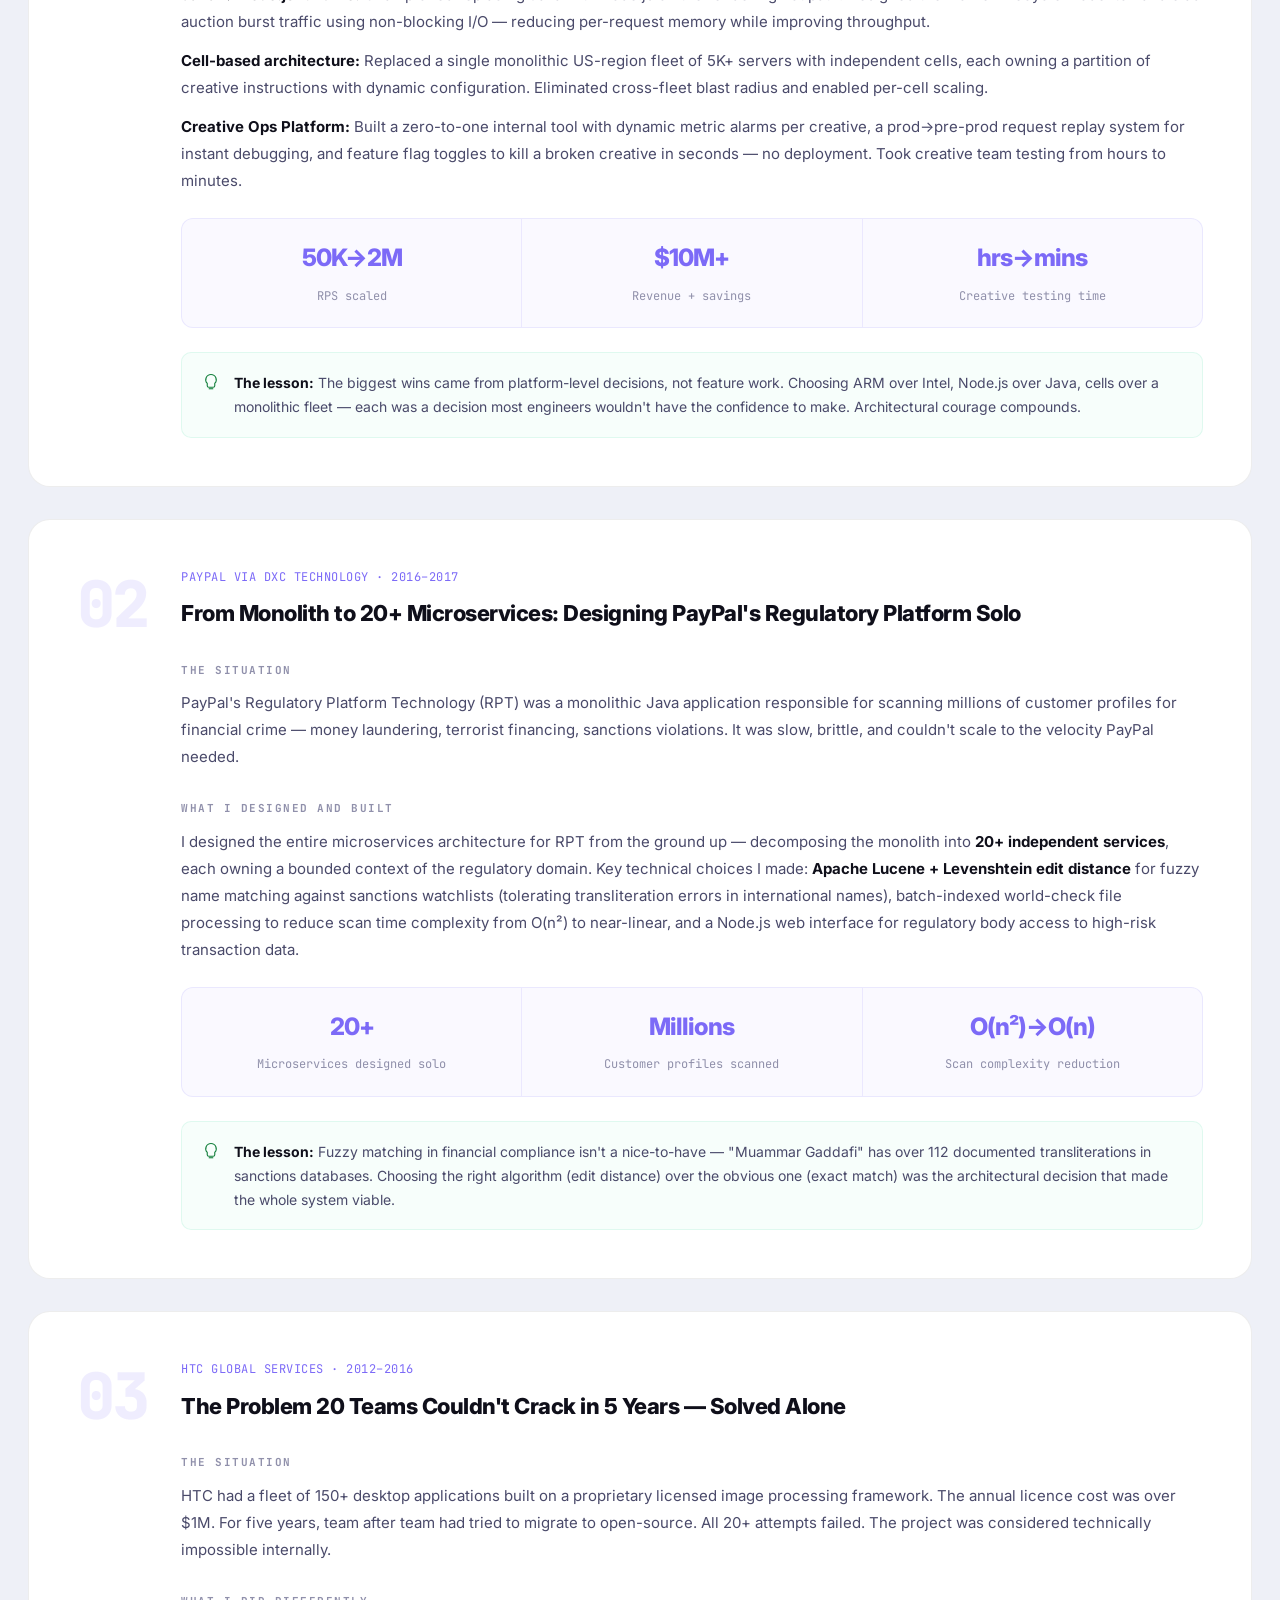
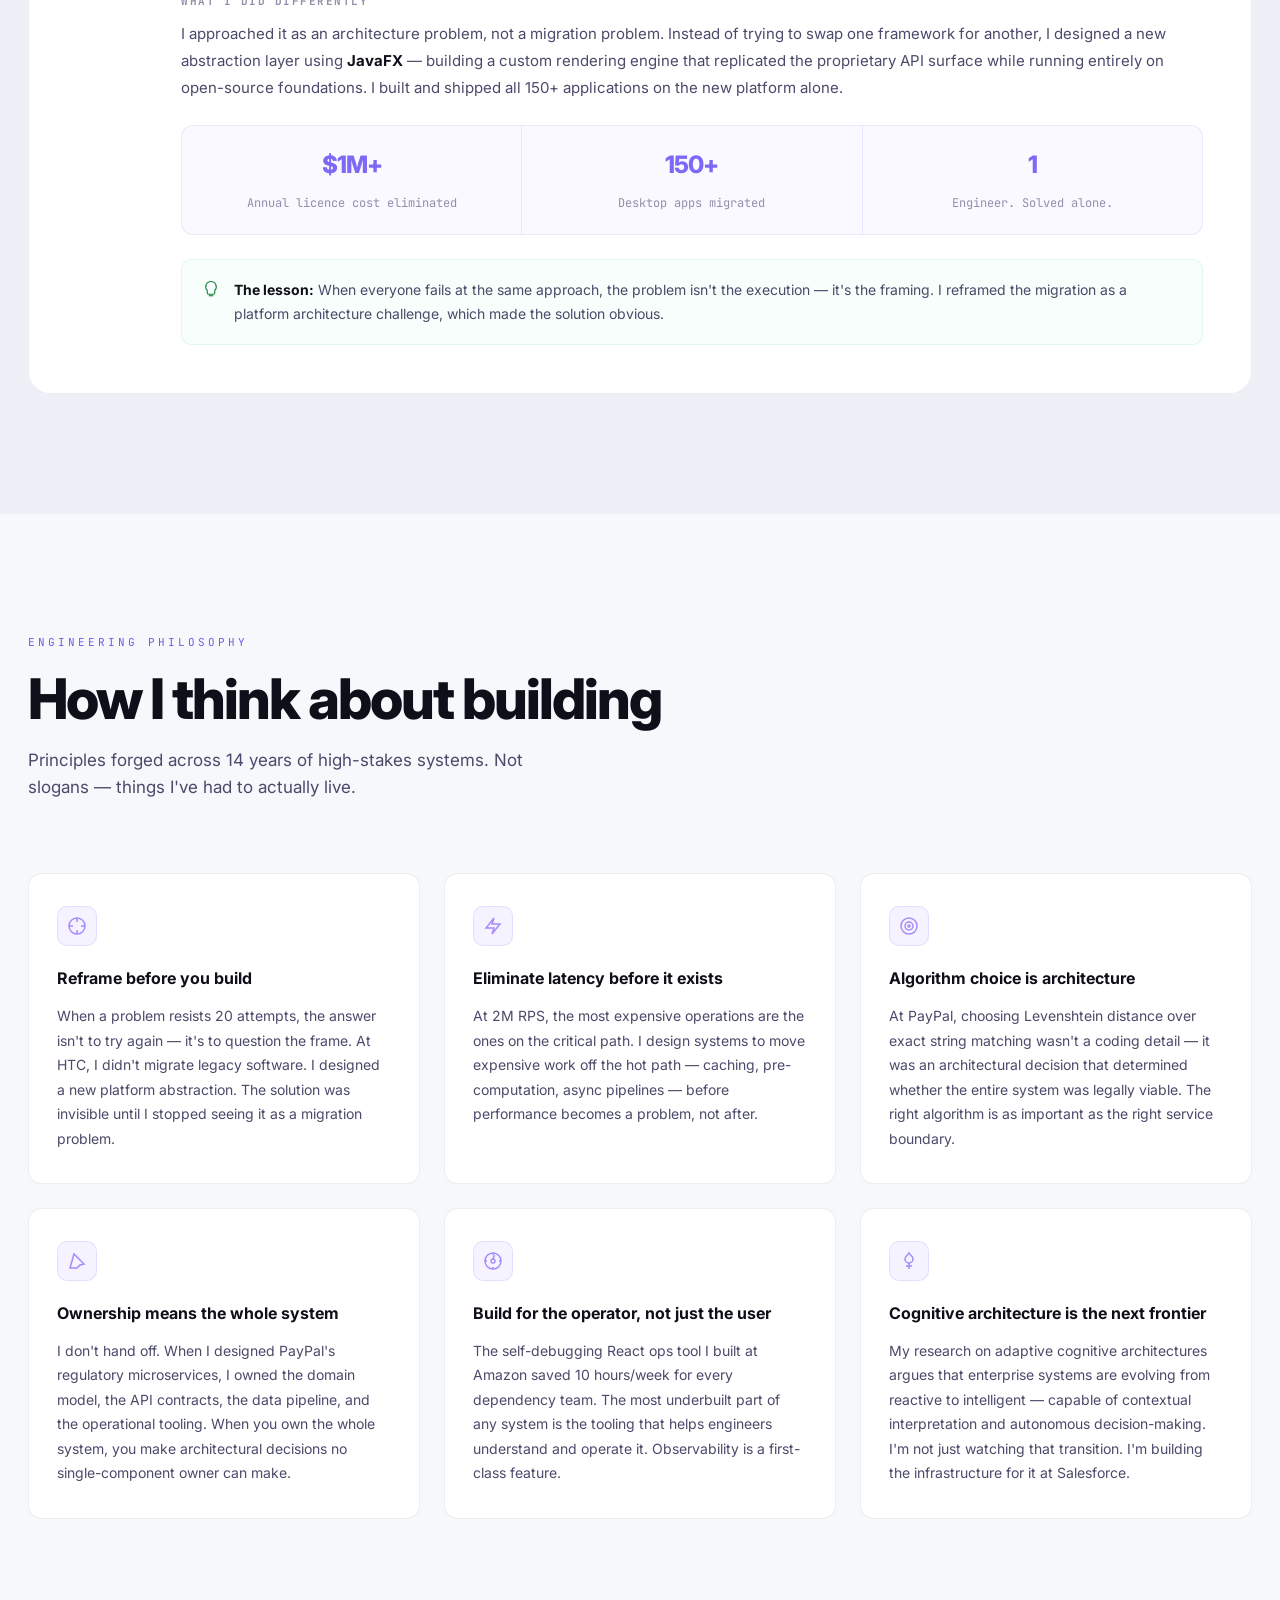
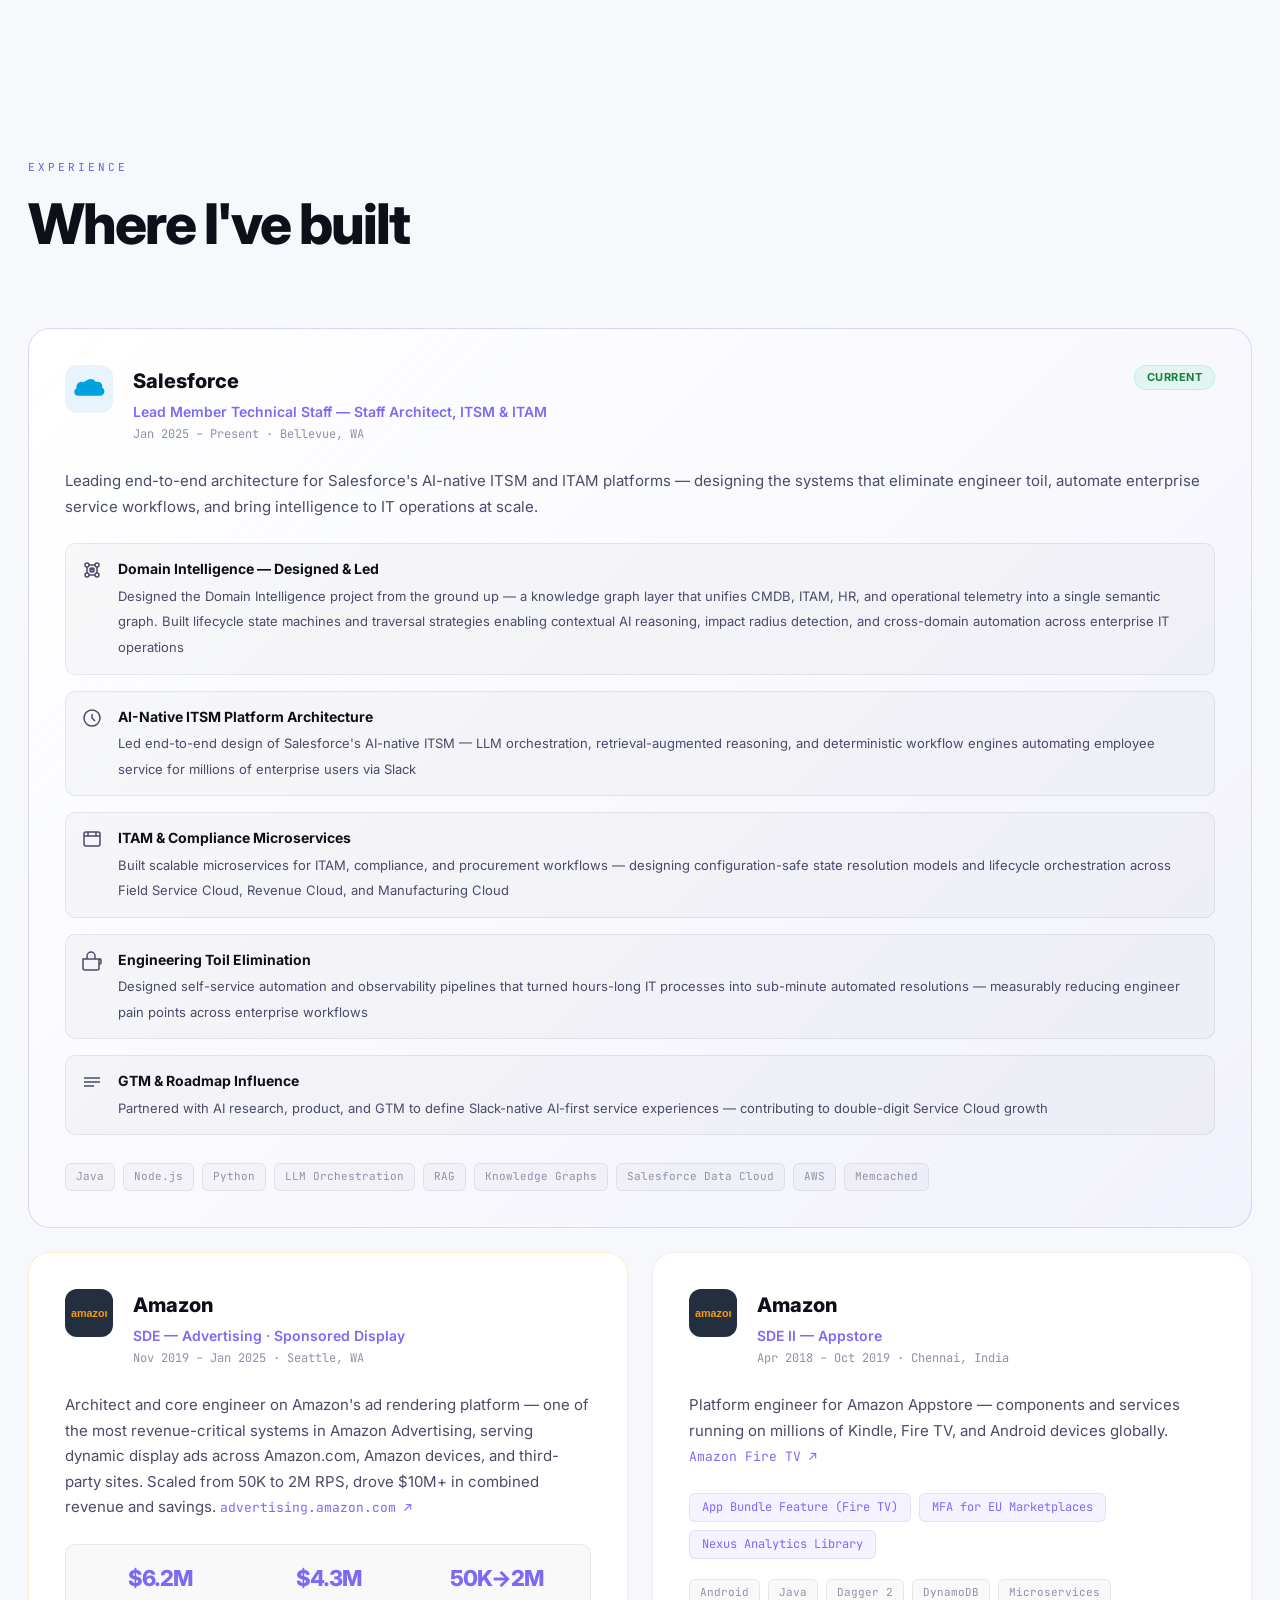
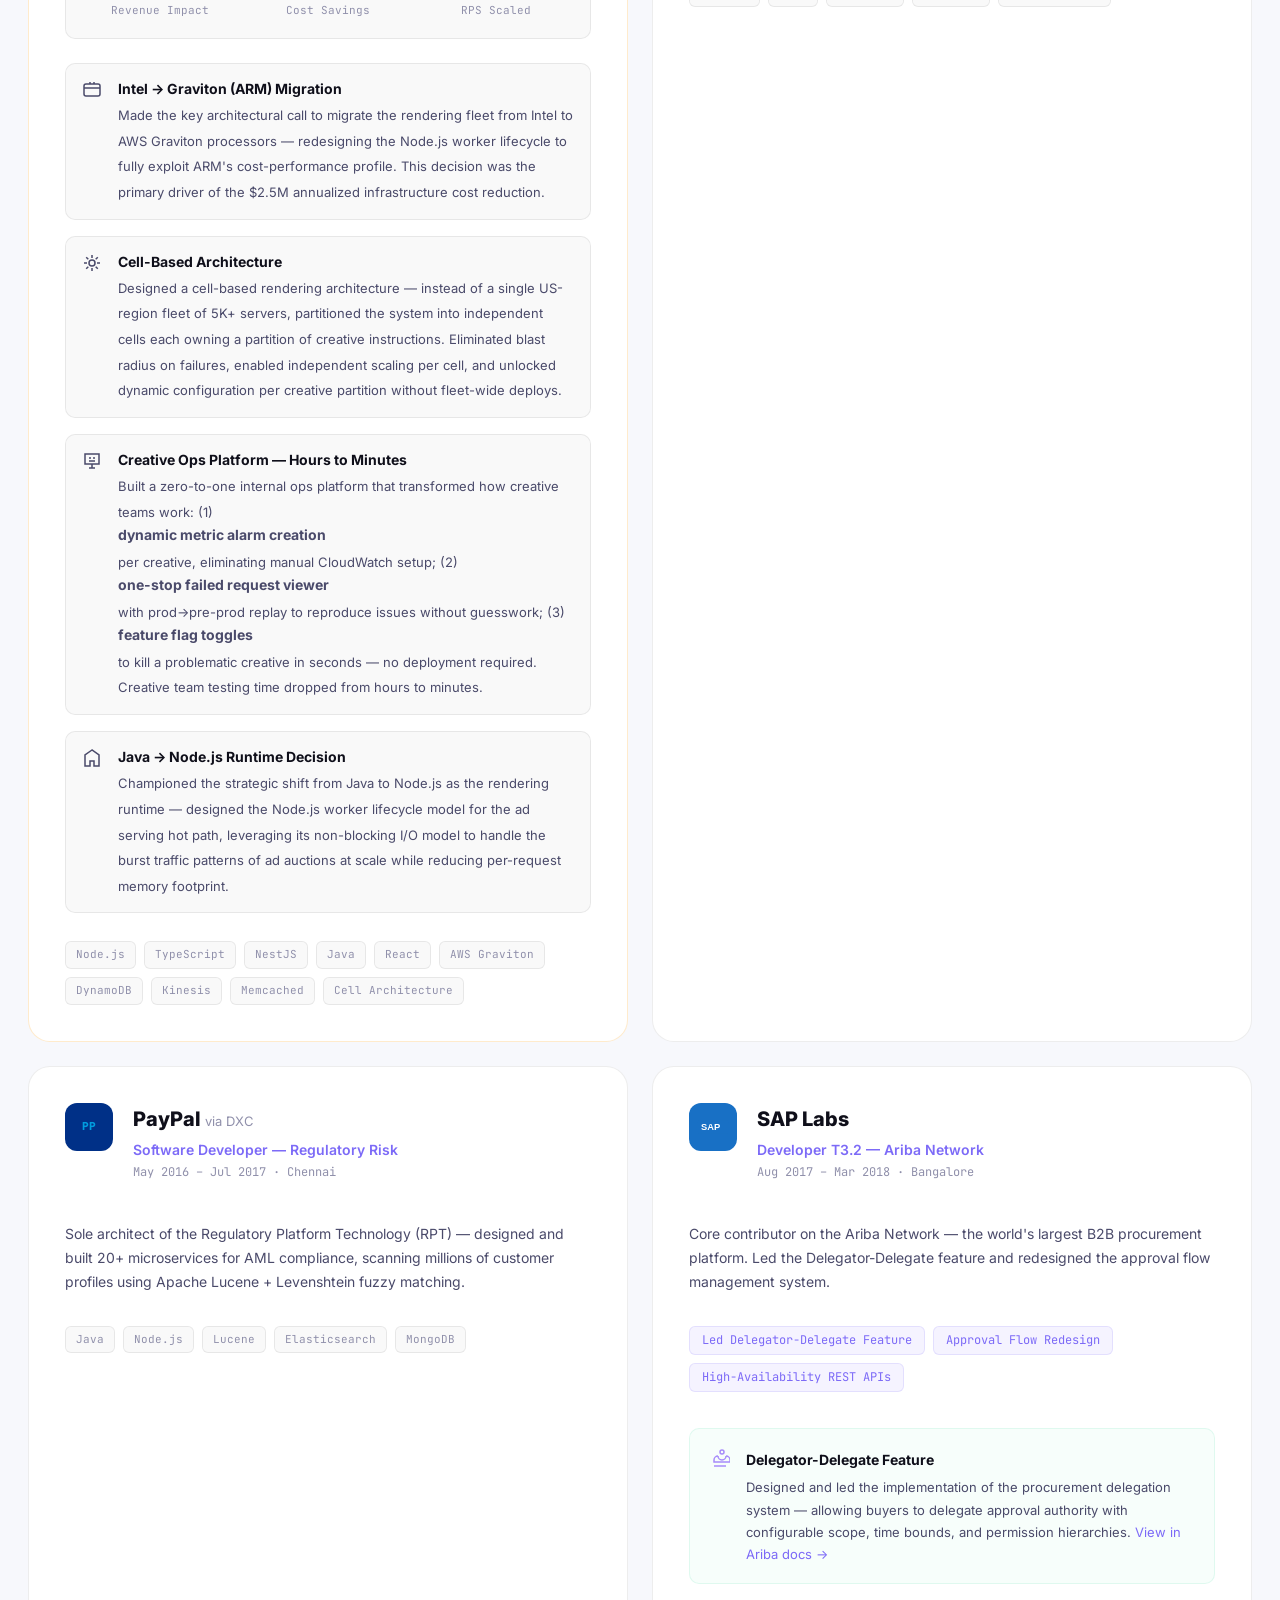
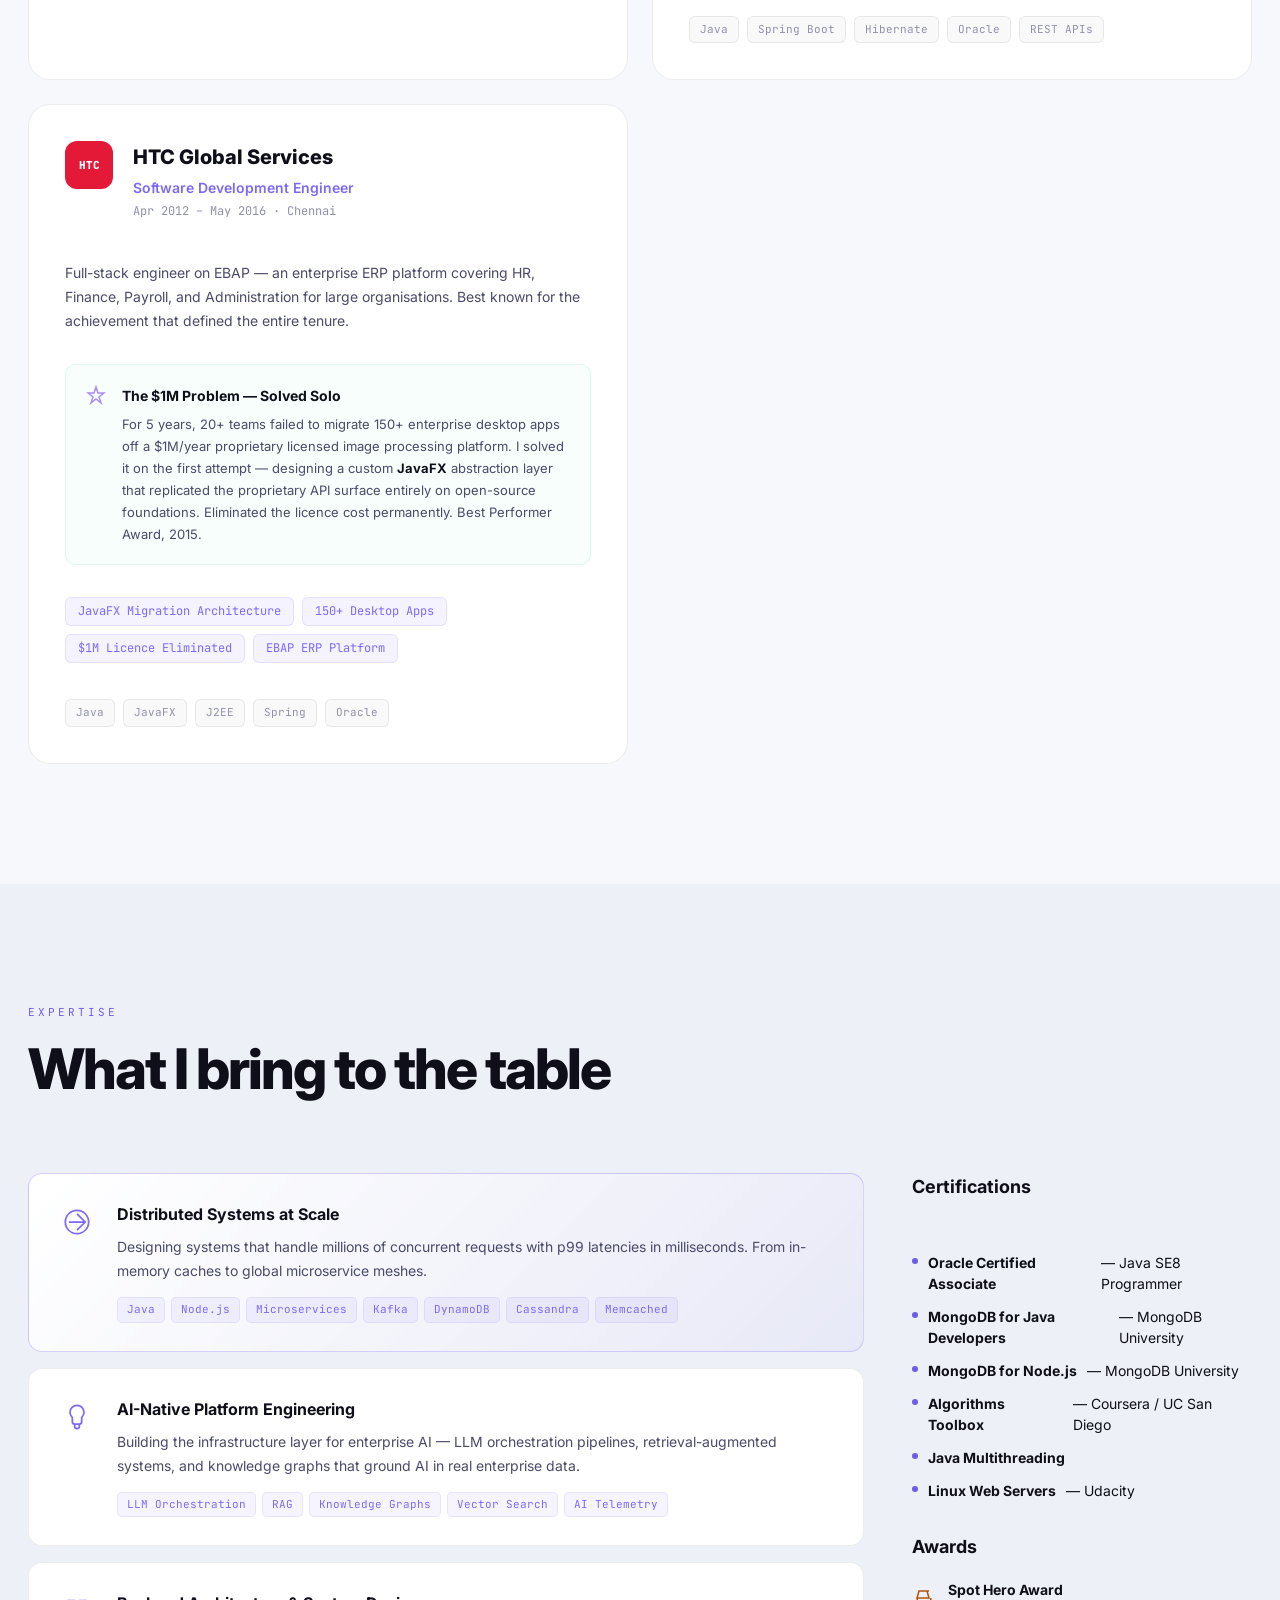
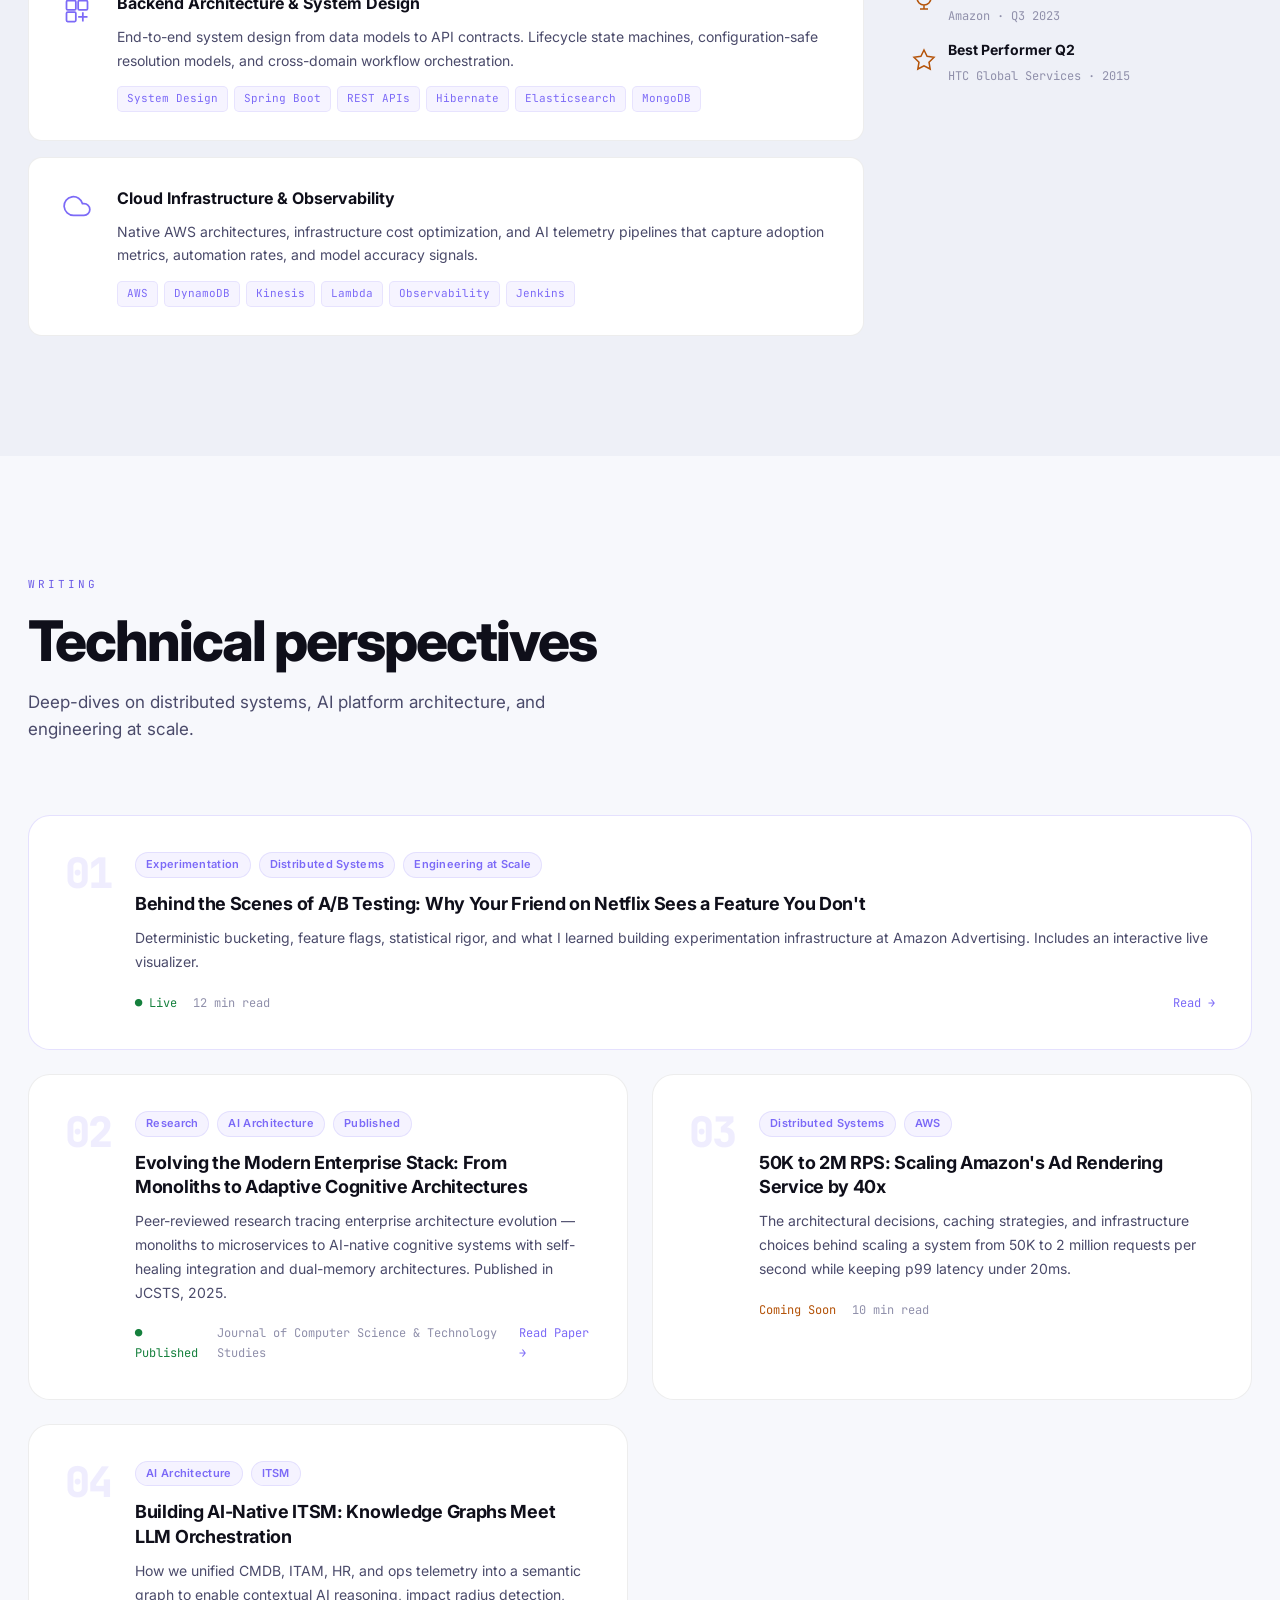
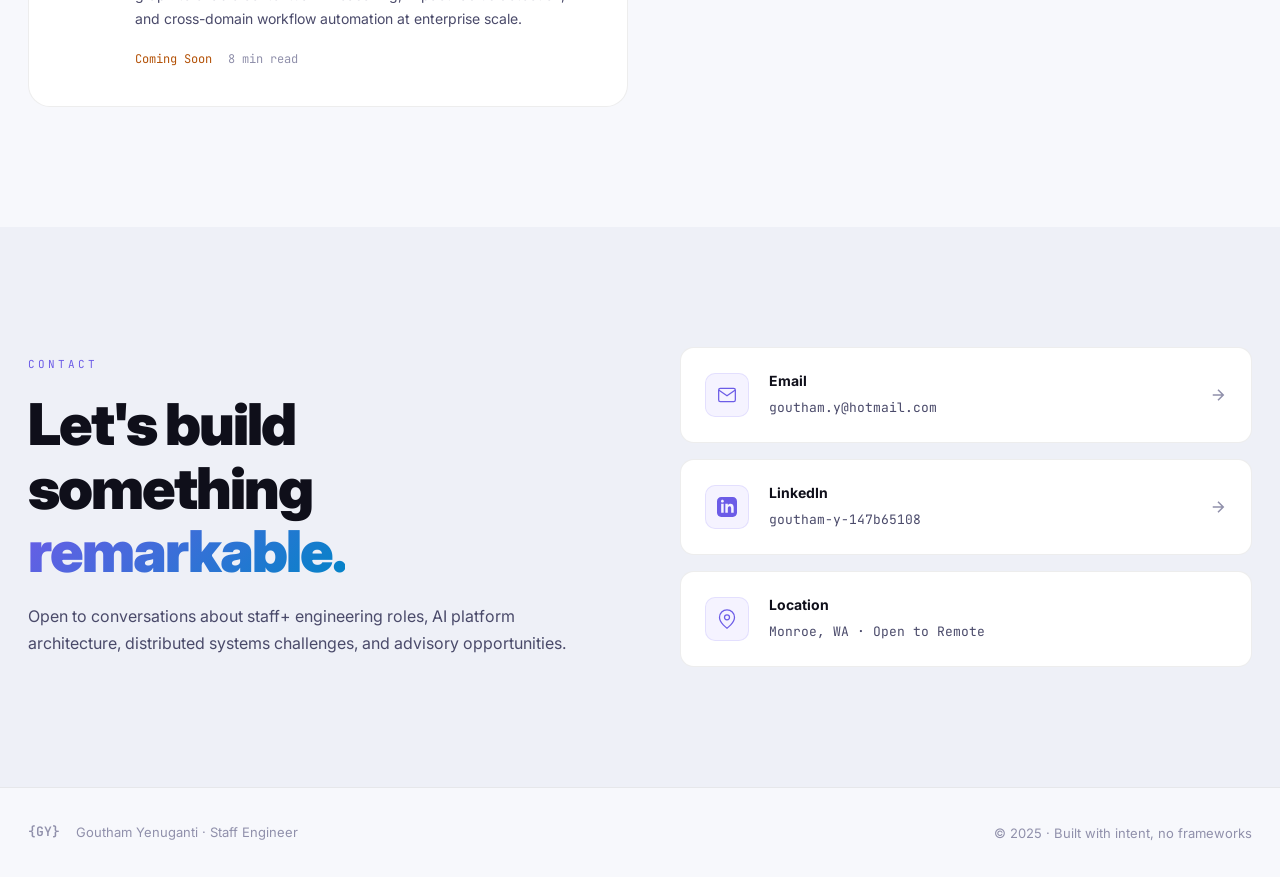
==== commit 753b5882: "Add light theme default, theme toggle, fix content issues - Light theme as default; dark toggle in n" ====
--- a/index.html
+++ b/index.html
@@ -33,9 +33,15 @@
         <li><a href="#blog">Blog</a></li>
         <li><a href="#contact" class="nav-cta">Let's Talk</a></li>
       </ul>
-      <button class="nav-hamburger" id="hamburger" aria-label="Toggle menu">
-        <span></span><span></span><span></span>
-      </button>
+      <div style="display:flex;align-items:center;gap:12px;">
+        <button class="theme-toggle" id="themeToggle" aria-label="Toggle theme">
+          <svg class="icon-sun" viewBox="0 0 24 24" fill="none" stroke="currentColor" stroke-width="2"><circle cx="12" cy="12" r="5"/><path d="M12 1v2M12 21v2M4.22 4.22l1.42 1.42M18.36 18.36l1.42 1.42M1 12h2M21 12h2M4.22 19.78l1.42-1.42M18.36 5.64l1.42-1.42"/></svg>
+          <svg class="icon-moon" viewBox="0 0 24 24" fill="none" stroke="currentColor" stroke-width="2"><path d="M21 12.79A9 9 0 1 1 11.21 3 7 7 0 0 0 21 12.79z"/></svg>
+        </button>
+        <button class="nav-hamburger" id="hamburger" aria-label="Toggle menu">
+          <span></span><span></span><span></span>
+        </button>
+      </div>
     </div>
   </nav>
 
@@ -57,10 +63,9 @@
         <span class="typewriter-cursor">|</span>
       </div>
       <p class="hero-description">
-        I architect systems that scale and solve problems that stump teams.
         Currently building <strong>AI-native enterprise intelligence</strong> at Salesforce.
-        Previously — <strong>2M TPS ad systems</strong> at Amazon,
-        <strong>20+ microservices designed solo</strong> at PayPal.
+        Before that — <strong>2M RPS ad rendering</strong> at Amazon,
+        <strong>20+ microservices solo</strong> at PayPal.
         And early in my career, I did what 20 teams couldn't in 5 years:
         <strong>migrated 150+ enterprise apps off a $1M/year licensed platform — alone.</strong>
       </p>
@@ -86,9 +91,11 @@
         <span class="co-sep">·</span>
         <span class="co co-amz">Amazon</span>
         <span class="co-sep">·</span>
+        <span class="co co-pp">PayPal</span>
+        <span class="co-sep">·</span>
         <span class="co co-sap">SAP</span>
         <span class="co-sep">·</span>
-        <span class="co co-pp">PayPal</span>
+        <span class="co co-htc">HTC</span>
       </div>
     </div>
     <a href="#impact" class="hero-scroll-cue" aria-label="Scroll down">
@@ -167,56 +174,6 @@
         <div class="bt-card" data-reveal>
           <div class="bt-number">01</div>
           <div class="bt-body">
-            <div class="bt-company">HTC Global Services · 2012–2016</div>
-            <h3 class="bt-title">The Problem 20 Teams Couldn't Crack in 5 Years</h3>
-            <div class="bt-context">
-              <span class="bt-context-label">The situation</span>
-              <p>HTC had a fleet of 150+ desktop applications built on a proprietary licensed image processing framework. The annual licence cost was enormous — over $1M. For five years, team after team had tried to migrate to open-source. All 20+ attempts failed. The project was considered technically impossible internally.</p>
-            </div>
-            <div class="bt-action">
-              <span class="bt-context-label">What I did differently</span>
-              <p>I approached it as an architecture problem, not a migration problem. Instead of trying to swap one framework for another, I designed a new abstraction layer using <strong>JavaFX</strong> — building a custom rendering engine that replicated the proprietary API surface while running entirely on open-source foundations. I built and shipped all 150+ applications on the new platform alone.</p>
-            </div>
-            <div class="bt-outcome">
-              <div class="bt-stat"><span>$1M+</span><small>Annual licence cost eliminated</small></div>
-              <div class="bt-stat"><span>150+</span><small>Desktop apps migrated</small></div>
-              <div class="bt-stat"><span>1</span><small>Engineer. Solved alone.</small></div>
-            </div>
-            <div class="bt-insight">
-              <span class="bt-insight-icon">💡</span>
-              <p><strong>The lesson:</strong> When everyone fails at the same approach, the problem isn't the execution — it's the framing. I reframed the migration as a platform architecture challenge, which made the solution obvious.</p>
-            </div>
-          </div>
-        </div>
-
-        <div class="bt-card" data-reveal>
-          <div class="bt-number">02</div>
-          <div class="bt-body">
-            <div class="bt-company">PayPal via DXC Technology · 2016–2017</div>
-            <h3 class="bt-title">From Monolith to 20+ Microservices: Designing PayPal's Regulatory Platform from Scratch</h3>
-            <div class="bt-context">
-              <span class="bt-context-label">The situation</span>
-              <p>PayPal's Regulatory Platform Technology (RPT) was a monolithic Java application responsible for scanning millions of customer profiles for financial crime — money laundering, terrorist financing, sanctions violations. It was slow, brittle, and couldn't scale to the velocity PayPal needed.</p>
-            </div>
-            <div class="bt-action">
-              <span class="bt-context-label">What I designed and built</span>
-              <p>I designed the entire microservices architecture for RPT from the ground up — decomposing the monolith into <strong>20+ independent services</strong>, each owning a bounded context of the regulatory domain. Key technical choices I made: <strong>Apache Lucene + Levenshtein edit distance</strong> for fuzzy name matching against sanctions watchlists (tolerating transliteration errors in international names), batch-indexed world-check file processing to reduce scan time complexity from O(n²) to near-linear, and a Node.js web interface for regulatory body access to high-risk transaction data.</p>
-            </div>
-            <div class="bt-outcome">
-              <div class="bt-stat"><span>20+</span><small>Microservices designed solo</small></div>
-              <div class="bt-stat"><span>Millions</span><small>Customer profiles scanned</small></div>
-              <div class="bt-stat"><span>O(n²)→O(n)</span><small>Scan complexity reduction</small></div>
-            </div>
-            <div class="bt-insight">
-              <span class="bt-insight-icon">💡</span>
-              <p><strong>The lesson:</strong> Fuzzy matching in financial compliance isn't a nice-to-have — "Muammar Gaddafi" has over 112 documented transliterations in sanctions databases. Choosing the right algorithm (edit distance) over the obvious one (exact match) was the architectural decision that made the whole system viable.</p>
-            </div>
-          </div>
-        </div>
-
-        <div class="bt-card" data-reveal>
-          <div class="bt-number">03</div>
-          <div class="bt-body">
             <div class="bt-company">Amazon Advertising · 2019–2025</div>
             <h3 class="bt-title">50K to 2M RPS: Architecting Amazon's Ad Rendering Pipeline from the Ground Up</h3>
             <div class="bt-context">
@@ -236,8 +193,58 @@
               <div class="bt-stat"><span>hrs→mins</span><small>Creative testing time</small></div>
             </div>
             <div class="bt-insight">
-              <span class="bt-insight-icon">💡</span>
+              <span class="bt-insight-icon"><svg viewBox="0 0 24 24" fill="none" stroke="var(--green)" stroke-width="1.5" width="18" height="18"><path d="M12 2a7 7 0 0 1 5 11.9V17a2 2 0 0 1-2 2h-6a2 2 0 0 1-2-2v-3.1A7 7 0 0 1 12 2z"/><path d="M9 21h6"/></svg></span>
               <p><strong>The lesson:</strong> The biggest wins came from platform-level decisions, not feature work. Choosing ARM over Intel, Node.js over Java, cells over a monolithic fleet — each was a decision most engineers wouldn't have the confidence to make. Architectural courage compounds.</p>
+            </div>
+          </div>
+        </div>
+
+        <div class="bt-card" data-reveal>
+          <div class="bt-number">02</div>
+          <div class="bt-body">
+            <div class="bt-company">PayPal via DXC Technology · 2016–2017</div>
+            <h3 class="bt-title">From Monolith to 20+ Microservices: Designing PayPal's Regulatory Platform Solo</h3>
+            <div class="bt-context">
+              <span class="bt-context-label">The situation</span>
+              <p>PayPal's Regulatory Platform Technology (RPT) was a monolithic Java application responsible for scanning millions of customer profiles for financial crime — money laundering, terrorist financing, sanctions violations. It was slow, brittle, and couldn't scale to the velocity PayPal needed.</p>
+            </div>
+            <div class="bt-action">
+              <span class="bt-context-label">What I designed and built</span>
+              <p>I designed the entire microservices architecture for RPT from the ground up — decomposing the monolith into <strong>20+ independent services</strong>, each owning a bounded context of the regulatory domain. Key technical choices I made: <strong>Apache Lucene + Levenshtein edit distance</strong> for fuzzy name matching against sanctions watchlists (tolerating transliteration errors in international names), batch-indexed world-check file processing to reduce scan time complexity from O(n²) to near-linear, and a Node.js web interface for regulatory body access to high-risk transaction data.</p>
+            </div>
+            <div class="bt-outcome">
+              <div class="bt-stat"><span>20+</span><small>Microservices designed solo</small></div>
+              <div class="bt-stat"><span>Millions</span><small>Customer profiles scanned</small></div>
+              <div class="bt-stat"><span>O(n²)→O(n)</span><small>Scan complexity reduction</small></div>
+            </div>
+            <div class="bt-insight">
+              <span class="bt-insight-icon"><svg viewBox="0 0 24 24" fill="none" stroke="var(--green)" stroke-width="1.5" width="18" height="18"><path d="M12 2a7 7 0 0 1 5 11.9V17a2 2 0 0 1-2 2h-6a2 2 0 0 1-2-2v-3.1A7 7 0 0 1 12 2z"/><path d="M9 21h6"/></svg></span>
+              <p><strong>The lesson:</strong> Fuzzy matching in financial compliance isn't a nice-to-have — "Muammar Gaddafi" has over 112 documented transliterations in sanctions databases. Choosing the right algorithm (edit distance) over the obvious one (exact match) was the architectural decision that made the whole system viable.</p>
+            </div>
+          </div>
+        </div>
+
+        <div class="bt-card" data-reveal>
+          <div class="bt-number">03</div>
+          <div class="bt-body">
+            <div class="bt-company">HTC Global Services · 2012–2016</div>
+            <h3 class="bt-title">The Problem 20 Teams Couldn't Crack in 5 Years — Solved Alone</h3>
+            <div class="bt-context">
+              <span class="bt-context-label">The situation</span>
+              <p>HTC had a fleet of 150+ desktop applications built on a proprietary licensed image processing framework. The annual licence cost was over $1M. For five years, team after team had tried to migrate to open-source. All 20+ attempts failed. The project was considered technically impossible internally.</p>
+            </div>
+            <div class="bt-action">
+              <span class="bt-context-label">What I did differently</span>
+              <p>I approached it as an architecture problem, not a migration problem. Instead of trying to swap one framework for another, I designed a new abstraction layer using <strong>JavaFX</strong> — building a custom rendering engine that replicated the proprietary API surface while running entirely on open-source foundations. I built and shipped all 150+ applications on the new platform alone.</p>
+            </div>
+            <div class="bt-outcome">
+              <div class="bt-stat"><span>$1M+</span><small>Annual licence cost eliminated</small></div>
+              <div class="bt-stat"><span>150+</span><small>Desktop apps migrated</small></div>
+              <div class="bt-stat"><span>1</span><small>Engineer. Solved alone.</small></div>
+            </div>
+            <div class="bt-insight">
+              <span class="bt-insight-icon"><svg viewBox="0 0 24 24" fill="none" stroke="var(--green)" stroke-width="1.5" width="18" height="18"><path d="M12 2a7 7 0 0 1 5 11.9V17a2 2 0 0 1-2 2h-6a2 2 0 0 1-2-2v-3.1A7 7 0 0 1 12 2z"/><path d="M9 21h6"/></svg></span>
+              <p><strong>The lesson:</strong> When everyone fails at the same approach, the problem isn't the execution — it's the framing. I reframed the migration as a platform architecture challenge, which made the solution obvious.</p>
             </div>
           </div>
         </div>
@@ -265,7 +272,7 @@
         <div class="principle-card" data-reveal>
           <div class="principle-icon"><svg viewBox="0 0 20 20" fill="none" stroke="currentColor" stroke-width="1.5" width="20" height="20" color="#a78bfa"><path d="M11 2L3 12h8l-2 6 8-10h-8l2-6z"/></svg></div>
           <h4>Eliminate latency before it exists</h4>
-          <p>At 2M TPS, the most expensive operations are the ones on the critical path. I design systems to move expensive work off the hot path — caching, pre-computation, async pipelines — before performance becomes a problem, not after.</p>
+          <p>At 2M RPS, the most expensive operations are the ones on the critical path. I design systems to move expensive work off the hot path — caching, pre-computation, async pipelines — before performance becomes a problem, not after.</p>
         </div>
 
         <div class="principle-card" data-reveal>
@@ -542,7 +549,7 @@
       <div class="expertise-layout">
         <div class="expertise-areas">
           <div class="area-card active" data-area="0" data-reveal>
-            <div class="area-icon">⚡</div>
+            <div class="area-icon"><svg viewBox="0 0 24 24" fill="none" stroke="var(--accent-2)" stroke-width="1.5" width="28" height="28"><path d="M5 12h14M12 5l7 7-7 7"/><circle cx="12" cy="12" r="10"/></svg></div>
             <div class="area-body">
               <h4>Distributed Systems at Scale</h4>
               <p>Designing systems that handle millions of concurrent requests with p99 latencies in milliseconds. From in-memory caches to global microservice meshes.</p>
@@ -550,7 +557,7 @@
             </div>
           </div>
           <div class="area-card" data-area="1" data-reveal>
-            <div class="area-icon">🧠</div>
+            <div class="area-icon"><svg viewBox="0 0 24 24" fill="none" stroke="var(--accent-2)" stroke-width="1.5" width="28" height="28"><path d="M12 2a6 6 0 0 1 6 6c0 2-1 3.5-2 4.5V16a2 2 0 0 1-2 2h-4a2 2 0 0 1-2-2v-3.5C7 11.5 6 10 6 8a6 6 0 0 1 6-6z"/><path d="M10 18v2a2 2 0 0 0 4 0v-2"/></svg></div>
             <div class="area-body">
               <h4>AI-Native Platform Engineering</h4>
               <p>Building the infrastructure layer for enterprise AI — LLM orchestration pipelines, retrieval-augmented systems, and knowledge graphs that ground AI in real enterprise data.</p>
@@ -558,7 +565,7 @@
             </div>
           </div>
           <div class="area-card" data-area="2" data-reveal>
-            <div class="area-icon">🏗️</div>
+            <div class="area-icon"><svg viewBox="0 0 24 24" fill="none" stroke="var(--accent-2)" stroke-width="1.5" width="28" height="28"><rect x="3" y="3" width="8" height="8" rx="1"/><rect x="13" y="3" width="8" height="8" rx="1"/><rect x="3" y="13" width="8" height="8" rx="1"/><path d="M13 17h8M17 13v8"/></svg></div>
             <div class="area-body">
               <h4>Backend Architecture &amp; System Design</h4>
               <p>End-to-end system design from data models to API contracts. Lifecycle state machines, configuration-safe resolution models, and cross-domain workflow orchestration.</p>
@@ -566,7 +573,7 @@
             </div>
           </div>
           <div class="area-card" data-area="3" data-reveal>
-            <div class="area-icon">☁️</div>
+            <div class="area-icon"><svg viewBox="0 0 24 24" fill="none" stroke="var(--accent-2)" stroke-width="1.5" width="28" height="28"><path d="M18 10h-1.26A8 8 0 1 0 9 20h9a5 5 0 0 0 0-10z"/></svg></div>
             <div class="area-body">
               <h4>Cloud Infrastructure &amp; Observability</h4>
               <p>Native AWS architectures, infrastructure cost optimization, and AI telemetry pipelines that capture adoption metrics, automation rates, and model accuracy signals.</p>
@@ -587,14 +594,14 @@
           <div class="awards-block">
             <h3>Awards</h3>
             <div class="award-item">
-              <span class="award-icon">🏆</span>
+              <span class="award-icon"><svg viewBox="0 0 24 24" fill="none" stroke="var(--amber)" stroke-width="1.5" width="24" height="24"><path d="M8 21h8M12 17v4M17 3H7l-2 7h12L15 3zM5 10a7 7 0 0 0 14 0"/></svg></span>
               <div>
                 <strong>Spot Hero Award</strong>
                 <span>Amazon · Q3 2023</span>
               </div>
             </div>
             <div class="award-item">
-              <span class="award-icon">⭐</span>
+              <span class="award-icon"><svg viewBox="0 0 24 24" fill="none" stroke="var(--amber)" stroke-width="1.5" width="24" height="24"><polygon points="12 2 15.09 8.26 22 9.27 17 14.14 18.18 21.02 12 17.77 5.82 21.02 7 14.14 2 9.27 8.91 8.26 12 2"/></svg></span>
               <div>
                 <strong>Best Performer Q2</strong>
                 <span>HTC Global Services · 2015</span>
--- a/css/style.css
+++ b/css/style.css
@@ -2,6 +2,37 @@
 *, *::before, *::after { box-sizing: border-box; margin: 0; padding: 0; }
 
 :root {
+  /* Light theme (default) */
+  --bg: #f7f8fc;
+  --bg-1: #eef0f7;
+  --bg-2: #e6e9f3;
+  --bg-card: #ffffff;
+  --bg-card-h: #f4f5fb;
+  --border: rgba(0,0,0,0.07);
+  --border-h: rgba(0,0,0,0.14);
+  --text: #0f0f1a;
+  --text-2: #4a4a6a;
+  --text-3: #9090ab;
+  --accent: #6c5ce7;
+  --accent-2: #7c6af7;
+  --accent-3: #0284c7;
+  --green: #15803d;
+  --amber: #b45309;
+  --red: #dc2626;
+  --nav-bg: rgba(247,248,252,0.92);
+  --nav-open-bg: rgba(247,248,252,0.98);
+  --surface: rgba(0,0,0,0.025);
+  --surface-h: rgba(0,0,0,0.045);
+  --scrollbar-thumb: #c8cce0;
+  --r: 14px;
+  --r-lg: 22px;
+  --font: 'Inter', system-ui, sans-serif;
+  --mono: 'JetBrains Mono', monospace;
+  --nav-h: 66px;
+  --ease: cubic-bezier(0.16, 1, 0.3, 1);
+}
+
+[data-theme="dark"] {
   --bg: #060608;
   --bg-1: #0c0c14;
   --bg-2: #0f0f1a;
@@ -18,12 +49,11 @@
   --green: #34d399;
   --amber: #fbbf24;
   --red: #f87171;
-  --r: 14px;
-  --r-lg: 22px;
-  --font: 'Inter', system-ui, sans-serif;
-  --mono: 'JetBrains Mono', monospace;
-  --nav-h: 66px;
-  --ease: cubic-bezier(0.16, 1, 0.3, 1);
+  --nav-bg: rgba(6,6,8,0.88);
+  --nav-open-bg: rgba(6,6,8,0.97);
+  --surface: rgba(255,255,255,0.02);
+  --surface-h: rgba(255,255,255,0.04);
+  --scrollbar-thumb: #222240;
 }
 
 html { scroll-behavior: smooth; }
@@ -38,11 +68,11 @@
 }
 @media (pointer: coarse) { body { cursor: auto; } }
 
-::selection { background: rgba(124,106,247,0.3); }
+::selection { background: rgba(108,92,231,0.2); }
 a { color: inherit; text-decoration: none; }
 ::-webkit-scrollbar { width: 5px; }
 ::-webkit-scrollbar-track { background: var(--bg); }
-::-webkit-scrollbar-thumb { background: #222240; border-radius: 5px; }
+::-webkit-scrollbar-thumb { background: var(--scrollbar-thumb); border-radius: 5px; }
 
 /* ===== SCROLL PROGRESS ===== */
 .scroll-progress {
@@ -58,11 +88,10 @@
   background: var(--accent); border-radius: 50%;
   pointer-events: none; z-index: 999; transform: translate(-50%,-50%);
   transition: transform 0.1s, background 0.2s;
-  mix-blend-mode: screen;
 }
 .cursor-follower {
   position: fixed; width: 32px; height: 32px;
-  border: 1px solid rgba(124,106,247,0.4); border-radius: 50%;
+  border: 1.5px solid rgba(108,92,231,0.35); border-radius: 50%;
   pointer-events: none; z-index: 998; transform: translate(-50%,-50%);
   transition: transform 0.12s var(--ease), opacity 0.2s;
 }
@@ -77,7 +106,7 @@
   border-bottom: 1px solid transparent;
 }
 .nav.scrolled {
-  background: rgba(6,6,8,0.88);
+  background: var(--nav-bg);
   backdrop-filter: blur(16px) saturate(1.4);
   border-bottom-color: var(--border);
 }
@@ -125,8 +154,9 @@
 }
 .hero-canvas {
   position: absolute; inset: 0; width: 100%; height: 100%;
-  pointer-events: none; opacity: 0.6;
-}
+  pointer-events: none; opacity: 0.35;
+}
+[data-theme="dark"] .hero-canvas { opacity: 0.6; }
 .hero-content {
   max-width: 1240px; margin: 0 auto; width: 100%; position: relative; z-index: 1;
 }
@@ -208,6 +238,7 @@
 .co-amz { color: #ff9900; }
 .co-sap { color: #1870c5; }
 .co-pp { color: #009cde; }
+.co-htc { color: #e31937; }
 .co-sep { color: var(--text-3); }
 
 .hero-scroll-cue {
@@ -274,7 +305,7 @@
 .impact-num {
   font-size: clamp(40px, 4vw, 56px); font-weight: 900;
   letter-spacing: -2px; line-height: 1;
-  background: linear-gradient(135deg, #fff 40%, var(--accent-2));
+  background: linear-gradient(135deg, var(--text) 40%, var(--accent-2));
   -webkit-background-clip: text; -webkit-text-fill-color: transparent;
   background-clip: text; margin-bottom: 12px;
 }
@@ -359,7 +390,7 @@
 .exp-highlights { display: flex; flex-direction: column; gap: 16px; margin-bottom: 28px; }
 .exp-highlight {
   display: flex; gap: 14px; align-items: flex-start;
-  background: rgba(255,255,255,0.02); border-radius: 10px; padding: 14px 16px;
+  background: var(--surface); border-radius: 10px; padding: 14px 16px;
   border: 1px solid var(--border);
 }
 .exp-highlight-icon { font-size: 18px; flex-shrink: 0; margin-top: 2px; width: 22px; height: 22px; color: var(--accent-2); display: flex; align-items: flex-start; }
@@ -368,7 +399,7 @@
 
 .exp-metrics-row {
   display: flex; gap: 20px; margin-bottom: 24px;
-  background: rgba(255,255,255,0.02); border-radius: 10px; padding: 16px 20px;
+  background: var(--surface); border-radius: 10px; padding: 16px 20px;
   border: 1px solid var(--border);
 }
 .exp-metric { flex: 1; text-align: center; }
@@ -387,7 +418,7 @@
 .exp-stack { display: flex; flex-wrap: wrap; gap: 8px; }
 .exp-stack span {
   font-size: 11px; padding: 4px 10px; border-radius: 6px;
-  background: rgba(255,255,255,0.03); color: var(--text-3);
+  background: var(--surface); color: var(--text-3);
   border: 1px solid var(--border); font-family: var(--mono);
 }
 
@@ -412,7 +443,7 @@
 .area-card.visible { opacity: 1; transform: none; }
 .area-card:hover { border-color: var(--border-h); }
 .area-card.active { border-color: rgba(124,106,247,0.3); background: linear-gradient(135deg, var(--bg-card), rgba(124,106,247,0.05)); }
-.area-icon { font-size: 28px; flex-shrink: 0; }
+.area-icon { font-size: 28px; flex-shrink: 0; display: flex; align-items: center; justify-content: center; width: 40px; height: 40px; }
 .area-body h4 { font-size: 16px; font-weight: 700; margin-bottom: 8px; }
 .area-body p { font-size: 14px; color: var(--text-2); line-height: 1.7; margin-bottom: 14px; }
 .area-techs { display: flex; flex-wrap: wrap; gap: 6px; }
@@ -509,6 +540,26 @@
 .footer-logo { font-family: var(--mono); color: var(--accent); font-weight: 600; }
 .footer-left span, .footer-right span { font-size: 13px; color: var(--text-3); }
 
+/* ===== THEME TOGGLE ===== */
+.theme-toggle {
+  width: 36px; height: 36px; border-radius: 8px;
+  background: var(--surface); border: 1px solid var(--border);
+  cursor: pointer; display: flex; align-items: center; justify-content: center;
+  transition: all 0.2s; flex-shrink: 0;
+  color: var(--text-3);
+}
+.theme-toggle:hover { border-color: var(--accent); color: var(--accent); background: rgba(108,92,231,0.08); }
+.theme-toggle svg { width: 16px; height: 16px; }
+.icon-sun { display: none; }
+.icon-moon { display: block; }
+[data-theme="dark"] .icon-sun { display: block; }
+[data-theme="dark"] .icon-moon { display: none; }
+
+/* smooth theme transition (applied only when switching themes, via JS class) */
+.theme-transitioning, .theme-transitioning *, .theme-transitioning *::before, .theme-transitioning *::after {
+  transition: background-color 0.3s, border-color 0.3s, color 0.3s, box-shadow 0.3s !important;
+}
+
 /* ===== REVEAL ===== */
 [data-reveal] { opacity: 0; transform: translateY(24px); transition: opacity 0.7s var(--ease), transform 0.7s var(--ease); }
 [data-reveal].visible { opacity: 1; transform: none; }
@@ -601,7 +652,7 @@
   .nav-links.open {
     display: flex; flex-direction: column;
     position: absolute; top: var(--nav-h); left: 0; right: 0;
-    background: rgba(6,6,8,0.97); backdrop-filter: blur(16px);
+    background: var(--nav-open-bg); backdrop-filter: blur(16px);
     border-bottom: 1px solid var(--border); padding: 24px; gap: 24px;
   }
   .blog-grid { grid-template-columns: 1fr; }
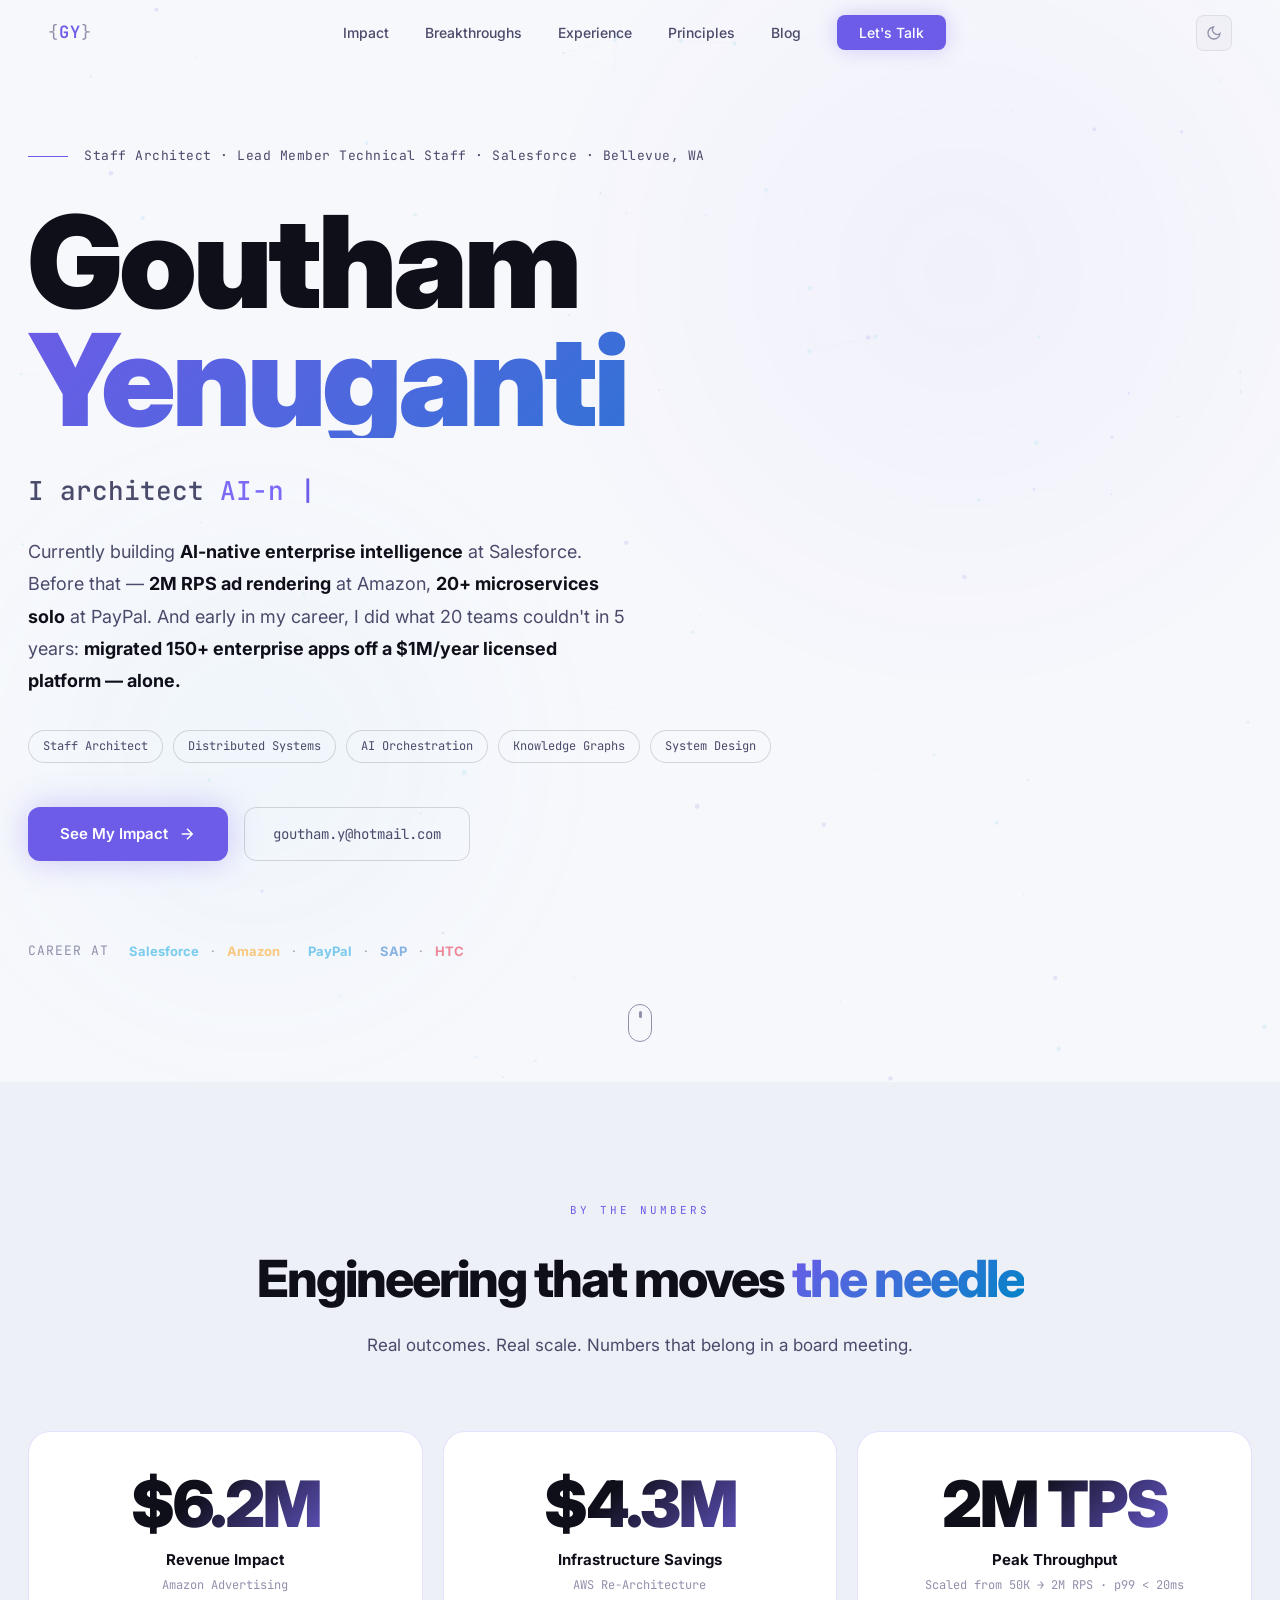
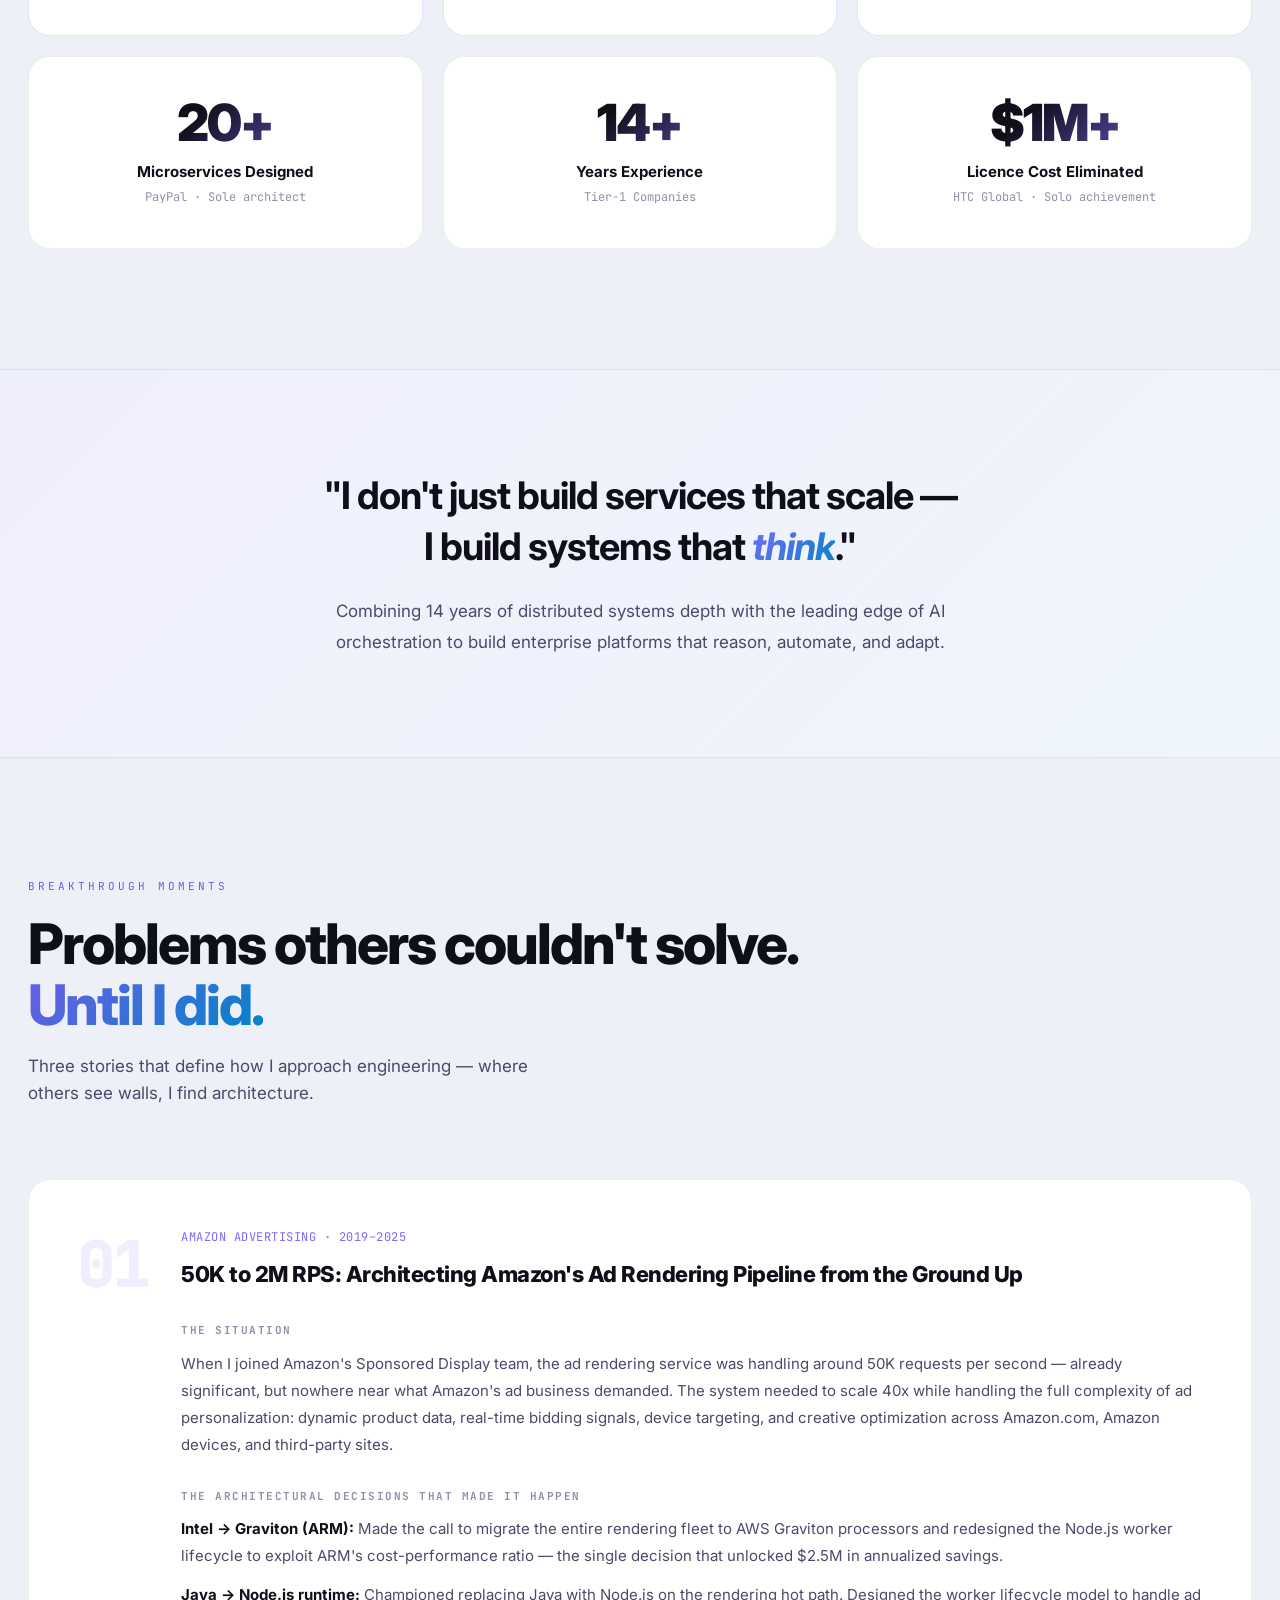
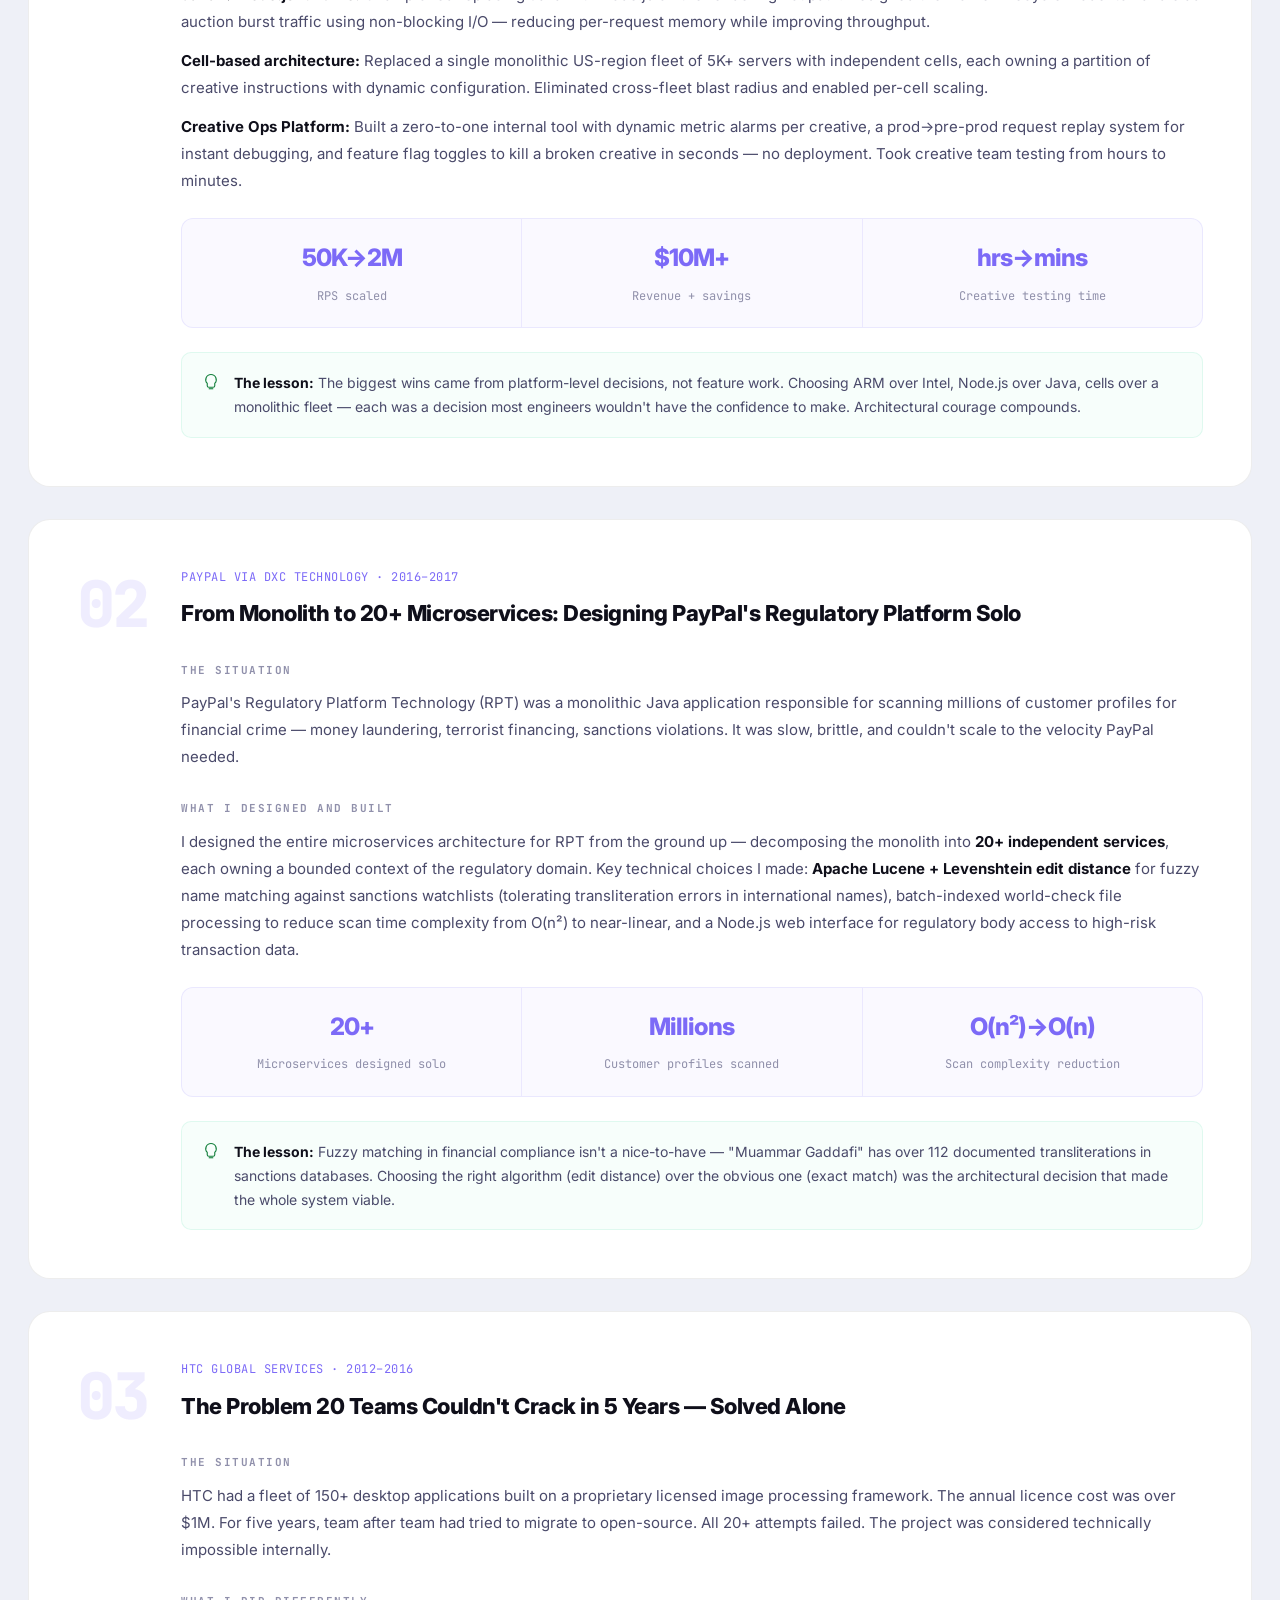
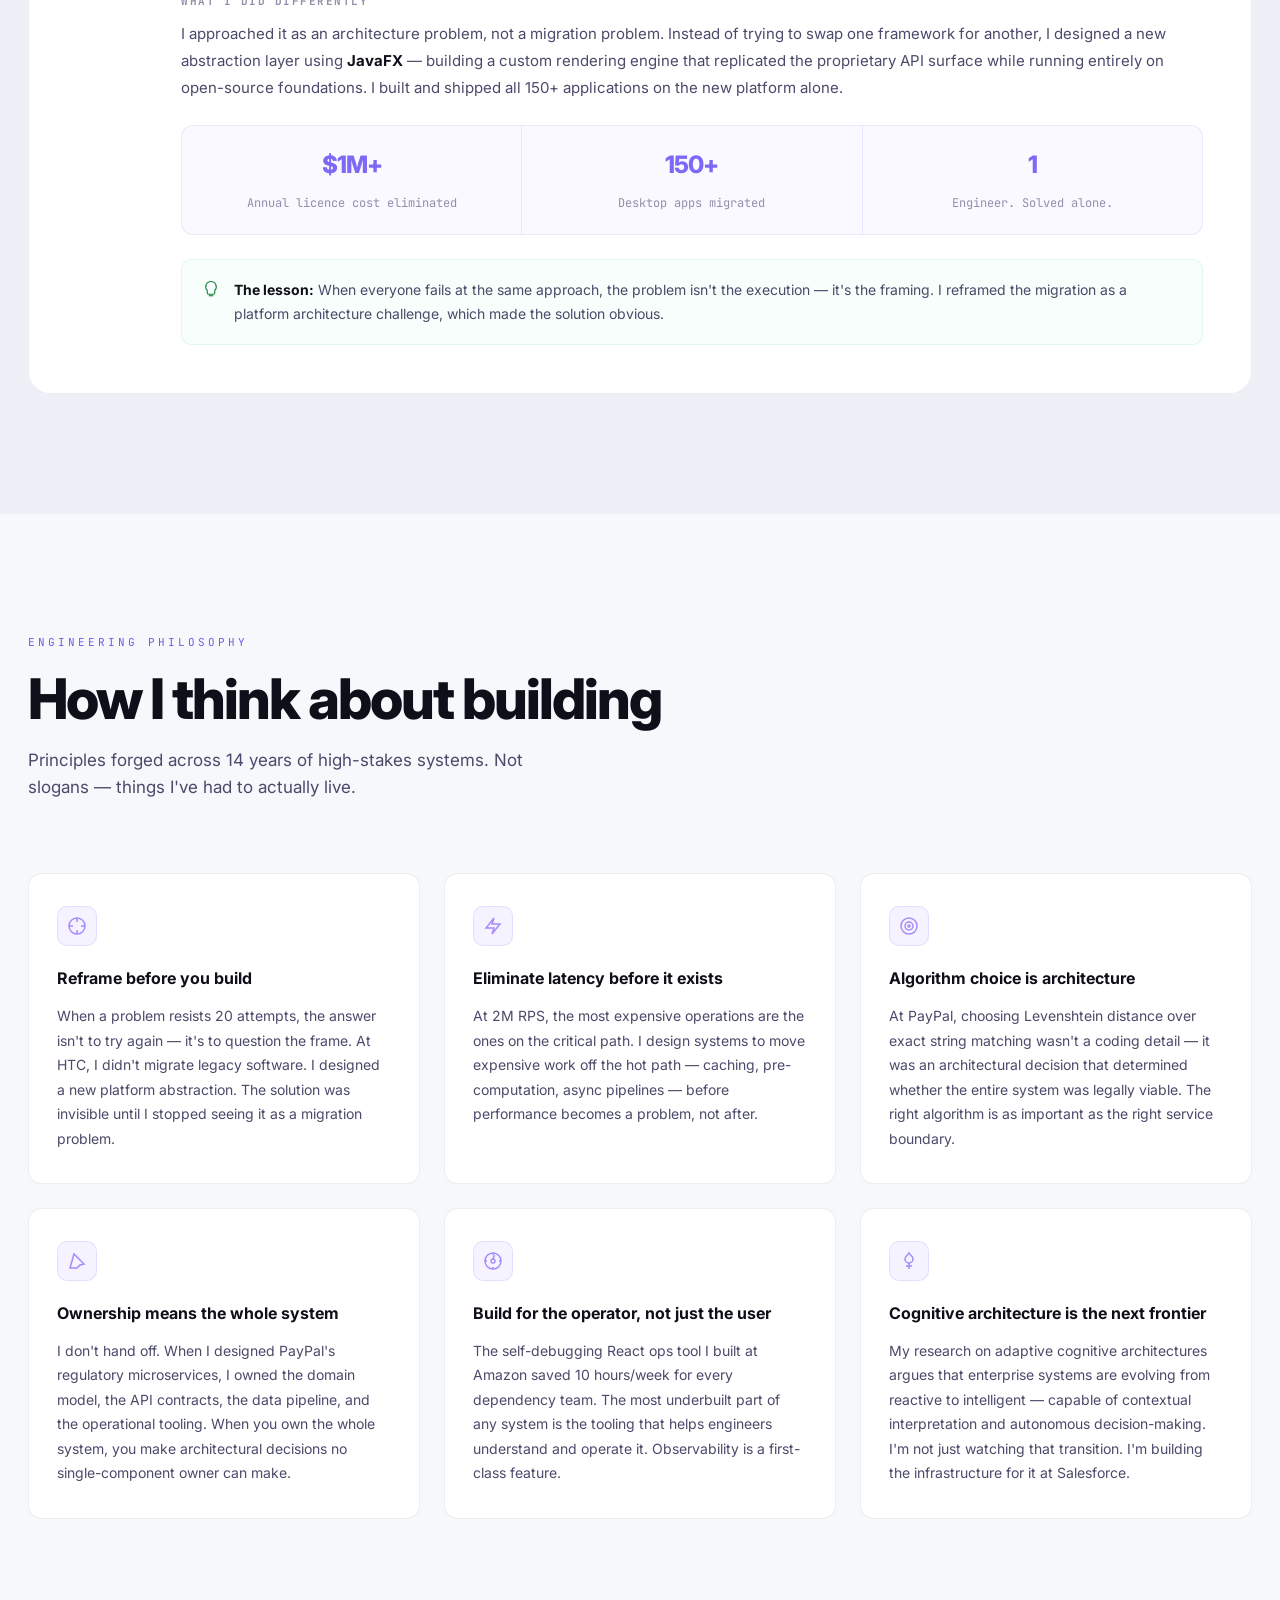
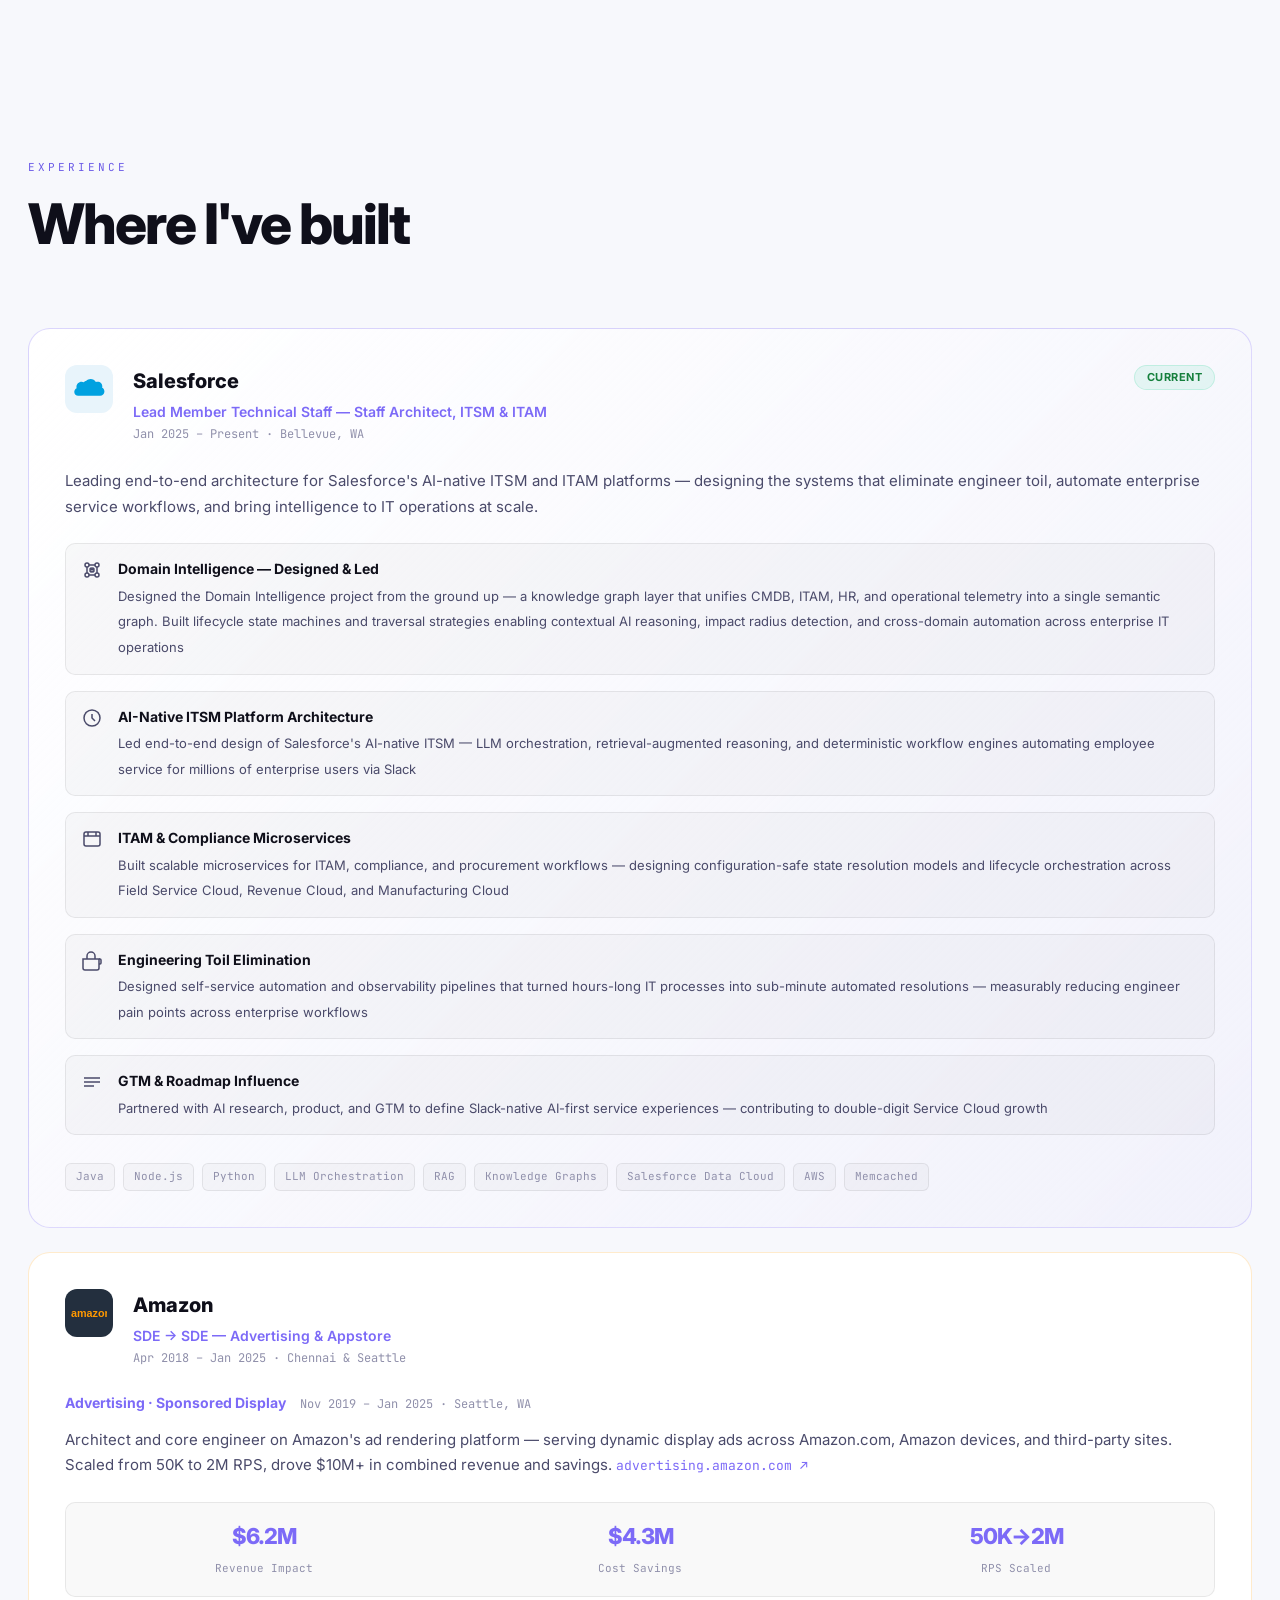
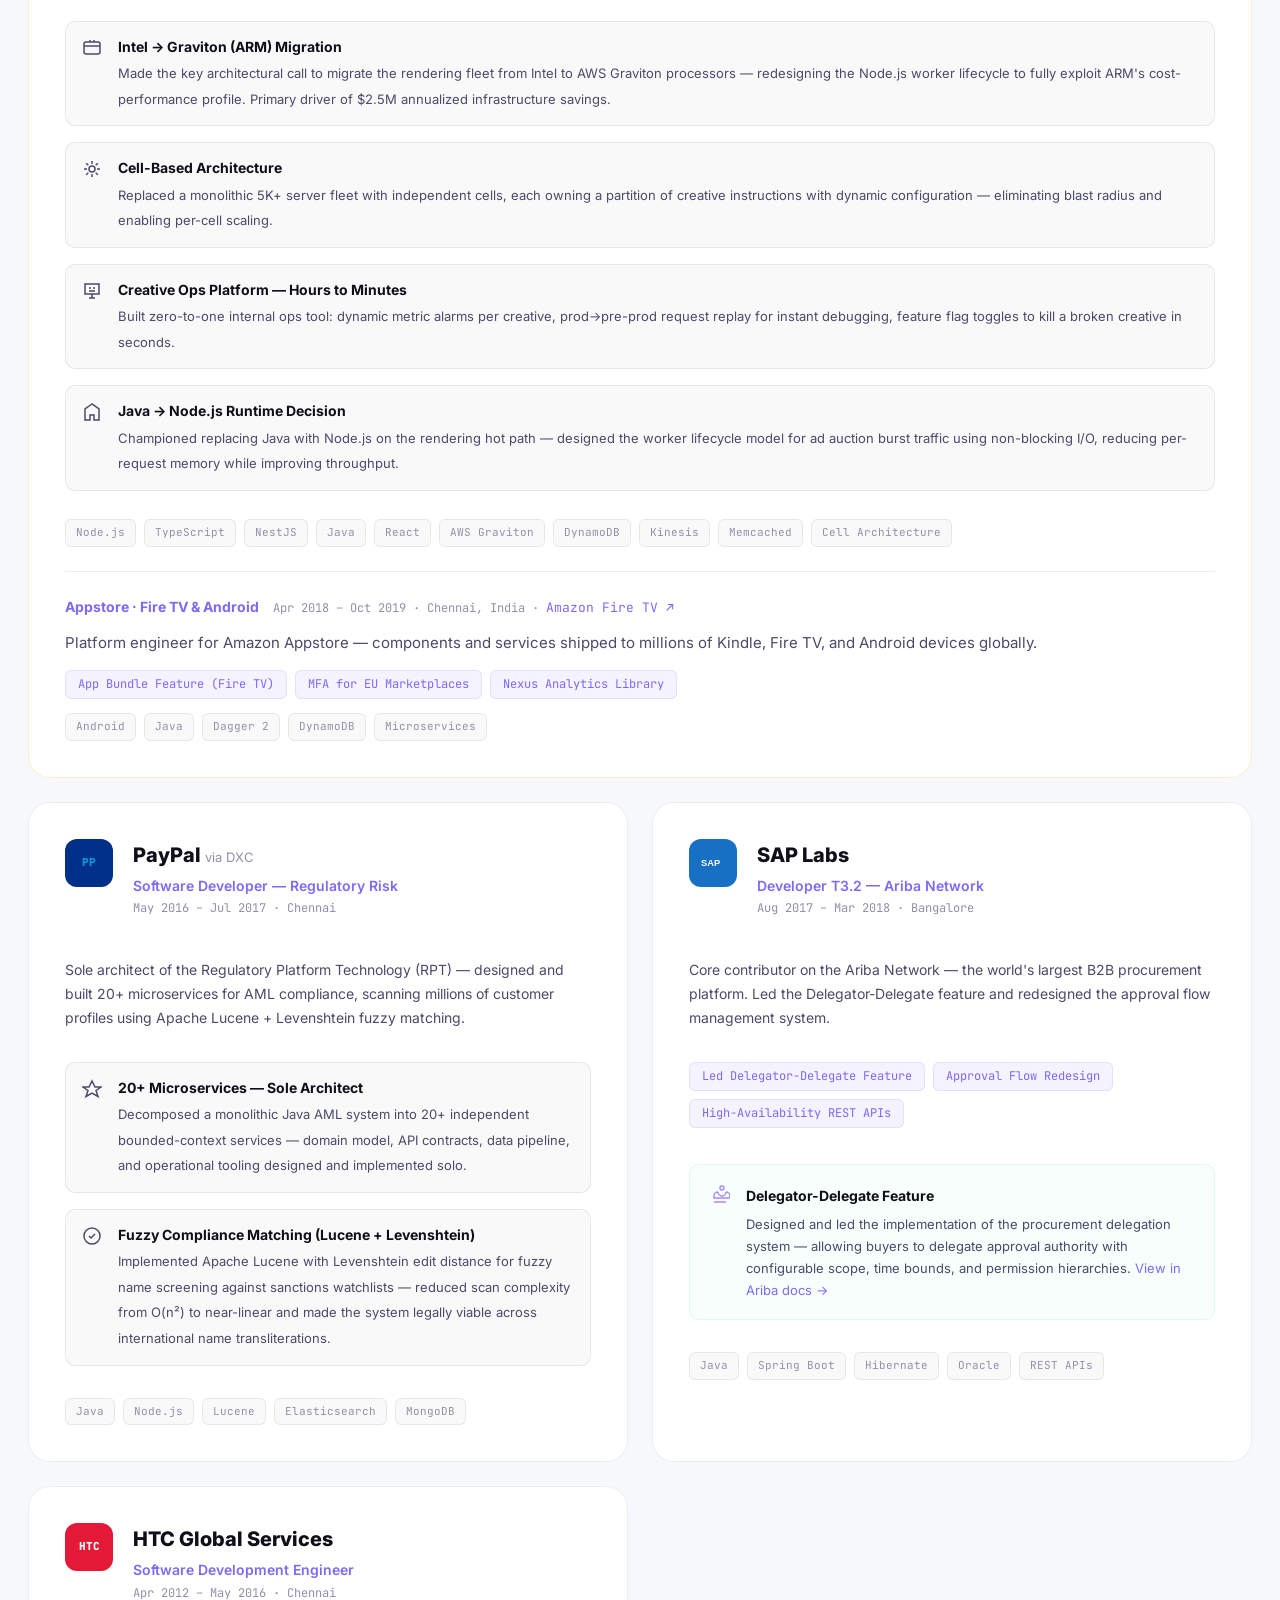
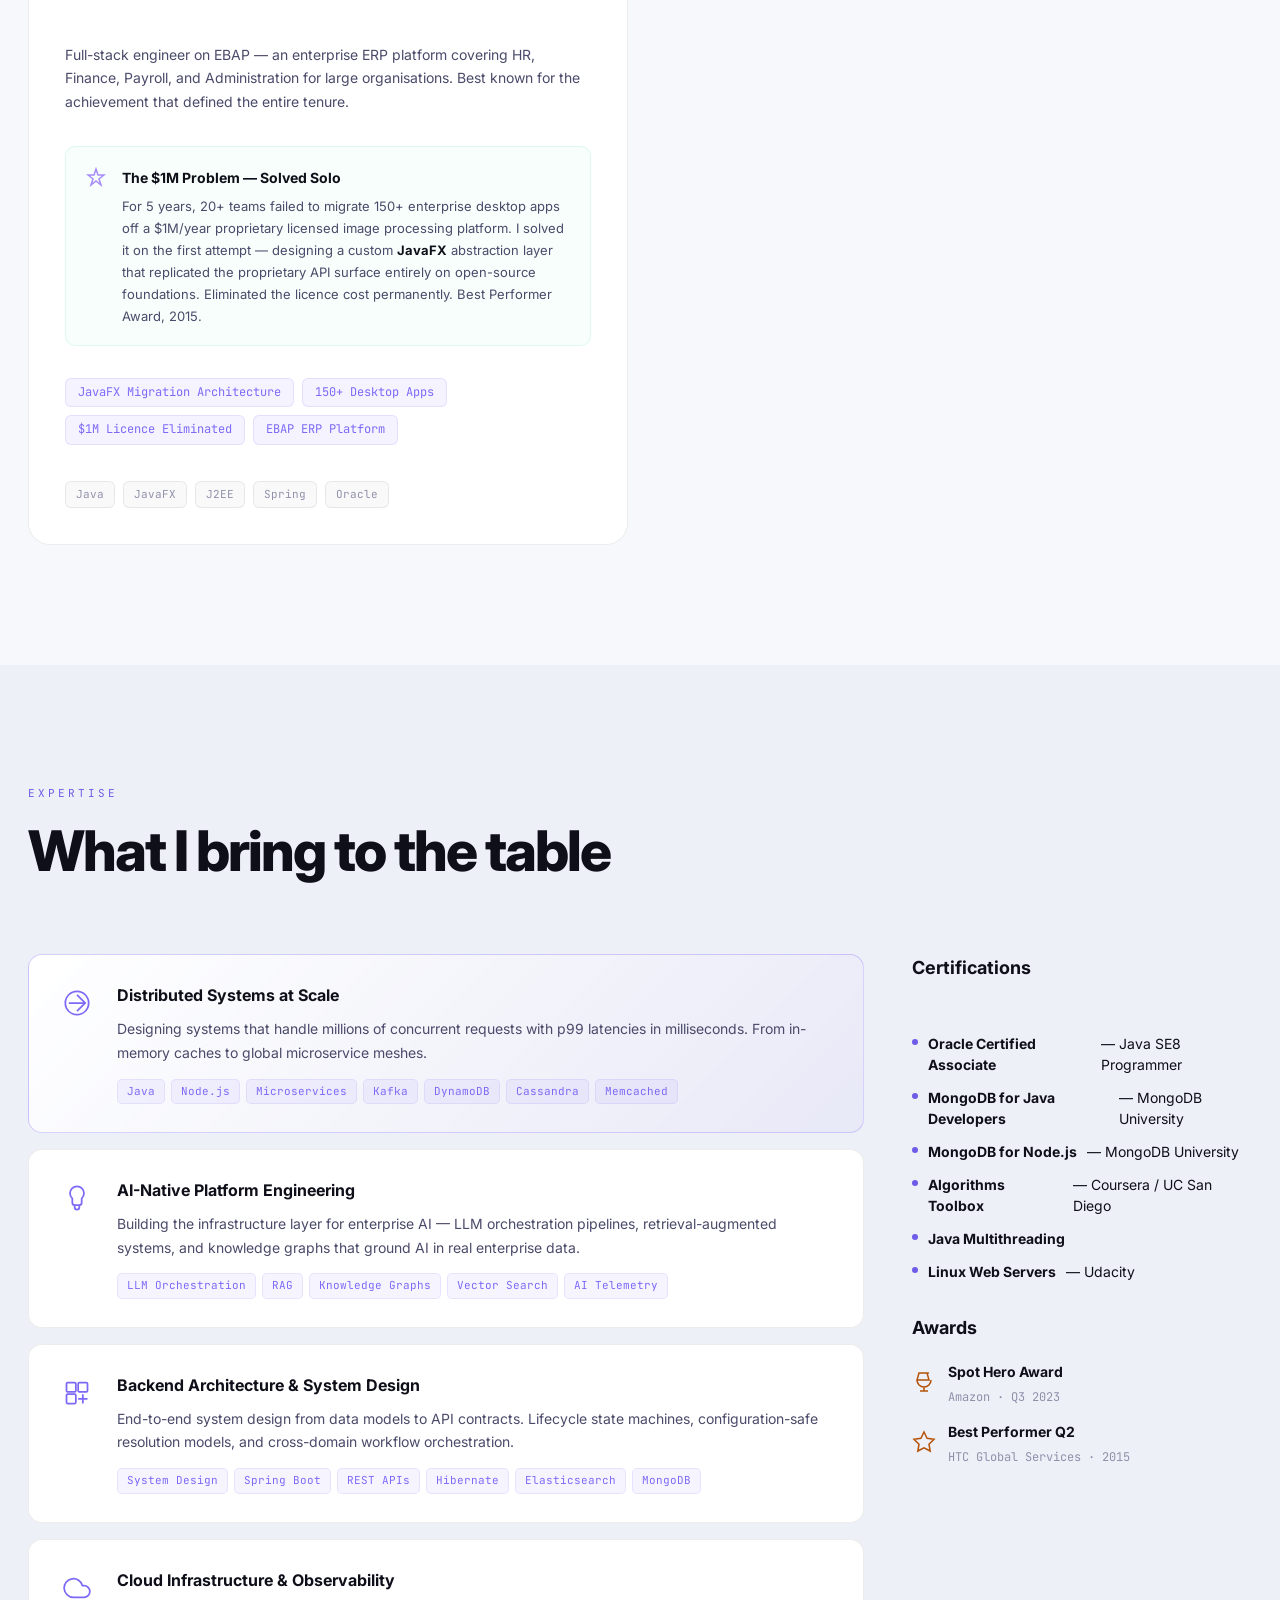
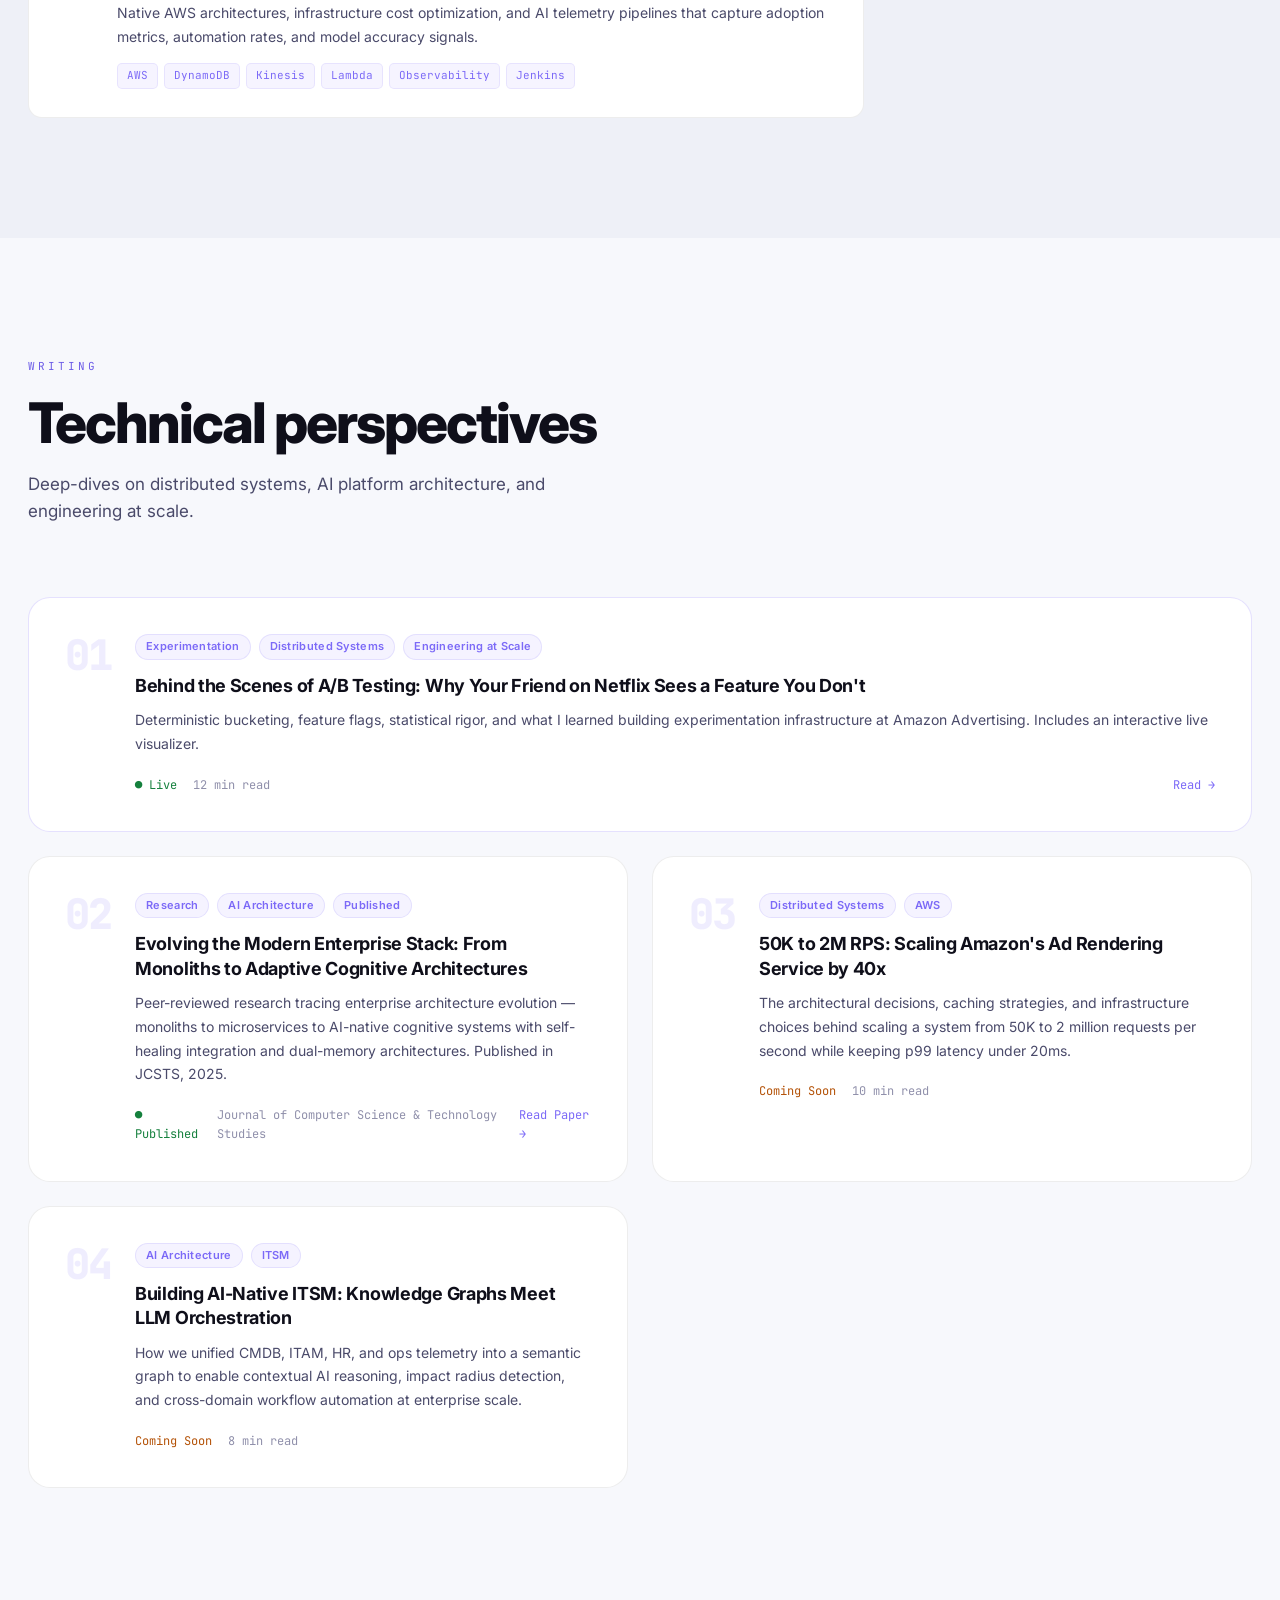
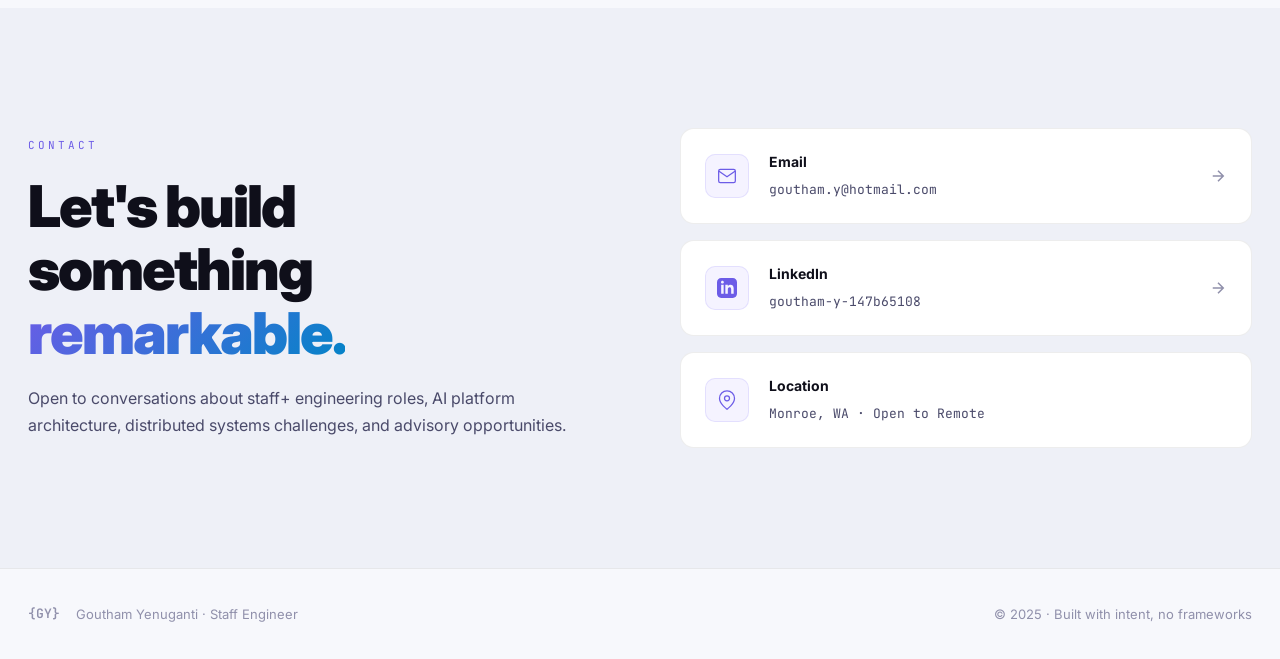
==== commit 956f31c9: "Merge Amazon cards, fill PayPal empty space - Merge Amazon Advertising + Appstore into one full-widt" ====
--- a/index.html
+++ b/index.html
@@ -377,85 +377,91 @@
           </div>
         </div>
 
-        <div class="exp-card exp-amazon-featured" data-reveal>
+        <div class="exp-card exp-amazon-featured exp-amazon-merged" data-reveal>
           <div class="exp-card-top">
             <div class="exp-logo amz-logo">
               <svg viewBox="0 0 60 24" fill="none"><text x="0" y="18" font-family="Arial" font-weight="bold" font-size="18" fill="#FF9900">amazon</text></svg>
             </div>
             <div class="exp-title-block">
               <h3>Amazon</h3>
-              <span class="exp-role">SDE — Advertising · Sponsored Display</span>
-              <span class="exp-period">Nov 2019 – Jan 2025 · Seattle, WA</span>
-            </div>
-          </div>
-          <p class="exp-summary">Architect and core engineer on Amazon's ad rendering platform — one of the most revenue-critical systems in Amazon Advertising, serving dynamic display ads across Amazon.com, Amazon devices, and third-party sites. Scaled from 50K to 2M RPS, drove $10M+ in combined revenue and savings. <a href="https://advertising.amazon.com/" target="_blank" rel="noopener" class="exp-ext-link">advertising.amazon.com ↗</a></p>
-          <div class="exp-metrics-row">
-            <div class="exp-metric"><span>$6.2M</span><small>Revenue Impact</small></div>
-            <div class="exp-metric"><span>$4.3M</span><small>Cost Savings</small></div>
-            <div class="exp-metric"><span>50K→2M</span><small>RPS Scaled</small></div>
-          </div>
-          <div class="exp-highlights">
-            <div class="exp-highlight">
-              <span class="exp-highlight-icon">
-                <svg viewBox="0 0 20 20" fill="none" stroke="currentColor" stroke-width="1.5" width="20" height="20"><rect x="2" y="4" width="16" height="12" rx="2"/><path d="M8 4V2M12 4V2M2 8h16"/></svg>
-              </span>
-              <div>
-                <strong>Intel → Graviton (ARM) Migration</strong>
-                <span>Made the key architectural call to migrate the rendering fleet from Intel to AWS Graviton processors — redesigning the Node.js worker lifecycle to fully exploit ARM's cost-performance profile. This decision was the primary driver of the $2.5M annualized infrastructure cost reduction.</span>
-              </div>
-            </div>
-            <div class="exp-highlight">
-              <span class="exp-highlight-icon">
-                <svg viewBox="0 0 20 20" fill="none" stroke="currentColor" stroke-width="1.5" width="20" height="20"><circle cx="10" cy="10" r="3"/><path d="M10 2v3M10 15v3M2 10h3M15 10h3M4.2 4.2l2.1 2.1M13.7 13.7l2.1 2.1M4.2 15.8l2.1-2.1M13.7 6.3l2.1-2.1"/></svg>
-              </span>
-              <div>
-                <strong>Cell-Based Architecture</strong>
-                <span>Designed a cell-based rendering architecture — instead of a single US-region fleet of 5K+ servers, partitioned the system into independent cells each owning a partition of creative instructions. Eliminated blast radius on failures, enabled independent scaling per cell, and unlocked dynamic configuration per creative partition without fleet-wide deploys.</span>
-              </div>
-            </div>
-            <div class="exp-highlight">
-              <span class="exp-highlight-icon">
-                <svg viewBox="0 0 20 20" fill="none" stroke="currentColor" stroke-width="1.5" width="20" height="20"><path d="M3 3h14v10H3z"/><path d="M7 17h6M10 13v4"/><path d="M7 7h2M11 7h2M7 10h6"/></svg>
-              </span>
-              <div>
-                <strong>Creative Ops Platform — Hours to Minutes</strong>
-                <span>Built a zero-to-one internal ops platform that transformed how creative teams work: (1) <strong>dynamic metric alarm creation</strong> per creative, eliminating manual CloudWatch setup; (2) <strong>one-stop failed request viewer</strong> with prod→pre-prod replay to reproduce issues without guesswork; (3) <strong>feature flag toggles</strong> to kill a problematic creative in seconds — no deployment required. Creative team testing time dropped from hours to minutes.</span>
-              </div>
-            </div>
-            <div class="exp-highlight">
-              <span class="exp-highlight-icon">
-                <svg viewBox="0 0 20 20" fill="none" stroke="currentColor" stroke-width="1.5" width="20" height="20"><path d="M10 2L3 7v11h5v-5h4v5h5V7z"/></svg>
-              </span>
-              <div>
-                <strong>Java → Node.js Runtime Decision</strong>
-                <span>Championed the strategic shift from Java to Node.js as the rendering runtime — designed the Node.js worker lifecycle model for the ad serving hot path, leveraging its non-blocking I/O model to handle the burst traffic patterns of ad auctions at scale while reducing per-request memory footprint.</span>
-              </div>
-            </div>
-          </div>
-          <div class="exp-stack">
-            <span>Node.js</span><span>TypeScript</span><span>NestJS</span><span>Java</span><span>React</span><span>AWS Graviton</span><span>DynamoDB</span><span>Kinesis</span><span>Memcached</span><span>Cell Architecture</span>
-          </div>
-        </div>
-
-        <div class="exp-card" data-reveal>
-          <div class="exp-card-top">
-            <div class="exp-logo amz-logo">
-              <svg viewBox="0 0 60 24" fill="none"><text x="0" y="18" font-family="Arial" font-weight="bold" font-size="18" fill="#FF9900">amazon</text></svg>
-            </div>
-            <div class="exp-title-block">
-              <h3>Amazon</h3>
-              <span class="exp-role">SDE II — Appstore</span>
-              <span class="exp-period">Apr 2018 – Oct 2019 · Chennai, India</span>
-            </div>
-          </div>
-          <p class="exp-summary">Platform engineer for Amazon Appstore — components and services running on millions of Kindle, Fire TV, and Android devices globally. <a href="https://apps.apple.com/us/app/amazon-fire-tv/id947984433" target="_blank" rel="noopener" class="exp-ext-link">Amazon Fire TV ↗</a></p>
-          <div class="exp-highlights-inline">
-            <span>App Bundle Feature (Fire TV)</span>
-            <span>MFA for EU Marketplaces</span>
-            <span>Nexus Analytics Library</span>
-          </div>
-          <div class="exp-stack">
-            <span>Android</span><span>Java</span><span>Dagger 2</span><span>DynamoDB</span><span>Microservices</span>
+              <span class="exp-role">SDE → SDE — Advertising &amp; Appstore</span>
+              <span class="exp-period">Apr 2018 – Jan 2025 · Chennai &amp; Seattle</span>
+            </div>
+          </div>
+
+          <!-- Advertising section -->
+          <div class="exp-role-section">
+            <div class="exp-role-header">
+              <span class="exp-role-label">Advertising · Sponsored Display</span>
+              <span class="exp-period-inline">Nov 2019 – Jan 2025 · Seattle, WA</span>
+            </div>
+            <p class="exp-summary">Architect and core engineer on Amazon's ad rendering platform — serving dynamic display ads across Amazon.com, Amazon devices, and third-party sites. Scaled from 50K to 2M RPS, drove $10M+ in combined revenue and savings. <a href="https://advertising.amazon.com/" target="_blank" rel="noopener" class="exp-ext-link">advertising.amazon.com ↗</a></p>
+            <div class="exp-metrics-row">
+              <div class="exp-metric"><span>$6.2M</span><small>Revenue Impact</small></div>
+              <div class="exp-metric"><span>$4.3M</span><small>Cost Savings</small></div>
+              <div class="exp-metric"><span>50K→2M</span><small>RPS Scaled</small></div>
+            </div>
+            <div class="exp-highlights">
+              <div class="exp-highlight">
+                <span class="exp-highlight-icon">
+                  <svg viewBox="0 0 20 20" fill="none" stroke="currentColor" stroke-width="1.5" width="20" height="20"><rect x="2" y="4" width="16" height="12" rx="2"/><path d="M8 4V2M12 4V2M2 8h16"/></svg>
+                </span>
+                <div>
+                  <strong>Intel → Graviton (ARM) Migration</strong>
+                  <span>Made the key architectural call to migrate the rendering fleet from Intel to AWS Graviton processors — redesigning the Node.js worker lifecycle to fully exploit ARM's cost-performance profile. Primary driver of $2.5M annualized infrastructure savings.</span>
+                </div>
+              </div>
+              <div class="exp-highlight">
+                <span class="exp-highlight-icon">
+                  <svg viewBox="0 0 20 20" fill="none" stroke="currentColor" stroke-width="1.5" width="20" height="20"><circle cx="10" cy="10" r="3"/><path d="M10 2v3M10 15v3M2 10h3M15 10h3M4.2 4.2l2.1 2.1M13.7 13.7l2.1 2.1M4.2 15.8l2.1-2.1M13.7 6.3l2.1-2.1"/></svg>
+                </span>
+                <div>
+                  <strong>Cell-Based Architecture</strong>
+                  <span>Replaced a monolithic 5K+ server fleet with independent cells, each owning a partition of creative instructions with dynamic configuration — eliminating blast radius and enabling per-cell scaling.</span>
+                </div>
+              </div>
+              <div class="exp-highlight">
+                <span class="exp-highlight-icon">
+                  <svg viewBox="0 0 20 20" fill="none" stroke="currentColor" stroke-width="1.5" width="20" height="20"><path d="M3 3h14v10H3z"/><path d="M7 17h6M10 13v4"/><path d="M7 7h2M11 7h2M7 10h6"/></svg>
+                </span>
+                <div>
+                  <strong>Creative Ops Platform — Hours to Minutes</strong>
+                  <span>Built zero-to-one internal ops tool: dynamic metric alarms per creative, prod→pre-prod request replay for instant debugging, feature flag toggles to kill a broken creative in seconds.</span>
+                </div>
+              </div>
+              <div class="exp-highlight">
+                <span class="exp-highlight-icon">
+                  <svg viewBox="0 0 20 20" fill="none" stroke="currentColor" stroke-width="1.5" width="20" height="20"><path d="M10 2L3 7v11h5v-5h4v5h5V7z"/></svg>
+                </span>
+                <div>
+                  <strong>Java → Node.js Runtime Decision</strong>
+                  <span>Championed replacing Java with Node.js on the rendering hot path — designed the worker lifecycle model for ad auction burst traffic using non-blocking I/O, reducing per-request memory while improving throughput.</span>
+                </div>
+              </div>
+            </div>
+            <div class="exp-stack">
+              <span>Node.js</span><span>TypeScript</span><span>NestJS</span><span>Java</span><span>React</span><span>AWS Graviton</span><span>DynamoDB</span><span>Kinesis</span><span>Memcached</span><span>Cell Architecture</span>
+            </div>
+          </div>
+
+          <!-- Divider -->
+          <div class="exp-role-divider"></div>
+
+          <!-- Appstore section -->
+          <div class="exp-role-section exp-role-section-compact">
+            <div class="exp-role-header">
+              <span class="exp-role-label">Appstore · Fire TV &amp; Android</span>
+              <span class="exp-period-inline">Apr 2018 – Oct 2019 · Chennai, India · <a href="https://apps.apple.com/us/app/amazon-fire-tv/id947984433" target="_blank" rel="noopener" class="exp-ext-link">Amazon Fire TV ↗</a></span>
+            </div>
+            <p class="exp-summary" style="margin-bottom:14px;">Platform engineer for Amazon Appstore — components and services shipped to millions of Kindle, Fire TV, and Android devices globally.</p>
+            <div class="exp-highlights-inline" style="margin-bottom:14px;">
+              <span>App Bundle Feature (Fire TV)</span>
+              <span>MFA for EU Marketplaces</span>
+              <span>Nexus Analytics Library</span>
+            </div>
+            <div class="exp-stack">
+              <span>Android</span><span>Java</span><span>Dagger 2</span><span>DynamoDB</span><span>Microservices</span>
+            </div>
           </div>
         </div>
 
@@ -469,6 +475,26 @@
             </div>
           </div>
           <p class="exp-summary-sm">Sole architect of the Regulatory Platform Technology (RPT) — designed and built 20+ microservices for AML compliance, scanning millions of customer profiles using Apache Lucene + Levenshtein fuzzy matching.</p>
+          <div class="exp-highlights" style="margin-bottom:16px;">
+            <div class="exp-highlight">
+              <span class="exp-highlight-icon">
+                <svg viewBox="0 0 20 20" fill="none" stroke="currentColor" stroke-width="1.5" width="20" height="20"><path d="M10 2l3 6h6l-5 3.5 2 6L10 14l-6 3.5 2-6L1 8h6z"/></svg>
+              </span>
+              <div>
+                <strong>20+ Microservices — Sole Architect</strong>
+                <span>Decomposed a monolithic Java AML system into 20+ independent bounded-context services — domain model, API contracts, data pipeline, and operational tooling designed and implemented solo.</span>
+              </div>
+            </div>
+            <div class="exp-highlight">
+              <span class="exp-highlight-icon">
+                <svg viewBox="0 0 20 20" fill="none" stroke="currentColor" stroke-width="1.5" width="20" height="20"><circle cx="10" cy="10" r="8"/><path d="M7 10l2 2 4-4"/></svg>
+              </span>
+              <div>
+                <strong>Fuzzy Compliance Matching (Lucene + Levenshtein)</strong>
+                <span>Implemented Apache Lucene with Levenshtein edit distance for fuzzy name screening against sanctions watchlists — reduced scan complexity from O(n²) to near-linear and made the system legally viable across international name transliterations.</span>
+              </div>
+            </div>
+          </div>
           <div class="exp-stack">
             <span>Java</span><span>Node.js</span><span>Lucene</span><span>Elasticsearch</span><span>MongoDB</span>
           </div>
--- a/css/style.css
+++ b/css/style.css
@@ -424,6 +424,22 @@
 
 .exp-small { display: flex; flex-direction: column; gap: 16px; }
 .exp-amazon-featured { border-color: rgba(255,153,0,0.2); }
+.exp-amazon-merged { grid-column: span 2; }
+.exp-role-section { display: flex; flex-direction: column; }
+.exp-role-section-compact { }
+.exp-role-header {
+  display: flex; align-items: baseline; gap: 14px; flex-wrap: wrap;
+  margin-bottom: 12px;
+}
+.exp-role-label {
+  font-size: 14px; font-weight: 700; color: var(--accent-2);
+}
+.exp-period-inline {
+  font-size: 12px; color: var(--text-3); font-family: var(--mono);
+}
+.exp-role-divider {
+  height: 1px; background: var(--border); margin: 24px 0;
+}
 .exp-ext-link { color: var(--accent-2); font-family: var(--mono); font-size: 13px; white-space: nowrap; }
 .exp-ext-link:hover { color: var(--accent); }
 .exp-amazon-featured:hover { border-color: rgba(255,153,0,0.4); box-shadow: 0 16px 48px rgba(255,153,0,0.06); }
@@ -638,6 +654,7 @@
 @media (max-width: 1100px) {
   .exp-grid { grid-template-columns: 1fr; }
   .exp-featured { grid-column: span 1; }
+  .exp-amazon-merged { grid-column: span 1; }
   .expertise-layout { grid-template-columns: 1fr; }
   .expertise-certs { position: static; }
   .impact-grid { grid-template-columns: repeat(2, 1fr); }
